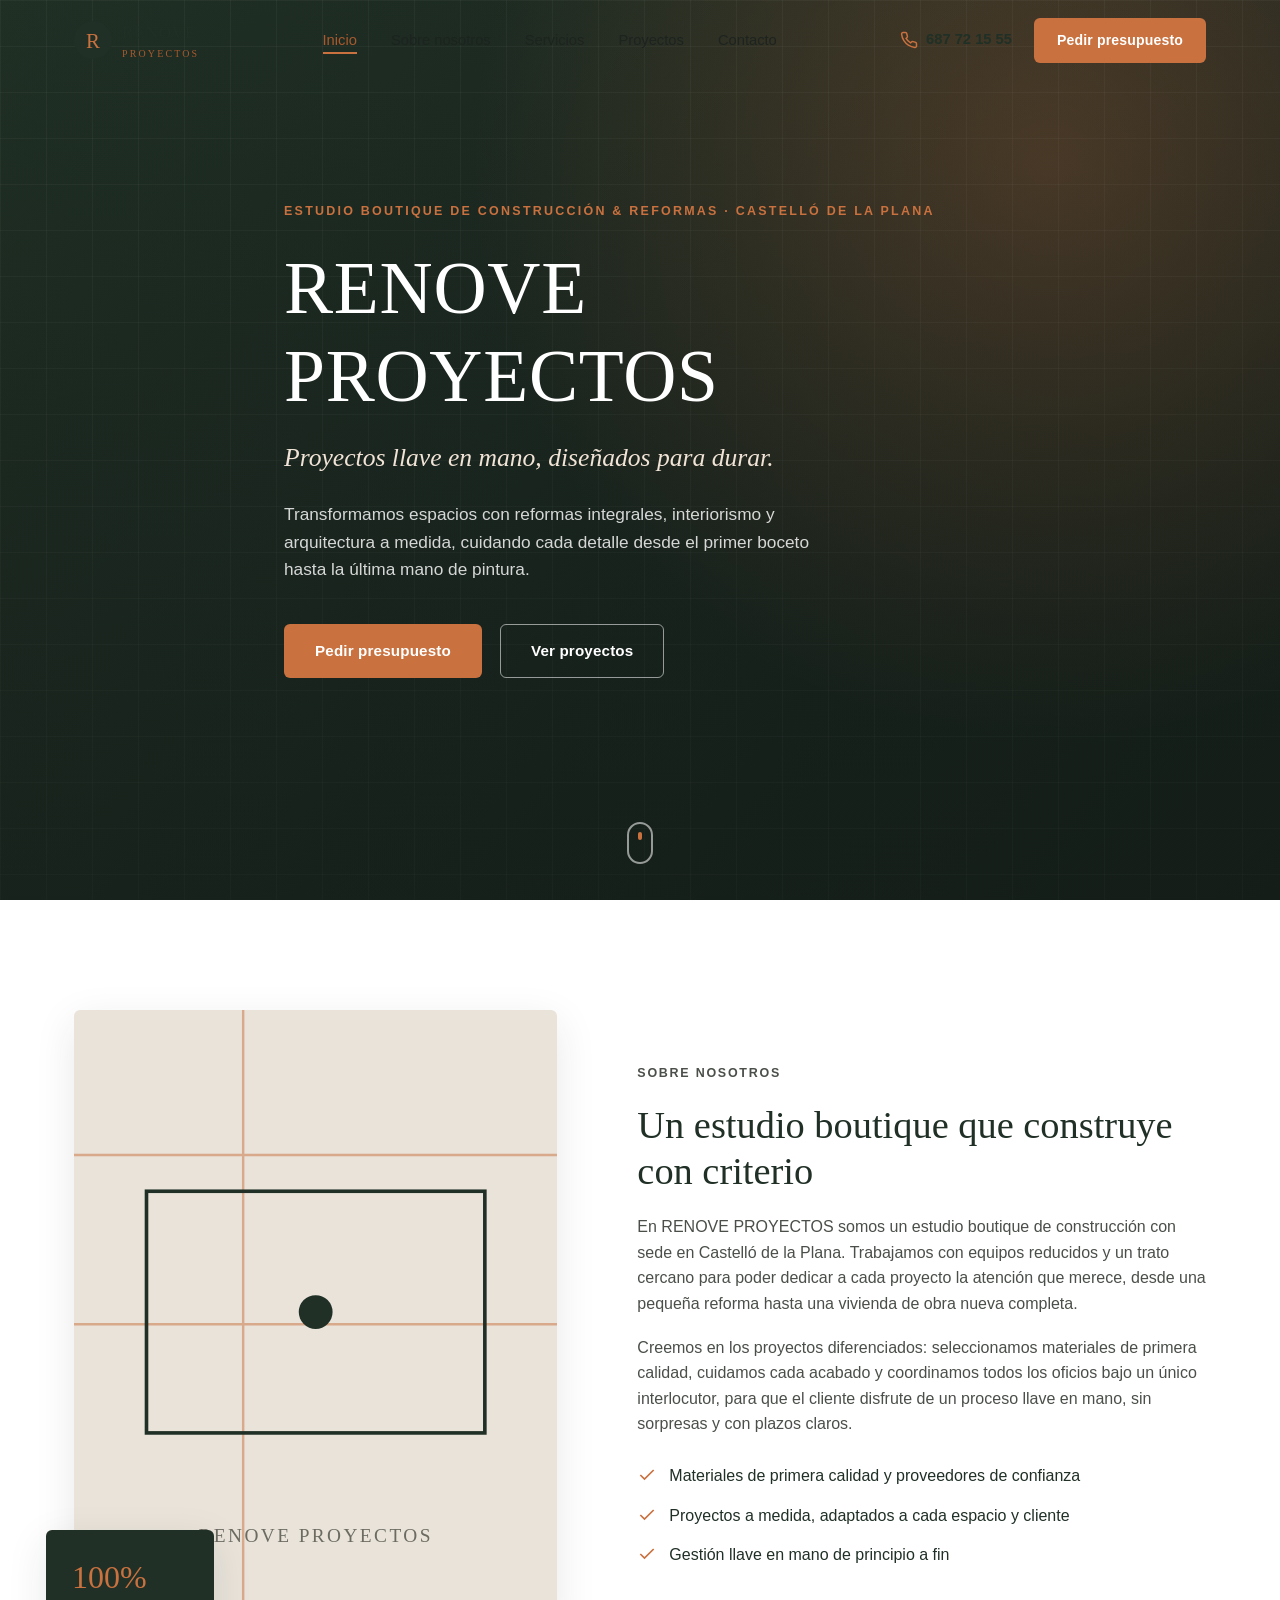
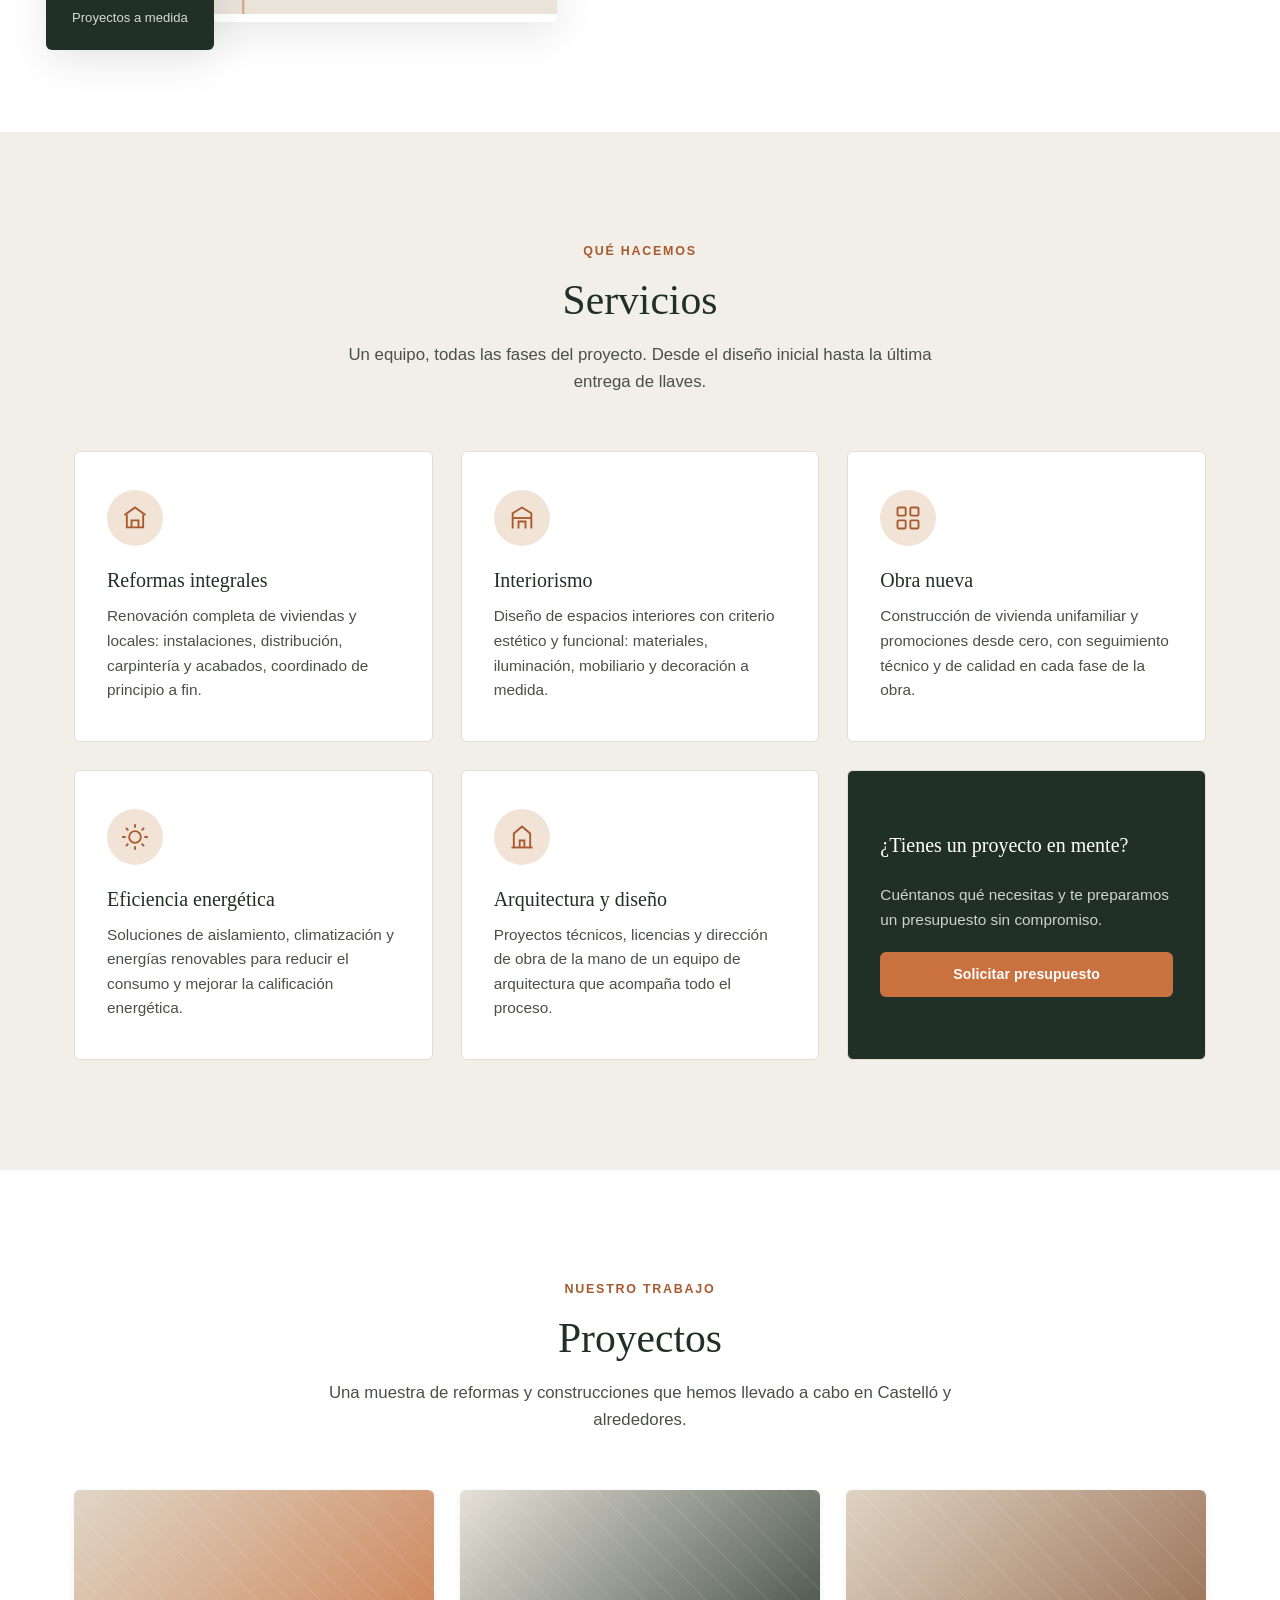
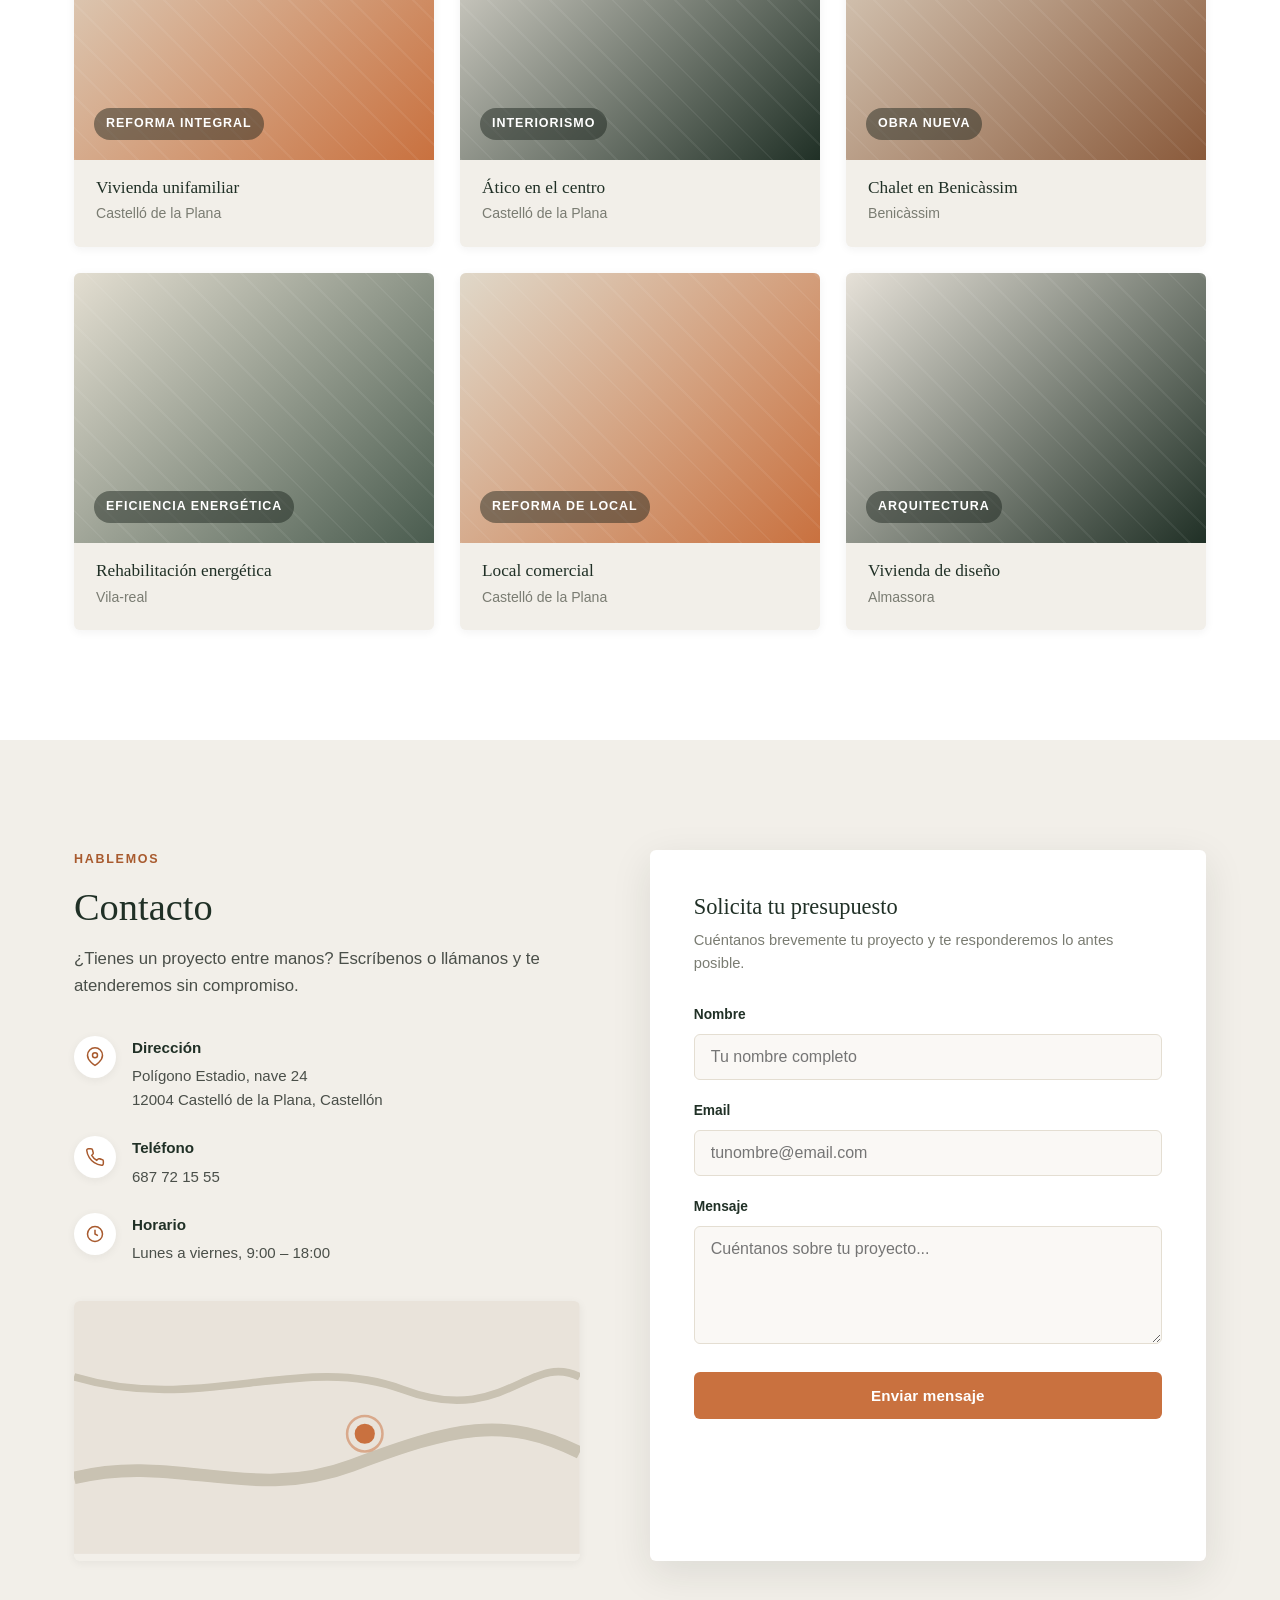
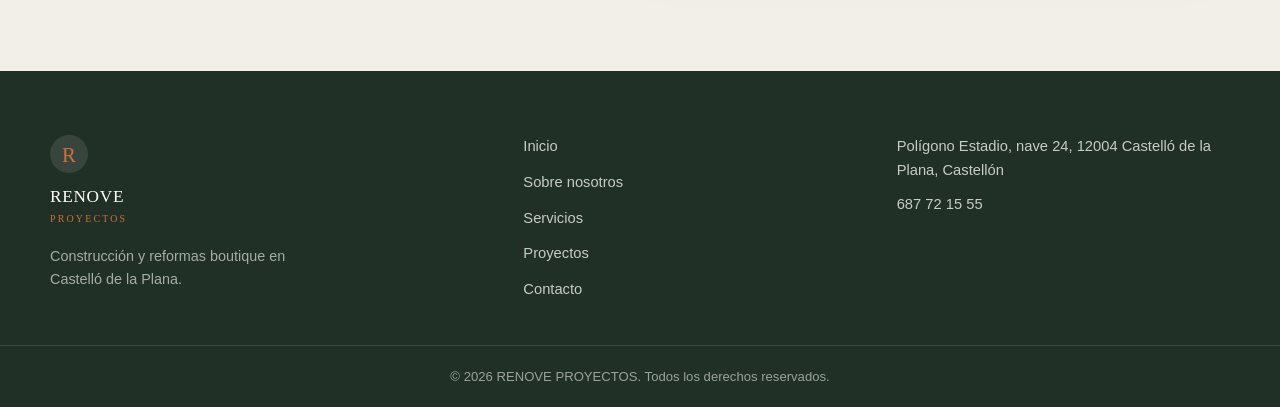
==== index.html @ bf16d3cb "Add RENOVE PROYECTOS one-page website Responsive landing page (hero, sobre nosotros, servicios, proy" ====
<!DOCTYPE html>
<html lang="es">
<head>
<meta charset="UTF-8">
<meta name="viewport" content="width=device-width, initial-scale=1.0">
<title>RENOVE PROYECTOS | Construcción y Reformas en Castelló de la Plana</title>
<meta name="description" content="Estudio boutique de construcción y reformas en Castelló de la Plana. Proyectos llave en mano, diseñados para durar: reformas integrales, interiorismo, obra nueva, eficiencia energética y arquitectura.">
<link rel="icon" href="data:image/svg+xml,<svg xmlns=%22http://www.w3.org/2000/svg%22 viewBox=%220 0 100 100%22><rect width=%22100%22 height=%22100%22 rx=%2220%22 fill=%22%23203026%22/><text x=%2250%22 y=%2264%22 font-size=%2255%22 text-anchor=%22middle%22 fill=%22%23c9713f%22 font-family=%22Georgia,serif%22>R</text></svg>">
<link rel="stylesheet" href="styles.css">
</head>
<body>

<!-- ===== HEADER ===== -->
<header class="site-header" id="siteHeader">
  <div class="container header-inner">
    <a href="#inicio" class="logo">
      <span class="logo-mark">R</span>
      <span class="logo-text">RENOVE<em>PROYECTOS</em></span>
    </a>

    <nav class="main-nav" id="mainNav">
      <ul>
        <li><a href="#inicio" class="nav-link active">Inicio</a></li>
        <li><a href="#nosotros" class="nav-link">Sobre nosotros</a></li>
        <li><a href="#servicios" class="nav-link">Servicios</a></li>
        <li><a href="#proyectos" class="nav-link">Proyectos</a></li>
        <li><a href="#contacto" class="nav-link">Contacto</a></li>
      </ul>
    </nav>

    <div class="header-actions">
      <a href="tel:+34687721555" class="header-phone">
        <svg viewBox="0 0 24 24" width="18" height="18" fill="none" stroke="currentColor" stroke-width="2"><path d="M22 16.92v3a2 2 0 0 1-2.18 2 19.79 19.79 0 0 1-8.63-3.07 19.5 19.5 0 0 1-6-6 19.79 19.79 0 0 1-3.07-8.67A2 2 0 0 1 4.11 2h3a2 2 0 0 1 2 1.72c.127.96.361 1.903.7 2.81a2 2 0 0 1-.45 2.11L8.09 9.91a16 16 0 0 0 6 6l1.27-1.27a2 2 0 0 1 2.11-.45c.907.339 1.85.573 2.81.7A2 2 0 0 1 22 16.92z"/></svg>
        687 72 15 55
      </a>
      <a href="#contacto" class="btn btn-primary btn-small">Pedir presupuesto</a>
    </div>

    <button class="nav-toggle" id="navToggle" aria-label="Abrir menú" aria-expanded="false">
      <span></span><span></span><span></span>
    </button>
  </div>
</header>

<!-- ===== HERO ===== -->
<section class="hero" id="inicio">
  <div class="hero-bg" aria-hidden="true"></div>
  <div class="hero-overlay" aria-hidden="true"></div>
  <div class="container hero-content">
    <p class="eyebrow reveal">Estudio boutique de construcción &amp; reformas · Castelló de la Plana</p>
    <h1 class="reveal">RENOVE PROYECTOS</h1>
    <p class="hero-tagline reveal">Proyectos llave en mano, diseñados para durar.</p>
    <p class="hero-sub reveal">Transformamos espacios con reformas integrales, interiorismo y arquitectura a medida, cuidando cada detalle desde el primer boceto hasta la última mano de pintura.</p>
    <div class="hero-actions reveal">
      <a href="#contacto" class="btn btn-primary">Pedir presupuesto</a>
      <a href="#proyectos" class="btn btn-ghost">Ver proyectos</a>
    </div>
  </div>
  <a href="#nosotros" class="scroll-cue" aria-label="Bajar a la siguiente sección">
    <span></span>
  </a>
</section>

<!-- ===== SOBRE NOSOTROS ===== -->
<section class="about" id="nosotros">
  <div class="container about-grid">
    <div class="about-visual reveal">
      <div class="about-image">
        <svg viewBox="0 0 400 500" preserveAspectRatio="xMidYMid slice">
          <rect width="400" height="500" fill="#e9e3da"/>
          <g stroke="#c9713f" stroke-width="2" opacity="0.5">
            <line x1="0" y1="120" x2="400" y2="120"/>
            <line x1="0" y1="260" x2="400" y2="260"/>
            <line x1="140" y1="0" x2="140" y2="500"/>
          </g>
          <rect x="60" y="150" width="280" height="200" fill="none" stroke="#203026" stroke-width="3"/>
          <circle cx="200" cy="250" r="14" fill="#203026"/>
          <text x="200" y="440" text-anchor="middle" font-family="Georgia, serif" font-size="16" fill="#6b6b62" letter-spacing="2">RENOVE PROYECTOS</text>
        </svg>
      </div>
      <div class="about-badge">
        <span class="badge-number">100%</span>
        <span class="badge-label">Proyectos a medida</span>
      </div>
    </div>

    <div class="about-copy reveal">
      <p class="section-eyebrow">Sobre nosotros</p>
      <h2>Un estudio boutique que construye con criterio</h2>
      <p>En RENOVE PROYECTOS somos un estudio boutique de construcción con sede en Castelló de la Plana. Trabajamos con equipos reducidos y un trato cercano para poder dedicar a cada proyecto la atención que merece, desde una pequeña reforma hasta una vivienda de obra nueva completa.</p>
      <p>Creemos en los proyectos diferenciados: seleccionamos materiales de primera calidad, cuidamos cada acabado y coordinamos todos los oficios bajo un único interlocutor, para que el cliente disfrute de un proceso llave en mano, sin sorpresas y con plazos claros.</p>

      <ul class="about-points">
        <li>
          <svg viewBox="0 0 24 24" width="20" height="20" fill="none" stroke="currentColor" stroke-width="2"><path d="M20 6 9 17l-5-5"/></svg>
          Materiales de primera calidad y proveedores de confianza
        </li>
        <li>
          <svg viewBox="0 0 24 24" width="20" height="20" fill="none" stroke="currentColor" stroke-width="2"><path d="M20 6 9 17l-5-5"/></svg>
          Proyectos a medida, adaptados a cada espacio y cliente
        </li>
        <li>
          <svg viewBox="0 0 24 24" width="20" height="20" fill="none" stroke="currentColor" stroke-width="2"><path d="M20 6 9 17l-5-5"/></svg>
          Gestión llave en mano de principio a fin
        </li>
      </ul>
    </div>
  </div>
</section>

<!-- ===== SERVICIOS ===== -->
<section class="services" id="servicios">
  <div class="container">
    <div class="section-head reveal">
      <p class="section-eyebrow">Qué hacemos</p>
      <h2>Servicios</h2>
      <p class="section-lead">Un equipo, todas las fases del proyecto. Desde el diseño inicial hasta la última entrega de llaves.</p>
    </div>

    <div class="services-grid">
      <article class="service-card reveal">
        <div class="service-icon">
          <svg viewBox="0 0 24 24" width="28" height="28" fill="none" stroke="currentColor" stroke-width="1.6"><path d="M3 9.5 12 3l9 6.5"/><path d="M5 9v11h14V9"/><path d="M9 20v-6h6v6"/></svg>
        </div>
        <h3>Reformas integrales</h3>
        <p>Renovación completa de viviendas y locales: instalaciones, distribución, carpintería y acabados, coordinado de principio a fin.</p>
      </article>

      <article class="service-card reveal">
        <div class="service-icon">
          <svg viewBox="0 0 24 24" width="28" height="28" fill="none" stroke="currentColor" stroke-width="1.6"><path d="M4 21V8l8-5 8 5v13"/><path d="M9 21v-6h6v6"/><path d="M4 12h16"/></svg>
        </div>
        <h3>Interiorismo</h3>
        <p>Diseño de espacios interiores con criterio estético y funcional: materiales, iluminación, mobiliario y decoración a medida.</p>
      </article>

      <article class="service-card reveal">
        <div class="service-icon">
          <svg viewBox="0 0 24 24" width="28" height="28" fill="none" stroke="currentColor" stroke-width="1.6"><rect x="3" y="3" width="7" height="7" rx="1"/><rect x="14" y="3" width="7" height="7" rx="1"/><rect x="3" y="14" width="7" height="7" rx="1"/><rect x="14" y="14" width="7" height="7" rx="1"/></svg>
        </div>
        <h3>Obra nueva</h3>
        <p>Construcción de vivienda unifamiliar y promociones desde cero, con seguimiento técnico y de calidad en cada fase de la obra.</p>
      </article>

      <article class="service-card reveal">
        <div class="service-icon">
          <svg viewBox="0 0 24 24" width="28" height="28" fill="none" stroke="currentColor" stroke-width="1.6"><circle cx="12" cy="12" r="5"/><path d="M12 1v3M12 20v3M4.2 4.2l2.1 2.1M17.7 17.7l2.1 2.1M1 12h3M20 12h3M4.2 19.8l2.1-2.1M17.7 6.3l2.1-2.1"/></svg>
        </div>
        <h3>Eficiencia energética</h3>
        <p>Soluciones de aislamiento, climatización y energías renovables para reducir el consumo y mejorar la calificación energética.</p>
      </article>

      <article class="service-card reveal">
        <div class="service-icon">
          <svg viewBox="0 0 24 24" width="28" height="28" fill="none" stroke="currentColor" stroke-width="1.6"><path d="M3 21h18"/><path d="M5 21V9l7-6 7 6v12"/><path d="M10 21v-6h4v6"/><path d="M9 12h.01M15 12h.01M9 9h.01M15 9h.01"/></svg>
        </div>
        <h3>Arquitectura y diseño</h3>
        <p>Proyectos técnicos, licencias y dirección de obra de la mano de un equipo de arquitectura que acompaña todo el proceso.</p>
      </article>

      <article class="service-card service-card--cta reveal">
        <h3>¿Tienes un proyecto en mente?</h3>
        <p>Cuéntanos qué necesitas y te preparamos un presupuesto sin compromiso.</p>
        <a href="#contacto" class="btn btn-primary btn-small">Solicitar presupuesto</a>
      </article>
    </div>
  </div>
</section>

<!-- ===== PROYECTOS ===== -->
<section class="projects" id="proyectos">
  <div class="container">
    <div class="section-head reveal">
      <p class="section-eyebrow">Nuestro trabajo</p>
      <h2>Proyectos</h2>
      <p class="section-lead">Una muestra de reformas y construcciones que hemos llevado a cabo en Castelló y alrededores.</p>
    </div>

    <div class="projects-grid">
      <figure class="project-card reveal" style="--ph-a:#dfd6c6;--ph-b:#c9713f;">
        <div class="project-thumb"><span>Reforma integral</span></div>
        <figcaption>
          <h3>Vivienda unifamiliar</h3>
          <p>Castelló de la Plana</p>
        </figcaption>
      </figure>

      <figure class="project-card reveal" style="--ph-a:#e6e1d8;--ph-b:#203026;">
        <div class="project-thumb"><span>Interiorismo</span></div>
        <figcaption>
          <h3>Ático en el centro</h3>
          <p>Castelló de la Plana</p>
        </figcaption>
      </figure>

      <figure class="project-card reveal" style="--ph-a:#ded3c3;--ph-b:#8a5a3b;">
        <div class="project-thumb"><span>Obra nueva</span></div>
        <figcaption>
          <h3>Chalet en Benicàssim</h3>
          <p>Benicàssim</p>
        </figcaption>
      </figure>

      <figure class="project-card reveal" style="--ph-a:#e3ded1;--ph-b:#4a5c4f;">
        <div class="project-thumb"><span>Eficiencia energética</span></div>
        <figcaption>
          <h3>Rehabilitación energética</h3>
          <p>Vila-real</p>
        </figcaption>
      </figure>

      <figure class="project-card reveal" style="--ph-a:#e0d8c9;--ph-b:#c9713f;">
        <div class="project-thumb"><span>Reforma de local</span></div>
        <figcaption>
          <h3>Local comercial</h3>
          <p>Castelló de la Plana</p>
        </figcaption>
      </figure>

      <figure class="project-card reveal" style="--ph-a:#e6e1d8;--ph-b:#203026;">
        <div class="project-thumb"><span>Arquitectura</span></div>
        <figcaption>
          <h3>Vivienda de diseño</h3>
          <p>Almassora</p>
        </figcaption>
      </figure>
    </div>
  </div>
</section>

<!-- ===== CONTACTO ===== -->
<section class="contact" id="contacto">
  <div class="container contact-grid">
    <div class="contact-info reveal">
      <p class="section-eyebrow">Hablemos</p>
      <h2>Contacto</h2>
      <p class="section-lead">¿Tienes un proyecto entre manos? Escríbenos o llámanos y te atenderemos sin compromiso.</p>

      <ul class="contact-list">
        <li>
          <span class="contact-icon">
            <svg viewBox="0 0 24 24" width="20" height="20" fill="none" stroke="currentColor" stroke-width="1.8"><path d="M21 10c0 7-9 12-9 12s-9-5-9-12a9 9 0 0 1 18 0Z"/><circle cx="12" cy="10" r="3"/></svg>
          </span>
          <div>
            <strong>Dirección</strong>
            <p>Polígono Estadio, nave 24<br>12004 Castelló de la Plana, Castellón</p>
          </div>
        </li>
        <li>
          <span class="contact-icon">
            <svg viewBox="0 0 24 24" width="20" height="20" fill="none" stroke="currentColor" stroke-width="1.8"><path d="M22 16.92v3a2 2 0 0 1-2.18 2 19.79 19.79 0 0 1-8.63-3.07 19.5 19.5 0 0 1-6-6 19.79 19.79 0 0 1-3.07-8.67A2 2 0 0 1 4.11 2h3a2 2 0 0 1 2 1.72c.127.96.361 1.903.7 2.81a2 2 0 0 1-.45 2.11L8.09 9.91a16 16 0 0 0 6 6l1.27-1.27a2 2 0 0 1 2.11-.45c.907.339 1.85.573 2.81.7A2 2 0 0 1 22 16.92z"/></svg>
          </span>
          <div>
            <strong>Teléfono</strong>
            <p><a href="tel:+34687721555">687 72 15 55</a></p>
          </div>
        </li>
        <li>
          <span class="contact-icon">
            <svg viewBox="0 0 24 24" width="20" height="20" fill="none" stroke="currentColor" stroke-width="1.8"><circle cx="12" cy="12" r="9"/><path d="M12 7v5l3.5 2"/></svg>
          </span>
          <div>
            <strong>Horario</strong>
            <p>Lunes a viernes, 9:00 &ndash; 18:00</p>
          </div>
        </li>
      </ul>

      <div class="contact-map" aria-hidden="true">
        <svg viewBox="0 0 400 200" preserveAspectRatio="xMidYMid slice">
          <rect width="400" height="200" fill="#e9e3da"/>
          <path d="M0 140 C 80 120, 140 160, 220 130 S 340 90, 400 120" stroke="#c9c2b2" stroke-width="10" fill="none"/>
          <path d="M0 60 C 100 90, 180 40, 260 70 S 360 40, 400 60" stroke="#c9c2b2" stroke-width="6" fill="none"/>
          <circle cx="230" cy="105" r="8" fill="#c9713f"/>
          <circle cx="230" cy="105" r="14" fill="none" stroke="#c9713f" stroke-width="2" opacity="0.5"/>
        </svg>
      </div>
    </div>

    <div class="contact-form-wrap reveal">
      <form class="contact-form" id="contactForm" novalidate>
        <h3>Solicita tu presupuesto</h3>
        <p class="form-sub">Cuéntanos brevemente tu proyecto y te responderemos lo antes posible.</p>

        <div class="form-field">
          <label for="name">Nombre</label>
          <input type="text" id="name" name="name" placeholder="Tu nombre completo" required>
          <span class="field-error">Introduce tu nombre.</span>
        </div>

        <div class="form-field">
          <label for="email">Email</label>
          <input type="email" id="email" name="email" placeholder="tunombre@email.com" required>
          <span class="field-error">Introduce un email válido.</span>
        </div>

        <div class="form-field">
          <label for="message">Mensaje</label>
          <textarea id="message" name="message" rows="5" placeholder="Cuéntanos sobre tu proyecto..." required></textarea>
          <span class="field-error">Cuéntanos algo sobre tu proyecto.</span>
        </div>

        <button type="submit" class="btn btn-primary btn-full">Enviar mensaje</button>
        <p class="form-note" id="formNote" role="status"></p>
      </form>
    </div>
  </div>
</section>

<!-- ===== FOOTER ===== -->
<footer class="site-footer">
  <div class="container footer-inner">
    <div class="footer-brand">
      <span class="logo-mark">R</span>
      <span class="logo-text">RENOVE<em>PROYECTOS</em></span>
      <p>Construcción y reformas boutique en Castelló de la Plana.</p>
    </div>

    <nav class="footer-nav" aria-label="Enlaces del pie de página">
      <a href="#inicio">Inicio</a>
      <a href="#nosotros">Sobre nosotros</a>
      <a href="#servicios">Servicios</a>
      <a href="#proyectos">Proyectos</a>
      <a href="#contacto">Contacto</a>
    </nav>

    <div class="footer-contact">
      <p>Polígono Estadio, nave 24, 12004 Castelló de la Plana, Castellón</p>
      <p><a href="tel:+34687721555">687 72 15 55</a></p>
    </div>
  </div>
  <div class="footer-bottom">
    <div class="container">
      <p>&copy; <span id="year"></span> RENOVE PROYECTOS. Todos los derechos reservados.</p>
    </div>
  </div>
</footer>

<script src="script.js"></script>
</body>
</html>
---- styles.css ----
/* ==========================================================================
   RENOVE PROYECTOS — hoja de estilos
   ========================================================================== */

:root {
  --color-bg: #faf8f5;
  --color-bg-alt: #f2efe9;
  --color-surface: #ffffff;
  --color-ink: #1d2420;
  --color-ink-soft: #4a4f49;
  --color-muted: #7a7c72;
  --color-border: #e4ded2;

  --color-primary: #203026;      /* verde muy oscuro, solidez */
  --color-primary-light: #2c4335;
  --color-accent: #c9713f;       /* terracota, calidez */
  --color-accent-dark: #a85a2e;
  --color-accent-soft: #f1e3d6;

  --font-serif: "Georgia", "Iowan Old Style", "Palatino Linotype", serif;
  --font-sans: -apple-system, BlinkMacSystemFont, "Segoe UI", Roboto, Helvetica, Arial, sans-serif;

  --container-w: 1180px;
  --radius: 6px;
  --shadow-sm: 0 2px 10px rgba(29, 36, 32, 0.06);
  --shadow-md: 0 12px 40px rgba(29, 36, 32, 0.10);
  --transition: 0.35s cubic-bezier(.4,0,.2,1);
}

/* ---------- Reset ---------- */
*, *::before, *::after { box-sizing: border-box; }
html { scroll-behavior: smooth; }
body {
  margin: 0;
  font-family: var(--font-sans);
  color: var(--color-ink);
  background: var(--color-bg);
  line-height: 1.6;
  -webkit-font-smoothing: antialiased;
}
img { max-width: 100%; display: block; }
a { color: inherit; text-decoration: none; }
ul { list-style: none; margin: 0; padding: 0; }
h1, h2, h3, h4 { font-family: var(--font-serif); font-weight: 400; line-height: 1.2; margin: 0; color: var(--color-primary); }
p { margin: 0; }
button { font-family: inherit; cursor: pointer; }
input, textarea { font-family: inherit; font-size: 1rem; }

.container {
  width: 100%;
  max-width: var(--container-w);
  margin: 0 auto;
  padding: 0 24px;
}

section { padding: 110px 0; }

.section-eyebrow {
  text-transform: uppercase;
  letter-spacing: 0.14em;
  font-size: 0.78rem;
  font-weight: 600;
  color: var(--color-accent-dark);
  margin: 0 0 14px;
}

.section-head { max-width: 640px; margin: 0 auto 56px; text-align: center; }
.section-head h2 { font-size: clamp(2rem, 3.5vw, 2.6rem); margin-bottom: 16px; }
.section-lead { color: var(--color-ink-soft); font-size: 1.05rem; }

/* ---------- Buttons ---------- */
.btn {
  display: inline-flex;
  align-items: center;
  justify-content: center;
  gap: 8px;
  padding: 14px 30px;
  border-radius: var(--radius);
  font-size: 0.95rem;
  font-weight: 600;
  letter-spacing: 0.01em;
  border: 1px solid transparent;
  transition: background var(--transition), color var(--transition), border-color var(--transition), transform var(--transition);
}
.btn:active { transform: translateY(1px); }
.btn-primary {
  background: var(--color-accent);
  color: #fff;
}
.btn-primary:hover { background: var(--color-accent-dark); }
.btn-ghost {
  background: transparent;
  color: #fff;
  border-color: rgba(255,255,255,0.55);
}
.btn-ghost:hover { background: rgba(255,255,255,0.12); border-color: #fff; }
.btn-small { padding: 10px 22px; font-size: 0.88rem; }
.btn-full { width: 100%; }

/* ---------- Header ---------- */
.site-header {
  position: fixed;
  top: 0; left: 0; right: 0;
  z-index: 100;
  padding: 18px 0;
  transition: background var(--transition), padding var(--transition), box-shadow var(--transition);
}
.site-header.scrolled {
  background: rgba(250, 248, 245, 0.94);
  backdrop-filter: blur(8px);
  box-shadow: var(--shadow-sm);
  padding: 12px 0;
}
.header-inner {
  display: flex;
  align-items: center;
  justify-content: space-between;
  gap: 24px;
}

.logo { display: flex; align-items: center; gap: 10px; }
.logo-mark {
  width: 38px; height: 38px;
  border-radius: 50%;
  background: var(--color-primary);
  color: var(--color-accent);
  font-family: var(--font-serif);
  font-size: 1.3rem;
  display: flex; align-items: center; justify-content: center;
  flex-shrink: 0;
}
.logo-text {
  font-family: var(--font-serif);
  font-size: 1.08rem;
  letter-spacing: 0.04em;
  color: var(--color-primary);
  transition: color var(--transition);
}
.logo-text em { display: block; font-style: normal; font-size: 0.62rem; letter-spacing: 0.22em; color: var(--color-accent-dark); }
.site-header:not(.scrolled) .hero ~ * .logo-text {}

.main-nav ul { display: flex; gap: 34px; }
.nav-link {
  font-size: 0.92rem;
  font-weight: 500;
  color: var(--color-ink);
  position: relative;
  padding: 4px 0;
}
.nav-link::after {
  content: "";
  position: absolute;
  left: 0; bottom: -2px;
  width: 0; height: 2px;
  background: var(--color-accent);
  transition: width var(--transition);
}
.nav-link:hover::after, .nav-link.active::after { width: 100%; }
.nav-link.active { color: var(--color-accent-dark); }

.header-actions { display: flex; align-items: center; gap: 22px; }
.header-phone { display: flex; align-items: center; gap: 8px; font-weight: 600; font-size: 0.92rem; color: var(--color-primary); }
.header-phone svg { color: var(--color-accent); }

.nav-toggle {
  display: none;
  position: relative;
  z-index: 101;
  flex-direction: column;
  justify-content: center;
  gap: 5px;
  width: 40px; height: 40px;
  background: transparent;
  border: none;
}
.nav-toggle span { width: 100%; height: 2px; background: var(--color-primary); transition: transform var(--transition), opacity var(--transition); }
.nav-toggle.open span:nth-child(1) { transform: translateY(7px) rotate(45deg); }
.nav-toggle.open span:nth-child(2) { opacity: 0; }
.nav-toggle.open span:nth-child(3) { transform: translateY(-7px) rotate(-45deg); }

/* ---------- Hero ---------- */
.hero {
  position: relative;
  min-height: 100vh;
  display: flex;
  align-items: center;
  overflow: hidden;
  padding-top: 90px;
}
.hero-bg {
  position: absolute; inset: 0;
  background:
    radial-gradient(circle at 82% 18%, rgba(201,113,63,0.35), transparent 45%),
    linear-gradient(135deg, #223327 0%, #1a2620 55%, #141d18 100%);
}
.hero-bg::after {
  content: "";
  position: absolute; inset: 0;
  background-image:
    linear-gradient(rgba(255,255,255,0.045) 1px, transparent 1px),
    linear-gradient(90deg, rgba(255,255,255,0.045) 1px, transparent 1px);
  background-size: 46px 46px;
}
.hero-overlay {
  position: absolute; inset: 0;
  background: linear-gradient(180deg, rgba(20,29,24,0.15) 0%, rgba(20,29,24,0.55) 100%);
}
.hero-content { position: relative; z-index: 2; max-width: 760px; color: #fff; }
.eyebrow {
  text-transform: uppercase;
  letter-spacing: 0.18em;
  font-size: 0.78rem;
  font-weight: 600;
  color: var(--color-accent);
  margin-bottom: 22px;
}
.hero h1 {
  color: #fff;
  font-size: clamp(2.6rem, 6vw, 4.6rem);
  letter-spacing: 0.01em;
  margin-bottom: 18px;
}
.hero-tagline {
  font-family: var(--font-serif);
  font-style: italic;
  font-size: clamp(1.2rem, 2.2vw, 1.6rem);
  color: var(--color-accent-soft);
  margin-bottom: 22px;
}
.hero-sub {
  font-size: 1.08rem;
  color: rgba(255,255,255,0.82);
  max-width: 560px;
  margin-bottom: 40px;
}
.hero-actions { display: flex; gap: 18px; flex-wrap: wrap; }

.scroll-cue {
  position: absolute;
  left: 50%;
  bottom: 36px;
  transform: translateX(-50%);
  width: 26px; height: 42px;
  border: 2px solid rgba(255,255,255,0.55);
  border-radius: 20px;
  z-index: 2;
}
.scroll-cue span {
  position: absolute;
  top: 8px; left: 50%;
  width: 4px; height: 8px;
  background: var(--color-accent);
  border-radius: 2px;
  transform: translateX(-50%);
  animation: scrollcue 1.8s ease-in-out infinite;
}
@keyframes scrollcue {
  0% { opacity: 1; top: 8px; }
  70% { opacity: 0; top: 20px; }
  100% { opacity: 0; top: 20px; }
}

/* ---------- About ---------- */
.about { background: var(--color-surface); }
.about-grid {
  display: grid;
  grid-template-columns: 0.85fr 1fr;
  gap: 80px;
  align-items: center;
}
.about-visual { position: relative; }
.about-image {
  border-radius: var(--radius);
  overflow: hidden;
  box-shadow: var(--shadow-md);
}
.about-badge {
  position: absolute;
  bottom: -28px; left: -28px;
  background: var(--color-primary);
  color: #fff;
  padding: 22px 26px;
  border-radius: var(--radius);
  box-shadow: var(--shadow-md);
  min-width: 150px;
}
.badge-number { display: block; font-family: var(--font-serif); font-size: 2rem; color: var(--color-accent); }
.badge-label { display: block; font-size: 0.82rem; color: rgba(255,255,255,0.82); margin-top: 4px; }

.about-copy h2 { font-size: clamp(1.9rem, 3.2vw, 2.4rem); margin-bottom: 20px; }
.about-copy p { color: var(--color-ink-soft); margin-bottom: 18px; }
.about-points { margin-top: 26px; display: flex; flex-direction: column; gap: 14px; }
.about-points li { display: flex; align-items: flex-start; gap: 12px; font-weight: 500; color: var(--color-primary); }
.about-points svg { color: var(--color-accent); flex-shrink: 0; margin-top: 2px; }

/* ---------- Services ---------- */
.services { background: var(--color-bg-alt); }
.services-grid {
  display: grid;
  grid-template-columns: repeat(3, 1fr);
  gap: 28px;
}
.service-card {
  background: var(--color-surface);
  border: 1px solid var(--color-border);
  border-radius: var(--radius);
  padding: 38px 32px;
  transition: transform var(--transition), box-shadow var(--transition), border-color var(--transition);
}
.service-card:hover {
  transform: translateY(-6px);
  box-shadow: var(--shadow-md);
  border-color: transparent;
}
.service-icon {
  width: 56px; height: 56px;
  border-radius: 50%;
  background: var(--color-accent-soft);
  color: var(--color-accent-dark);
  display: flex; align-items: center; justify-content: center;
  margin-bottom: 22px;
}
.service-card h3 { font-size: 1.25rem; margin-bottom: 12px; }
.service-card p { color: var(--color-ink-soft); font-size: 0.96rem; }

.service-card--cta {
  background: var(--color-primary);
  color: #fff;
  display: flex;
  flex-direction: column;
  justify-content: center;
  gap: 14px;
}
.service-card--cta h3 { color: #fff; }
.service-card--cta p { color: rgba(255,255,255,0.78); margin-bottom: 6px; }
.service-card--cta:hover { transform: translateY(-6px); }

/* ---------- Projects ---------- */
.projects { background: var(--color-surface); }
.projects-grid {
  display: grid;
  grid-template-columns: repeat(3, 1fr);
  gap: 26px;
}
.project-card {
  margin: 0;
  border-radius: var(--radius);
  overflow: hidden;
  background: var(--color-bg-alt);
  box-shadow: var(--shadow-sm);
  transition: transform var(--transition), box-shadow var(--transition);
}
.project-card:hover { transform: translateY(-6px); box-shadow: var(--shadow-md); }
.project-thumb {
  aspect-ratio: 4 / 3;
  background: linear-gradient(135deg, var(--ph-a, #e6e1d8), var(--ph-b, #c9713f));
  display: flex; align-items: flex-end;
  padding: 20px;
  position: relative;
}
.project-thumb::before {
  content: "";
  position: absolute; inset: 0;
  background-image:
    repeating-linear-gradient(45deg, rgba(255,255,255,0.06) 0 2px, transparent 2px 22px);
}
.project-thumb span {
  position: relative;
  z-index: 1;
  color: #fff;
  font-size: 0.78rem;
  font-weight: 600;
  letter-spacing: 0.08em;
  text-transform: uppercase;
  background: rgba(20, 29, 24, 0.45);
  padding: 6px 12px;
  border-radius: 20px;
}
.project-card figcaption { padding: 18px 22px 22px; }
.project-card h3 { font-size: 1.08rem; margin-bottom: 4px; }
.project-card figcaption p { color: var(--color-muted); font-size: 0.88rem; }

/* ---------- Contact ---------- */
.contact { background: var(--color-bg-alt); }
.contact-grid {
  display: grid;
  grid-template-columns: 1fr 1.1fr;
  gap: 70px;
}
.contact-info h2 { font-size: clamp(1.9rem, 3.2vw, 2.4rem); margin-bottom: 16px; }
.contact-list { margin-top: 36px; display: flex; flex-direction: column; gap: 24px; }
.contact-list li { display: flex; gap: 16px; align-items: flex-start; }
.contact-icon {
  width: 42px; height: 42px;
  border-radius: 50%;
  background: var(--color-surface);
  color: var(--color-accent-dark);
  display: flex; align-items: center; justify-content: center;
  flex-shrink: 0;
  box-shadow: var(--shadow-sm);
}
.contact-list strong { display: block; color: var(--color-primary); margin-bottom: 4px; font-size: 0.95rem; }
.contact-list p { color: var(--color-ink-soft); font-size: 0.94rem; }
.contact-list a:hover { color: var(--color-accent-dark); }

.contact-map { margin-top: 36px; border-radius: var(--radius); overflow: hidden; box-shadow: var(--shadow-sm); }

.contact-form-wrap { background: var(--color-surface); border-radius: var(--radius); padding: 44px; box-shadow: var(--shadow-md); }
.contact-form h3 { font-size: 1.4rem; margin-bottom: 8px; }
.form-sub { color: var(--color-muted); font-size: 0.92rem; margin-bottom: 28px; }
.form-field { margin-bottom: 20px; }
.form-field label { display: block; font-size: 0.86rem; font-weight: 600; color: var(--color-primary); margin-bottom: 8px; }
.form-field input, .form-field textarea {
  width: 100%;
  padding: 13px 16px;
  border: 1px solid var(--color-border);
  border-radius: var(--radius);
  background: var(--color-bg);
  color: var(--color-ink);
  transition: border-color var(--transition), box-shadow var(--transition);
  resize: vertical;
}
.form-field input:focus, .form-field textarea:focus {
  outline: none;
  border-color: var(--color-accent);
  box-shadow: 0 0 0 3px rgba(201,113,63,0.15);
}
.field-error {
  display: none;
  color: #b3452b;
  font-size: 0.8rem;
  margin-top: 6px;
}
.form-field.invalid input, .form-field.invalid textarea { border-color: #b3452b; }
.form-field.invalid .field-error { display: block; }

.form-note { margin-top: 16px; font-size: 0.9rem; text-align: center; min-height: 1.2em; }
.form-note.success { color: #2f6d4a; }
.form-note.error { color: #b3452b; }

/* ---------- Footer ---------- */
.site-footer { background: var(--color-primary); color: rgba(255,255,255,0.85); }
.footer-inner {
  display: grid;
  grid-template-columns: 1.3fr 1fr 1fr;
  gap: 40px;
  padding: 64px 0 44px;
}
.footer-brand .logo-mark { background: rgba(255,255,255,0.1); }
.footer-brand { display: flex; flex-direction: column; align-items: flex-start; gap: 10px; }
.footer-brand .logo-text, .footer-brand .logo-text em { color: #fff; }
.footer-brand .logo-text em { color: var(--color-accent); }
.footer-brand p { color: rgba(255,255,255,0.6); font-size: 0.9rem; margin-top: 8px; max-width: 260px; }

.footer-nav { display: flex; flex-direction: column; gap: 12px; }
.footer-nav a { font-size: 0.92rem; color: rgba(255,255,255,0.75); transition: color var(--transition); }
.footer-nav a:hover { color: var(--color-accent); }

.footer-contact { display: flex; flex-direction: column; gap: 10px; font-size: 0.92rem; color: rgba(255,255,255,0.75); }
.footer-contact a:hover { color: var(--color-accent); }

.footer-bottom { border-top: 1px solid rgba(255,255,255,0.12); padding: 20px 0; }
.footer-bottom p { font-size: 0.82rem; color: rgba(255,255,255,0.55); text-align: center; }

/* ---------- Reveal animation ---------- */
.reveal { opacity: 0; transform: translateY(28px); transition: opacity 0.8s ease, transform 0.8s ease; }
.reveal.in-view { opacity: 1; transform: translateY(0); }

/* ==========================================================================
   Responsive
   ========================================================================== */
@media (max-width: 980px) {
  .about-grid, .contact-grid { grid-template-columns: 1fr; gap: 50px; }
  .services-grid { grid-template-columns: repeat(2, 1fr); }
  .projects-grid { grid-template-columns: repeat(2, 1fr); }
  .footer-inner { grid-template-columns: 1fr 1fr; }
  .footer-brand { grid-column: 1 / -1; }
}

@media (max-width: 760px) {
  section { padding: 76px 0; }
  .header-phone { display: none; }
  .main-nav {
    position: fixed;
    top: 0; right: 0;
    height: 100vh;
    width: min(78vw, 320px);
    background: var(--color-surface);
    box-shadow: -10px 0 30px rgba(0,0,0,0.12);
    transform: translateX(100%);
    transition: transform var(--transition);
    padding: 100px 32px 32px;
    z-index: 99;
  }
  .main-nav.open { transform: translateX(0); }
  .main-nav ul { flex-direction: column; gap: 26px; }
  .nav-link { font-size: 1.05rem; }
  .nav-toggle { display: flex; }
  .header-actions .btn { display: none; }

  .services-grid, .projects-grid { grid-template-columns: 1fr; }
  .about-badge { position: static; margin-top: -40px; margin-left: 20px; display: inline-block; }
  .contact-form-wrap { padding: 30px 24px; }
  .footer-inner { grid-template-columns: 1fr; }
}

@media (max-width: 420px) {
  .hero-actions { flex-direction: column; align-items: stretch; }
}

/* Nav backdrop for mobile menu */
.nav-backdrop {
  position: fixed; inset: 0;
  background: rgba(20,29,24,0.4);
  opacity: 0;
  pointer-events: none;
  transition: opacity var(--transition);
  z-index: 98;
}
.nav-backdrop.open { opacity: 1; pointer-events: auto; }
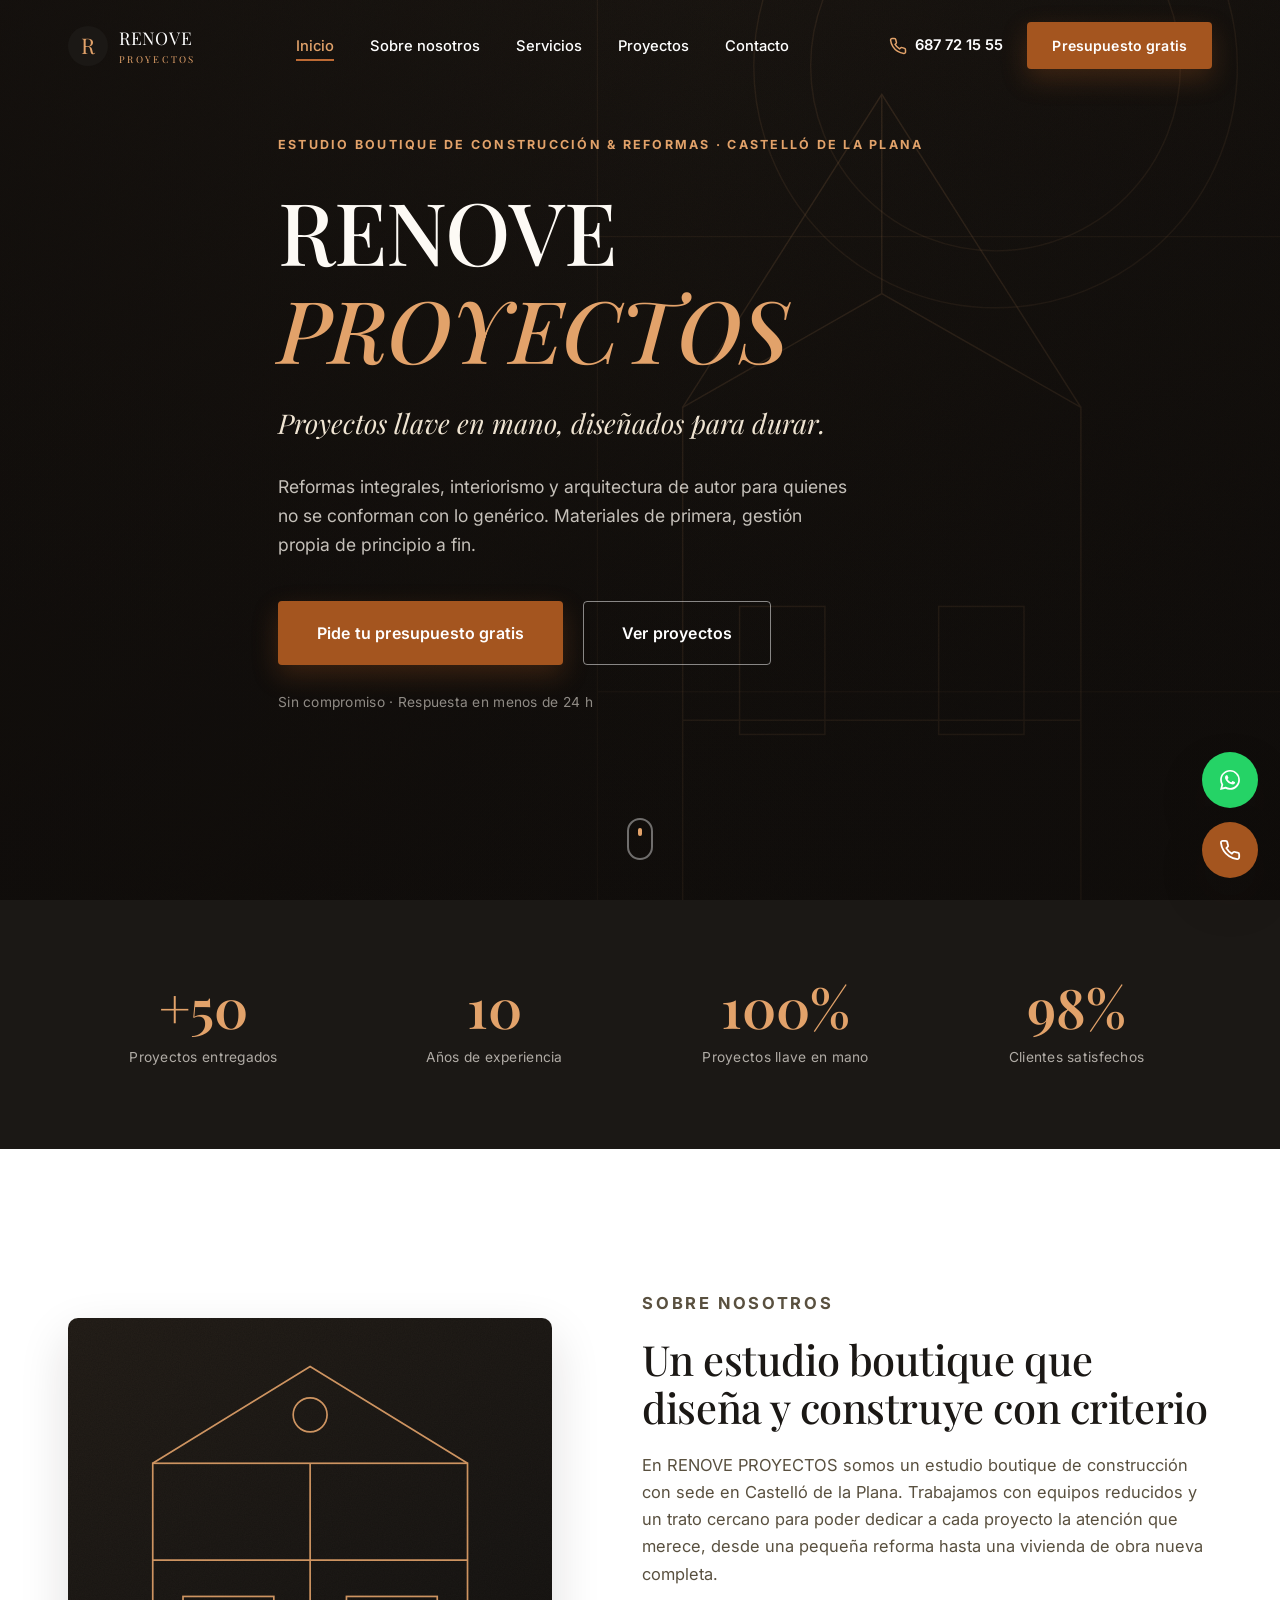
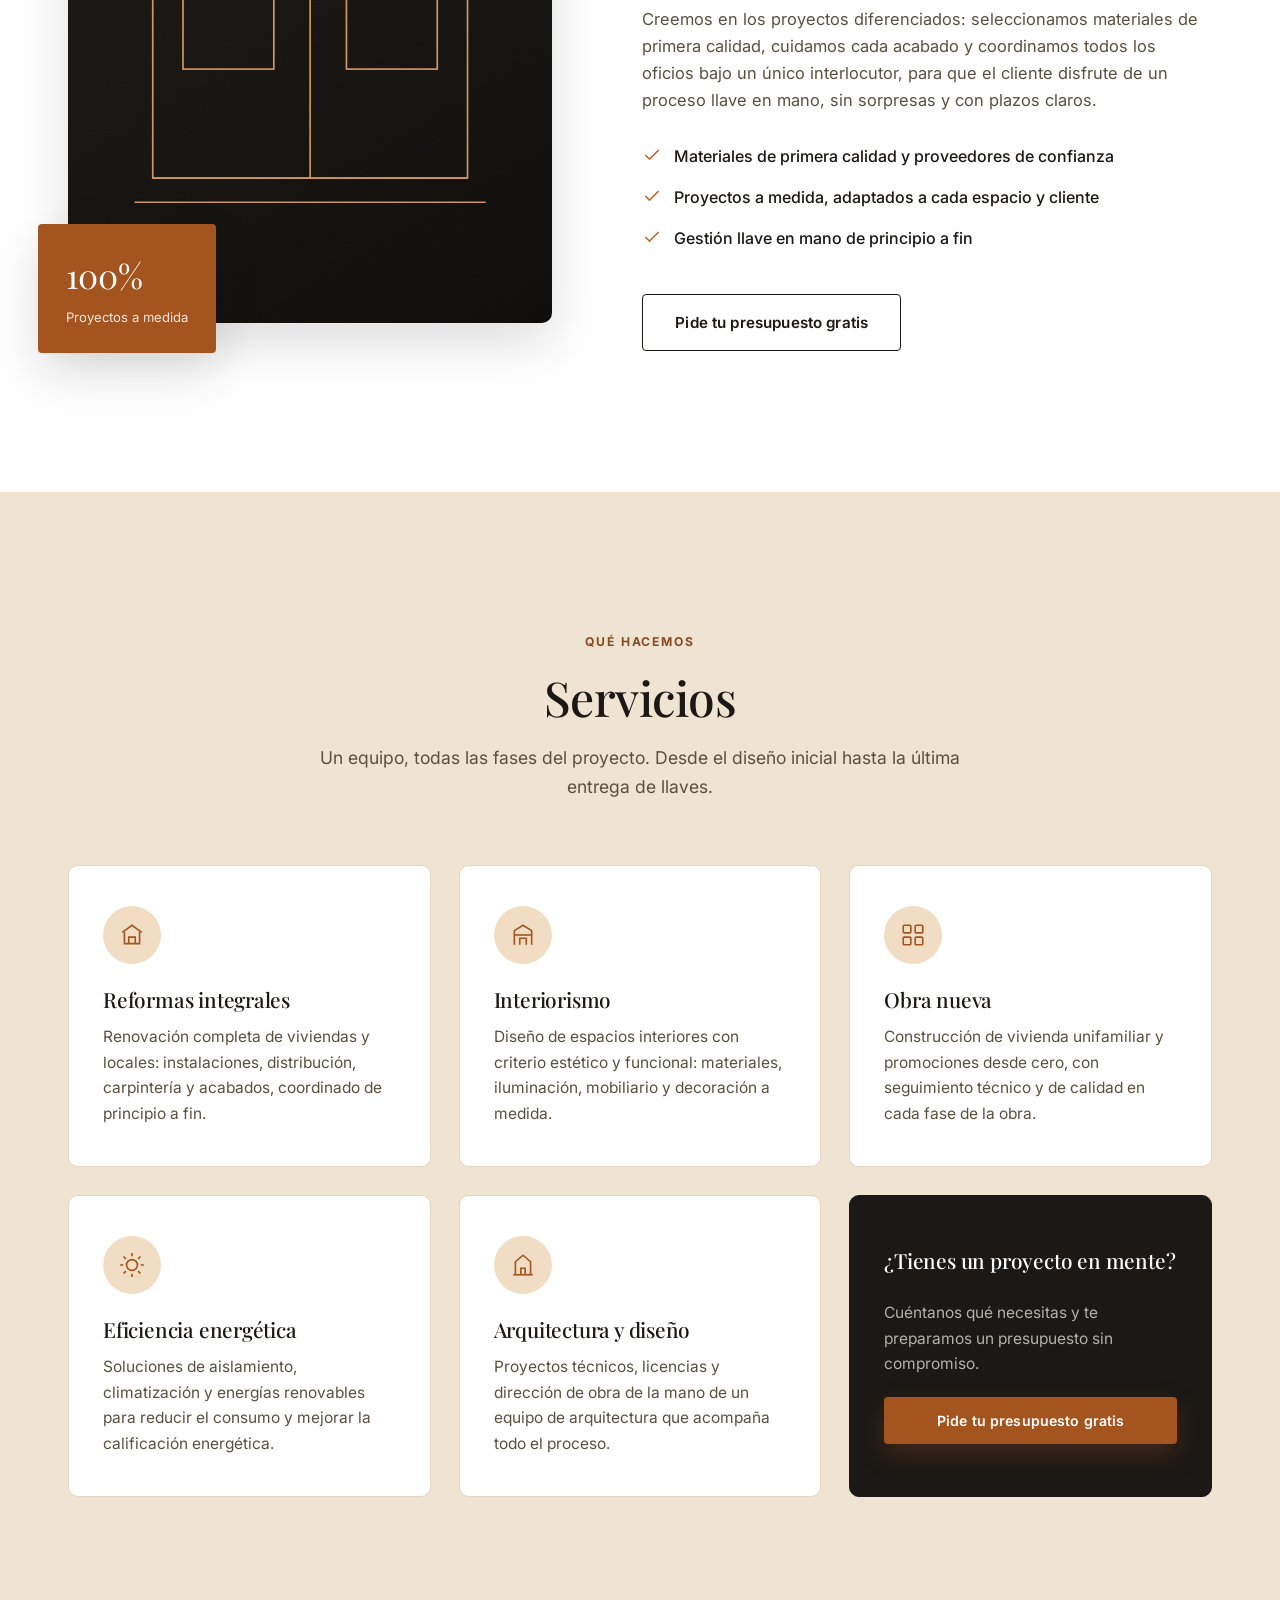
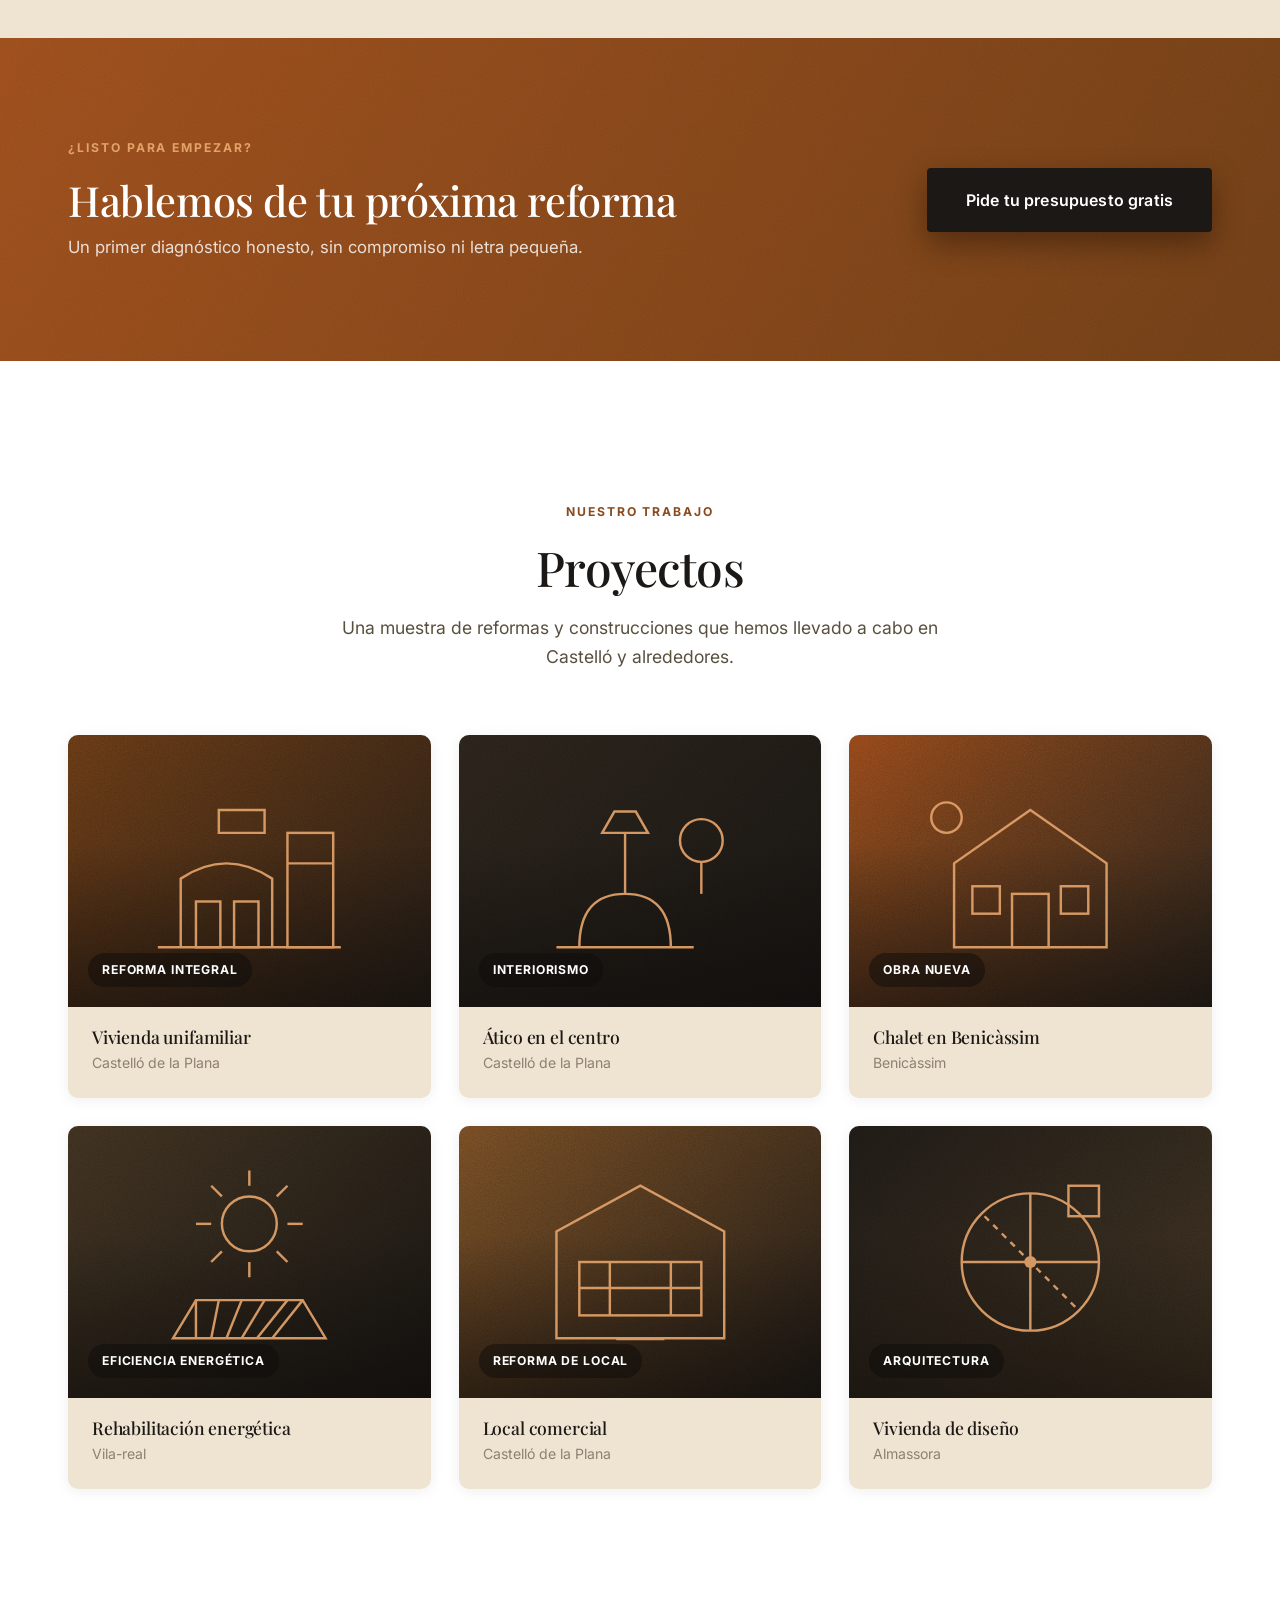
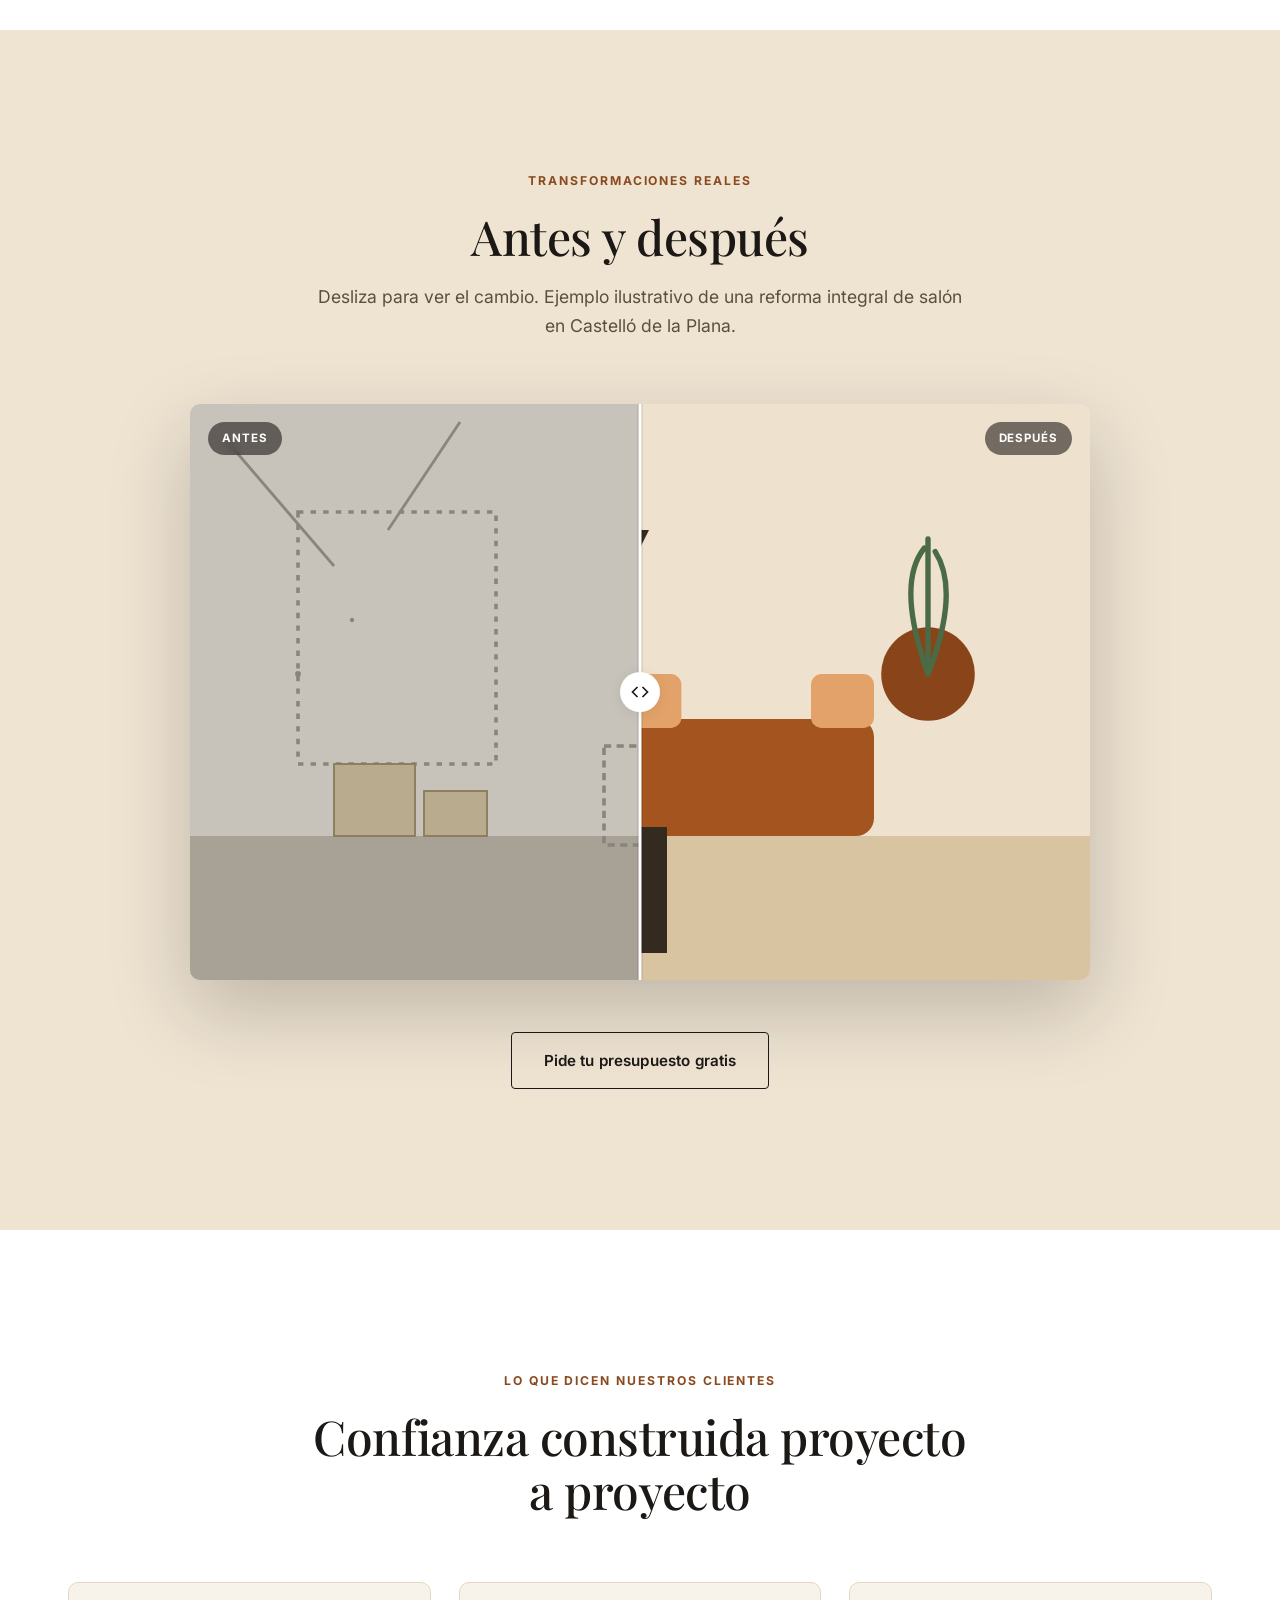
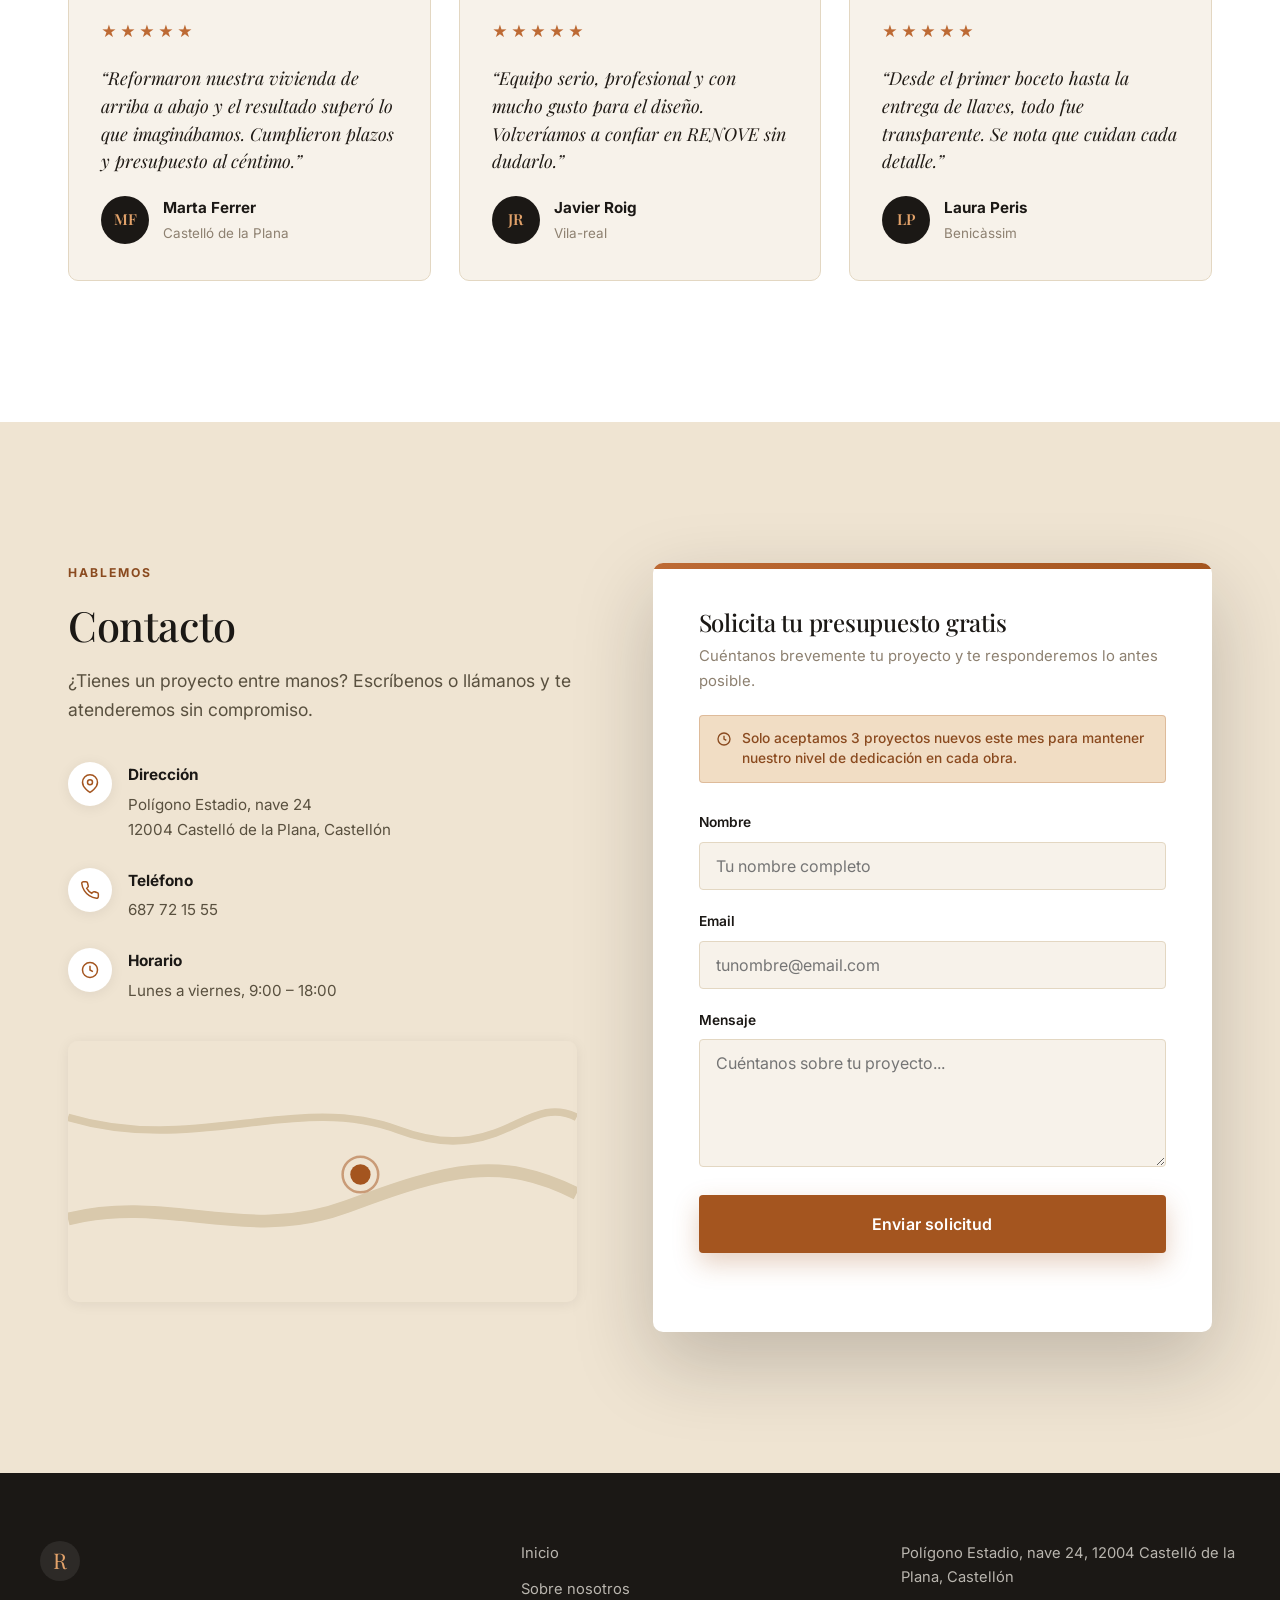
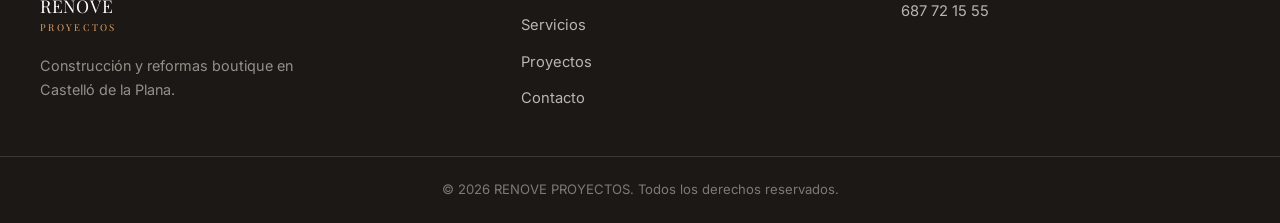
==== commit 63f3eb15: "Redesign visual identity: warm charcoal/copper palette, editorial typography Full visual redesign ke" ====
--- a/index.html
+++ b/index.html
@@ -3,9 +3,12 @@
 <head>
 <meta charset="UTF-8">
 <meta name="viewport" content="width=device-width, initial-scale=1.0">
-<title>RENOVE PROYECTOS | Construcción y Reformas en Castelló de la Plana</title>
+<title>RENOVE PROYECTOS | Construcción y Reformas de Autor en Castelló de la Plana</title>
 <meta name="description" content="Estudio boutique de construcción y reformas en Castelló de la Plana. Proyectos llave en mano, diseñados para durar: reformas integrales, interiorismo, obra nueva, eficiencia energética y arquitectura.">
-<link rel="icon" href="data:image/svg+xml,<svg xmlns=%22http://www.w3.org/2000/svg%22 viewBox=%220 0 100 100%22><rect width=%22100%22 height=%22100%22 rx=%2220%22 fill=%22%23203026%22/><text x=%2250%22 y=%2264%22 font-size=%2255%22 text-anchor=%22middle%22 fill=%22%23c9713f%22 font-family=%22Georgia,serif%22>R</text></svg>">
+<link rel="icon" href="data:image/svg+xml,<svg xmlns=%22http://www.w3.org/2000/svg%22 viewBox=%220 0 100 100%22><rect width=%22100%22 height=%22100%22 rx=%2220%22 fill=%22%231b1815%22/><text x=%2250%22 y=%2266%22 font-size=%2258%22 text-anchor=%22middle%22 fill=%22%23bd6a34%22 font-family=%22Georgia,serif%22>R</text></svg>">
+<link rel="preconnect" href="https://fonts.googleapis.com">
+<link rel="preconnect" href="https://fonts.gstatic.com" crossorigin>
+<link href="https://fonts.googleapis.com/css2?family=Playfair+Display:ital,wght@0,400;0,500;0,600;0,700;1,400;1,500&family=Inter:wght@400;500;600;700;800&display=swap" rel="stylesheet">
 <link rel="stylesheet" href="styles.css">
 </head>
 <body>
@@ -33,7 +36,7 @@
         <svg viewBox="0 0 24 24" width="18" height="18" fill="none" stroke="currentColor" stroke-width="2"><path d="M22 16.92v3a2 2 0 0 1-2.18 2 19.79 19.79 0 0 1-8.63-3.07 19.5 19.5 0 0 1-6-6 19.79 19.79 0 0 1-3.07-8.67A2 2 0 0 1 4.11 2h3a2 2 0 0 1 2 1.72c.127.96.361 1.903.7 2.81a2 2 0 0 1-.45 2.11L8.09 9.91a16 16 0 0 0 6 6l1.27-1.27a2 2 0 0 1 2.11-.45c.907.339 1.85.573 2.81.7A2 2 0 0 1 22 16.92z"/></svg>
         687 72 15 55
       </a>
-      <a href="#contacto" class="btn btn-primary btn-small">Pedir presupuesto</a>
+      <a href="#contacto" class="btn btn-primary btn-small">Presupuesto gratis</a>
     </div>
 
     <button class="nav-toggle" id="navToggle" aria-label="Abrir menú" aria-expanded="false">
@@ -44,38 +47,85 @@
 
 <!-- ===== HERO ===== -->
 <section class="hero" id="inicio">
-  <div class="hero-bg" aria-hidden="true"></div>
+  <div class="hero-bg" aria-hidden="true">
+    <svg class="hero-art" viewBox="0 0 900 900" preserveAspectRatio="xMidYMid slice" aria-hidden="true">
+      <g stroke="#e2a26a" stroke-width="1" fill="none" opacity="0.22">
+        <path d="M480 780 L480 420 L620 340 L760 420 L760 780 Z"/>
+        <path d="M480 420 L620 200 L760 420"/>
+        <line x1="620" y1="200" x2="620" y2="340"/>
+        <rect x="520" y="560" width="60" height="90"/>
+        <rect x="660" y="560" width="60" height="90"/>
+        <line x1="480" y1="640" x2="760" y2="640"/>
+      </g>
+      <g stroke="#e2a26a" stroke-width="1" fill="none" opacity="0.14">
+        <circle cx="700" cy="180" r="130"/>
+        <circle cx="700" cy="180" r="170"/>
+      </g>
+      <g stroke="#e2a26a" stroke-width="0.6" opacity="0.16">
+        <line x1="420" y1="0" x2="420" y2="900"/>
+        <line x1="900" y1="300" x2="420" y2="300"/>
+        <line x1="900" y1="620" x2="420" y2="620"/>
+      </g>
+    </svg>
+  </div>
+  <div class="hero-grain" aria-hidden="true"></div>
   <div class="hero-overlay" aria-hidden="true"></div>
   <div class="container hero-content">
     <p class="eyebrow reveal">Estudio boutique de construcción &amp; reformas · Castelló de la Plana</p>
-    <h1 class="reveal">RENOVE PROYECTOS</h1>
+    <h1 class="reveal">RENOVE <span>PROYECTOS</span></h1>
     <p class="hero-tagline reveal">Proyectos llave en mano, diseñados para durar.</p>
-    <p class="hero-sub reveal">Transformamos espacios con reformas integrales, interiorismo y arquitectura a medida, cuidando cada detalle desde el primer boceto hasta la última mano de pintura.</p>
+    <p class="hero-sub reveal">Reformas integrales, interiorismo y arquitectura de autor para quienes no se conforman con lo genérico. Materiales de primera, gestión propia de principio a fin.</p>
     <div class="hero-actions reveal">
-      <a href="#contacto" class="btn btn-primary">Pedir presupuesto</a>
-      <a href="#proyectos" class="btn btn-ghost">Ver proyectos</a>
-    </div>
-  </div>
-  <a href="#nosotros" class="scroll-cue" aria-label="Bajar a la siguiente sección">
+      <a href="#contacto" class="btn btn-primary btn-large">Pide tu presupuesto gratis</a>
+      <a href="#proyectos" class="btn btn-ghost btn-large">Ver proyectos</a>
+    </div>
+    <p class="hero-trust reveal">Sin compromiso · Respuesta en menos de 24&nbsp;h</p>
+  </div>
+  <a href="#cifras" class="scroll-cue" aria-label="Bajar a la siguiente sección">
     <span></span>
   </a>
+</section>
+
+<!-- ===== CIFRAS / STATS ===== -->
+<section class="stats" id="cifras">
+  <div class="container stats-grid">
+    <div class="stat reveal">
+      <span class="stat-number" data-target="50" data-prefix="+">0</span>
+      <span class="stat-label">Proyectos entregados</span>
+    </div>
+    <div class="stat reveal">
+      <span class="stat-number" data-target="10">0</span>
+      <span class="stat-label">Años de experiencia</span>
+    </div>
+    <div class="stat reveal">
+      <span class="stat-number" data-target="100" data-suffix="%">0</span>
+      <span class="stat-label">Proyectos llave en mano</span>
+    </div>
+    <div class="stat reveal">
+      <span class="stat-number" data-target="98" data-suffix="%">0</span>
+      <span class="stat-label">Clientes satisfechos</span>
+    </div>
+  </div>
 </section>
 
 <!-- ===== SOBRE NOSOTROS ===== -->
 <section class="about" id="nosotros">
   <div class="container about-grid">
     <div class="about-visual reveal">
-      <div class="about-image">
-        <svg viewBox="0 0 400 500" preserveAspectRatio="xMidYMid slice">
-          <rect width="400" height="500" fill="#e9e3da"/>
-          <g stroke="#c9713f" stroke-width="2" opacity="0.5">
-            <line x1="0" y1="120" x2="400" y2="120"/>
-            <line x1="0" y1="260" x2="400" y2="260"/>
-            <line x1="140" y1="0" x2="140" y2="500"/>
+      <div class="ph-image ph-image--about">
+        <div class="grain" aria-hidden="true"></div>
+        <svg viewBox="0 0 400 500" class="ph-art" aria-hidden="true">
+          <g stroke="currentColor" stroke-width="1.4" fill="none" opacity="0.9">
+            <rect x="70" y="120" width="260" height="260" />
+            <line x1="70" y1="200" x2="330" y2="200"/>
+            <line x1="200" y1="120" x2="200" y2="380"/>
+            <rect x="95" y="230" width="75" height="60"/>
+            <rect x="230" y="230" width="75" height="60"/>
+            <path d="M70 120 L200 40 L330 120"/>
+            <circle cx="200" cy="80" r="14"/>
+            <line x1="70" y1="380" x2="330" y2="380"/>
+            <line x1="55" y1="400" x2="345" y2="400"/>
           </g>
-          <rect x="60" y="150" width="280" height="200" fill="none" stroke="#203026" stroke-width="3"/>
-          <circle cx="200" cy="250" r="14" fill="#203026"/>
-          <text x="200" y="440" text-anchor="middle" font-family="Georgia, serif" font-size="16" fill="#6b6b62" letter-spacing="2">RENOVE PROYECTOS</text>
         </svg>
       </div>
       <div class="about-badge">
@@ -86,7 +136,7 @@
 
     <div class="about-copy reveal">
       <p class="section-eyebrow">Sobre nosotros</p>
-      <h2>Un estudio boutique que construye con criterio</h2>
+      <h2>Un estudio boutique que diseña y construye con criterio</h2>
       <p>En RENOVE PROYECTOS somos un estudio boutique de construcción con sede en Castelló de la Plana. Trabajamos con equipos reducidos y un trato cercano para poder dedicar a cada proyecto la atención que merece, desde una pequeña reforma hasta una vivienda de obra nueva completa.</p>
       <p>Creemos en los proyectos diferenciados: seleccionamos materiales de primera calidad, cuidamos cada acabado y coordinamos todos los oficios bajo un único interlocutor, para que el cliente disfrute de un proceso llave en mano, sin sorpresas y con plazos claros.</p>
 
@@ -104,6 +154,8 @@
           Gestión llave en mano de principio a fin
         </li>
       </ul>
+
+      <a href="#contacto" class="btn btn-outline">Pide tu presupuesto gratis</a>
     </div>
   </div>
 </section>
@@ -120,7 +172,7 @@
     <div class="services-grid">
       <article class="service-card reveal">
         <div class="service-icon">
-          <svg viewBox="0 0 24 24" width="28" height="28" fill="none" stroke="currentColor" stroke-width="1.6"><path d="M3 9.5 12 3l9 6.5"/><path d="M5 9v11h14V9"/><path d="M9 20v-6h6v6"/></svg>
+          <svg viewBox="0 0 24 24" width="26" height="26" fill="none" stroke="currentColor" stroke-width="1.5"><path d="M3 9.5 12 3l9 6.5"/><path d="M5 9v11h14V9"/><path d="M9 20v-6h6v6"/></svg>
         </div>
         <h3>Reformas integrales</h3>
         <p>Renovación completa de viviendas y locales: instalaciones, distribución, carpintería y acabados, coordinado de principio a fin.</p>
@@ -128,7 +180,7 @@
 
       <article class="service-card reveal">
         <div class="service-icon">
-          <svg viewBox="0 0 24 24" width="28" height="28" fill="none" stroke="currentColor" stroke-width="1.6"><path d="M4 21V8l8-5 8 5v13"/><path d="M9 21v-6h6v6"/><path d="M4 12h16"/></svg>
+          <svg viewBox="0 0 24 24" width="26" height="26" fill="none" stroke="currentColor" stroke-width="1.5"><path d="M4 21V8l8-5 8 5v13"/><path d="M9 21v-6h6v6"/><path d="M4 12h16"/></svg>
         </div>
         <h3>Interiorismo</h3>
         <p>Diseño de espacios interiores con criterio estético y funcional: materiales, iluminación, mobiliario y decoración a medida.</p>
@@ -136,7 +188,7 @@
 
       <article class="service-card reveal">
         <div class="service-icon">
-          <svg viewBox="0 0 24 24" width="28" height="28" fill="none" stroke="currentColor" stroke-width="1.6"><rect x="3" y="3" width="7" height="7" rx="1"/><rect x="14" y="3" width="7" height="7" rx="1"/><rect x="3" y="14" width="7" height="7" rx="1"/><rect x="14" y="14" width="7" height="7" rx="1"/></svg>
+          <svg viewBox="0 0 24 24" width="26" height="26" fill="none" stroke="currentColor" stroke-width="1.5"><rect x="3" y="3" width="7" height="7" rx="1"/><rect x="14" y="3" width="7" height="7" rx="1"/><rect x="3" y="14" width="7" height="7" rx="1"/><rect x="14" y="14" width="7" height="7" rx="1"/></svg>
         </div>
         <h3>Obra nueva</h3>
         <p>Construcción de vivienda unifamiliar y promociones desde cero, con seguimiento técnico y de calidad en cada fase de la obra.</p>
@@ -144,7 +196,7 @@
 
       <article class="service-card reveal">
         <div class="service-icon">
-          <svg viewBox="0 0 24 24" width="28" height="28" fill="none" stroke="currentColor" stroke-width="1.6"><circle cx="12" cy="12" r="5"/><path d="M12 1v3M12 20v3M4.2 4.2l2.1 2.1M17.7 17.7l2.1 2.1M1 12h3M20 12h3M4.2 19.8l2.1-2.1M17.7 6.3l2.1-2.1"/></svg>
+          <svg viewBox="0 0 24 24" width="26" height="26" fill="none" stroke="currentColor" stroke-width="1.5"><circle cx="12" cy="12" r="5"/><path d="M12 1v3M12 20v3M4.2 4.2l2.1 2.1M17.7 17.7l2.1 2.1M1 12h3M20 12h3M4.2 19.8l2.1-2.1M17.7 6.3l2.1-2.1"/></svg>
         </div>
         <h3>Eficiencia energética</h3>
         <p>Soluciones de aislamiento, climatización y energías renovables para reducir el consumo y mejorar la calificación energética.</p>
@@ -152,7 +204,7 @@
 
       <article class="service-card reveal">
         <div class="service-icon">
-          <svg viewBox="0 0 24 24" width="28" height="28" fill="none" stroke="currentColor" stroke-width="1.6"><path d="M3 21h18"/><path d="M5 21V9l7-6 7 6v12"/><path d="M10 21v-6h4v6"/><path d="M9 12h.01M15 12h.01M9 9h.01M15 9h.01"/></svg>
+          <svg viewBox="0 0 24 24" width="26" height="26" fill="none" stroke="currentColor" stroke-width="1.5"><path d="M3 21h18"/><path d="M5 21V9l7-6 7 6v12"/><path d="M10 21v-6h4v6"/><path d="M9 12h.01M15 12h.01M9 9h.01M15 9h.01"/></svg>
         </div>
         <h3>Arquitectura y diseño</h3>
         <p>Proyectos técnicos, licencias y dirección de obra de la mano de un equipo de arquitectura que acompaña todo el proceso.</p>
@@ -161,9 +213,22 @@
       <article class="service-card service-card--cta reveal">
         <h3>¿Tienes un proyecto en mente?</h3>
         <p>Cuéntanos qué necesitas y te preparamos un presupuesto sin compromiso.</p>
-        <a href="#contacto" class="btn btn-primary btn-small">Solicitar presupuesto</a>
-      </article>
-    </div>
+        <a href="#contacto" class="btn btn-primary btn-small">Pide tu presupuesto gratis</a>
+      </article>
+    </div>
+  </div>
+</section>
+
+<!-- ===== CTA BANNER ===== -->
+<section class="cta-banner">
+  <div class="cta-grain" aria-hidden="true"></div>
+  <div class="container cta-banner-inner reveal">
+    <div>
+      <p class="section-eyebrow section-eyebrow--dark">¿Listo para empezar?</p>
+      <h2>Hablemos de tu próxima reforma</h2>
+      <p class="cta-banner-sub">Un primer diagnóstico honesto, sin compromiso ni letra pequeña.</p>
+    </div>
+    <a href="#contacto" class="btn btn-primary btn-large">Pide tu presupuesto gratis</a>
   </div>
 </section>
 
@@ -177,53 +242,256 @@
     </div>
 
     <div class="projects-grid">
-      <figure class="project-card reveal" style="--ph-a:#dfd6c6;--ph-b:#c9713f;">
-        <div class="project-thumb"><span>Reforma integral</span></div>
+      <figure class="project-card reveal">
+        <div class="ph-image ph-image--p1 ph-image--overlay">
+          <div class="grain" aria-hidden="true"></div>
+          <svg viewBox="0 0 160 160" class="ph-art ph-art--sm" aria-hidden="true">
+            <g stroke="currentColor" stroke-width="1.6" fill="none">
+              <path d="M20 130 L140 130"/>
+              <path d="M35 130 L35 85 Q65 65 95 85 L95 130"/>
+              <rect x="45" y="100" width="16" height="30"/>
+              <rect x="70" y="100" width="16" height="30"/>
+              <rect x="105" y="55" width="30" height="75"/>
+              <line x1="105" y1="75" x2="135" y2="75"/>
+              <path d="M60 55 h30 v-15 h-30 z"/>
+            </g>
+          </svg>
+          <span class="project-tag">Reforma integral</span>
+        </div>
         <figcaption>
           <h3>Vivienda unifamiliar</h3>
           <p>Castelló de la Plana</p>
         </figcaption>
       </figure>
 
-      <figure class="project-card reveal" style="--ph-a:#e6e1d8;--ph-b:#203026;">
-        <div class="project-thumb"><span>Interiorismo</span></div>
+      <figure class="project-card reveal">
+        <div class="ph-image ph-image--p2 ph-image--overlay">
+          <div class="grain" aria-hidden="true"></div>
+          <svg viewBox="0 0 160 160" class="ph-art ph-art--sm" aria-hidden="true">
+            <g stroke="currentColor" stroke-width="1.6" fill="none">
+              <path d="M40 130 Q40 95 70 95 Q100 95 100 130"/>
+              <line x1="25" y1="130" x2="115" y2="130"/>
+              <line x1="70" y1="95" x2="70" y2="55"/>
+              <path d="M55 55 h30 l-8 -14 h-14 z"/>
+              <circle cx="120" cy="60" r="14"/>
+              <line x1="120" y1="74" x2="120" y2="95"/>
+            </g>
+          </svg>
+          <span class="project-tag">Interiorismo</span>
+        </div>
         <figcaption>
           <h3>Ático en el centro</h3>
           <p>Castelló de la Plana</p>
         </figcaption>
       </figure>
 
-      <figure class="project-card reveal" style="--ph-a:#ded3c3;--ph-b:#8a5a3b;">
-        <div class="project-thumb"><span>Obra nueva</span></div>
+      <figure class="project-card reveal">
+        <div class="ph-image ph-image--p3 ph-image--overlay">
+          <div class="grain" aria-hidden="true"></div>
+          <svg viewBox="0 0 160 160" class="ph-art ph-art--sm" aria-hidden="true">
+            <g stroke="currentColor" stroke-width="1.6" fill="none">
+              <path d="M30 130 L30 75 L80 40 L130 75 L130 130 Z"/>
+              <rect x="68" y="95" width="24" height="35"/>
+              <rect x="42" y="90" width="18" height="18"/>
+              <rect x="100" y="90" width="18" height="18"/>
+              <circle cx="25" cy="45" r="10"/>
+            </g>
+          </svg>
+          <span class="project-tag">Obra nueva</span>
+        </div>
         <figcaption>
           <h3>Chalet en Benicàssim</h3>
           <p>Benicàssim</p>
         </figcaption>
       </figure>
 
-      <figure class="project-card reveal" style="--ph-a:#e3ded1;--ph-b:#4a5c4f;">
-        <div class="project-thumb"><span>Eficiencia energética</span></div>
+      <figure class="project-card reveal">
+        <div class="ph-image ph-image--p4 ph-image--overlay">
+          <div class="grain" aria-hidden="true"></div>
+          <svg viewBox="0 0 160 160" class="ph-art ph-art--sm" aria-hidden="true">
+            <g stroke="currentColor" stroke-width="1.6" fill="none">
+              <circle cx="80" cy="55" r="18"/>
+              <g>
+                <line x1="80" y1="20" x2="80" y2="30"/>
+                <line x1="80" y1="80" x2="80" y2="90"/>
+                <line x1="45" y1="55" x2="55" y2="55"/>
+                <line x1="105" y1="55" x2="115" y2="55"/>
+                <line x1="55" y1="30" x2="62" y2="37"/>
+                <line x1="98" y1="73" x2="105" y2="80"/>
+                <line x1="105" y1="30" x2="98" y2="37"/>
+                <line x1="62" y1="73" x2="55" y2="80"/>
+              </g>
+              <path d="M30 130 L45 105 L115 105 L130 130 Z"/>
+              <line x1="45" y1="105" x2="45" y2="130"/>
+              <line x1="60" y1="105" x2="55" y2="130"/>
+              <line x1="75" y1="105" x2="65" y2="130"/>
+              <line x1="90" y1="105" x2="75" y2="130"/>
+              <line x1="105" y1="105" x2="85" y2="130"/>
+              <line x1="115" y1="105" x2="95" y2="130"/>
+            </g>
+          </svg>
+          <span class="project-tag">Eficiencia energética</span>
+        </div>
         <figcaption>
           <h3>Rehabilitación energética</h3>
           <p>Vila-real</p>
         </figcaption>
       </figure>
 
-      <figure class="project-card reveal" style="--ph-a:#e0d8c9;--ph-b:#c9713f;">
-        <div class="project-thumb"><span>Reforma de local</span></div>
+      <figure class="project-card reveal">
+        <div class="ph-image ph-image--p5 ph-image--overlay">
+          <div class="grain" aria-hidden="true"></div>
+          <svg viewBox="0 0 160 160" class="ph-art ph-art--sm" aria-hidden="true">
+            <g stroke="currentColor" stroke-width="1.6" fill="none">
+              <path d="M25 130 L25 60 L80 30 L135 60 L135 130 Z"/>
+              <rect x="40" y="80" width="80" height="35"/>
+              <line x1="60" y1="80" x2="60" y2="115"/>
+              <line x1="100" y1="80" x2="100" y2="115"/>
+              <line x1="40" y1="97" x2="120" y2="97"/>
+              <rect x="65" y="130" width="30" height="0.5"/>
+            </g>
+          </svg>
+          <span class="project-tag">Reforma de local</span>
+        </div>
         <figcaption>
           <h3>Local comercial</h3>
           <p>Castelló de la Plana</p>
         </figcaption>
       </figure>
 
-      <figure class="project-card reveal" style="--ph-a:#e6e1d8;--ph-b:#203026;">
-        <div class="project-thumb"><span>Arquitectura</span></div>
+      <figure class="project-card reveal">
+        <div class="ph-image ph-image--p6 ph-image--overlay">
+          <div class="grain" aria-hidden="true"></div>
+          <svg viewBox="0 0 160 160" class="ph-art ph-art--sm" aria-hidden="true">
+            <g stroke="currentColor" stroke-width="1.6" fill="none">
+              <circle cx="80" cy="80" r="45"/>
+              <circle cx="80" cy="80" r="4" fill="currentColor" stroke="none"/>
+              <line x1="80" y1="35" x2="80" y2="125"/>
+              <line x1="35" y1="80" x2="125" y2="80"/>
+              <path d="M50 50 L110 110" stroke-dasharray="4 4"/>
+              <rect x="105" y="30" width="20" height="20"/>
+            </g>
+          </svg>
+          <span class="project-tag">Arquitectura</span>
+        </div>
         <figcaption>
           <h3>Vivienda de diseño</h3>
           <p>Almassora</p>
         </figcaption>
       </figure>
+    </div>
+  </div>
+</section>
+
+<!-- ===== ANTES Y DESPUÉS ===== -->
+<section class="before-after" id="antes-despues">
+  <div class="container">
+    <div class="section-head reveal">
+      <p class="section-eyebrow">Transformaciones reales</p>
+      <h2>Antes y después</h2>
+      <p class="section-lead">Desliza para ver el cambio. Ejemplo ilustrativo de una reforma integral de salón en Castelló de la Plana.</p>
+    </div>
+
+    <div class="ba-wrap reveal">
+      <div class="ba-slider" id="baSlider" style="--pos:50%">
+        <div class="ba-media ba-after">
+          <div class="grain" aria-hidden="true"></div>
+          <svg viewBox="0 0 500 320" class="ba-svg" aria-hidden="true">
+            <rect width="500" height="320" class="ba-bg-after"/>
+            <rect x="0" y="240" width="500" height="80" class="ba-floor-after"/>
+            <rect x="60" y="60" width="110" height="140" class="ba-window-after"/>
+            <line x1="115" y1="60" x2="115" y2="200" class="ba-line-after"/>
+            <line x1="60" y1="130" x2="170" y2="130" class="ba-line-after"/>
+            <rect x="230" y="175" width="150" height="65" rx="10" class="ba-sofa-after"/>
+            <rect x="238" y="150" width="35" height="30" rx="6" class="ba-cushion-after"/>
+            <rect x="345" y="150" width="35" height="30" rx="6" class="ba-cushion-after"/>
+            <circle cx="410" cy="150" r="26" class="ba-plantpot-after"/>
+            <path d="M410 150 q-18 -50 -2 -70 M410 150 q18 -46 4 -68 M410 150 q0 -55 0 -75" class="ba-plant-after"/>
+            <rect x="205" y="235" width="60" height="70" class="ba-lamp-after"/>
+            <line x1="235" y1="90" x2="235" y2="150" class="ba-lampline-after"/>
+            <path d="M215 70 L255 70 L245 90 L225 90 Z" class="ba-lampshade-after"/>
+            <rect x="60" y="215" width="180" height="8" rx="4" class="ba-rug-after"/>
+          </svg>
+          <span class="ba-tag ba-tag--after">DESPUÉS</span>
+        </div>
+
+        <div class="ba-media ba-before">
+          <div class="grain" aria-hidden="true"></div>
+          <svg viewBox="0 0 500 320" class="ba-svg" aria-hidden="true">
+            <rect width="500" height="320" class="ba-bg-before"/>
+            <rect x="0" y="240" width="500" height="80" class="ba-floor-before"/>
+            <path d="M20 20 L80 90 M150 10 L110 70 M300 30 L340 100 M400 20 L430 80" class="ba-crack-before"/>
+            <rect x="60" y="60" width="110" height="140" class="ba-window-before" stroke-dasharray="3 4"/>
+            <rect x="230" y="190" width="140" height="55" class="ba-sofa-before" stroke-dasharray="4 3"/>
+            <rect x="80" y="200" width="45" height="40" class="ba-box-before"/>
+            <rect x="130" y="215" width="35" height="25" class="ba-box-before"/>
+            <line x1="330" y1="70" x2="330" y2="110" class="ba-cable-before"/>
+            <circle cx="330" cy="115" r="7" class="ba-bulb-before"/>
+            <circle cx="60" cy="150" r="1.6" class="ba-dust-before"/>
+            <circle cx="90" cy="120" r="1.2" class="ba-dust-before"/>
+            <circle cx="400" cy="160" r="1.8" class="ba-dust-before"/>
+            <circle cx="370" cy="200" r="1.3" class="ba-dust-before"/>
+          </svg>
+          <span class="ba-tag ba-tag--before">ANTES</span>
+        </div>
+
+        <div class="ba-handle" style="left:var(--pos)">
+          <svg viewBox="0 0 24 24" width="16" height="16" fill="none" stroke="currentColor" stroke-width="2"><path d="m9 6-6 6 6 6M15 6l6 6-6 6"/></svg>
+        </div>
+        <input type="range" min="0" max="100" value="50" class="ba-range" id="baRange" aria-label="Comparar antes y después">
+      </div>
+    </div>
+
+    <div class="ba-cta reveal">
+      <a href="#contacto" class="btn btn-outline">Pide tu presupuesto gratis</a>
+    </div>
+  </div>
+</section>
+
+<!-- ===== TESTIMONIOS ===== -->
+<section class="testimonials" id="testimonios">
+  <div class="container">
+    <div class="section-head reveal">
+      <p class="section-eyebrow">Lo que dicen nuestros clientes</p>
+      <h2>Confianza construida proyecto a proyecto</h2>
+    </div>
+
+    <div class="testimonials-grid">
+      <article class="testimonial-card reveal">
+        <div class="testimonial-stars" aria-label="5 de 5 estrellas">★★★★★</div>
+        <p class="testimonial-quote">&ldquo;Reformaron nuestra vivienda de arriba a abajo y el resultado superó lo que imaginábamos. Cumplieron plazos y presupuesto al céntimo.&rdquo;</p>
+        <div class="testimonial-author">
+          <span class="testimonial-avatar">MF</span>
+          <div>
+            <strong>Marta Ferrer</strong>
+            <span class="testimonial-location">Castelló de la Plana</span>
+          </div>
+        </div>
+      </article>
+
+      <article class="testimonial-card reveal">
+        <div class="testimonial-stars" aria-label="5 de 5 estrellas">★★★★★</div>
+        <p class="testimonial-quote">&ldquo;Equipo serio, profesional y con mucho gusto para el diseño. Volveríamos a confiar en RENOVE sin dudarlo.&rdquo;</p>
+        <div class="testimonial-author">
+          <span class="testimonial-avatar">JR</span>
+          <div>
+            <strong>Javier Roig</strong>
+            <span class="testimonial-location">Vila-real</span>
+          </div>
+        </div>
+      </article>
+
+      <article class="testimonial-card reveal">
+        <div class="testimonial-stars" aria-label="5 de 5 estrellas">★★★★★</div>
+        <p class="testimonial-quote">&ldquo;Desde el primer boceto hasta la entrega de llaves, todo fue transparente. Se nota que cuidan cada detalle.&rdquo;</p>
+        <div class="testimonial-author">
+          <span class="testimonial-avatar">LP</span>
+          <div>
+            <strong>Laura Peris</strong>
+            <span class="testimonial-location">Benicàssim</span>
+          </div>
+        </div>
+      </article>
     </div>
   </div>
 </section>
@@ -268,19 +536,25 @@
 
       <div class="contact-map" aria-hidden="true">
         <svg viewBox="0 0 400 200" preserveAspectRatio="xMidYMid slice">
-          <rect width="400" height="200" fill="#e9e3da"/>
-          <path d="M0 140 C 80 120, 140 160, 220 130 S 340 90, 400 120" stroke="#c9c2b2" stroke-width="10" fill="none"/>
-          <path d="M0 60 C 100 90, 180 40, 260 70 S 360 40, 400 60" stroke="#c9c2b2" stroke-width="6" fill="none"/>
-          <circle cx="230" cy="105" r="8" fill="#c9713f"/>
-          <circle cx="230" cy="105" r="14" fill="none" stroke="#c9713f" stroke-width="2" opacity="0.5"/>
+          <rect width="400" height="200" class="map-bg"/>
+          <path d="M0 140 C 80 120, 140 160, 220 130 S 340 90, 400 120" class="map-road" stroke-width="10" fill="none"/>
+          <path d="M0 60 C 100 90, 180 40, 260 70 S 360 40, 400 60" class="map-road" stroke-width="6" fill="none"/>
+          <circle cx="230" cy="105" r="8" class="map-pin"/>
+          <circle cx="230" cy="105" r="14" fill="none" class="map-pin-ring" stroke-width="2"/>
         </svg>
       </div>
     </div>
 
     <div class="contact-form-wrap reveal">
+      <span class="contact-form-ribbon"></span>
       <form class="contact-form" id="contactForm" novalidate>
-        <h3>Solicita tu presupuesto</h3>
+        <h3>Solicita tu presupuesto gratis</h3>
         <p class="form-sub">Cuéntanos brevemente tu proyecto y te responderemos lo antes posible.</p>
+
+        <p class="form-urgency">
+          <svg viewBox="0 0 24 24" width="16" height="16" fill="none" stroke="currentColor" stroke-width="2"><circle cx="12" cy="12" r="9"/><path d="M12 7v5l3.5 2"/></svg>
+          Solo aceptamos 3 proyectos nuevos este mes para mantener nuestro nivel de dedicación en cada obra.
+        </p>
 
         <div class="form-field">
           <label for="name">Nombre</label>
@@ -300,7 +574,7 @@
           <span class="field-error">Cuéntanos algo sobre tu proyecto.</span>
         </div>
 
-        <button type="submit" class="btn btn-primary btn-full">Enviar mensaje</button>
+        <button type="submit" class="btn btn-primary btn-full btn-large">Enviar solicitud</button>
         <p class="form-note" id="formNote" role="status"></p>
       </form>
     </div>
@@ -336,6 +610,18 @@
   </div>
 </footer>
 
+<!-- ===== FLOATING CONTACT ACTIONS ===== -->
+<div class="floating-actions" id="floatingActions">
+  <a class="fab fab-whatsapp" href="https://wa.me/34687721555?text=Hola%2C%20me%20gustar%C3%ADa%20pedir%20un%20presupuesto" target="_blank" rel="noopener" aria-label="Escríbenos por WhatsApp">
+    <svg viewBox="0 0 24 24" width="24" height="24" fill="currentColor"><path d="M12.04 2C6.58 2 2.13 6.45 2.13 11.91c0 1.75.46 3.39 1.26 4.82L2 22l5.4-1.35a9.9 9.9 0 0 0 4.64 1.15h.01c5.46 0 9.9-4.45 9.9-9.91C21.96 6.45 17.5 2 12.04 2zm0 18.02h-.01a8.2 8.2 0 0 1-4.18-1.15l-.3-.18-3.1.78.83-3.03-.2-.31a8.16 8.16 0 0 1-1.26-4.32c0-4.52 3.68-8.2 8.22-8.2a8.16 8.16 0 0 1 8.2 8.2c0 4.53-3.68 8.21-8.2 8.21zm4.5-6.13c-.25-.12-1.46-.72-1.68-.8-.23-.08-.39-.12-.56.12-.16.25-.64.8-.78.96-.14.16-.29.18-.53.06-.25-.12-1.04-.38-1.98-1.22-.73-.65-1.23-1.45-1.37-1.7-.14-.25-.02-.38.11-.5.11-.11.25-.29.37-.43.12-.14.16-.25.25-.41.08-.16.04-.31-.02-.43-.06-.12-.56-1.35-.77-1.85-.2-.48-.41-.42-.56-.43-.14-.01-.31-.01-.48-.01-.16 0-.43.06-.66.31-.23.25-.86.84-.86 2.04 0 1.2.88 2.37 1 2.53.12.16 1.73 2.64 4.2 3.7.59.25 1.05.4 1.4.52.59.19 1.13.16 1.55.1.47-.07 1.46-.6 1.67-1.17.2-.58.2-1.07.14-1.17-.06-.11-.22-.17-.47-.29z"/></svg>
+    <span class="fab-tooltip">WhatsApp</span>
+  </a>
+  <a class="fab fab-phone" href="tel:+34687721555" aria-label="Llamar por teléfono">
+    <svg viewBox="0 0 24 24" width="22" height="22" fill="none" stroke="currentColor" stroke-width="2"><path d="M22 16.92v3a2 2 0 0 1-2.18 2 19.79 19.79 0 0 1-8.63-3.07 19.5 19.5 0 0 1-6-6 19.79 19.79 0 0 1-3.07-8.67A2 2 0 0 1 4.11 2h3a2 2 0 0 1 2 1.72c.127.96.361 1.903.7 2.81a2 2 0 0 1-.45 2.11L8.09 9.91a16 16 0 0 0 6 6l1.27-1.27a2 2 0 0 1 2.11-.45c.907.339 1.85.573 2.81.7A2 2 0 0 1 22 16.92z"/></svg>
+    <span class="fab-tooltip">Llamar</span>
+  </a>
+</div>
+
 <script src="script.js"></script>
 </body>
 </html>
--- a/styles.css
+++ b/styles.css
@@ -1,29 +1,42 @@
 /* ==========================================================================
    RENOVE PROYECTOS — hoja de estilos
+   Estudio boutique de construcción · paleta antracita + cobre
    ========================================================================== */
 
 :root {
-  --color-bg: #faf8f5;
-  --color-bg-alt: #f2efe9;
-  --color-surface: #ffffff;
-  --color-ink: #1d2420;
-  --color-ink-soft: #4a4f49;
-  --color-muted: #7a7c72;
-  --color-border: #e4ded2;
-
-  --color-primary: #203026;      /* verde muy oscuro, solidez */
-  --color-primary-light: #2c4335;
-  --color-accent: #c9713f;       /* terracota, calidez */
-  --color-accent-dark: #a85a2e;
-  --color-accent-soft: #f1e3d6;
-
-  --font-serif: "Georgia", "Iowan Old Style", "Palatino Linotype", serif;
-  --font-sans: -apple-system, BlinkMacSystemFont, "Segoe UI", Roboto, Helvetica, Arial, sans-serif;
-
-  --container-w: 1180px;
-  --radius: 6px;
-  --shadow-sm: 0 2px 10px rgba(29, 36, 32, 0.06);
-  --shadow-md: 0 12px 40px rgba(29, 36, 32, 0.10);
+  /* Neutros cálidos */
+  --cream: #f7f2ea;
+  --cream-alt: #efe4d2;
+  --surface: #ffffff;
+  --charcoal: #1b1815;
+  --charcoal-2: #241f1a;
+  --charcoal-3: #332a20;
+  --ink: #201b16;
+  --ink-soft: #59503f;
+  --muted: #8d8070;
+  --border: #e3d7c2;
+  --border-dark: rgba(247, 242, 234, 0.14);
+
+  /* Acento cobre */
+  --copper: #bd6a34;
+  --copper-strong: #a4551f;
+  --copper-strong-hover: #8a4419;
+  --copper-soft: #f1ddc4;
+  --copper-text: #8a4a1f;
+  --copper-on-dark: #e2a26a;
+
+  --whatsapp: #25d366;
+  --whatsapp-dark: #1da851;
+
+  --font-serif: "Playfair Display", Georgia, "Iowan Old Style", serif;
+  --font-sans: "Inter", -apple-system, BlinkMacSystemFont, "Segoe UI", Roboto, Helvetica, Arial, sans-serif;
+
+  --container-w: 1200px;
+  --radius: 4px;
+  --radius-lg: 10px;
+  --shadow-sm: 0 2px 14px rgba(27, 24, 21, 0.07);
+  --shadow-md: 0 20px 50px rgba(27, 24, 21, 0.14);
+  --shadow-lg: 0 30px 80px rgba(27, 24, 21, 0.22);
   --transition: 0.35s cubic-bezier(.4,0,.2,1);
 }
 
@@ -33,15 +46,15 @@
 body {
   margin: 0;
   font-family: var(--font-sans);
-  color: var(--color-ink);
-  background: var(--color-bg);
-  line-height: 1.6;
+  color: var(--ink);
+  background: var(--cream);
+  line-height: 1.65;
   -webkit-font-smoothing: antialiased;
 }
 img { max-width: 100%; display: block; }
 a { color: inherit; text-decoration: none; }
 ul { list-style: none; margin: 0; padding: 0; }
-h1, h2, h3, h4 { font-family: var(--font-serif); font-weight: 400; line-height: 1.2; margin: 0; color: var(--color-primary); }
+h1, h2, h3, h4 { font-family: var(--font-serif); font-weight: 500; line-height: 1.14; margin: 0; color: var(--charcoal); letter-spacing: -0.01em; }
 p { margin: 0; }
 button { font-family: inherit; cursor: pointer; }
 input, textarea { font-family: inherit; font-size: 1rem; }
@@ -50,23 +63,34 @@
   width: 100%;
   max-width: var(--container-w);
   margin: 0 auto;
-  padding: 0 24px;
-}
-
-section { padding: 110px 0; }
+  padding: 0 28px;
+}
+
+section { padding: clamp(72px, 11vw, 150px) 0; }
 
 .section-eyebrow {
   text-transform: uppercase;
-  letter-spacing: 0.14em;
-  font-size: 0.78rem;
-  font-weight: 600;
-  color: var(--color-accent-dark);
-  margin: 0 0 14px;
-}
-
-.section-head { max-width: 640px; margin: 0 auto 56px; text-align: center; }
-.section-head h2 { font-size: clamp(2rem, 3.5vw, 2.6rem); margin-bottom: 16px; }
-.section-lead { color: var(--color-ink-soft); font-size: 1.05rem; }
+  letter-spacing: 0.16em;
+  font-size: 0.76rem;
+  font-weight: 700;
+  color: var(--copper-text);
+  margin: 0 0 18px;
+}
+.section-eyebrow--dark { color: var(--copper-on-dark); }
+
+.section-head { max-width: 660px; margin: 0 auto 64px; text-align: center; }
+.section-head h2 { font-size: clamp(2.2rem, 4vw, 3rem); margin-bottom: 18px; }
+.section-lead { color: var(--ink-soft); font-size: 1.1rem; }
+
+/* ---------- Grain / texture utility ---------- */
+.grain {
+  position: absolute;
+  inset: 0;
+  pointer-events: none;
+  mix-blend-mode: overlay;
+  opacity: 0.5;
+  background-image: url("data:image/svg+xml,%3Csvg xmlns='http://www.w3.org/2000/svg' width='140' height='140'%3E%3Cfilter id='n'%3E%3CfeTurbulence type='fractalNoise' baseFrequency='0.85' numOctaves='3' stitchTiles='stitch'/%3E%3CfeColorMatrix type='matrix' values='0 0 0 0 0 0 0 0 0 0 0 0 0 0 0 0 0 0 0.5 0'/%3E%3C/filter%3E%3Crect width='100%25' height='100%25' filter='url(%23n)'/%3E%3C/svg%3E");
+}
 
 /* ---------- Buttons ---------- */
 .btn {
@@ -74,27 +98,37 @@
   align-items: center;
   justify-content: center;
   gap: 8px;
-  padding: 14px 30px;
+  padding: 15px 32px;
   border-radius: var(--radius);
   font-size: 0.95rem;
   font-weight: 600;
   letter-spacing: 0.01em;
   border: 1px solid transparent;
-  transition: background var(--transition), color var(--transition), border-color var(--transition), transform var(--transition);
+  transition: background var(--transition), color var(--transition), border-color var(--transition), transform var(--transition), box-shadow var(--transition);
+  white-space: nowrap;
 }
 .btn:active { transform: translateY(1px); }
 .btn-primary {
-  background: var(--color-accent);
+  background: var(--copper-strong);
   color: #fff;
-}
-.btn-primary:hover { background: var(--color-accent-dark); }
+  box-shadow: 0 10px 26px rgba(164, 85, 31, 0.28);
+}
+.btn-primary:hover { background: var(--copper-strong-hover); box-shadow: 0 14px 32px rgba(164, 85, 31, 0.36); }
 .btn-ghost {
   background: transparent;
   color: #fff;
-  border-color: rgba(255,255,255,0.55);
+  border-color: rgba(255,255,255,0.5);
 }
 .btn-ghost:hover { background: rgba(255,255,255,0.12); border-color: #fff; }
-.btn-small { padding: 10px 22px; font-size: 0.88rem; }
+.btn-outline {
+  background: transparent;
+  color: var(--charcoal);
+  border-color: var(--charcoal);
+  margin-top: 8px;
+}
+.btn-outline:hover { background: var(--charcoal); color: var(--cream); }
+.btn-small { padding: 11px 24px; font-size: 0.88rem; }
+.btn-large { padding: 18px 38px; font-size: 1rem; }
 .btn-full { width: 100%; }
 
 /* ---------- Header ---------- */
@@ -102,14 +136,14 @@
   position: fixed;
   top: 0; left: 0; right: 0;
   z-index: 100;
-  padding: 18px 0;
+  padding: 22px 0;
   transition: background var(--transition), padding var(--transition), box-shadow var(--transition);
 }
 .site-header.scrolled {
-  background: rgba(250, 248, 245, 0.94);
-  backdrop-filter: blur(8px);
+  background: rgba(247, 242, 234, 0.96);
+  backdrop-filter: blur(10px);
   box-shadow: var(--shadow-sm);
-  padding: 12px 0;
+  padding: 14px 0;
 }
 .header-inner {
   display: flex;
@@ -118,49 +152,55 @@
   gap: 24px;
 }
 
-.logo { display: flex; align-items: center; gap: 10px; }
+.logo { display: flex; align-items: center; gap: 11px; }
 .logo-mark {
-  width: 38px; height: 38px;
+  width: 40px; height: 40px;
   border-radius: 50%;
-  background: var(--color-primary);
-  color: var(--color-accent);
+  background: var(--charcoal);
+  color: var(--copper-on-dark);
   font-family: var(--font-serif);
-  font-size: 1.3rem;
+  font-size: 1.35rem;
   display: flex; align-items: center; justify-content: center;
   flex-shrink: 0;
 }
 .logo-text {
   font-family: var(--font-serif);
-  font-size: 1.08rem;
+  font-size: 1.1rem;
   letter-spacing: 0.04em;
-  color: var(--color-primary);
+  color: #fff;
   transition: color var(--transition);
 }
-.logo-text em { display: block; font-style: normal; font-size: 0.62rem; letter-spacing: 0.22em; color: var(--color-accent-dark); }
-.site-header:not(.scrolled) .hero ~ * .logo-text {}
-
-.main-nav ul { display: flex; gap: 34px; }
+.logo-text em { display: block; font-style: normal; font-size: 0.6rem; letter-spacing: 0.24em; color: var(--copper-on-dark); }
+.site-header.scrolled .logo-text { color: var(--charcoal); }
+.site-header.scrolled .logo-text em { color: var(--copper-text); }
+
+.main-nav ul { display: flex; gap: 36px; }
 .nav-link {
   font-size: 0.92rem;
   font-weight: 500;
-  color: var(--color-ink);
+  color: #fff;
   position: relative;
   padding: 4px 0;
-}
+  transition: color var(--transition);
+}
+.site-header.scrolled .nav-link { color: var(--ink); }
 .nav-link::after {
   content: "";
   position: absolute;
   left: 0; bottom: -2px;
   width: 0; height: 2px;
-  background: var(--color-accent);
+  background: var(--copper);
   transition: width var(--transition);
 }
 .nav-link:hover::after, .nav-link.active::after { width: 100%; }
-.nav-link.active { color: var(--color-accent-dark); }
-
-.header-actions { display: flex; align-items: center; gap: 22px; }
-.header-phone { display: flex; align-items: center; gap: 8px; font-weight: 600; font-size: 0.92rem; color: var(--color-primary); }
-.header-phone svg { color: var(--color-accent); }
+.nav-link.active { color: var(--copper-on-dark); }
+.site-header.scrolled .nav-link.active { color: var(--copper-text); }
+
+.header-actions { display: flex; align-items: center; gap: 24px; }
+.header-phone { display: flex; align-items: center; gap: 8px; font-weight: 600; font-size: 0.92rem; color: #fff; transition: color var(--transition); }
+.site-header.scrolled .header-phone { color: var(--charcoal); }
+.header-phone svg { color: var(--copper-on-dark); }
+.site-header.scrolled .header-phone svg { color: var(--copper); }
 
 .nav-toggle {
   display: none;
@@ -173,7 +213,9 @@
   background: transparent;
   border: none;
 }
-.nav-toggle span { width: 100%; height: 2px; background: var(--color-primary); transition: transform var(--transition), opacity var(--transition); }
+.nav-toggle span { width: 100%; height: 2px; background: #fff; transition: transform var(--transition), opacity var(--transition), background var(--transition); }
+.site-header.scrolled .nav-toggle span { background: var(--charcoal); }
+.nav-toggle.open span { background: var(--charcoal); }
 .nav-toggle.open span:nth-child(1) { transform: translateY(7px) rotate(45deg); }
 .nav-toggle.open span:nth-child(2) { opacity: 0; }
 .nav-toggle.open span:nth-child(3) { transform: translateY(-7px) rotate(-45deg); }
@@ -186,62 +228,69 @@
   align-items: center;
   overflow: hidden;
   padding-top: 90px;
-}
-.hero-bg {
+  background: linear-gradient(155deg, #221c16 0%, #17130f 60%, #120f0c 100%);
+}
+.hero-bg { position: absolute; inset: 0; }
+.hero-art { position: absolute; inset: 0; width: 100%; height: 100%; }
+.hero-grain {
+  position: absolute; inset: 0;
+  opacity: 0.4;
+  mix-blend-mode: overlay;
+  background-image: url("data:image/svg+xml,%3Csvg xmlns='http://www.w3.org/2000/svg' width='140' height='140'%3E%3Cfilter id='n'%3E%3CfeTurbulence type='fractalNoise' baseFrequency='0.85' numOctaves='3' stitchTiles='stitch'/%3E%3CfeColorMatrix type='matrix' values='0 0 0 0 0 0 0 0 0 0 0 0 0 0 0 0 0 0 0.5 0'/%3E%3C/filter%3E%3Crect width='100%25' height='100%25' filter='url(%23n)'/%3E%3C/svg%3E");
+}
+.hero-overlay {
   position: absolute; inset: 0;
   background:
-    radial-gradient(circle at 82% 18%, rgba(201,113,63,0.35), transparent 45%),
-    linear-gradient(135deg, #223327 0%, #1a2620 55%, #141d18 100%);
-}
-.hero-bg::after {
-  content: "";
-  position: absolute; inset: 0;
-  background-image:
-    linear-gradient(rgba(255,255,255,0.045) 1px, transparent 1px),
-    linear-gradient(90deg, rgba(255,255,255,0.045) 1px, transparent 1px);
-  background-size: 46px 46px;
-}
-.hero-overlay {
-  position: absolute; inset: 0;
-  background: linear-gradient(180deg, rgba(20,29,24,0.15) 0%, rgba(20,29,24,0.55) 100%);
-}
-.hero-content { position: relative; z-index: 2; max-width: 760px; color: #fff; }
+    radial-gradient(ellipse 60% 55% at 18% 40%, rgba(20,16,13,0.15), transparent 60%),
+    linear-gradient(90deg, rgba(15,12,10,0.65) 0%, rgba(15,12,10,0.15) 55%, rgba(15,12,10,0.35) 100%),
+    linear-gradient(180deg, rgba(15,12,10,0.1) 0%, rgba(15,12,10,0.6) 100%);
+}
+.hero-content { position: relative; z-index: 2; max-width: 780px; color: #fff; }
 .eyebrow {
   text-transform: uppercase;
   letter-spacing: 0.18em;
   font-size: 0.78rem;
-  font-weight: 600;
-  color: var(--color-accent);
+  font-weight: 700;
+  color: var(--copper-on-dark);
+  margin-bottom: 26px;
+}
+.hero h1 {
+  color: #fdfaf5;
+  font-size: clamp(2.8rem, 7vw, 5.4rem);
+  letter-spacing: -0.01em;
   margin-bottom: 22px;
-}
-.hero h1 {
-  color: #fff;
-  font-size: clamp(2.6rem, 6vw, 4.6rem);
-  letter-spacing: 0.01em;
-  margin-bottom: 18px;
-}
+  font-weight: 500;
+}
+.hero h1 span { color: var(--copper-on-dark); font-style: italic; }
 .hero-tagline {
   font-family: var(--font-serif);
   font-style: italic;
-  font-size: clamp(1.2rem, 2.2vw, 1.6rem);
-  color: var(--color-accent-soft);
-  margin-bottom: 22px;
+  font-weight: 400;
+  font-size: clamp(1.25rem, 2.4vw, 1.7rem);
+  color: var(--cream-alt);
+  margin-bottom: 26px;
 }
 .hero-sub {
-  font-size: 1.08rem;
-  color: rgba(255,255,255,0.82);
-  max-width: 560px;
-  margin-bottom: 40px;
-}
-.hero-actions { display: flex; gap: 18px; flex-wrap: wrap; }
+  font-size: 1.1rem;
+  color: rgba(247,242,234,0.78);
+  max-width: 580px;
+  margin-bottom: 42px;
+}
+.hero-actions { display: flex; gap: 20px; flex-wrap: wrap; }
+.hero-trust {
+  margin-top: 26px;
+  font-size: 0.86rem;
+  color: rgba(247,242,234,0.55);
+  letter-spacing: 0.02em;
+}
 
 .scroll-cue {
   position: absolute;
   left: 50%;
-  bottom: 36px;
+  bottom: 40px;
   transform: translateX(-50%);
   width: 26px; height: 42px;
-  border: 2px solid rgba(255,255,255,0.55);
+  border: 2px solid rgba(255,255,255,0.4);
   border-radius: 20px;
   z-index: 2;
 }
@@ -249,7 +298,7 @@
   position: absolute;
   top: 8px; left: 50%;
   width: 4px; height: 8px;
-  background: var(--color-accent);
+  background: var(--copper-on-dark);
   border-radius: 2px;
   transform: translateX(-50%);
   animation: scrollcue 1.8s ease-in-out infinite;
@@ -260,51 +309,88 @@
   100% { opacity: 0; top: 20px; }
 }
 
+/* ---------- Stats band ---------- */
+.stats {
+  background: var(--charcoal);
+  padding: clamp(52px, 7vw, 80px) 0;
+}
+.stats-grid {
+  display: grid;
+  grid-template-columns: repeat(4, 1fr);
+  gap: 20px;
+}
+.stat { text-align: center; padding: 0 12px; }
+.stat-number {
+  display: block;
+  font-family: var(--font-serif);
+  font-size: clamp(2.4rem, 4.4vw, 3.4rem);
+  color: var(--copper-on-dark);
+  font-weight: 600;
+  line-height: 1;
+}
+.stat-label {
+  display: block;
+  margin-top: 12px;
+  font-size: 0.86rem;
+  color: rgba(247,242,234,0.68);
+  letter-spacing: 0.02em;
+}
+
 /* ---------- About ---------- */
-.about { background: var(--color-surface); }
+.about { background: var(--surface); }
 .about-grid {
   display: grid;
   grid-template-columns: 0.85fr 1fr;
-  gap: 80px;
+  gap: 90px;
   align-items: center;
 }
 .about-visual { position: relative; }
-.about-image {
-  border-radius: var(--radius);
+
+.ph-image {
+  position: relative;
   overflow: hidden;
+  color: var(--copper-on-dark);
+}
+.ph-art { position: absolute; inset: 0; width: 100%; height: 100%; }
+.ph-art--sm { padding: 18px; }
+
+.ph-image--about {
+  aspect-ratio: 4 / 5;
+  border-radius: var(--radius-lg);
+  background: linear-gradient(150deg, #26201a 0%, #1b1815 55%, #120f0d 100%);
   box-shadow: var(--shadow-md);
 }
 .about-badge {
   position: absolute;
-  bottom: -28px; left: -28px;
-  background: var(--color-primary);
+  bottom: -30px; left: -30px;
+  background: var(--copper-strong);
   color: #fff;
-  padding: 22px 26px;
+  padding: 24px 28px;
   border-radius: var(--radius);
   box-shadow: var(--shadow-md);
-  min-width: 150px;
-}
-.badge-number { display: block; font-family: var(--font-serif); font-size: 2rem; color: var(--color-accent); }
-.badge-label { display: block; font-size: 0.82rem; color: rgba(255,255,255,0.82); margin-top: 4px; }
-
-.about-copy h2 { font-size: clamp(1.9rem, 3.2vw, 2.4rem); margin-bottom: 20px; }
-.about-copy p { color: var(--color-ink-soft); margin-bottom: 18px; }
-.about-points { margin-top: 26px; display: flex; flex-direction: column; gap: 14px; }
-.about-points li { display: flex; align-items: flex-start; gap: 12px; font-weight: 500; color: var(--color-primary); }
-.about-points svg { color: var(--color-accent); flex-shrink: 0; margin-top: 2px; }
+  min-width: 155px;
+}
+.badge-number { display: block; font-family: var(--font-serif); font-size: 2.1rem; color: #fff; }
+.badge-label { display: block; font-size: 0.82rem; color: rgba(255,255,255,0.85); margin-top: 4px; }
+
+.about-copy h2 { font-size: clamp(2rem, 3.4vw, 2.6rem); margin-bottom: 22px; }
+.about-copy p { color: var(--ink-soft); margin-bottom: 18px; font-size: 1.03rem; }
+.about-points { margin-top: 28px; margin-bottom: 34px; display: flex; flex-direction: column; gap: 15px; }
+.about-points li { display: flex; align-items: flex-start; gap: 12px; font-weight: 500; color: var(--charcoal); }
+.about-points svg { color: var(--copper); flex-shrink: 0; margin-top: 2px; }
 
 /* ---------- Services ---------- */
-.services { background: var(--color-bg-alt); }
+.services { background: var(--cream-alt); }
 .services-grid {
   display: grid;
   grid-template-columns: repeat(3, 1fr);
   gap: 28px;
 }
 .service-card {
-  background: var(--color-surface);
-  border: 1px solid var(--color-border);
-  border-radius: var(--radius);
-  padding: 38px 32px;
+  background: var(--surface);
+  border: 1px solid var(--border);
+  border-radius: var(--radius-lg);
+  padding: 40px 34px;
   transition: transform var(--transition), box-shadow var(--transition), border-color var(--transition);
 }
 .service-card:hover {
@@ -313,180 +399,433 @@
   border-color: transparent;
 }
 .service-icon {
-  width: 56px; height: 56px;
+  width: 58px; height: 58px;
   border-radius: 50%;
-  background: var(--color-accent-soft);
-  color: var(--color-accent-dark);
+  background: var(--copper-soft);
+  color: var(--copper-strong);
   display: flex; align-items: center; justify-content: center;
-  margin-bottom: 22px;
-}
-.service-card h3 { font-size: 1.25rem; margin-bottom: 12px; }
-.service-card p { color: var(--color-ink-soft); font-size: 0.96rem; }
+  margin-bottom: 24px;
+}
+.service-card h3 { font-size: 1.3rem; margin-bottom: 12px; }
+.service-card p { color: var(--ink-soft); font-size: 0.97rem; }
 
 .service-card--cta {
-  background: var(--color-primary);
+  background: var(--charcoal);
   color: #fff;
   display: flex;
   flex-direction: column;
   justify-content: center;
-  gap: 14px;
+  gap: 16px;
+  border-color: var(--charcoal);
 }
 .service-card--cta h3 { color: #fff; }
-.service-card--cta p { color: rgba(255,255,255,0.78); margin-bottom: 6px; }
+.service-card--cta p { color: rgba(247,242,234,0.7); margin-bottom: 4px; }
 .service-card--cta:hover { transform: translateY(-6px); }
 
+/* ---------- CTA banner ---------- */
+.cta-banner {
+  position: relative;
+  background: linear-gradient(120deg, #a4551f 0%, #7a4419 100%);
+  overflow: hidden;
+  padding: clamp(64px, 8vw, 100px) 0;
+}
+.cta-grain {
+  position: absolute; inset: 0;
+  opacity: 0.18;
+  mix-blend-mode: overlay;
+  background-image: url("data:image/svg+xml,%3Csvg xmlns='http://www.w3.org/2000/svg' width='140' height='140'%3E%3Cfilter id='n'%3E%3CfeTurbulence type='fractalNoise' baseFrequency='0.85' numOctaves='3' stitchTiles='stitch'/%3E%3CfeColorMatrix type='matrix' values='0 0 0 0 0 0 0 0 0 0 0 0 0 0 0 0 0 0 0.6 0'/%3E%3C/filter%3E%3Crect width='100%25' height='100%25' filter='url(%23n)'/%3E%3C/svg%3E");
+}
+.cta-banner-inner {
+  position: relative;
+  z-index: 1;
+  display: flex;
+  align-items: center;
+  justify-content: space-between;
+  gap: 36px;
+  flex-wrap: wrap;
+}
+.cta-banner h2 { color: #fff; font-size: clamp(1.9rem, 3.4vw, 2.6rem); margin-bottom: 10px; }
+.cta-banner-sub { color: rgba(255,255,255,0.82); font-size: 1.05rem; }
+.cta-banner .btn-primary { background: var(--charcoal); box-shadow: 0 12px 30px rgba(0,0,0,0.35); }
+.cta-banner .btn-primary:hover { background: #100d0b; }
+
 /* ---------- Projects ---------- */
-.projects { background: var(--color-surface); }
+.projects { background: var(--surface); }
 .projects-grid {
   display: grid;
   grid-template-columns: repeat(3, 1fr);
-  gap: 26px;
+  gap: 28px;
 }
 .project-card {
   margin: 0;
-  border-radius: var(--radius);
+  border-radius: var(--radius-lg);
   overflow: hidden;
-  background: var(--color-bg-alt);
+  background: var(--cream-alt);
   box-shadow: var(--shadow-sm);
   transition: transform var(--transition), box-shadow var(--transition);
 }
 .project-card:hover { transform: translateY(-6px); box-shadow: var(--shadow-md); }
-.project-thumb {
+
+.ph-image--overlay {
   aspect-ratio: 4 / 3;
-  background: linear-gradient(135deg, var(--ph-a, #e6e1d8), var(--ph-b, #c9713f));
   display: flex; align-items: flex-end;
   padding: 20px;
-  position: relative;
-}
-.project-thumb::before {
+}
+.ph-image--overlay::before {
   content: "";
   position: absolute; inset: 0;
-  background-image:
-    repeating-linear-gradient(45deg, rgba(255,255,255,0.06) 0 2px, transparent 2px 22px);
-}
-.project-thumb span {
+  background: linear-gradient(180deg, rgba(15,12,10,0) 40%, rgba(15,12,10,0.55) 100%);
+}
+.ph-image--overlay .ph-art { padding: 14px; opacity: 0.92; }
+
+.ph-image--p1 { background: linear-gradient(135deg, #7a4419 0%, #2a221a 100%); }
+.ph-image--p2 { background: linear-gradient(135deg, #332a20 0%, #1b1815 100%); }
+.ph-image--p3 { background: linear-gradient(135deg, #a4551f 0%, #332a20 100%); }
+.ph-image--p4 { background: linear-gradient(135deg, #4a3a26 0%, #1b1815 100%); }
+.ph-image--p5 { background: linear-gradient(135deg, #8a5a2a 0%, #241f1a 100%); }
+.ph-image--p6 { background: linear-gradient(135deg, #241f1a 0%, #4a3a26 100%); }
+
+.project-tag {
   position: relative;
   z-index: 1;
   color: #fff;
-  font-size: 0.78rem;
+  font-size: 0.76rem;
+  font-weight: 700;
+  letter-spacing: 0.07em;
+  text-transform: uppercase;
+  background: rgba(15, 12, 10, 0.5);
+  padding: 7px 14px;
+  border-radius: 20px;
+  backdrop-filter: blur(4px);
+}
+.project-card figcaption { padding: 20px 24px 24px; }
+.project-card h3 { font-size: 1.1rem; margin-bottom: 4px; }
+.project-card figcaption p { color: var(--muted); font-size: 0.88rem; }
+
+/* ---------- Before / after ---------- */
+.before-after { background: var(--cream-alt); }
+.ba-wrap { max-width: 900px; margin: 0 auto; }
+.ba-slider {
+  position: relative;
+  aspect-ratio: 500 / 320;
+  border-radius: var(--radius-lg);
+  overflow: hidden;
+  box-shadow: var(--shadow-lg);
+  cursor: ew-resize;
+  user-select: none;
+}
+.ba-media { position: absolute; inset: 0; }
+.ba-svg { position: absolute; inset: 0; width: 100%; height: 100%; }
+.ba-after { z-index: 1; }
+.ba-before {
+  z-index: 2;
+  clip-path: inset(0 calc(100% - var(--pos)) 0 0);
+}
+.ba-tag {
+  position: absolute;
+  top: 18px;
+  z-index: 3;
+  font-size: 0.72rem;
+  font-weight: 700;
+  letter-spacing: 0.08em;
+  color: #fff;
+  background: rgba(15,12,10,0.55);
+  padding: 7px 14px;
+  border-radius: 20px;
+  backdrop-filter: blur(4px);
+}
+.ba-tag--after { right: 18px; }
+.ba-tag--before { left: 18px; }
+.ba-handle {
+  position: absolute;
+  top: 0; bottom: 0;
+  z-index: 4;
+  width: 44px;
+  margin-left: -22px;
+  display: flex;
+  align-items: center;
+  justify-content: center;
+  pointer-events: none;
+}
+.ba-handle::before {
+  content: "";
+  position: absolute;
+  top: 0; bottom: 0; left: 50%;
+  width: 3px;
+  transform: translateX(-50%);
+  background: #fff;
+  box-shadow: 0 0 0 1px rgba(0,0,0,0.15);
+}
+.ba-handle svg {
+  position: relative;
+  z-index: 1;
+  width: 40px; height: 40px;
+  padding: 10px;
+  border-radius: 50%;
+  background: #fff;
+  color: var(--charcoal);
+  box-shadow: var(--shadow-sm);
+}
+.ba-range {
+  position: absolute;
+  inset: 0;
+  width: 100%;
+  height: 100%;
+  margin: 0;
+  opacity: 0;
+  cursor: ew-resize;
+  z-index: 5;
+  -webkit-appearance: none;
+  appearance: none;
+}
+.ba-range::-webkit-slider-thumb { -webkit-appearance: none; width: 44px; height: 100%; }
+.ba-range::-moz-range-thumb { width: 44px; height: 100%; border: none; background: transparent; }
+
+.ba-bg-after { fill: #eee1cd; }
+.ba-floor-after { fill: #d9c4a1; }
+.ba-window-after { fill: #f7f2ea; stroke: #c9713f; stroke-width: 3; }
+.ba-line-after { stroke: #c9713f; stroke-width: 2; }
+.ba-sofa-after { fill: #a4551f; }
+.ba-cushion-after { fill: #e2a26a; }
+.ba-plantpot-after { fill: #8a4419; }
+.ba-plant-after { stroke: #4a6b45; stroke-width: 3; fill: none; stroke-linecap: round; }
+.ba-lamp-after { fill: #332a20; }
+.ba-lampline-after { stroke: #332a20; stroke-width: 2; }
+.ba-lampshade-after { fill: #332a20; }
+.ba-rug-after { fill: #c9713f; opacity: 0.55; }
+
+.ba-bg-before { fill: #c7c2ba; }
+.ba-floor-before { fill: #a8a196; }
+.ba-crack-before { stroke: #8a857b; stroke-width: 1.5; fill: none; }
+.ba-window-before { fill: none; stroke: #8a857b; stroke-width: 2; }
+.ba-sofa-before { fill: none; stroke: #8a857b; stroke-width: 2; }
+.ba-box-before { fill: #b9ab8e; stroke: #8a7a5a; stroke-width: 1; }
+.ba-cable-before { stroke: #6b665e; stroke-width: 2; }
+.ba-bulb-before { fill: #e9e2d0; stroke: #8a857b; stroke-width: 1.5; }
+.ba-dust-before { fill: #8a857b; }
+
+.ba-cta { text-align: center; margin-top: 44px; }
+
+/* ---------- Testimonials ---------- */
+.testimonials { background: var(--surface); }
+.testimonials-grid {
+  display: grid;
+  grid-template-columns: repeat(3, 1fr);
+  gap: 28px;
+}
+.testimonial-card {
+  background: var(--cream);
+  border: 1px solid var(--border);
+  border-radius: var(--radius-lg);
+  padding: 36px 32px;
+  display: flex;
+  flex-direction: column;
+  gap: 20px;
+  transition: transform var(--transition), box-shadow var(--transition);
+}
+.testimonial-card:hover { transform: translateY(-4px); box-shadow: var(--shadow-md); }
+.testimonial-stars { color: var(--copper); letter-spacing: 3px; font-size: 0.95rem; }
+.testimonial-quote { font-family: var(--font-serif); font-style: italic; font-size: 1.12rem; line-height: 1.55; color: var(--ink); flex-grow: 1; }
+.testimonial-author { display: flex; align-items: center; gap: 14px; }
+.testimonial-avatar {
+  width: 48px; height: 48px;
+  border-radius: 50%;
+  background: var(--charcoal);
+  color: var(--copper-on-dark);
+  font-family: var(--font-serif);
   font-weight: 600;
-  letter-spacing: 0.08em;
-  text-transform: uppercase;
-  background: rgba(20, 29, 24, 0.45);
-  padding: 6px 12px;
-  border-radius: 20px;
-}
-.project-card figcaption { padding: 18px 22px 22px; }
-.project-card h3 { font-size: 1.08rem; margin-bottom: 4px; }
-.project-card figcaption p { color: var(--color-muted); font-size: 0.88rem; }
+  font-size: 0.95rem;
+  display: flex; align-items: center; justify-content: center;
+  flex-shrink: 0;
+}
+.testimonial-author strong { display: block; color: var(--charcoal); font-size: 0.95rem; }
+.testimonial-location { display: block; color: var(--muted); font-size: 0.84rem; margin-top: 2px; }
 
 /* ---------- Contact ---------- */
-.contact { background: var(--color-bg-alt); }
+.contact { background: var(--cream-alt); }
 .contact-grid {
   display: grid;
   grid-template-columns: 1fr 1.1fr;
-  gap: 70px;
-}
-.contact-info h2 { font-size: clamp(1.9rem, 3.2vw, 2.4rem); margin-bottom: 16px; }
-.contact-list { margin-top: 36px; display: flex; flex-direction: column; gap: 24px; }
+  gap: 76px;
+}
+.contact-info h2 { font-size: clamp(2rem, 3.4vw, 2.6rem); margin-bottom: 18px; }
+.contact-list { margin-top: 38px; display: flex; flex-direction: column; gap: 26px; }
 .contact-list li { display: flex; gap: 16px; align-items: flex-start; }
 .contact-icon {
-  width: 42px; height: 42px;
+  width: 44px; height: 44px;
   border-radius: 50%;
-  background: var(--color-surface);
-  color: var(--color-accent-dark);
+  background: var(--surface);
+  color: var(--copper-strong);
   display: flex; align-items: center; justify-content: center;
   flex-shrink: 0;
   box-shadow: var(--shadow-sm);
 }
-.contact-list strong { display: block; color: var(--color-primary); margin-bottom: 4px; font-size: 0.95rem; }
-.contact-list p { color: var(--color-ink-soft); font-size: 0.94rem; }
-.contact-list a:hover { color: var(--color-accent-dark); }
-
-.contact-map { margin-top: 36px; border-radius: var(--radius); overflow: hidden; box-shadow: var(--shadow-sm); }
-
-.contact-form-wrap { background: var(--color-surface); border-radius: var(--radius); padding: 44px; box-shadow: var(--shadow-md); }
-.contact-form h3 { font-size: 1.4rem; margin-bottom: 8px; }
-.form-sub { color: var(--color-muted); font-size: 0.92rem; margin-bottom: 28px; }
+.contact-list strong { display: block; color: var(--charcoal); margin-bottom: 4px; font-size: 0.96rem; }
+.contact-list p { color: var(--ink-soft); font-size: 0.95rem; }
+.contact-list a:hover { color: var(--copper-strong); }
+
+.contact-map { margin-top: 38px; border-radius: var(--radius-lg); overflow: hidden; box-shadow: var(--shadow-sm); }
+.map-bg { fill: var(--cream-alt); }
+.map-road { stroke: #d9c9ac; }
+.map-pin { fill: var(--copper-strong); }
+.map-pin-ring { stroke: var(--copper-strong); opacity: 0.5; }
+
+.contact-form-wrap {
+  position: relative;
+  background: var(--surface);
+  border-radius: var(--radius-lg);
+  padding: 46px;
+  box-shadow: var(--shadow-lg);
+  overflow: hidden;
+}
+.contact-form-ribbon {
+  position: absolute;
+  top: 0; left: 0; right: 0;
+  height: 6px;
+  background: linear-gradient(90deg, var(--copper) 0%, var(--copper-strong) 100%);
+}
+.contact-form h3 { font-size: 1.5rem; margin-bottom: 8px; }
+.form-sub { color: var(--muted); font-size: 0.93rem; margin-bottom: 22px; }
+.form-urgency {
+  display: flex;
+  align-items: flex-start;
+  gap: 10px;
+  background: var(--copper-soft);
+  color: var(--copper-text);
+  border: 1px solid rgba(164, 85, 31, 0.25);
+  border-radius: var(--radius);
+  padding: 13px 16px;
+  font-size: 0.86rem;
+  font-weight: 500;
+  line-height: 1.45;
+  margin-bottom: 28px;
+}
+.form-urgency svg { flex-shrink: 0; margin-top: 2px; }
 .form-field { margin-bottom: 20px; }
-.form-field label { display: block; font-size: 0.86rem; font-weight: 600; color: var(--color-primary); margin-bottom: 8px; }
+.form-field label { display: block; font-size: 0.86rem; font-weight: 600; color: var(--charcoal); margin-bottom: 8px; }
 .form-field input, .form-field textarea {
   width: 100%;
   padding: 13px 16px;
-  border: 1px solid var(--color-border);
+  border: 1px solid var(--border);
   border-radius: var(--radius);
-  background: var(--color-bg);
-  color: var(--color-ink);
+  background: var(--cream);
+  color: var(--ink);
   transition: border-color var(--transition), box-shadow var(--transition);
   resize: vertical;
 }
 .form-field input:focus, .form-field textarea:focus {
   outline: none;
-  border-color: var(--color-accent);
-  box-shadow: 0 0 0 3px rgba(201,113,63,0.15);
+  border-color: var(--copper);
+  box-shadow: 0 0 0 3px rgba(189,106,52,0.16);
 }
 .field-error {
   display: none;
-  color: #b3452b;
+  color: #a3382a;
   font-size: 0.8rem;
   margin-top: 6px;
 }
-.form-field.invalid input, .form-field.invalid textarea { border-color: #b3452b; }
+.form-field.invalid input, .form-field.invalid textarea { border-color: #a3382a; }
 .form-field.invalid .field-error { display: block; }
 
 .form-note { margin-top: 16px; font-size: 0.9rem; text-align: center; min-height: 1.2em; }
-.form-note.success { color: #2f6d4a; }
-.form-note.error { color: #b3452b; }
+.form-note.success { color: #3a6b4a; }
+.form-note.error { color: #a3382a; }
 
 /* ---------- Footer ---------- */
-.site-footer { background: var(--color-primary); color: rgba(255,255,255,0.85); }
+.site-footer { background: var(--charcoal); color: rgba(247,242,234,0.85); }
 .footer-inner {
   display: grid;
   grid-template-columns: 1.3fr 1fr 1fr;
   gap: 40px;
-  padding: 64px 0 44px;
-}
-.footer-brand .logo-mark { background: rgba(255,255,255,0.1); }
+  padding: 68px 0 46px;
+}
 .footer-brand { display: flex; flex-direction: column; align-items: flex-start; gap: 10px; }
+.footer-brand .logo-mark { background: rgba(255,255,255,0.08); }
 .footer-brand .logo-text, .footer-brand .logo-text em { color: #fff; }
-.footer-brand .logo-text em { color: var(--color-accent); }
-.footer-brand p { color: rgba(255,255,255,0.6); font-size: 0.9rem; margin-top: 8px; max-width: 260px; }
+.footer-brand .logo-text em { color: var(--copper-on-dark); }
+.footer-brand p { color: rgba(247,242,234,0.55); font-size: 0.9rem; margin-top: 8px; max-width: 260px; }
 
 .footer-nav { display: flex; flex-direction: column; gap: 12px; }
-.footer-nav a { font-size: 0.92rem; color: rgba(255,255,255,0.75); transition: color var(--transition); }
-.footer-nav a:hover { color: var(--color-accent); }
-
-.footer-contact { display: flex; flex-direction: column; gap: 10px; font-size: 0.92rem; color: rgba(255,255,255,0.75); }
-.footer-contact a:hover { color: var(--color-accent); }
-
-.footer-bottom { border-top: 1px solid rgba(255,255,255,0.12); padding: 20px 0; }
-.footer-bottom p { font-size: 0.82rem; color: rgba(255,255,255,0.55); text-align: center; }
+.footer-nav a { font-size: 0.92rem; color: rgba(247,242,234,0.72); transition: color var(--transition); }
+.footer-nav a:hover { color: var(--copper-on-dark); }
+
+.footer-contact { display: flex; flex-direction: column; gap: 10px; font-size: 0.92rem; color: rgba(247,242,234,0.72); }
+.footer-contact a:hover { color: var(--copper-on-dark); }
+
+.footer-bottom { border-top: 1px solid var(--border-dark); padding: 22px 0; }
+.footer-bottom p { font-size: 0.82rem; color: rgba(247,242,234,0.45); text-align: center; }
+
+/* ---------- Floating actions ---------- */
+.floating-actions {
+  position: fixed;
+  right: 22px;
+  bottom: 22px;
+  z-index: 200;
+  display: flex;
+  flex-direction: column;
+  gap: 14px;
+  transition: opacity var(--transition), transform var(--transition);
+}
+.fab {
+  position: relative;
+  width: 56px; height: 56px;
+  border-radius: 50%;
+  display: flex; align-items: center; justify-content: center;
+  box-shadow: var(--shadow-md);
+  transition: transform var(--transition), box-shadow var(--transition);
+}
+.fab:hover { transform: translateY(-3px) scale(1.04); }
+.fab-whatsapp { background: var(--whatsapp); color: #fff; }
+.fab-whatsapp:hover { background: var(--whatsapp-dark); }
+.fab-phone { background: var(--copper-strong); color: #fff; }
+.fab-phone:hover { background: var(--copper-strong-hover); }
+.fab-tooltip {
+  position: absolute;
+  right: 68px;
+  top: 50%;
+  transform: translateY(-50%) translateX(6px);
+  background: var(--charcoal);
+  color: #fff;
+  font-size: 0.8rem;
+  font-weight: 600;
+  padding: 7px 12px;
+  border-radius: 6px;
+  white-space: nowrap;
+  opacity: 0;
+  pointer-events: none;
+  transition: opacity var(--transition), transform var(--transition);
+}
+.fab:hover .fab-tooltip { opacity: 1; transform: translateY(-50%) translateX(0); }
+.floating-actions.hidden { opacity: 0; transform: translateY(12px); pointer-events: none; }
 
 /* ---------- Reveal animation ---------- */
-.reveal { opacity: 0; transform: translateY(28px); transition: opacity 0.8s ease, transform 0.8s ease; }
+.reveal { opacity: 0; transform: translateY(30px); transition: opacity 0.85s ease, transform 0.85s ease; }
 .reveal.in-view { opacity: 1; transform: translateY(0); }
 
 /* ==========================================================================
    Responsive
    ========================================================================== */
 @media (max-width: 980px) {
-  .about-grid, .contact-grid { grid-template-columns: 1fr; gap: 50px; }
+  .about-grid, .contact-grid { grid-template-columns: 1fr; gap: 56px; }
   .services-grid { grid-template-columns: repeat(2, 1fr); }
   .projects-grid { grid-template-columns: repeat(2, 1fr); }
+  .testimonials-grid { grid-template-columns: 1fr; max-width: 520px; margin: 0 auto; }
   .footer-inner { grid-template-columns: 1fr 1fr; }
   .footer-brand { grid-column: 1 / -1; }
+  .stats-grid { grid-template-columns: repeat(2, 1fr); row-gap: 40px; }
+  .cta-banner-inner { justify-content: center; text-align: center; flex-direction: column; }
 }
 
 @media (max-width: 760px) {
-  section { padding: 76px 0; }
+  section { padding: 80px 0; }
   .header-phone { display: none; }
   .main-nav {
     position: fixed;
     top: 0; right: 0;
     height: 100vh;
     width: min(78vw, 320px);
-    background: var(--color-surface);
-    box-shadow: -10px 0 30px rgba(0,0,0,0.12);
+    background: var(--surface);
+    box-shadow: -10px 0 30px rgba(0,0,0,0.18);
     transform: translateX(100%);
     transition: transform var(--transition);
     padding: 100px 32px 32px;
@@ -494,24 +833,29 @@
   }
   .main-nav.open { transform: translateX(0); }
   .main-nav ul { flex-direction: column; gap: 26px; }
+  .main-nav .nav-link { color: var(--ink); }
   .nav-link { font-size: 1.05rem; }
   .nav-toggle { display: flex; }
   .header-actions .btn { display: none; }
 
   .services-grid, .projects-grid { grid-template-columns: 1fr; }
   .about-badge { position: static; margin-top: -40px; margin-left: 20px; display: inline-block; }
-  .contact-form-wrap { padding: 30px 24px; }
+  .contact-form-wrap { padding: 32px 24px; }
   .footer-inner { grid-template-columns: 1fr; }
+  .floating-actions { right: 16px; bottom: 16px; }
+  .fab { width: 50px; height: 50px; }
+  .fab-tooltip { display: none; }
 }
 
 @media (max-width: 420px) {
   .hero-actions { flex-direction: column; align-items: stretch; }
+  .stats-grid { grid-template-columns: 1fr 1fr; }
 }
 
 /* Nav backdrop for mobile menu */
 .nav-backdrop {
   position: fixed; inset: 0;
-  background: rgba(20,29,24,0.4);
+  background: rgba(20,17,14,0.45);
   opacity: 0;
   pointer-events: none;
   transition: opacity var(--transition);
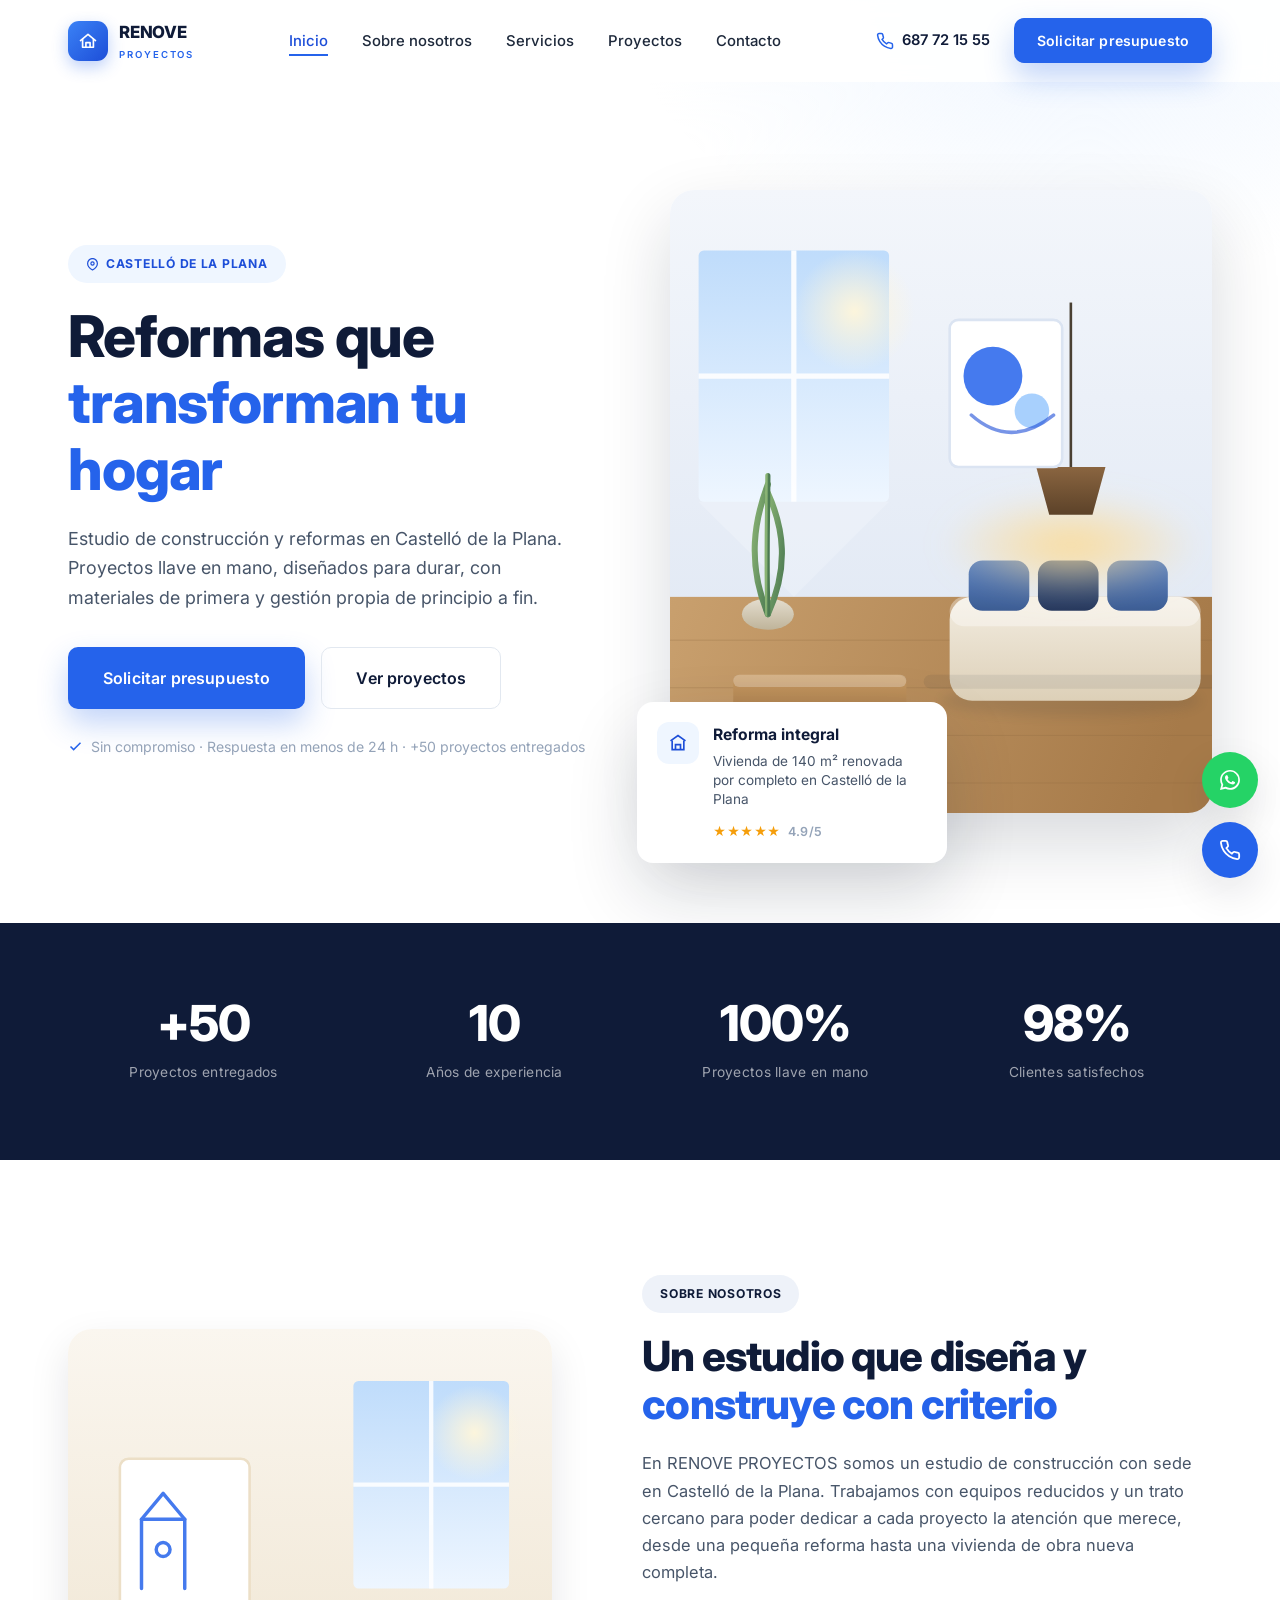
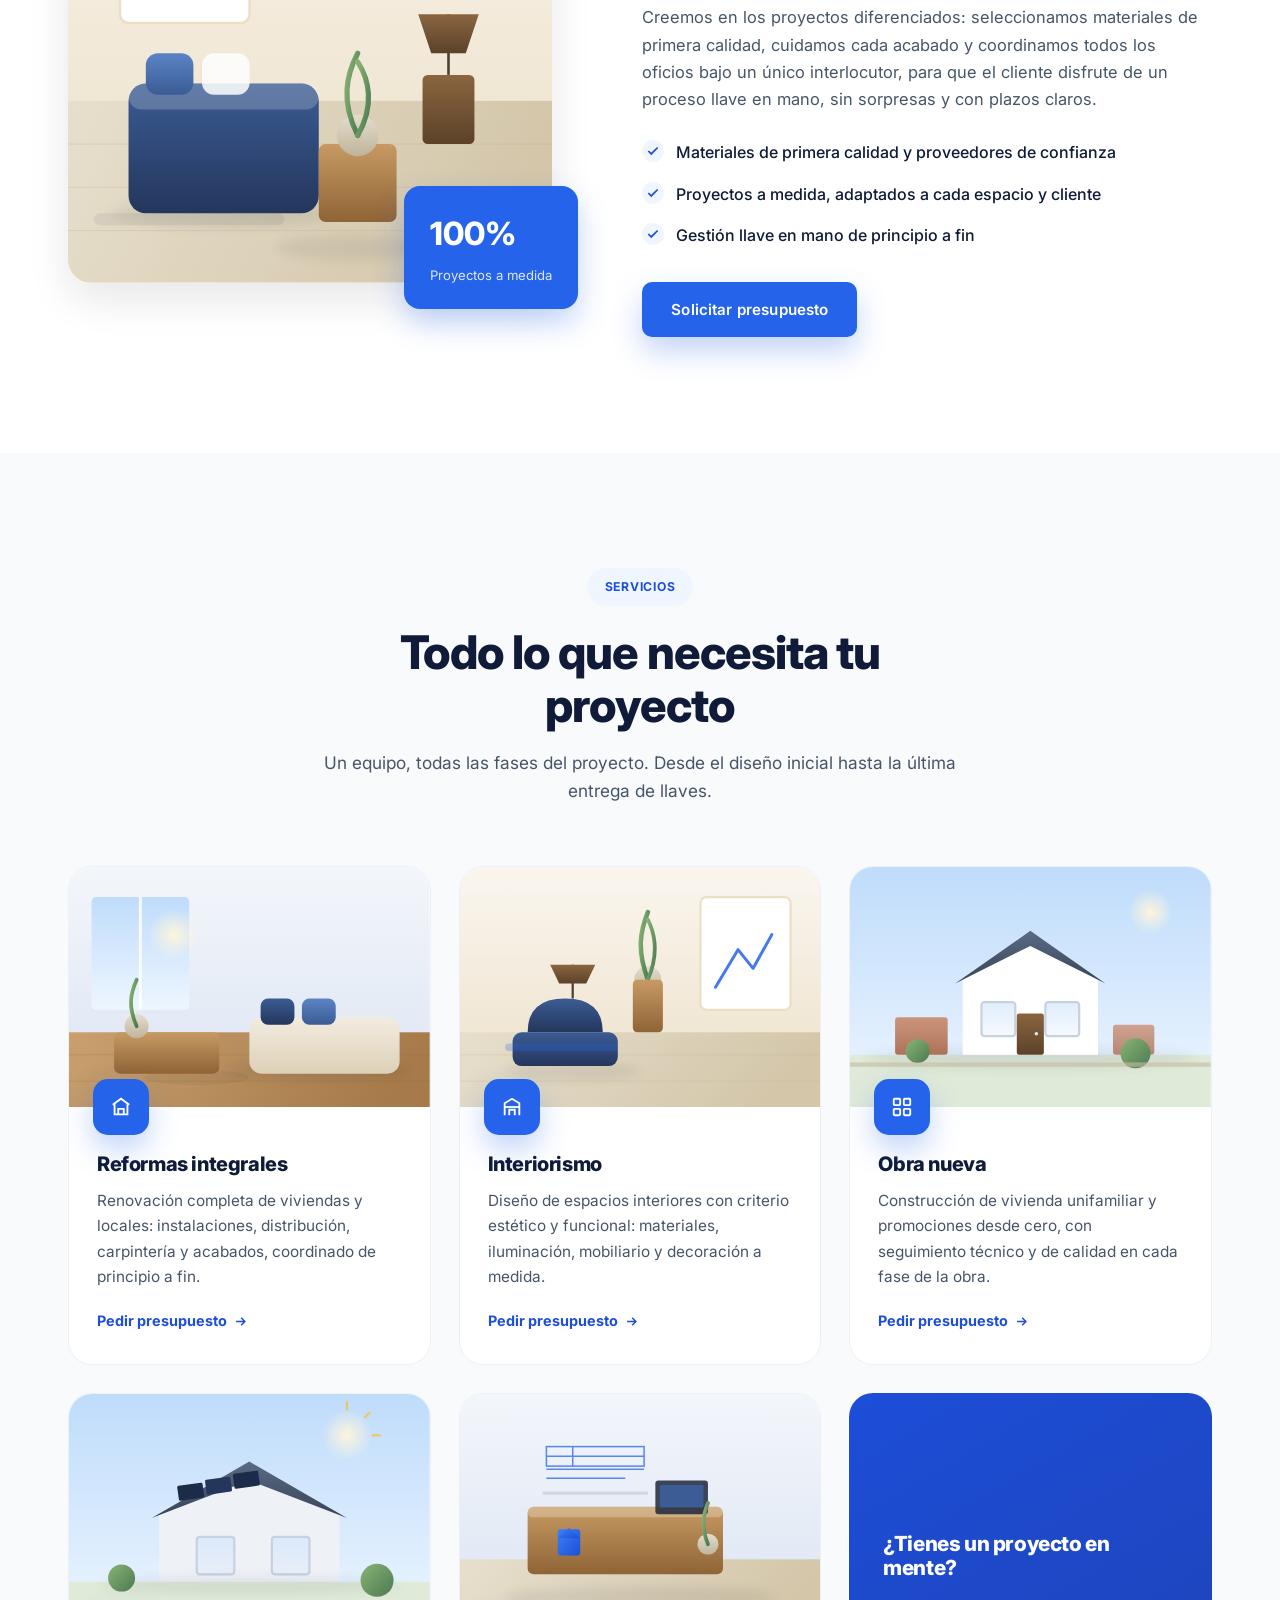
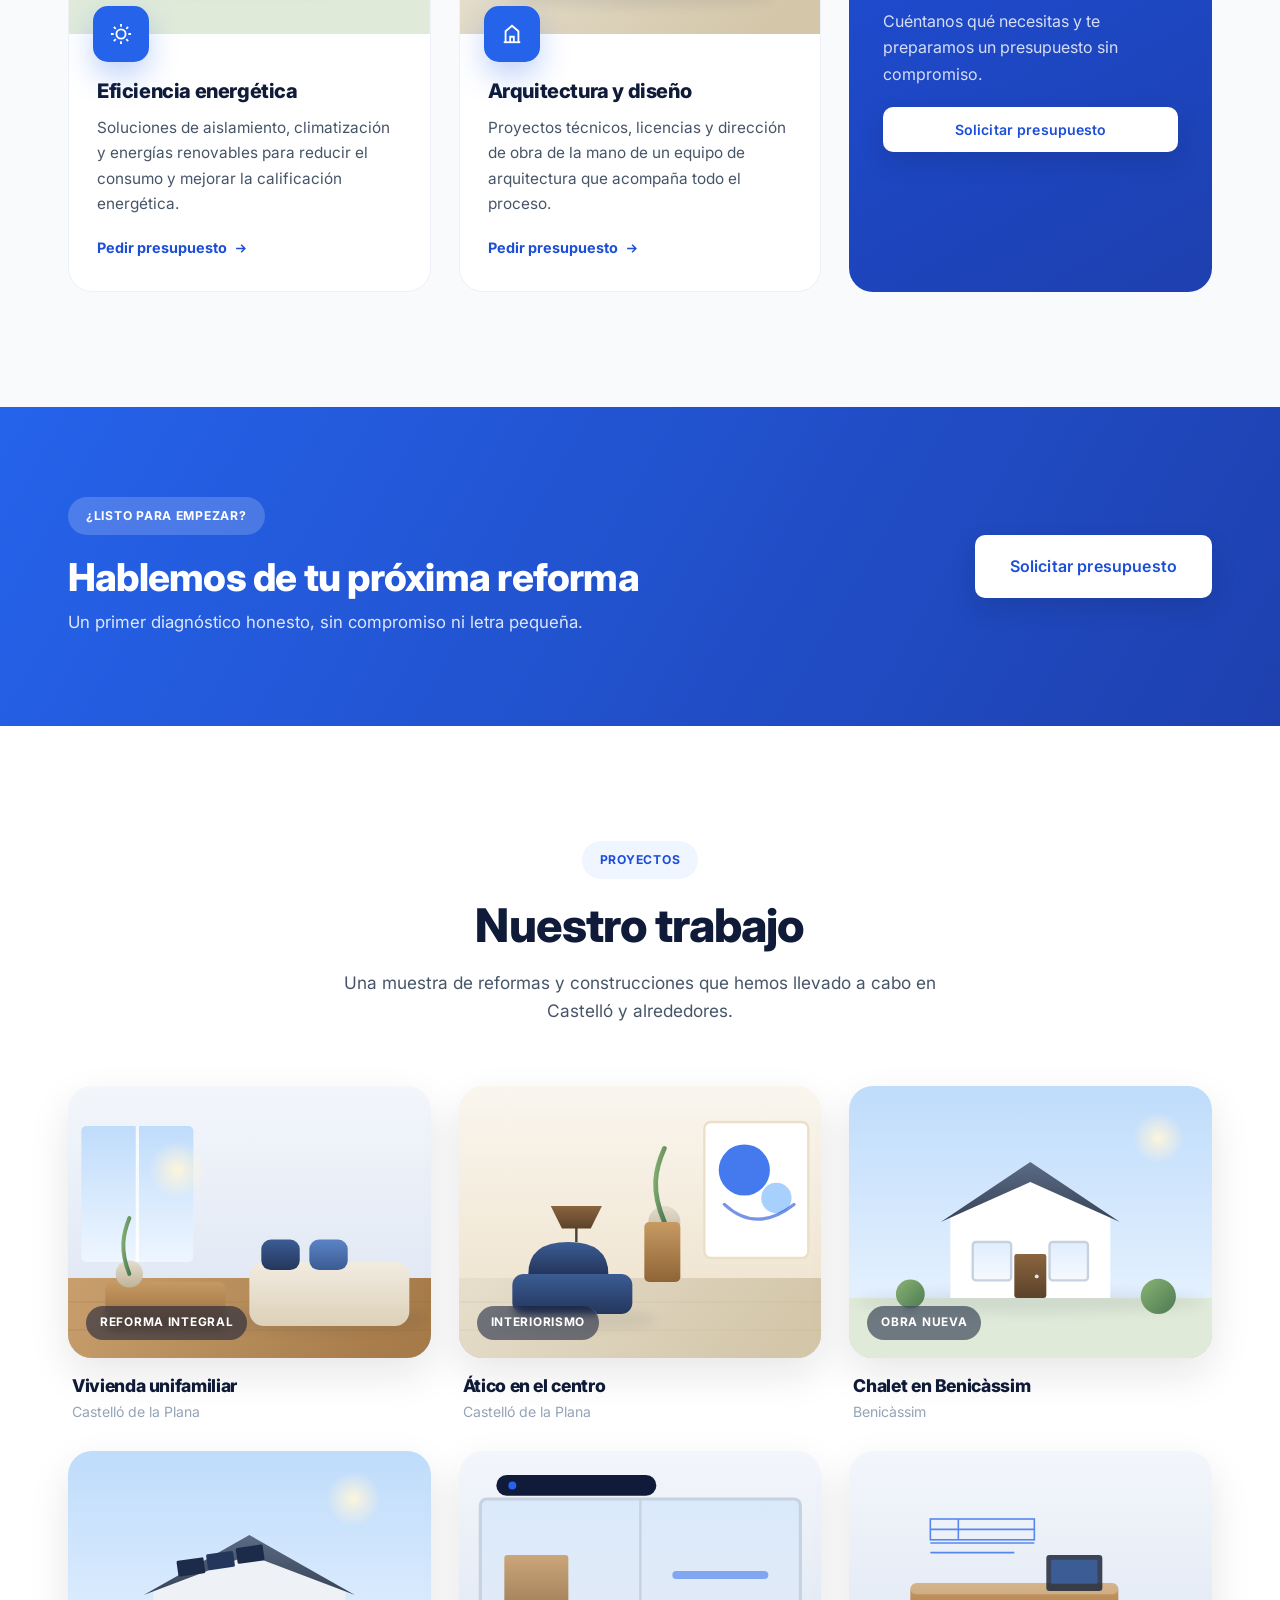
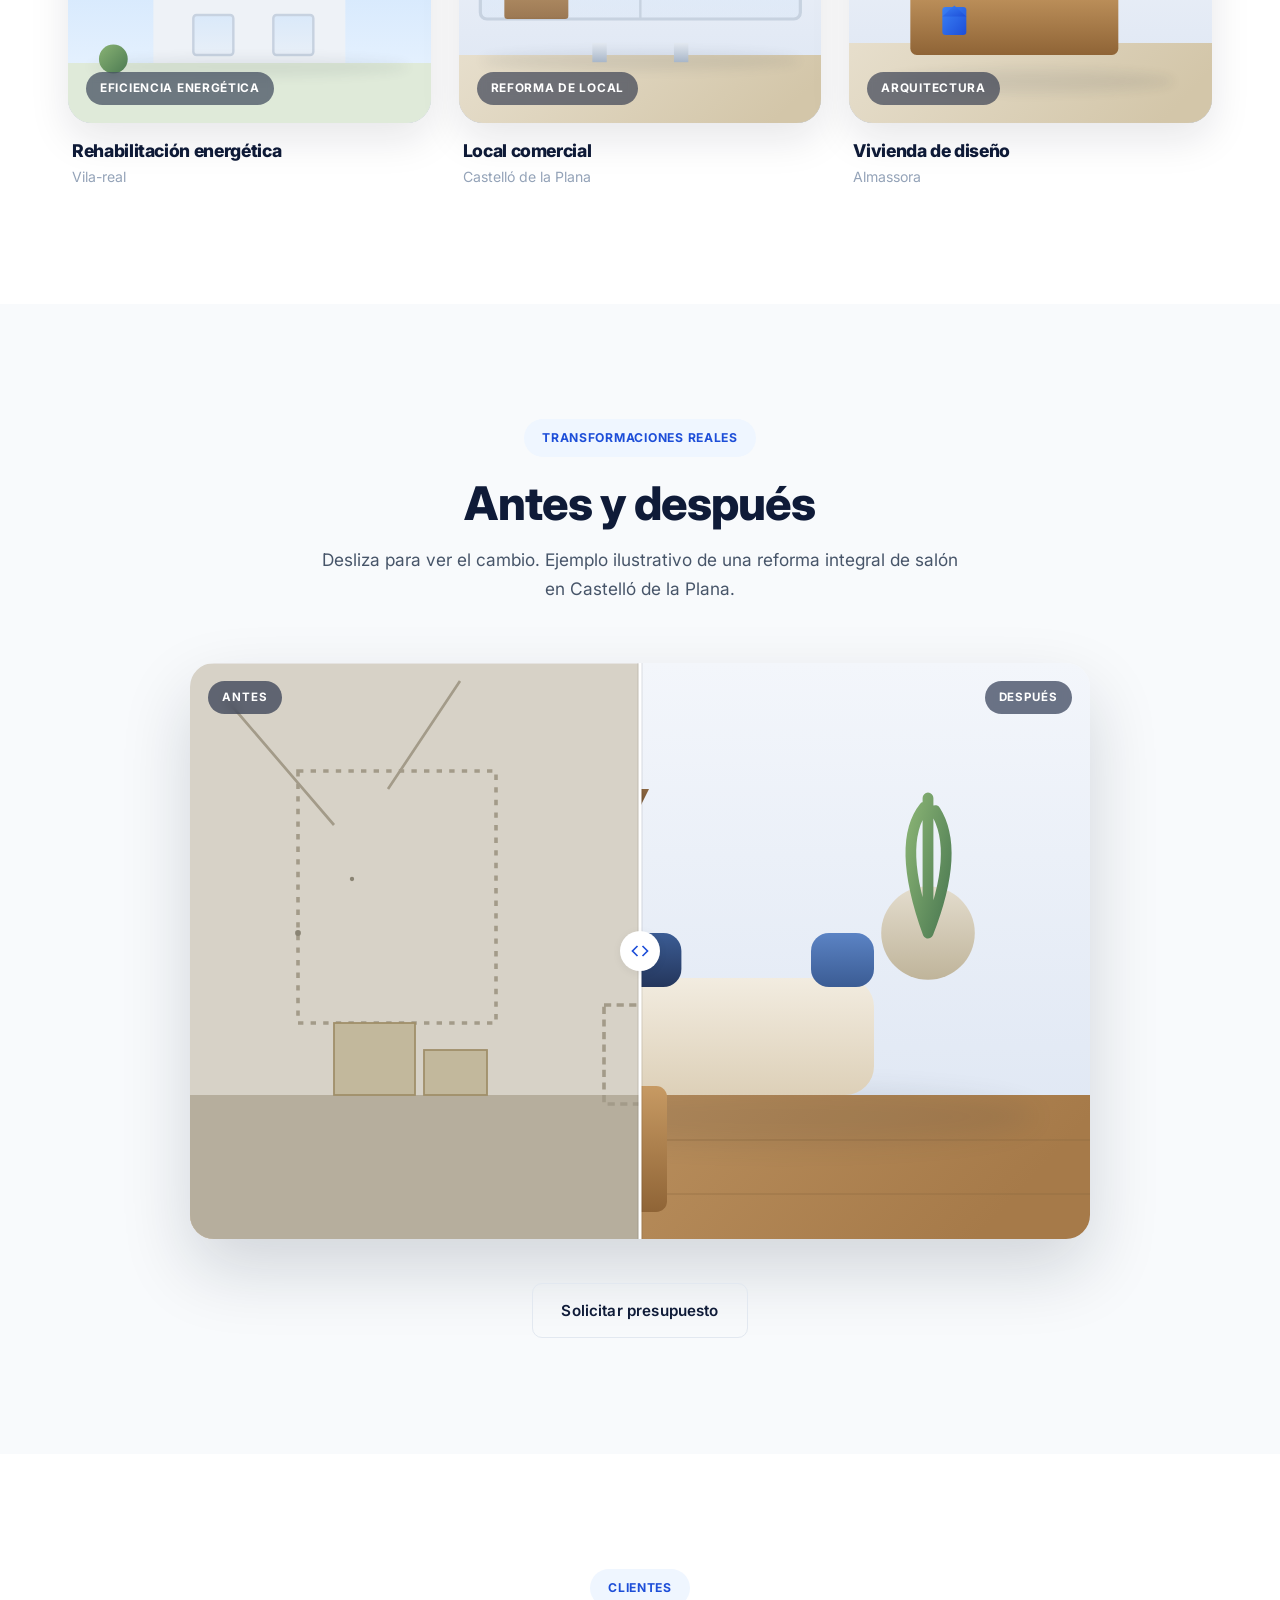
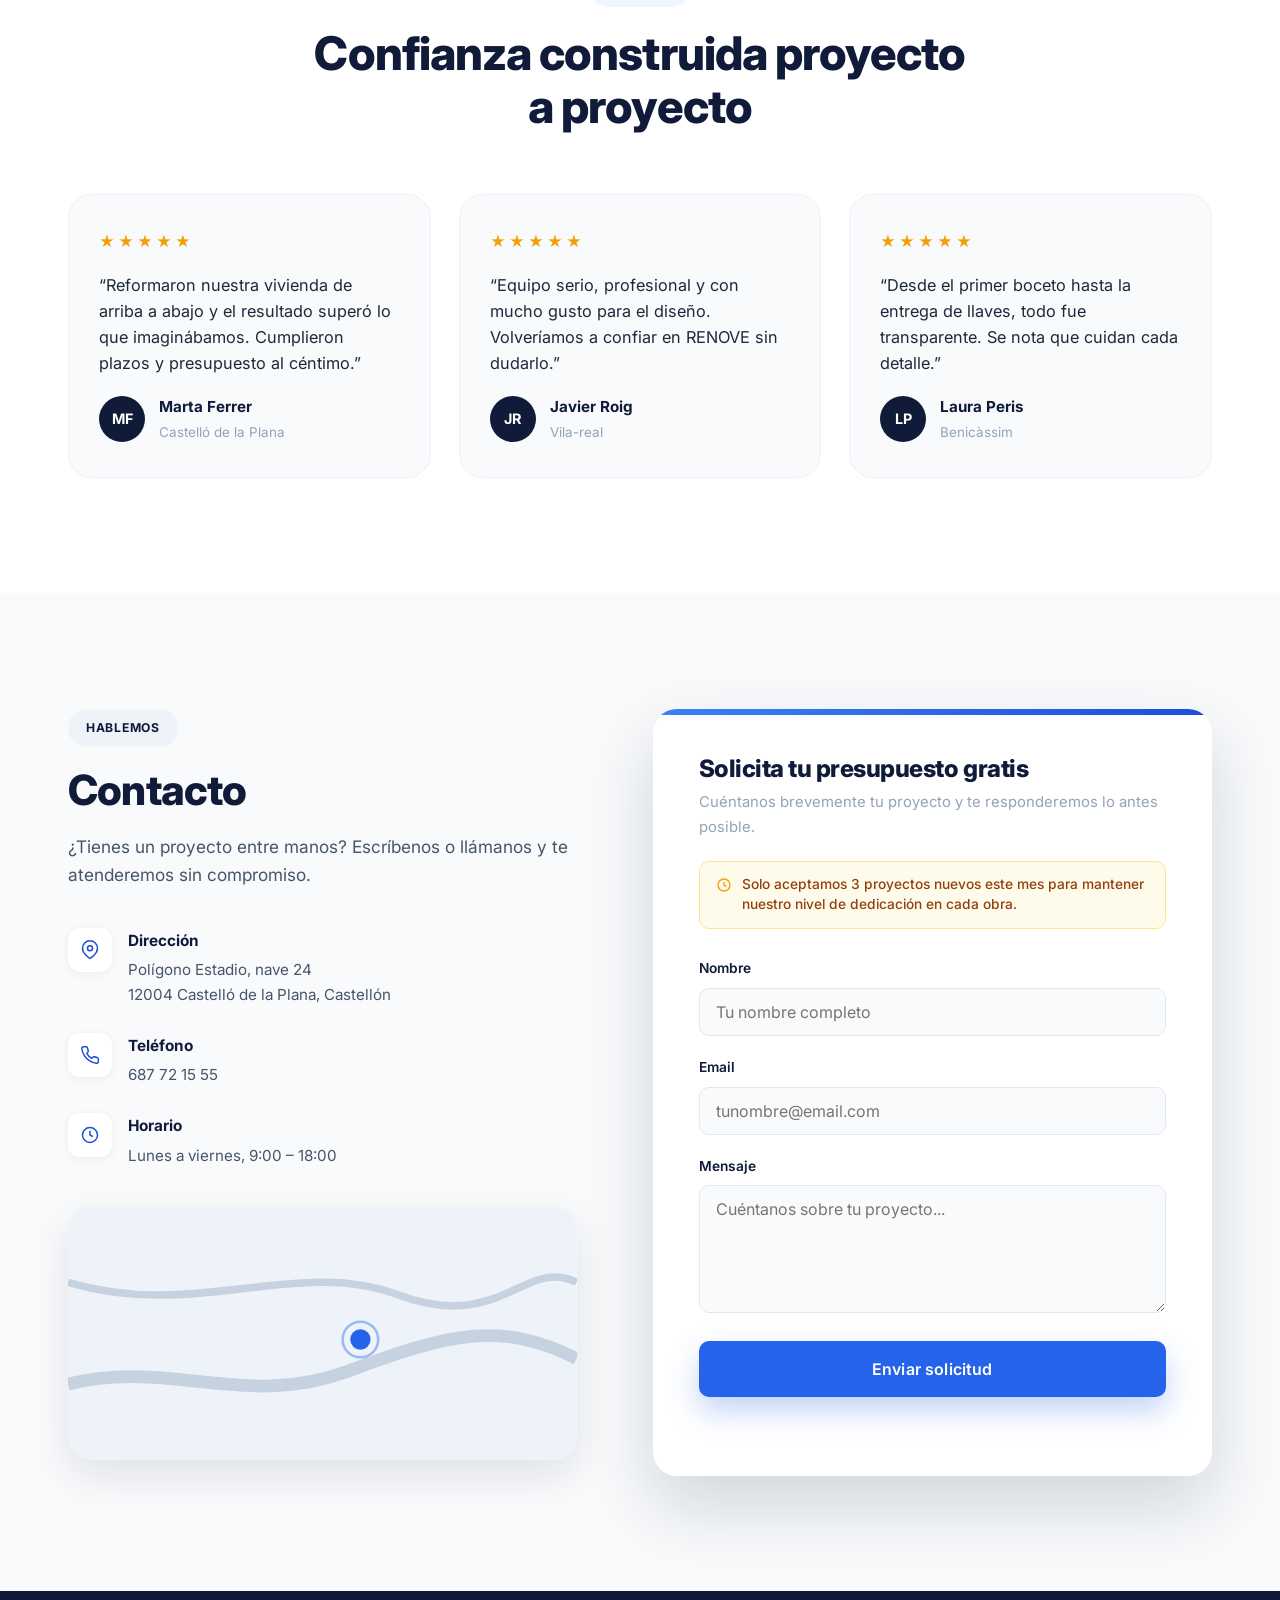
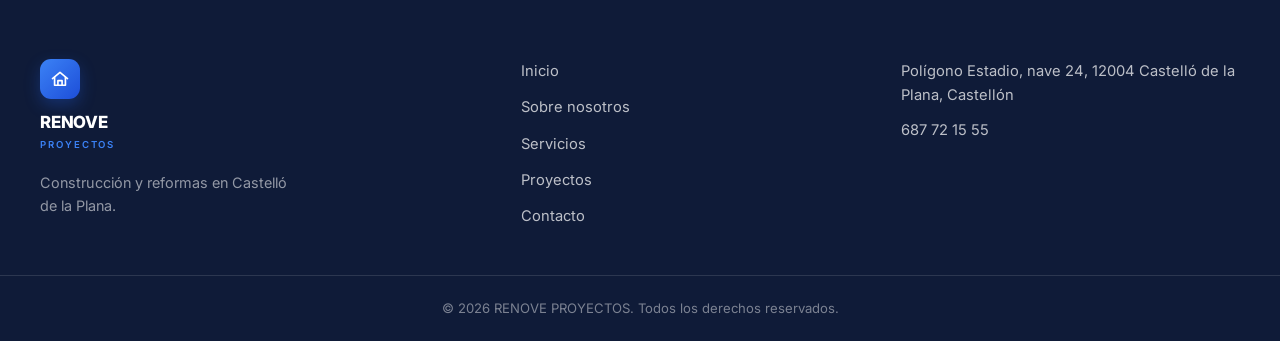
==== commit c9ad9de0: "Redesign visual identity to light SaaS style with navy/blue accent Complete visual direction change " ====
--- a/index.html
+++ b/index.html
@@ -3,21 +3,118 @@
 <head>
 <meta charset="UTF-8">
 <meta name="viewport" content="width=device-width, initial-scale=1.0">
-<title>RENOVE PROYECTOS | Construcción y Reformas de Autor en Castelló de la Plana</title>
-<meta name="description" content="Estudio boutique de construcción y reformas en Castelló de la Plana. Proyectos llave en mano, diseñados para durar: reformas integrales, interiorismo, obra nueva, eficiencia energética y arquitectura.">
-<link rel="icon" href="data:image/svg+xml,<svg xmlns=%22http://www.w3.org/2000/svg%22 viewBox=%220 0 100 100%22><rect width=%22100%22 height=%22100%22 rx=%2220%22 fill=%22%231b1815%22/><text x=%2250%22 y=%2266%22 font-size=%2258%22 text-anchor=%22middle%22 fill=%22%23bd6a34%22 font-family=%22Georgia,serif%22>R</text></svg>">
+<title>RENOVE PROYECTOS | Construcción y Reformas en Castelló de la Plana</title>
+<meta name="description" content="Estudio de construcción y reformas en Castelló de la Plana. Proyectos llave en mano, diseñados para durar: reformas integrales, interiorismo, obra nueva, eficiencia energética y arquitectura.">
+<link rel="icon" href="data:image/svg+xml,<svg xmlns=%22http://www.w3.org/2000/svg%22 viewBox=%220 0 100 100%22><rect width=%22100%22 height=%22100%22 rx=%2224%22 fill=%22%232563eb%22/><text x=%2250%22 y=%2268%22 font-size=%2258%22 font-weight=%22700%22 text-anchor=%22middle%22 fill=%22%23ffffff%22 font-family=%22Arial,sans-serif%22>R</text></svg>">
 <link rel="preconnect" href="https://fonts.googleapis.com">
 <link rel="preconnect" href="https://fonts.gstatic.com" crossorigin>
-<link href="https://fonts.googleapis.com/css2?family=Playfair+Display:ital,wght@0,400;0,500;0,600;0,700;1,400;1,500&family=Inter:wght@400;500;600;700;800&display=swap" rel="stylesheet">
+<link href="https://fonts.googleapis.com/css2?family=Inter:wght@400;500;600;700;800;900&display=swap" rel="stylesheet">
 <link rel="stylesheet" href="styles.css">
 </head>
 <body>
+
+<!-- ===== SHARED SVG ILLUSTRATION DEFS ===== -->
+<svg width="0" height="0" style="position:absolute" aria-hidden="true" focusable="false">
+<defs>
+  <linearGradient id="gWall" x1="0" y1="0" x2="0" y2="1">
+    <stop offset="0%" stop-color="#f3f6fb"/>
+    <stop offset="100%" stop-color="#dbe4f2"/>
+  </linearGradient>
+  <linearGradient id="gWallWarm" x1="0" y1="0" x2="0" y2="1">
+    <stop offset="0%" stop-color="#faf6ef"/>
+    <stop offset="100%" stop-color="#ecdfc7"/>
+  </linearGradient>
+  <linearGradient id="gFloorWood" x1="0" y1="0" x2="1" y2="0.15">
+    <stop offset="0%" stop-color="#c9a06e"/>
+    <stop offset="100%" stop-color="#a67a49"/>
+  </linearGradient>
+  <linearGradient id="gFloorLight" x1="0" y1="0" x2="1" y2="0.2">
+    <stop offset="0%" stop-color="#e7dfcd"/>
+    <stop offset="100%" stop-color="#d3c6a9"/>
+  </linearGradient>
+  <linearGradient id="gSky" x1="0" y1="0" x2="0" y2="1">
+    <stop offset="0%" stop-color="#bfdcfb"/>
+    <stop offset="100%" stop-color="#eef6ff"/>
+  </linearGradient>
+  <radialGradient id="gSun" cx="50%" cy="50%" r="50%">
+    <stop offset="0%" stop-color="#fff6da" stop-opacity="0.95"/>
+    <stop offset="100%" stop-color="#fff6da" stop-opacity="0"/>
+  </radialGradient>
+  <radialGradient id="gLampGlow" cx="50%" cy="50%" r="50%">
+    <stop offset="0%" stop-color="#ffd98a" stop-opacity="0.85"/>
+    <stop offset="100%" stop-color="#ffd98a" stop-opacity="0"/>
+  </radialGradient>
+  <linearGradient id="gSofaBlue" x1="0" y1="0" x2="0" y2="1">
+    <stop offset="0%" stop-color="#3b5c94" />
+    <stop offset="100%" stop-color="#24365c"/>
+  </linearGradient>
+  <linearGradient id="gSofaBlueLight" x1="0" y1="0" x2="0" y2="1">
+    <stop offset="0%" stop-color="#5b83c4"/>
+    <stop offset="100%" stop-color="#3b5c94"/>
+  </linearGradient>
+  <linearGradient id="gSofaNeutral" x1="0" y1="0" x2="0" y2="1">
+    <stop offset="0%" stop-color="#f2ece0"/>
+    <stop offset="100%" stop-color="#ddd0b8"/>
+  </linearGradient>
+  <linearGradient id="gWood" x1="0" y1="0" x2="0" y2="1">
+    <stop offset="0%" stop-color="#c79a63"/>
+    <stop offset="100%" stop-color="#8f6436"/>
+  </linearGradient>
+  <linearGradient id="gWoodDark" x1="0" y1="0" x2="0" y2="1">
+    <stop offset="0%" stop-color="#8a6540"/>
+    <stop offset="100%" stop-color="#5c4229"/>
+  </linearGradient>
+  <linearGradient id="gMarble" x1="0" y1="0" x2="1" y2="0.3">
+    <stop offset="0%" stop-color="#f7f5f0"/>
+    <stop offset="100%" stop-color="#e4e0d6"/>
+  </linearGradient>
+  <linearGradient id="gLeaf" x1="0" y1="0" x2="1" y2="1">
+    <stop offset="0%" stop-color="#89b374"/>
+    <stop offset="100%" stop-color="#4c7a52"/>
+  </linearGradient>
+  <linearGradient id="gPot" x1="0" y1="0" x2="0" y2="1">
+    <stop offset="0%" stop-color="#e4ddce"/>
+    <stop offset="100%" stop-color="#bfb49a"/>
+  </linearGradient>
+  <linearGradient id="gMetal" x1="0" y1="0" x2="0" y2="1">
+    <stop offset="0%" stop-color="#e2e8f0"/>
+    <stop offset="100%" stop-color="#a8b6c8"/>
+  </linearGradient>
+  <linearGradient id="gGlass" x1="0" y1="0" x2="0" y2="1">
+    <stop offset="0%" stop-color="#cfe4fb" stop-opacity="0.65"/>
+    <stop offset="100%" stop-color="#cfe4fb" stop-opacity="0.2"/>
+  </linearGradient>
+  <linearGradient id="gAccentPanel" x1="0" y1="0" x2="1" y2="1">
+    <stop offset="0%" stop-color="#3b82f6"/>
+    <stop offset="100%" stop-color="#1d4ed8"/>
+  </linearGradient>
+  <linearGradient id="gRoof" x1="0" y1="0" x2="0" y2="1">
+    <stop offset="0%" stop-color="#5b6b85"/>
+    <stop offset="100%" stop-color="#374357"/>
+  </linearGradient>
+  <linearGradient id="gBrick" x1="0" y1="0" x2="0" y2="1">
+    <stop offset="0%" stop-color="#c98a6b"/>
+    <stop offset="100%" stop-color="#a86648"/>
+  </linearGradient>
+  <filter id="fSoftShadow" x="-60%" y="-60%" width="220%" height="220%">
+    <feGaussianBlur stdDeviation="7"/>
+  </filter>
+  <filter id="fGlow" x="-100%" y="-100%" width="300%" height="300%">
+    <feGaussianBlur stdDeviation="16"/>
+  </filter>
+  <filter id="fGlowSoft" x="-100%" y="-100%" width="300%" height="300%">
+    <feGaussianBlur stdDeviation="9"/>
+  </filter>
+</defs>
+</svg>
 
 <!-- ===== HEADER ===== -->
 <header class="site-header" id="siteHeader">
   <div class="container header-inner">
     <a href="#inicio" class="logo">
-      <span class="logo-mark">R</span>
+      <span class="logo-mark">
+        <svg viewBox="0 0 24 24" width="20" height="20" fill="none" stroke="#fff" stroke-width="2" stroke-linecap="round" stroke-linejoin="round"><path d="M3 11.5 12 4l9 7.5"/><path d="M5.5 10v9.5h13V10"/><path d="M9.5 19.5V14h5v5.5"/></svg>
+      </span>
       <span class="logo-text">RENOVE<em>PROYECTOS</em></span>
     </a>
 
@@ -36,7 +133,7 @@
         <svg viewBox="0 0 24 24" width="18" height="18" fill="none" stroke="currentColor" stroke-width="2"><path d="M22 16.92v3a2 2 0 0 1-2.18 2 19.79 19.79 0 0 1-8.63-3.07 19.5 19.5 0 0 1-6-6 19.79 19.79 0 0 1-3.07-8.67A2 2 0 0 1 4.11 2h3a2 2 0 0 1 2 1.72c.127.96.361 1.903.7 2.81a2 2 0 0 1-.45 2.11L8.09 9.91a16 16 0 0 0 6 6l1.27-1.27a2 2 0 0 1 2.11-.45c.907.339 1.85.573 2.81.7A2 2 0 0 1 22 16.92z"/></svg>
         687 72 15 55
       </a>
-      <a href="#contacto" class="btn btn-primary btn-small">Presupuesto gratis</a>
+      <a href="#contacto" class="btn btn-primary btn-small">Solicitar presupuesto</a>
     </div>
 
     <button class="nav-toggle" id="navToggle" aria-label="Abrir menú" aria-expanded="false">
@@ -47,43 +144,80 @@
 
 <!-- ===== HERO ===== -->
 <section class="hero" id="inicio">
-  <div class="hero-bg" aria-hidden="true">
-    <svg class="hero-art" viewBox="0 0 900 900" preserveAspectRatio="xMidYMid slice" aria-hidden="true">
-      <g stroke="#e2a26a" stroke-width="1" fill="none" opacity="0.22">
-        <path d="M480 780 L480 420 L620 340 L760 420 L760 780 Z"/>
-        <path d="M480 420 L620 200 L760 420"/>
-        <line x1="620" y1="200" x2="620" y2="340"/>
-        <rect x="520" y="560" width="60" height="90"/>
-        <rect x="660" y="560" width="60" height="90"/>
-        <line x1="480" y1="640" x2="760" y2="640"/>
-      </g>
-      <g stroke="#e2a26a" stroke-width="1" fill="none" opacity="0.14">
-        <circle cx="700" cy="180" r="130"/>
-        <circle cx="700" cy="180" r="170"/>
-      </g>
-      <g stroke="#e2a26a" stroke-width="0.6" opacity="0.16">
-        <line x1="420" y1="0" x2="420" y2="900"/>
-        <line x1="900" y1="300" x2="420" y2="300"/>
-        <line x1="900" y1="620" x2="420" y2="620"/>
-      </g>
-    </svg>
-  </div>
-  <div class="hero-grain" aria-hidden="true"></div>
-  <div class="hero-overlay" aria-hidden="true"></div>
-  <div class="container hero-content">
-    <p class="eyebrow reveal">Estudio boutique de construcción &amp; reformas · Castelló de la Plana</p>
-    <h1 class="reveal">RENOVE <span>PROYECTOS</span></h1>
-    <p class="hero-tagline reveal">Proyectos llave en mano, diseñados para durar.</p>
-    <p class="hero-sub reveal">Reformas integrales, interiorismo y arquitectura de autor para quienes no se conforman con lo genérico. Materiales de primera, gestión propia de principio a fin.</p>
-    <div class="hero-actions reveal">
-      <a href="#contacto" class="btn btn-primary btn-large">Pide tu presupuesto gratis</a>
-      <a href="#proyectos" class="btn btn-ghost btn-large">Ver proyectos</a>
-    </div>
-    <p class="hero-trust reveal">Sin compromiso · Respuesta en menos de 24&nbsp;h</p>
-  </div>
-  <a href="#cifras" class="scroll-cue" aria-label="Bajar a la siguiente sección">
-    <span></span>
-  </a>
+  <div class="container hero-grid">
+    <div class="hero-content">
+      <span class="badge reveal">
+        <svg viewBox="0 0 24 24" width="13" height="13" fill="none" stroke="currentColor" stroke-width="2.2"><path d="M21 10c0 7-9 12-9 12s-9-5-9-12a9 9 0 0 1 18 0Z"/><circle cx="12" cy="10" r="3"/></svg>
+        Castelló de la Plana
+      </span>
+      <h1 class="reveal">Reformas que <span class="text-accent">transforman tu hogar</span></h1>
+      <p class="hero-sub reveal">Estudio de construcción y reformas en Castelló de la Plana. Proyectos llave en mano, diseñados para durar, con materiales de primera y gestión propia de principio a fin.</p>
+      <div class="hero-actions reveal">
+        <a href="#contacto" class="btn btn-primary btn-large">Solicitar presupuesto</a>
+        <a href="#proyectos" class="btn btn-outline-navy btn-large">Ver proyectos</a>
+      </div>
+      <p class="hero-trust reveal">
+        <svg viewBox="0 0 24 24" width="15" height="15" fill="none" stroke="currentColor" stroke-width="2.4"><path d="M20 6 9 17l-5-5"/></svg>
+        Sin compromiso · Respuesta en menos de 24&nbsp;h · +50 proyectos entregados
+      </p>
+    </div>
+
+    <div class="hero-visual reveal">
+      <div class="hero-image">
+        <svg viewBox="0 0 640 720" class="scene" preserveAspectRatio="xMidYMax slice" aria-hidden="true">
+          <rect width="640" height="720" fill="url(#gWall)"/>
+          <rect x="0" y="470" width="640" height="250" fill="url(#gFloorWood)"/>
+          <g stroke="#8f6b41" stroke-width="1" opacity="0.35">
+            <line x1="0" y1="520" x2="640" y2="520"/>
+            <line x1="0" y1="575" x2="640" y2="575"/>
+            <line x1="0" y1="630" x2="640" y2="630"/>
+            <line x1="0" y1="685" x2="640" y2="685"/>
+          </g>
+          <rect x="40" y="70" width="220" height="290" rx="6" fill="url(#gSky)"/>
+          <circle cx="220" cy="140" r="70" fill="url(#gSun)"/>
+          <g stroke="#ffffff" stroke-width="6" opacity="0.9">
+            <line x1="150" y1="70" x2="150" y2="360"/>
+            <line x1="40" y1="215" x2="260" y2="215"/>
+          </g>
+          <polygon points="40,360 150,470 260,360" fill="#ffffff" opacity="0.18"/>
+          <ellipse cx="470" cy="590" rx="150" ry="18" fill="#1e293b" opacity="0.10" filter="url(#fSoftShadow)"/>
+          <rect x="330" y="470" width="290" height="120" rx="26" fill="url(#gSofaNeutral)"/>
+          <rect x="330" y="470" width="290" height="34" rx="17" fill="#ffffff" opacity="0.35"/>
+          <rect x="352" y="428" width="70" height="58" rx="16" fill="url(#gSofaBlueLight)"/>
+          <rect x="432" y="428" width="70" height="58" rx="16" fill="url(#gSofaBlue)"/>
+          <rect x="512" y="428" width="70" height="58" rx="16" fill="url(#gSofaBlueLight)"/>
+          <rect x="300" y="560" width="340" height="16" rx="8" fill="#1e293b" opacity="0.08"/>
+          <ellipse cx="180" cy="640" rx="120" ry="16" fill="#1e293b" opacity="0.07" filter="url(#fSoftShadow)"/>
+          <rect x="80" y="560" width="200" height="90" rx="10" fill="url(#gWood)"/>
+          <rect x="80" y="560" width="200" height="14" rx="7" fill="#ffffff" opacity="0.25"/>
+          <ellipse cx="470" cy="410" rx="150" ry="60" fill="url(#gLampGlow)" filter="url(#fGlow)"/>
+          <line x1="470" y1="130" x2="470" y2="320" stroke="#4a4033" stroke-width="3"/>
+          <path d="M430 320 L510 320 L495 375 L445 375 Z" fill="url(#gWoodDark)"/>
+          <g>
+            <ellipse cx="120" cy="490" rx="30" ry="18" fill="url(#gPot)"/>
+            <path d="M120 490 C 95 430, 105 380, 120 340" stroke="url(#gLeaf)" stroke-width="7" fill="none" stroke-linecap="round"/>
+            <path d="M120 490 C 145 435, 138 390, 120 350" stroke="url(#gLeaf)" stroke-width="7" fill="none" stroke-linecap="round"/>
+            <path d="M120 490 C 118 420, 120 370, 120 330" stroke="url(#gLeaf)" stroke-width="6" fill="none" stroke-linecap="round"/>
+          </g>
+          <rect x="330" y="150" width="130" height="170" rx="10" fill="#ffffff"/>
+          <rect x="330" y="150" width="130" height="170" rx="10" fill="none" stroke="#dbe4f2" stroke-width="3"/>
+          <circle cx="380" cy="215" r="34" fill="#2563eb" opacity="0.85"/>
+          <circle cx="425" cy="255" r="20" fill="#93c5fd" opacity="0.8"/>
+          <path d="M355 260 Q 400 300 450 260" stroke="#1d4ed8" stroke-width="4" fill="none" stroke-linecap="round" opacity="0.6"/>
+        </svg>
+      </div>
+      <div class="hero-floating-card">
+        <span class="hero-floating-icon">
+          <svg viewBox="0 0 24 24" width="20" height="20" fill="none" stroke="currentColor" stroke-width="2"><path d="M3 9.5 12 3l9 6.5"/><path d="M5 9v11h14V9"/><path d="M9 20v-6h6v6"/></svg>
+        </span>
+        <div>
+          <strong>Reforma integral</strong>
+          <p>Vivienda de 140&nbsp;m² renovada por completo en Castelló de la Plana</p>
+          <span class="hero-floating-rating">★★★★★ <em>4.9/5</em></span>
+        </div>
+      </div>
+    </div>
+  </div>
 </section>
 
 <!-- ===== CIFRAS / STATS ===== -->
@@ -112,20 +246,42 @@
 <section class="about" id="nosotros">
   <div class="container about-grid">
     <div class="about-visual reveal">
-      <div class="ph-image ph-image--about">
-        <div class="grain" aria-hidden="true"></div>
-        <svg viewBox="0 0 400 500" class="ph-art" aria-hidden="true">
-          <g stroke="currentColor" stroke-width="1.4" fill="none" opacity="0.9">
-            <rect x="70" y="120" width="260" height="260" />
-            <line x1="70" y1="200" x2="330" y2="200"/>
-            <line x1="200" y1="120" x2="200" y2="380"/>
-            <rect x="95" y="230" width="75" height="60"/>
-            <rect x="230" y="230" width="75" height="60"/>
-            <path d="M70 120 L200 40 L330 120"/>
-            <circle cx="200" cy="80" r="14"/>
-            <line x1="70" y1="380" x2="330" y2="380"/>
-            <line x1="55" y1="400" x2="345" y2="400"/>
+      <div class="img-card about-image">
+        <svg viewBox="0 0 560 640" class="scene" preserveAspectRatio="xMidYMid slice" aria-hidden="true">
+          <rect width="560" height="640" fill="url(#gWallWarm)"/>
+          <rect x="0" y="430" width="560" height="210" fill="url(#gFloorLight)"/>
+          <g stroke="#c3b28d" stroke-width="1" opacity="0.4">
+            <line x1="0" y1="480" x2="560" y2="480"/>
+            <line x1="0" y1="530" x2="560" y2="530"/>
+            <line x1="0" y1="580" x2="560" y2="580"/>
           </g>
+          <rect x="330" y="60" width="180" height="240" rx="6" fill="url(#gSky)"/>
+          <circle cx="470" cy="120" r="55" fill="url(#gSun)"/>
+          <g stroke="#fff" stroke-width="5" opacity="0.85">
+            <line x1="420" y1="60" x2="420" y2="300"/>
+            <line x1="330" y1="180" x2="510" y2="180"/>
+          </g>
+          <ellipse cx="180" cy="560" rx="130" ry="16" fill="#1e293b" opacity="0.08" filter="url(#fSoftShadow)"/>
+          <rect x="70" y="410" width="220" height="150" rx="20" fill="url(#gSofaBlue)"/>
+          <rect x="70" y="410" width="220" height="30" rx="15" fill="#ffffff" opacity="0.2"/>
+          <rect x="90" y="375" width="55" height="48" rx="14" fill="url(#gSofaBlueLight)"/>
+          <rect x="155" y="375" width="55" height="48" rx="14" fill="#ffffff" opacity="0.85"/>
+          <rect x="30" y="560" width="220" height="14" rx="7" fill="#1e293b" opacity="0.07"/>
+          <ellipse cx="330" cy="600" rx="90" ry="14" fill="#1e293b" opacity="0.07" filter="url(#fSoftShadow)"/>
+          <rect x="290" y="480" width="90" height="90" rx="8" fill="url(#gWood)"/>
+          <circle cx="335" cy="470" r="24" fill="url(#gPot)"/>
+          <path d="M335 470 C 315 430, 322 400, 335 375" stroke="url(#gLeaf)" stroke-width="6" fill="none" stroke-linecap="round"/>
+          <path d="M335 470 C 355 435, 348 405, 335 385" stroke="url(#gLeaf)" stroke-width="6" fill="none" stroke-linecap="round"/>
+          <rect x="60" y="150" width="150" height="190" rx="10" fill="#ffffff"/>
+          <rect x="60" y="150" width="150" height="190" rx="10" fill="none" stroke="#ecdfc7" stroke-width="3"/>
+          <g fill="none" stroke="#2563eb" stroke-width="4" stroke-linecap="round" stroke-linejoin="round" opacity="0.85">
+            <path d="M85 300 L85 220 L135 220 L135 300"/>
+            <path d="M85 220 L110 190 L135 220"/>
+            <circle cx="110" cy="255" r="8"/>
+          </g>
+          <rect x="410" y="400" width="60" height="80" rx="6" fill="url(#gWoodDark)"/>
+          <line x1="440" y1="330" x2="440" y2="400" stroke="#4a4033" stroke-width="3"/>
+          <path d="M405 330 L475 330 L460 375 L420 375 Z" fill="url(#gWoodDark)"/>
         </svg>
       </div>
       <div class="about-badge">
@@ -135,27 +291,27 @@
     </div>
 
     <div class="about-copy reveal">
-      <p class="section-eyebrow">Sobre nosotros</p>
-      <h2>Un estudio boutique que diseña y construye con criterio</h2>
-      <p>En RENOVE PROYECTOS somos un estudio boutique de construcción con sede en Castelló de la Plana. Trabajamos con equipos reducidos y un trato cercano para poder dedicar a cada proyecto la atención que merece, desde una pequeña reforma hasta una vivienda de obra nueva completa.</p>
+      <span class="badge badge-navy">Sobre nosotros</span>
+      <h2>Un estudio que diseña y <span class="text-accent">construye con criterio</span></h2>
+      <p>En RENOVE PROYECTOS somos un estudio de construcción con sede en Castelló de la Plana. Trabajamos con equipos reducidos y un trato cercano para poder dedicar a cada proyecto la atención que merece, desde una pequeña reforma hasta una vivienda de obra nueva completa.</p>
       <p>Creemos en los proyectos diferenciados: seleccionamos materiales de primera calidad, cuidamos cada acabado y coordinamos todos los oficios bajo un único interlocutor, para que el cliente disfrute de un proceso llave en mano, sin sorpresas y con plazos claros.</p>
 
       <ul class="about-points">
         <li>
-          <svg viewBox="0 0 24 24" width="20" height="20" fill="none" stroke="currentColor" stroke-width="2"><path d="M20 6 9 17l-5-5"/></svg>
+          <span class="check-icon"><svg viewBox="0 0 24 24" width="14" height="14" fill="none" stroke="currentColor" stroke-width="3"><path d="M20 6 9 17l-5-5"/></svg></span>
           Materiales de primera calidad y proveedores de confianza
         </li>
         <li>
-          <svg viewBox="0 0 24 24" width="20" height="20" fill="none" stroke="currentColor" stroke-width="2"><path d="M20 6 9 17l-5-5"/></svg>
+          <span class="check-icon"><svg viewBox="0 0 24 24" width="14" height="14" fill="none" stroke="currentColor" stroke-width="3"><path d="M20 6 9 17l-5-5"/></svg></span>
           Proyectos a medida, adaptados a cada espacio y cliente
         </li>
         <li>
-          <svg viewBox="0 0 24 24" width="20" height="20" fill="none" stroke="currentColor" stroke-width="2"><path d="M20 6 9 17l-5-5"/></svg>
+          <span class="check-icon"><svg viewBox="0 0 24 24" width="14" height="14" fill="none" stroke="currentColor" stroke-width="3"><path d="M20 6 9 17l-5-5"/></svg></span>
           Gestión llave en mano de principio a fin
         </li>
       </ul>
 
-      <a href="#contacto" class="btn btn-outline">Pide tu presupuesto gratis</a>
+      <a href="#contacto" class="btn btn-primary">Solicitar presupuesto</a>
     </div>
   </div>
 </section>
@@ -164,56 +320,175 @@
 <section class="services" id="servicios">
   <div class="container">
     <div class="section-head reveal">
-      <p class="section-eyebrow">Qué hacemos</p>
-      <h2>Servicios</h2>
+      <span class="badge">Servicios</span>
+      <h2>Todo lo que necesita tu proyecto</h2>
       <p class="section-lead">Un equipo, todas las fases del proyecto. Desde el diseño inicial hasta la última entrega de llaves.</p>
     </div>
 
     <div class="services-grid">
       <article class="service-card reveal">
-        <div class="service-icon">
-          <svg viewBox="0 0 24 24" width="26" height="26" fill="none" stroke="currentColor" stroke-width="1.5"><path d="M3 9.5 12 3l9 6.5"/><path d="M5 9v11h14V9"/><path d="M9 20v-6h6v6"/></svg>
-        </div>
-        <h3>Reformas integrales</h3>
-        <p>Renovación completa de viviendas y locales: instalaciones, distribución, carpintería y acabados, coordinado de principio a fin.</p>
+        <div class="service-card-media">
+          <svg viewBox="0 0 480 320" class="scene" preserveAspectRatio="xMidYMid slice" aria-hidden="true">
+            <rect width="480" height="320" fill="url(#gWall)"/>
+            <rect x="0" y="220" width="480" height="100" fill="url(#gFloorWood)"/>
+            <g stroke="#8f6b41" stroke-width="1" opacity="0.3"><line x1="0" y1="250" x2="480" y2="250"/><line x1="0" y1="285" x2="480" y2="285"/></g>
+            <rect x="30" y="40" width="130" height="150" rx="6" fill="url(#gSky)"/>
+            <circle cx="140" cy="90" r="34" fill="url(#gSun)"/>
+            <line x1="95" y1="40" x2="95" y2="190" stroke="#fff" stroke-width="4" opacity="0.85"/>
+            <ellipse cx="330" cy="270" rx="120" ry="14" fill="#1e293b" opacity="0.09" filter="url(#fSoftShadow)"/>
+            <rect x="240" y="200" width="200" height="75" rx="16" fill="url(#gSofaNeutral)"/>
+            <rect x="255" y="175" width="45" height="35" rx="10" fill="url(#gSofaBlue)"/>
+            <rect x="310" y="175" width="45" height="35" rx="10" fill="url(#gSofaBlueLight)"/>
+            <ellipse cx="170" cy="280" rx="70" ry="10" fill="#1e293b" opacity="0.06"/>
+            <rect x="60" y="220" width="140" height="55" rx="8" fill="url(#gWood)"/>
+            <circle cx="90" cy="212" r="16" fill="url(#gPot)"/>
+            <path d="M90 212 C 78 185 82 168 90 150" stroke="url(#gLeaf)" stroke-width="5" fill="none" stroke-linecap="round"/>
+          </svg>
+        </div>
+        <span class="service-card-icon">
+          <svg viewBox="0 0 24 24" width="22" height="22" fill="none" stroke="currentColor" stroke-width="2"><path d="M3 9.5 12 3l9 6.5"/><path d="M5 9v11h14V9"/><path d="M9 20v-6h6v6"/></svg>
+        </span>
+        <div class="service-card-body">
+          <h3>Reformas integrales</h3>
+          <p>Renovación completa de viviendas y locales: instalaciones, distribución, carpintería y acabados, coordinado de principio a fin.</p>
+          <a href="#contacto" class="service-card-link">Pedir presupuesto <svg viewBox="0 0 24 24" width="15" height="15" fill="none" stroke="currentColor" stroke-width="2.4"><path d="M5 12h14M13 6l6 6-6 6"/></svg></a>
+        </div>
       </article>
 
       <article class="service-card reveal">
-        <div class="service-icon">
-          <svg viewBox="0 0 24 24" width="26" height="26" fill="none" stroke="currentColor" stroke-width="1.5"><path d="M4 21V8l8-5 8 5v13"/><path d="M9 21v-6h6v6"/><path d="M4 12h16"/></svg>
-        </div>
-        <h3>Interiorismo</h3>
-        <p>Diseño de espacios interiores con criterio estético y funcional: materiales, iluminación, mobiliario y decoración a medida.</p>
+        <div class="service-card-media">
+          <svg viewBox="0 0 480 320" class="scene" preserveAspectRatio="xMidYMid slice" aria-hidden="true">
+            <rect width="480" height="320" fill="url(#gWallWarm)"/>
+            <rect x="0" y="220" width="480" height="100" fill="url(#gFloorLight)"/>
+            <g stroke="#c3b28d" stroke-width="1" opacity="0.35"><line x1="0" y1="250" x2="480" y2="250"/><line x1="0" y1="285" x2="480" y2="285"/></g>
+            <rect x="320" y="40" width="120" height="150" rx="8" fill="#ffffff"/>
+            <rect x="320" y="40" width="120" height="150" rx="8" fill="none" stroke="#ecdfc7" stroke-width="3"/>
+            <path d="M340 160 L370 110 L390 135 L415 90" stroke="#2563eb" stroke-width="4" fill="none" stroke-linecap="round" stroke-linejoin="round" opacity="0.85"/>
+            <ellipse cx="150" cy="272" rx="90" ry="12" fill="#1e293b" opacity="0.08" filter="url(#fSoftShadow)"/>
+            <path d="M90 220 Q90 175 140 175 Q190 175 190 220" fill="url(#gSofaBlue)"/>
+            <rect x="70" y="220" width="140" height="45" rx="12" fill="url(#gSofaBlue)"/>
+            <circle cx="250" cy="150" r="18" fill="url(#gPot)"/>
+            <path d="M250 150 C 235 110 240 85 250 60" stroke="url(#gLeaf)" stroke-width="6" fill="none" stroke-linecap="round"/>
+            <path d="M250 150 C 265 115 260 90 250 70" stroke="url(#gLeaf)" stroke-width="5" fill="none" stroke-linecap="round"/>
+            <rect x="230" y="150" width="40" height="70" rx="6" fill="url(#gWood)"/>
+            <line x1="150" y1="130" x2="150" y2="175" stroke="#4a4033" stroke-width="3"/>
+            <path d="M120 130 L180 130 L168 155 L132 155 Z" fill="url(#gWoodDark)"/>
+            <rect x="60" y="235" width="150" height="10" rx="5" fill="#2563eb" opacity="0.25"/>
+          </svg>
+        </div>
+        <span class="service-card-icon">
+          <svg viewBox="0 0 24 24" width="22" height="22" fill="none" stroke="currentColor" stroke-width="2"><path d="M4 21V8l8-5 8 5v13"/><path d="M9 21v-6h6v6"/><path d="M4 12h16"/></svg>
+        </span>
+        <div class="service-card-body">
+          <h3>Interiorismo</h3>
+          <p>Diseño de espacios interiores con criterio estético y funcional: materiales, iluminación, mobiliario y decoración a medida.</p>
+          <a href="#contacto" class="service-card-link">Pedir presupuesto <svg viewBox="0 0 24 24" width="15" height="15" fill="none" stroke="currentColor" stroke-width="2.4"><path d="M5 12h14M13 6l6 6-6 6"/></svg></a>
+        </div>
       </article>
 
       <article class="service-card reveal">
-        <div class="service-icon">
-          <svg viewBox="0 0 24 24" width="26" height="26" fill="none" stroke="currentColor" stroke-width="1.5"><rect x="3" y="3" width="7" height="7" rx="1"/><rect x="14" y="3" width="7" height="7" rx="1"/><rect x="3" y="14" width="7" height="7" rx="1"/><rect x="14" y="14" width="7" height="7" rx="1"/></svg>
-        </div>
-        <h3>Obra nueva</h3>
-        <p>Construcción de vivienda unifamiliar y promociones desde cero, con seguimiento técnico y de calidad en cada fase de la obra.</p>
+        <div class="service-card-media">
+          <svg viewBox="0 0 480 320" class="scene" preserveAspectRatio="xMidYMid slice" aria-hidden="true">
+            <rect width="480" height="320" fill="url(#gSky)"/>
+            <circle cx="400" cy="60" r="30" fill="url(#gSun)"/>
+            <rect x="0" y="250" width="480" height="70" fill="#dfead9"/>
+            <ellipse cx="240" cy="255" rx="220" ry="14" fill="#1e293b" opacity="0.08" filter="url(#fSoftShadow)"/>
+            <polygon points="150,250 150,150 240,90 330,150 330,250" fill="#ffffff"/>
+            <polygon points="140,155 240,85 340,155 240,105" fill="url(#gRoof)"/>
+            <rect x="175" y="180" width="45" height="45" rx="4" fill="url(#gGlass)" stroke="#c7d2e0" stroke-width="3"/>
+            <rect x="260" y="180" width="45" height="45" rx="4" fill="url(#gGlass)" stroke="#c7d2e0" stroke-width="3"/>
+            <rect x="222" y="195" width="36" height="55" rx="3" fill="url(#gWoodDark)"/>
+            <circle cx="248" cy="222" r="2.4" fill="#e2e8f0"/>
+            <rect x="60" y="200" width="70" height="50" rx="4" fill="url(#gBrick)" opacity="0.9"/>
+            <rect x="350" y="210" width="55" height="40" rx="4" fill="url(#gBrick)" opacity="0.75"/>
+            <circle cx="90" cy="245" r="16" fill="url(#gLeaf)"/>
+            <circle cx="380" cy="248" r="20" fill="url(#gLeaf)"/>
+            <rect x="0" y="260" width="480" height="6" fill="#c7bda0" opacity="0.6"/>
+          </svg>
+        </div>
+        <span class="service-card-icon">
+          <svg viewBox="0 0 24 24" width="22" height="22" fill="none" stroke="currentColor" stroke-width="2"><rect x="3" y="3" width="7" height="7" rx="1"/><rect x="14" y="3" width="7" height="7" rx="1"/><rect x="3" y="14" width="7" height="7" rx="1"/><rect x="14" y="14" width="7" height="7" rx="1"/></svg>
+        </span>
+        <div class="service-card-body">
+          <h3>Obra nueva</h3>
+          <p>Construcción de vivienda unifamiliar y promociones desde cero, con seguimiento técnico y de calidad en cada fase de la obra.</p>
+          <a href="#contacto" class="service-card-link">Pedir presupuesto <svg viewBox="0 0 24 24" width="15" height="15" fill="none" stroke="currentColor" stroke-width="2.4"><path d="M5 12h14M13 6l6 6-6 6"/></svg></a>
+        </div>
       </article>
 
       <article class="service-card reveal">
-        <div class="service-icon">
-          <svg viewBox="0 0 24 24" width="26" height="26" fill="none" stroke="currentColor" stroke-width="1.5"><circle cx="12" cy="12" r="5"/><path d="M12 1v3M12 20v3M4.2 4.2l2.1 2.1M17.7 17.7l2.1 2.1M1 12h3M20 12h3M4.2 19.8l2.1-2.1M17.7 6.3l2.1-2.1"/></svg>
-        </div>
-        <h3>Eficiencia energética</h3>
-        <p>Soluciones de aislamiento, climatización y energías renovables para reducir el consumo y mejorar la calificación energética.</p>
+        <div class="service-card-media">
+          <svg viewBox="0 0 480 320" class="scene" preserveAspectRatio="xMidYMid slice" aria-hidden="true">
+            <rect width="480" height="320" fill="url(#gSky)"/>
+            <circle cx="370" cy="55" r="34" fill="url(#gSun)"/>
+            <g stroke="#fbbf24" stroke-width="3" opacity="0.7">
+              <line x1="370" y1="10" x2="370" y2="22"/>
+              <line x1="415" y1="55" x2="403" y2="55"/>
+              <line x1="401" y1="24" x2="393" y2="32"/>
+            </g>
+            <rect x="0" y="250" width="480" height="70" fill="#dfead9"/>
+            <polygon points="120,250 120,160 240,95 360,160 360,250" fill="#eef2f7"/>
+            <polygon points="110,165 240,90 370,165 240,115" fill="url(#gRoof)"/>
+            <g>
+              <rect x="145" y="120" width="34" height="20" rx="2" fill="#1d2b4a" transform="rotate(-8 162 130)"/>
+              <rect x="182" y="112" width="34" height="20" rx="2" fill="#24365c" transform="rotate(-8 199 122)"/>
+              <rect x="219" y="104" width="34" height="20" rx="2" fill="#1d2b4a" transform="rotate(-8 236 114)"/>
+            </g>
+            <rect x="170" y="190" width="50" height="50" rx="4" fill="url(#gGlass)" stroke="#c7d2e0" stroke-width="3"/>
+            <rect x="270" y="190" width="50" height="50" rx="4" fill="url(#gGlass)" stroke="#c7d2e0" stroke-width="3"/>
+            <ellipse cx="240" cy="255" rx="200" ry="12" fill="#1e293b" opacity="0.07" filter="url(#fSoftShadow)"/>
+            <circle cx="70" cy="245" r="18" fill="url(#gLeaf)"/>
+            <circle cx="410" cy="248" r="22" fill="url(#gLeaf)"/>
+          </svg>
+        </div>
+        <span class="service-card-icon">
+          <svg viewBox="0 0 24 24" width="22" height="22" fill="none" stroke="currentColor" stroke-width="2"><circle cx="12" cy="12" r="5"/><path d="M12 1v3M12 20v3M4.2 4.2l2.1 2.1M17.7 17.7l2.1 2.1M1 12h3M20 12h3M4.2 19.8l2.1-2.1M17.7 6.3l2.1-2.1"/></svg>
+        </span>
+        <div class="service-card-body">
+          <h3>Eficiencia energética</h3>
+          <p>Soluciones de aislamiento, climatización y energías renovables para reducir el consumo y mejorar la calificación energética.</p>
+          <a href="#contacto" class="service-card-link">Pedir presupuesto <svg viewBox="0 0 24 24" width="15" height="15" fill="none" stroke="currentColor" stroke-width="2.4"><path d="M5 12h14M13 6l6 6-6 6"/></svg></a>
+        </div>
       </article>
 
       <article class="service-card reveal">
-        <div class="service-icon">
-          <svg viewBox="0 0 24 24" width="26" height="26" fill="none" stroke="currentColor" stroke-width="1.5"><path d="M3 21h18"/><path d="M5 21V9l7-6 7 6v12"/><path d="M10 21v-6h4v6"/><path d="M9 12h.01M15 12h.01M9 9h.01M15 9h.01"/></svg>
-        </div>
-        <h3>Arquitectura y diseño</h3>
-        <p>Proyectos técnicos, licencias y dirección de obra de la mano de un equipo de arquitectura que acompaña todo el proceso.</p>
+        <div class="service-card-media">
+          <svg viewBox="0 0 480 320" class="scene" preserveAspectRatio="xMidYMid slice" aria-hidden="true">
+            <rect width="480" height="320" fill="url(#gWall)"/>
+            <rect x="0" y="220" width="480" height="100" fill="url(#gFloorLight)"/>
+            <ellipse cx="240" cy="270" rx="180" ry="14" fill="#1e293b" opacity="0.08" filter="url(#fSoftShadow)"/>
+            <rect x="90" y="150" width="260" height="90" rx="8" fill="url(#gWood)"/>
+            <rect x="90" y="150" width="260" height="14" rx="7" fill="#ffffff" opacity="0.25"/>
+            <rect x="110" y="130" width="140" height="4" fill="#1e293b" opacity="0.12"/>
+            <g stroke="#2563eb" stroke-width="2" opacity="0.75">
+              <line x1="115" y1="100" x2="245" y2="100"/>
+              <line x1="115" y1="112" x2="220" y2="112"/>
+              <rect x="115" y="70" width="130" height="26" fill="none"/>
+              <line x1="150" y1="70" x2="150" y2="96"/>
+              <line x1="115" y1="83" x2="245" y2="83"/>
+            </g>
+            <rect x="260" y="115" width="70" height="45" rx="4" fill="#1e293b" opacity="0.85"/>
+            <rect x="266" y="121" width="58" height="30" rx="2" fill="#3b5c94"/>
+            <rect x="130" y="180" width="30" height="35" rx="4" fill="url(#gAccentPanel)"/>
+            <polygon points="145,178 130,192 160,192" fill="url(#gAccentPanel)"/>
+            <circle cx="330" cy="200" r="14" fill="url(#gPot)"/>
+            <path d="M330 200 C 320 175 324 160 330 145" stroke="url(#gLeaf)" stroke-width="5" fill="none" stroke-linecap="round"/>
+          </svg>
+        </div>
+        <span class="service-card-icon">
+          <svg viewBox="0 0 24 24" width="22" height="22" fill="none" stroke="currentColor" stroke-width="2"><path d="M3 21h18"/><path d="M5 21V9l7-6 7 6v12"/><path d="M10 21v-6h4v6"/><path d="M9 12h.01M15 12h.01M9 9h.01M15 9h.01"/></svg>
+        </span>
+        <div class="service-card-body">
+          <h3>Arquitectura y diseño</h3>
+          <p>Proyectos técnicos, licencias y dirección de obra de la mano de un equipo de arquitectura que acompaña todo el proceso.</p>
+          <a href="#contacto" class="service-card-link">Pedir presupuesto <svg viewBox="0 0 24 24" width="15" height="15" fill="none" stroke="currentColor" stroke-width="2.4"><path d="M5 12h14M13 6l6 6-6 6"/></svg></a>
+        </div>
       </article>
 
       <article class="service-card service-card--cta reveal">
         <h3>¿Tienes un proyecto en mente?</h3>
         <p>Cuéntanos qué necesitas y te preparamos un presupuesto sin compromiso.</p>
-        <a href="#contacto" class="btn btn-primary btn-small">Pide tu presupuesto gratis</a>
+        <a href="#contacto" class="btn btn-white btn-small">Solicitar presupuesto</a>
       </article>
     </div>
   </div>
@@ -221,14 +496,13 @@
 
 <!-- ===== CTA BANNER ===== -->
 <section class="cta-banner">
-  <div class="cta-grain" aria-hidden="true"></div>
   <div class="container cta-banner-inner reveal">
     <div>
-      <p class="section-eyebrow section-eyebrow--dark">¿Listo para empezar?</p>
+      <span class="badge badge-on-accent">¿Listo para empezar?</span>
       <h2>Hablemos de tu próxima reforma</h2>
       <p class="cta-banner-sub">Un primer diagnóstico honesto, sin compromiso ni letra pequeña.</p>
     </div>
-    <a href="#contacto" class="btn btn-primary btn-large">Pide tu presupuesto gratis</a>
+    <a href="#contacto" class="btn btn-white btn-large">Solicitar presupuesto</a>
   </div>
 </section>
 
@@ -236,25 +510,28 @@
 <section class="projects" id="proyectos">
   <div class="container">
     <div class="section-head reveal">
-      <p class="section-eyebrow">Nuestro trabajo</p>
-      <h2>Proyectos</h2>
+      <span class="badge">Proyectos</span>
+      <h2>Nuestro trabajo</h2>
       <p class="section-lead">Una muestra de reformas y construcciones que hemos llevado a cabo en Castelló y alrededores.</p>
     </div>
 
     <div class="projects-grid">
       <figure class="project-card reveal">
-        <div class="ph-image ph-image--p1 ph-image--overlay">
-          <div class="grain" aria-hidden="true"></div>
-          <svg viewBox="0 0 160 160" class="ph-art ph-art--sm" aria-hidden="true">
-            <g stroke="currentColor" stroke-width="1.6" fill="none">
-              <path d="M20 130 L140 130"/>
-              <path d="M35 130 L35 85 Q65 65 95 85 L95 130"/>
-              <rect x="45" y="100" width="16" height="30"/>
-              <rect x="70" y="100" width="16" height="30"/>
-              <rect x="105" y="55" width="30" height="75"/>
-              <line x1="105" y1="75" x2="135" y2="75"/>
-              <path d="M60 55 h30 v-15 h-30 z"/>
-            </g>
+        <div class="img-card project-media">
+          <svg viewBox="0 0 480 340" class="scene" preserveAspectRatio="xMidYMid slice" aria-hidden="true">
+            <rect width="480" height="340" fill="url(#gWall)"/>
+            <rect x="0" y="240" width="480" height="100" fill="url(#gFloorWood)"/>
+            <g stroke="#8f6b41" stroke-width="1" opacity="0.3"><line x1="0" y1="270" x2="480" y2="270"/><line x1="0" y1="305" x2="480" y2="305"/></g>
+            <rect x="30" y="50" width="140" height="170" rx="6" fill="url(#gSky)"/>
+            <circle cx="150" cy="105" r="36" fill="url(#gSun)"/>
+            <line x1="100" y1="50" x2="100" y2="220" stroke="#fff" stroke-width="4" opacity="0.85"/>
+            <ellipse cx="330" cy="292" rx="130" ry="14" fill="#1e293b" opacity="0.09" filter="url(#fSoftShadow)"/>
+            <rect x="240" y="220" width="200" height="80" rx="18" fill="url(#gSofaNeutral)"/>
+            <rect x="255" y="192" width="48" height="38" rx="12" fill="url(#gSofaBlue)"/>
+            <rect x="315" y="192" width="48" height="38" rx="12" fill="url(#gSofaBlueLight)"/>
+            <rect x="60" y="245" width="150" height="60" rx="8" fill="url(#gWood)"/>
+            <circle cx="90" cy="235" r="17" fill="url(#gPot)"/>
+            <path d="M90 235 C 78 205 82 185 90 165" stroke="url(#gLeaf)" stroke-width="5" fill="none" stroke-linecap="round"/>
           </svg>
           <span class="project-tag">Reforma integral</span>
         </div>
@@ -265,17 +542,24 @@
       </figure>
 
       <figure class="project-card reveal">
-        <div class="ph-image ph-image--p2 ph-image--overlay">
-          <div class="grain" aria-hidden="true"></div>
-          <svg viewBox="0 0 160 160" class="ph-art ph-art--sm" aria-hidden="true">
-            <g stroke="currentColor" stroke-width="1.6" fill="none">
-              <path d="M40 130 Q40 95 70 95 Q100 95 100 130"/>
-              <line x1="25" y1="130" x2="115" y2="130"/>
-              <line x1="70" y1="95" x2="70" y2="55"/>
-              <path d="M55 55 h30 l-8 -14 h-14 z"/>
-              <circle cx="120" cy="60" r="14"/>
-              <line x1="120" y1="74" x2="120" y2="95"/>
-            </g>
+        <div class="img-card project-media">
+          <svg viewBox="0 0 480 340" class="scene" preserveAspectRatio="xMidYMid slice" aria-hidden="true">
+            <rect width="480" height="340" fill="url(#gWallWarm)"/>
+            <rect x="0" y="240" width="480" height="100" fill="url(#gFloorLight)"/>
+            <g stroke="#c3b28d" stroke-width="1" opacity="0.35"><line x1="0" y1="270" x2="480" y2="270"/><line x1="0" y1="305" x2="480" y2="305"/></g>
+            <rect x="320" y="45" width="130" height="170" rx="8" fill="#ffffff"/>
+            <rect x="320" y="45" width="130" height="170" rx="8" fill="none" stroke="#ecdfc7" stroke-width="3"/>
+            <circle cx="370" cy="105" r="32" fill="#2563eb" opacity="0.85"/>
+            <circle cx="410" cy="140" r="19" fill="#93c5fd" opacity="0.8"/>
+            <path d="M345 148 Q 385 185 432 148" stroke="#1d4ed8" stroke-width="4" fill="none" stroke-linecap="round" opacity="0.6"/>
+            <ellipse cx="160" cy="292" rx="100" ry="12" fill="#1e293b" opacity="0.08" filter="url(#fSoftShadow)"/>
+            <rect x="80" y="235" width="150" height="50" rx="14" fill="url(#gSofaBlue)"/>
+            <path d="M100 235 Q100 195 150 195 Q200 195 200 235" fill="url(#gSofaBlue)"/>
+            <circle cx="270" cy="170" r="20" fill="url(#gPot)"/>
+            <path d="M270 170 C 253 130 258 105 270 78" stroke="url(#gLeaf)" stroke-width="6" fill="none" stroke-linecap="round"/>
+            <rect x="245" y="170" width="45" height="75" rx="6" fill="url(#gWood)"/>
+            <line x1="160" y1="150" x2="160" y2="195" stroke="#4a4033" stroke-width="3"/>
+            <path d="M128 150 L192 150 L178 178 L142 178 Z" fill="url(#gWoodDark)"/>
           </svg>
           <span class="project-tag">Interiorismo</span>
         </div>
@@ -286,16 +570,20 @@
       </figure>
 
       <figure class="project-card reveal">
-        <div class="ph-image ph-image--p3 ph-image--overlay">
-          <div class="grain" aria-hidden="true"></div>
-          <svg viewBox="0 0 160 160" class="ph-art ph-art--sm" aria-hidden="true">
-            <g stroke="currentColor" stroke-width="1.6" fill="none">
-              <path d="M30 130 L30 75 L80 40 L130 75 L130 130 Z"/>
-              <rect x="68" y="95" width="24" height="35"/>
-              <rect x="42" y="90" width="18" height="18"/>
-              <rect x="100" y="90" width="18" height="18"/>
-              <circle cx="25" cy="45" r="10"/>
-            </g>
+        <div class="img-card project-media">
+          <svg viewBox="0 0 480 340" class="scene" preserveAspectRatio="xMidYMid slice" aria-hidden="true">
+            <rect width="480" height="340" fill="url(#gSky)"/>
+            <circle cx="400" cy="65" r="32" fill="url(#gSun)"/>
+            <rect x="0" y="265" width="480" height="75" fill="#dfead9"/>
+            <ellipse cx="240" cy="270" rx="220" ry="14" fill="#1e293b" opacity="0.08" filter="url(#fSoftShadow)"/>
+            <polygon points="140,265 140,165 240,100 340,165 340,265" fill="#ffffff"/>
+            <polygon points="128,170 240,95 352,170 240,120" fill="url(#gRoof)"/>
+            <rect x="168" y="195" width="48" height="48" rx="4" fill="url(#gGlass)" stroke="#c7d2e0" stroke-width="3"/>
+            <rect x="264" y="195" width="48" height="48" rx="4" fill="url(#gGlass)" stroke="#c7d2e0" stroke-width="3"/>
+            <rect x="220" y="210" width="40" height="55" rx="3" fill="url(#gWoodDark)"/>
+            <circle cx="248" cy="238" r="2.4" fill="#e2e8f0"/>
+            <circle cx="90" cy="260" r="18" fill="url(#gLeaf)"/>
+            <circle cx="400" cy="263" r="22" fill="url(#gLeaf)"/>
           </svg>
           <span class="project-tag">Obra nueva</span>
         </div>
@@ -306,29 +594,22 @@
       </figure>
 
       <figure class="project-card reveal">
-        <div class="ph-image ph-image--p4 ph-image--overlay">
-          <div class="grain" aria-hidden="true"></div>
-          <svg viewBox="0 0 160 160" class="ph-art ph-art--sm" aria-hidden="true">
-            <g stroke="currentColor" stroke-width="1.6" fill="none">
-              <circle cx="80" cy="55" r="18"/>
-              <g>
-                <line x1="80" y1="20" x2="80" y2="30"/>
-                <line x1="80" y1="80" x2="80" y2="90"/>
-                <line x1="45" y1="55" x2="55" y2="55"/>
-                <line x1="105" y1="55" x2="115" y2="55"/>
-                <line x1="55" y1="30" x2="62" y2="37"/>
-                <line x1="98" y1="73" x2="105" y2="80"/>
-                <line x1="105" y1="30" x2="98" y2="37"/>
-                <line x1="62" y1="73" x2="55" y2="80"/>
-              </g>
-              <path d="M30 130 L45 105 L115 105 L130 130 Z"/>
-              <line x1="45" y1="105" x2="45" y2="130"/>
-              <line x1="60" y1="105" x2="55" y2="130"/>
-              <line x1="75" y1="105" x2="65" y2="130"/>
-              <line x1="90" y1="105" x2="75" y2="130"/>
-              <line x1="105" y1="105" x2="85" y2="130"/>
-              <line x1="115" y1="105" x2="95" y2="130"/>
+        <div class="img-card project-media">
+          <svg viewBox="0 0 480 340" class="scene" preserveAspectRatio="xMidYMid slice" aria-hidden="true">
+            <rect width="480" height="340" fill="url(#gSky)"/>
+            <circle cx="370" cy="60" r="34" fill="url(#gSun)"/>
+            <rect x="0" y="265" width="480" height="75" fill="#dfead9"/>
+            <polygon points="120,265 120,175 240,110 360,175 360,265" fill="#eef2f7"/>
+            <polygon points="108,180 240,105 372,180 240,130" fill="url(#gRoof)"/>
+            <g>
+              <rect x="150" y="135" width="34" height="20" rx="2" fill="#1d2b4a" transform="rotate(-8 167 145)"/>
+              <rect x="187" y="127" width="34" height="20" rx="2" fill="#24365c" transform="rotate(-8 204 137)"/>
+              <rect x="224" y="119" width="34" height="20" rx="2" fill="#1d2b4a" transform="rotate(-8 241 129)"/>
             </g>
+            <rect x="170" y="205" width="50" height="50" rx="4" fill="url(#gGlass)" stroke="#c7d2e0" stroke-width="3"/>
+            <rect x="270" y="205" width="50" height="50" rx="4" fill="url(#gGlass)" stroke="#c7d2e0" stroke-width="3"/>
+            <ellipse cx="240" cy="270" rx="200" ry="12" fill="#1e293b" opacity="0.07" filter="url(#fSoftShadow)"/>
+            <circle cx="70" cy="260" r="18" fill="url(#gLeaf)"/>
           </svg>
           <span class="project-tag">Eficiencia energética</span>
         </div>
@@ -339,17 +620,19 @@
       </figure>
 
       <figure class="project-card reveal">
-        <div class="ph-image ph-image--p5 ph-image--overlay">
-          <div class="grain" aria-hidden="true"></div>
-          <svg viewBox="0 0 160 160" class="ph-art ph-art--sm" aria-hidden="true">
-            <g stroke="currentColor" stroke-width="1.6" fill="none">
-              <path d="M25 130 L25 60 L80 30 L135 60 L135 130 Z"/>
-              <rect x="40" y="80" width="80" height="35"/>
-              <line x1="60" y1="80" x2="60" y2="115"/>
-              <line x1="100" y1="80" x2="100" y2="115"/>
-              <line x1="40" y1="97" x2="120" y2="97"/>
-              <rect x="65" y="130" width="30" height="0.5"/>
-            </g>
+        <div class="img-card project-media">
+          <svg viewBox="0 0 480 340" class="scene" preserveAspectRatio="xMidYMid slice" aria-hidden="true">
+            <rect width="480" height="340" fill="url(#gWall)"/>
+            <rect x="0" y="255" width="480" height="85" fill="url(#gFloorLight)"/>
+            <rect x="40" y="60" width="400" height="150" rx="8" fill="url(#gGlass)" stroke="#c7d2e0" stroke-width="4"/>
+            <line x1="240" y1="60" x2="240" y2="210" stroke="#c7d2e0" stroke-width="3"/>
+            <rect x="70" y="130" width="80" height="80" rx="4" fill="url(#gWood)" opacity="0.85"/>
+            <rect x="280" y="150" width="120" height="10" rx="5" fill="#2563eb" opacity="0.5"/>
+            <rect x="60" y="30" width="200" height="26" rx="13" fill="#0f1b38"/>
+            <circle cx="80" cy="43" r="5" fill="#2563eb"/>
+            <ellipse cx="240" cy="262" rx="200" ry="12" fill="#1e293b" opacity="0.08" filter="url(#fSoftShadow)"/>
+            <rect x="180" y="240" width="18" height="24" fill="url(#gMetal)"/>
+            <rect x="282" y="240" width="18" height="24" fill="url(#gMetal)"/>
           </svg>
           <span class="project-tag">Reforma de local</span>
         </div>
@@ -360,17 +643,24 @@
       </figure>
 
       <figure class="project-card reveal">
-        <div class="ph-image ph-image--p6 ph-image--overlay">
-          <div class="grain" aria-hidden="true"></div>
-          <svg viewBox="0 0 160 160" class="ph-art ph-art--sm" aria-hidden="true">
-            <g stroke="currentColor" stroke-width="1.6" fill="none">
-              <circle cx="80" cy="80" r="45"/>
-              <circle cx="80" cy="80" r="4" fill="currentColor" stroke="none"/>
-              <line x1="80" y1="35" x2="80" y2="125"/>
-              <line x1="35" y1="80" x2="125" y2="80"/>
-              <path d="M50 50 L110 110" stroke-dasharray="4 4"/>
-              <rect x="105" y="30" width="20" height="20"/>
+        <div class="img-card project-media">
+          <svg viewBox="0 0 480 340" class="scene" preserveAspectRatio="xMidYMid slice" aria-hidden="true">
+            <rect width="480" height="340" fill="url(#gWall)"/>
+            <rect x="0" y="240" width="480" height="100" fill="url(#gFloorLight)"/>
+            <ellipse cx="240" cy="288" rx="180" ry="14" fill="#1e293b" opacity="0.08" filter="url(#fSoftShadow)"/>
+            <rect x="90" y="165" width="260" height="90" rx="8" fill="url(#gWood)"/>
+            <rect x="90" y="165" width="260" height="14" rx="7" fill="#ffffff" opacity="0.25"/>
+            <g stroke="#2563eb" stroke-width="2" opacity="0.75">
+              <line x1="115" y1="115" x2="245" y2="115"/>
+              <line x1="115" y1="127" x2="220" y2="127"/>
+              <rect x="115" y="85" width="130" height="26" fill="none"/>
+              <line x1="150" y1="85" x2="150" y2="111"/>
+              <line x1="115" y1="98" x2="245" y2="98"/>
             </g>
+            <rect x="260" y="130" width="70" height="45" rx="4" fill="#1e293b" opacity="0.85"/>
+            <rect x="266" y="136" width="58" height="30" rx="2" fill="#3b5c94"/>
+            <rect x="130" y="195" width="30" height="35" rx="4" fill="url(#gAccentPanel)"/>
+            <polygon points="145,193 130,207 160,207" fill="url(#gAccentPanel)"/>
           </svg>
           <span class="project-tag">Arquitectura</span>
         </div>
@@ -387,7 +677,7 @@
 <section class="before-after" id="antes-despues">
   <div class="container">
     <div class="section-head reveal">
-      <p class="section-eyebrow">Transformaciones reales</p>
+      <span class="badge">Transformaciones reales</span>
       <h2>Antes y después</h2>
       <p class="section-lead">Desliza para ver el cambio. Ejemplo ilustrativo de una reforma integral de salón en Castelló de la Plana.</p>
     </div>
@@ -395,42 +685,42 @@
     <div class="ba-wrap reveal">
       <div class="ba-slider" id="baSlider" style="--pos:50%">
         <div class="ba-media ba-after">
-          <div class="grain" aria-hidden="true"></div>
           <svg viewBox="0 0 500 320" class="ba-svg" aria-hidden="true">
-            <rect width="500" height="320" class="ba-bg-after"/>
-            <rect x="0" y="240" width="500" height="80" class="ba-floor-after"/>
-            <rect x="60" y="60" width="110" height="140" class="ba-window-after"/>
-            <line x1="115" y1="60" x2="115" y2="200" class="ba-line-after"/>
-            <line x1="60" y1="130" x2="170" y2="130" class="ba-line-after"/>
-            <rect x="230" y="175" width="150" height="65" rx="10" class="ba-sofa-after"/>
-            <rect x="238" y="150" width="35" height="30" rx="6" class="ba-cushion-after"/>
-            <rect x="345" y="150" width="35" height="30" rx="6" class="ba-cushion-after"/>
-            <circle cx="410" cy="150" r="26" class="ba-plantpot-after"/>
-            <path d="M410 150 q-18 -50 -2 -70 M410 150 q18 -46 4 -68 M410 150 q0 -55 0 -75" class="ba-plant-after"/>
-            <rect x="205" y="235" width="60" height="70" class="ba-lamp-after"/>
-            <line x1="235" y1="90" x2="235" y2="150" class="ba-lampline-after"/>
-            <path d="M215 70 L255 70 L245 90 L225 90 Z" class="ba-lampshade-after"/>
-            <rect x="60" y="215" width="180" height="8" rx="4" class="ba-rug-after"/>
+            <rect width="500" height="320" fill="url(#gWall)"/>
+            <rect x="0" y="240" width="500" height="80" fill="url(#gFloorWood)"/>
+            <g stroke="#8f6b41" stroke-width="1" opacity="0.3"><line x1="0" y1="265" x2="500" y2="265"/><line x1="0" y1="295" x2="500" y2="295"/></g>
+            <rect x="55" y="55" width="120" height="150" rx="6" fill="url(#gSky)"/>
+            <circle cx="150" cy="105" r="32" fill="url(#gSun)"/>
+            <line x1="115" y1="55" x2="115" y2="205" stroke="#fff" stroke-width="4" opacity="0.85"/>
+            <ellipse cx="330" cy="252" rx="140" ry="16" fill="#1e293b" opacity="0.09" filter="url(#fSoftShadow)"/>
+            <rect x="230" y="175" width="150" height="65" rx="16" fill="url(#gSofaNeutral)"/>
+            <rect x="238" y="150" width="35" height="30" rx="10" fill="url(#gSofaBlue)"/>
+            <rect x="345" y="150" width="35" height="30" rx="10" fill="url(#gSofaBlueLight)"/>
+            <circle cx="410" cy="150" r="26" fill="url(#gPot)"/>
+            <path d="M410 150 q-18 -50 -2 -70 M410 150 q18 -46 4 -68 M410 150 q0 -55 0 -75" stroke="url(#gLeaf)" stroke-width="6" fill="none" stroke-linecap="round"/>
+            <rect x="205" y="235" width="60" height="70" rx="6" fill="url(#gWood)"/>
+            <line x1="235" y1="90" x2="235" y2="150" stroke="#4a4033" stroke-width="3"/>
+            <path d="M215 70 L255 70 L245 90 L225 90 Z" fill="url(#gWoodDark)"/>
+            <rect x="60" y="215" width="180" height="10" rx="5" fill="#2563eb" opacity="0.3"/>
           </svg>
           <span class="ba-tag ba-tag--after">DESPUÉS</span>
         </div>
 
         <div class="ba-media ba-before">
-          <div class="grain" aria-hidden="true"></div>
           <svg viewBox="0 0 500 320" class="ba-svg" aria-hidden="true">
-            <rect width="500" height="320" class="ba-bg-before"/>
-            <rect x="0" y="240" width="500" height="80" class="ba-floor-before"/>
-            <path d="M20 20 L80 90 M150 10 L110 70 M300 30 L340 100 M400 20 L430 80" class="ba-crack-before"/>
-            <rect x="60" y="60" width="110" height="140" class="ba-window-before" stroke-dasharray="3 4"/>
-            <rect x="230" y="190" width="140" height="55" class="ba-sofa-before" stroke-dasharray="4 3"/>
-            <rect x="80" y="200" width="45" height="40" class="ba-box-before"/>
-            <rect x="130" y="215" width="35" height="25" class="ba-box-before"/>
-            <line x1="330" y1="70" x2="330" y2="110" class="ba-cable-before"/>
-            <circle cx="330" cy="115" r="7" class="ba-bulb-before"/>
-            <circle cx="60" cy="150" r="1.6" class="ba-dust-before"/>
-            <circle cx="90" cy="120" r="1.2" class="ba-dust-before"/>
-            <circle cx="400" cy="160" r="1.8" class="ba-dust-before"/>
-            <circle cx="370" cy="200" r="1.3" class="ba-dust-before"/>
+            <rect width="500" height="320" fill="#d7d2c7"/>
+            <rect x="0" y="240" width="500" height="80" fill="#b6ae9d"/>
+            <path d="M20 20 L80 90 M150 10 L110 70 M300 30 L340 100 M400 20 L430 80" stroke="#a39b89" stroke-width="1.5" fill="none"/>
+            <rect x="60" y="60" width="110" height="140" fill="none" stroke="#a39b89" stroke-width="2" stroke-dasharray="3 4"/>
+            <rect x="230" y="190" width="140" height="55" fill="none" stroke="#a39b89" stroke-width="2" stroke-dasharray="4 3"/>
+            <rect x="80" y="200" width="45" height="40" fill="#c2b89c" stroke="#a08f6a" stroke-width="1"/>
+            <rect x="130" y="215" width="35" height="25" fill="#c2b89c" stroke="#a08f6a" stroke-width="1"/>
+            <line x1="330" y1="70" x2="330" y2="110" stroke="#8a8474" stroke-width="2"/>
+            <circle cx="330" cy="115" r="7" fill="#efe6cf" stroke="#a39b89" stroke-width="1.5"/>
+            <circle cx="60" cy="150" r="1.6" fill="#8a8474"/>
+            <circle cx="90" cy="120" r="1.2" fill="#8a8474"/>
+            <circle cx="400" cy="160" r="1.8" fill="#8a8474"/>
+            <circle cx="370" cy="200" r="1.3" fill="#8a8474"/>
           </svg>
           <span class="ba-tag ba-tag--before">ANTES</span>
         </div>
@@ -443,7 +733,7 @@
     </div>
 
     <div class="ba-cta reveal">
-      <a href="#contacto" class="btn btn-outline">Pide tu presupuesto gratis</a>
+      <a href="#contacto" class="btn btn-outline-navy">Solicitar presupuesto</a>
     </div>
   </div>
 </section>
@@ -452,7 +742,7 @@
 <section class="testimonials" id="testimonios">
   <div class="container">
     <div class="section-head reveal">
-      <p class="section-eyebrow">Lo que dicen nuestros clientes</p>
+      <span class="badge">Clientes</span>
       <h2>Confianza construida proyecto a proyecto</h2>
     </div>
 
@@ -500,7 +790,7 @@
 <section class="contact" id="contacto">
   <div class="container contact-grid">
     <div class="contact-info reveal">
-      <p class="section-eyebrow">Hablemos</p>
+      <span class="badge badge-navy">Hablemos</span>
       <h2>Contacto</h2>
       <p class="section-lead">¿Tienes un proyecto entre manos? Escríbenos o llámanos y te atenderemos sin compromiso.</p>
 
@@ -534,7 +824,7 @@
         </li>
       </ul>
 
-      <div class="contact-map" aria-hidden="true">
+      <div class="img-card contact-map" aria-hidden="true">
         <svg viewBox="0 0 400 200" preserveAspectRatio="xMidYMid slice">
           <rect width="400" height="200" class="map-bg"/>
           <path d="M0 140 C 80 120, 140 160, 220 130 S 340 90, 400 120" class="map-road" stroke-width="10" fill="none"/>
@@ -585,9 +875,11 @@
 <footer class="site-footer">
   <div class="container footer-inner">
     <div class="footer-brand">
-      <span class="logo-mark">R</span>
+      <span class="logo-mark">
+        <svg viewBox="0 0 24 24" width="20" height="20" fill="none" stroke="#fff" stroke-width="2" stroke-linecap="round" stroke-linejoin="round"><path d="M3 11.5 12 4l9 7.5"/><path d="M5.5 10v9.5h13V10"/><path d="M9.5 19.5V14h5v5.5"/></svg>
+      </span>
       <span class="logo-text">RENOVE<em>PROYECTOS</em></span>
-      <p>Construcción y reformas boutique en Castelló de la Plana.</p>
+      <p>Construcción y reformas en Castelló de la Plana.</p>
     </div>
 
     <nav class="footer-nav" aria-label="Enlaces del pie de página">
--- a/styles.css
+++ b/styles.css
@@ -1,43 +1,51 @@
 /* ==========================================================================
    RENOVE PROYECTOS — hoja de estilos
-   Estudio boutique de construcción · paleta antracita + cobre
+   Estilo SaaS moderno: fondo claro, azul marino + azul vivo de acento
    ========================================================================== */
 
 :root {
-  /* Neutros cálidos */
-  --cream: #f7f2ea;
-  --cream-alt: #efe4d2;
+  /* Neutros claros */
+  --bg: #ffffff;
+  --bg-soft: #f8fafc;
+  --bg-soft-2: #eef2f9;
   --surface: #ffffff;
-  --charcoal: #1b1815;
-  --charcoal-2: #241f1a;
-  --charcoal-3: #332a20;
-  --ink: #201b16;
-  --ink-soft: #59503f;
-  --muted: #8d8070;
-  --border: #e3d7c2;
-  --border-dark: rgba(247, 242, 234, 0.14);
-
-  /* Acento cobre */
-  --copper: #bd6a34;
-  --copper-strong: #a4551f;
-  --copper-strong-hover: #8a4419;
-  --copper-soft: #f1ddc4;
-  --copper-text: #8a4a1f;
-  --copper-on-dark: #e2a26a;
+
+  --navy: #0f1b38;
+  --navy-2: #14224a;
+  --ink: #1e293b;
+  --body-text: #475569;
+  --muted: #94a3b8;
+  --border: #e2e8f0;
+  --border-soft: #edf1f7;
+  --border-dark: rgba(255,255,255,0.12);
+
+  /* Acento azul vivo */
+  --accent: #2563eb;
+  --accent-dark: #1d4ed8;
+  --accent-darker: #1e40af;
+  --accent-light: #3b82f6;
+  --accent-soft: #eff6ff;
+  --accent-soft-2: #dbeafe;
+
+  --amber: #f59e0b;
+  --amber-soft: #fffbeb;
+  --amber-border: #fde68a;
+  --amber-text: #92400e;
 
   --whatsapp: #25d366;
   --whatsapp-dark: #1da851;
 
-  --font-serif: "Playfair Display", Georgia, "Iowan Old Style", serif;
   --font-sans: "Inter", -apple-system, BlinkMacSystemFont, "Segoe UI", Roboto, Helvetica, Arial, sans-serif;
 
   --container-w: 1200px;
-  --radius: 4px;
-  --radius-lg: 10px;
-  --shadow-sm: 0 2px 14px rgba(27, 24, 21, 0.07);
-  --shadow-md: 0 20px 50px rgba(27, 24, 21, 0.14);
-  --shadow-lg: 0 30px 80px rgba(27, 24, 21, 0.22);
-  --transition: 0.35s cubic-bezier(.4,0,.2,1);
+  --radius-sm: 10px;
+  --radius: 16px;
+  --radius-lg: 24px;
+  --shadow-sm: 0 2px 10px rgba(15, 23, 42, 0.06);
+  --shadow-md: 0 16px 40px rgba(15, 23, 42, 0.10);
+  --shadow-lg: 0 30px 70px rgba(15, 23, 42, 0.16);
+  --shadow-accent: 0 14px 30px rgba(37, 99, 235, 0.28);
+  --transition: 0.3s cubic-bezier(.4,0,.2,1);
 }
 
 /* ---------- Reset ---------- */
@@ -46,15 +54,15 @@
 body {
   margin: 0;
   font-family: var(--font-sans);
-  color: var(--ink);
-  background: var(--cream);
+  color: var(--body-text);
+  background: var(--bg);
   line-height: 1.65;
   -webkit-font-smoothing: antialiased;
 }
 img { max-width: 100%; display: block; }
 a { color: inherit; text-decoration: none; }
 ul { list-style: none; margin: 0; padding: 0; }
-h1, h2, h3, h4 { font-family: var(--font-serif); font-weight: 500; line-height: 1.14; margin: 0; color: var(--charcoal); letter-spacing: -0.01em; }
+h1, h2, h3, h4 { font-family: var(--font-sans); font-weight: 800; line-height: 1.15; margin: 0; color: var(--navy); letter-spacing: -0.02em; }
 p { margin: 0; }
 button { font-family: inherit; cursor: pointer; }
 input, textarea { font-family: inherit; font-size: 1rem; }
@@ -66,31 +74,33 @@
   padding: 0 28px;
 }
 
-section { padding: clamp(72px, 11vw, 150px) 0; }
-
-.section-eyebrow {
-  text-transform: uppercase;
-  letter-spacing: 0.16em;
+section { padding: clamp(64px, 9vw, 128px) 0; }
+
+.text-accent { color: var(--accent); }
+
+/* ---------- Badges ---------- */
+.badge {
+  display: inline-flex;
+  align-items: center;
+  gap: 7px;
+  padding: 9px 18px;
+  border-radius: 999px;
+  background: var(--accent-soft);
+  color: var(--accent-dark);
   font-size: 0.76rem;
   font-weight: 700;
-  color: var(--copper-text);
-  margin: 0 0 18px;
-}
-.section-eyebrow--dark { color: var(--copper-on-dark); }
-
-.section-head { max-width: 660px; margin: 0 auto 64px; text-align: center; }
-.section-head h2 { font-size: clamp(2.2rem, 4vw, 3rem); margin-bottom: 18px; }
-.section-lead { color: var(--ink-soft); font-size: 1.1rem; }
-
-/* ---------- Grain / texture utility ---------- */
-.grain {
-  position: absolute;
-  inset: 0;
-  pointer-events: none;
-  mix-blend-mode: overlay;
-  opacity: 0.5;
-  background-image: url("data:image/svg+xml,%3Csvg xmlns='http://www.w3.org/2000/svg' width='140' height='140'%3E%3Cfilter id='n'%3E%3CfeTurbulence type='fractalNoise' baseFrequency='0.85' numOctaves='3' stitchTiles='stitch'/%3E%3CfeColorMatrix type='matrix' values='0 0 0 0 0 0 0 0 0 0 0 0 0 0 0 0 0 0 0.5 0'/%3E%3C/filter%3E%3Crect width='100%25' height='100%25' filter='url(%23n)'/%3E%3C/svg%3E");
-}
+  letter-spacing: 0.06em;
+  text-transform: uppercase;
+  margin-bottom: 20px;
+}
+.badge svg { flex-shrink: 0; }
+.badge-navy { background: var(--bg-soft-2); color: var(--navy); }
+.badge-on-accent { background: rgba(255,255,255,0.18); color: #fff; }
+
+.section-head { max-width: 660px; margin: 0 auto 60px; text-align: center; }
+.section-head .badge { }
+.section-head h2 { font-size: clamp(2.1rem, 3.8vw, 2.9rem); margin-bottom: 16px; }
+.section-lead { color: var(--body-text); font-size: 1.08rem; }
 
 /* ---------- Buttons ---------- */
 .btn {
@@ -98,37 +108,42 @@
   align-items: center;
   justify-content: center;
   gap: 8px;
-  padding: 15px 32px;
-  border-radius: var(--radius);
+  padding: 14px 28px;
+  border-radius: var(--radius-sm);
   font-size: 0.95rem;
   font-weight: 600;
   letter-spacing: 0.01em;
-  border: 1px solid transparent;
+  border: 1.5px solid transparent;
   transition: background var(--transition), color var(--transition), border-color var(--transition), transform var(--transition), box-shadow var(--transition);
   white-space: nowrap;
 }
 .btn:active { transform: translateY(1px); }
 .btn-primary {
-  background: var(--copper-strong);
+  background: var(--accent);
   color: #fff;
-  box-shadow: 0 10px 26px rgba(164, 85, 31, 0.28);
-}
-.btn-primary:hover { background: var(--copper-strong-hover); box-shadow: 0 14px 32px rgba(164, 85, 31, 0.36); }
-.btn-ghost {
+  box-shadow: var(--shadow-accent);
+}
+.btn-primary:hover { background: var(--accent-dark); box-shadow: 0 16px 34px rgba(37,99,235,0.34); }
+.btn-outline-navy {
   background: transparent;
-  color: #fff;
-  border-color: rgba(255,255,255,0.5);
-}
-.btn-ghost:hover { background: rgba(255,255,255,0.12); border-color: #fff; }
+  color: var(--navy);
+  border-color: var(--border);
+}
+.btn-outline-navy:hover { border-color: var(--navy); background: var(--bg-soft-2); }
 .btn-outline {
   background: transparent;
-  color: var(--charcoal);
-  border-color: var(--charcoal);
-  margin-top: 8px;
-}
-.btn-outline:hover { background: var(--charcoal); color: var(--cream); }
-.btn-small { padding: 11px 24px; font-size: 0.88rem; }
-.btn-large { padding: 18px 38px; font-size: 1rem; }
+  color: var(--navy);
+  border-color: var(--navy);
+}
+.btn-outline:hover { background: var(--navy); color: #fff; }
+.btn-white {
+  background: #fff;
+  color: var(--accent-dark);
+  box-shadow: 0 10px 24px rgba(15,23,42,0.14);
+}
+.btn-white:hover { background: var(--accent-soft); }
+.btn-small { padding: 10px 22px; font-size: 0.88rem; }
+.btn-large { padding: 17px 34px; font-size: 1rem; }
 .btn-full { width: 100%; }
 
 /* ---------- Header ---------- */
@@ -136,14 +151,16 @@
   position: fixed;
   top: 0; left: 0; right: 0;
   z-index: 100;
-  padding: 22px 0;
-  transition: background var(--transition), padding var(--transition), box-shadow var(--transition);
+  background: rgba(255,255,255,0.9);
+  backdrop-filter: blur(10px);
+  border-bottom: 1px solid transparent;
+  padding: 18px 0;
+  transition: box-shadow var(--transition), padding var(--transition), border-color var(--transition);
 }
 .site-header.scrolled {
-  background: rgba(247, 242, 234, 0.96);
-  backdrop-filter: blur(10px);
   box-shadow: var(--shadow-sm);
-  padding: 14px 0;
+  border-color: var(--border-soft);
+  padding: 12px 0;
 }
 .header-inner {
   display: flex;
@@ -155,52 +172,45 @@
 .logo { display: flex; align-items: center; gap: 11px; }
 .logo-mark {
   width: 40px; height: 40px;
-  border-radius: 50%;
-  background: var(--charcoal);
-  color: var(--copper-on-dark);
-  font-family: var(--font-serif);
-  font-size: 1.35rem;
+  border-radius: 11px;
+  background: linear-gradient(135deg, var(--accent-light), var(--accent-dark));
   display: flex; align-items: center; justify-content: center;
   flex-shrink: 0;
+  box-shadow: 0 6px 16px rgba(37,99,235,0.3);
 }
 .logo-text {
-  font-family: var(--font-serif);
-  font-size: 1.1rem;
-  letter-spacing: 0.04em;
-  color: #fff;
-  transition: color var(--transition);
-}
-.logo-text em { display: block; font-style: normal; font-size: 0.6rem; letter-spacing: 0.24em; color: var(--copper-on-dark); }
-.site-header.scrolled .logo-text { color: var(--charcoal); }
-.site-header.scrolled .logo-text em { color: var(--copper-text); }
-
-.main-nav ul { display: flex; gap: 36px; }
+  font-size: 1.05rem;
+  font-weight: 800;
+  letter-spacing: -0.01em;
+  color: var(--navy);
+}
+.logo-text em { display: block; font-style: normal; font-weight: 600; font-size: 0.6rem; letter-spacing: 0.2em; color: var(--accent); }
+
+.main-nav ul { display: flex; gap: 34px; }
 .nav-link {
-  font-size: 0.92rem;
+  font-size: 0.93rem;
   font-weight: 500;
-  color: #fff;
+  color: var(--ink);
   position: relative;
   padding: 4px 0;
   transition: color var(--transition);
 }
-.site-header.scrolled .nav-link { color: var(--ink); }
+.nav-link:hover { color: var(--accent); }
 .nav-link::after {
   content: "";
   position: absolute;
   left: 0; bottom: -2px;
   width: 0; height: 2px;
-  background: var(--copper);
+  background: var(--accent);
   transition: width var(--transition);
 }
 .nav-link:hover::after, .nav-link.active::after { width: 100%; }
-.nav-link.active { color: var(--copper-on-dark); }
-.site-header.scrolled .nav-link.active { color: var(--copper-text); }
+.nav-link.active { color: var(--accent-dark); }
 
 .header-actions { display: flex; align-items: center; gap: 24px; }
-.header-phone { display: flex; align-items: center; gap: 8px; font-weight: 600; font-size: 0.92rem; color: #fff; transition: color var(--transition); }
-.site-header.scrolled .header-phone { color: var(--charcoal); }
-.header-phone svg { color: var(--copper-on-dark); }
-.site-header.scrolled .header-phone svg { color: var(--copper); }
+.header-phone { display: flex; align-items: center; gap: 8px; font-weight: 600; font-size: 0.92rem; color: var(--navy); transition: color var(--transition); }
+.header-phone:hover { color: var(--accent); }
+.header-phone svg { color: var(--accent); }
 
 .nav-toggle {
   display: none;
@@ -213,9 +223,7 @@
   background: transparent;
   border: none;
 }
-.nav-toggle span { width: 100%; height: 2px; background: #fff; transition: transform var(--transition), opacity var(--transition), background var(--transition); }
-.site-header.scrolled .nav-toggle span { background: var(--charcoal); }
-.nav-toggle.open span { background: var(--charcoal); }
+.nav-toggle span { width: 100%; height: 2px; background: var(--navy); transition: transform var(--transition), opacity var(--transition); }
 .nav-toggle.open span:nth-child(1) { transform: translateY(7px) rotate(45deg); }
 .nav-toggle.open span:nth-child(2) { opacity: 0; }
 .nav-toggle.open span:nth-child(3) { transform: translateY(-7px) rotate(-45deg); }
@@ -223,96 +231,79 @@
 /* ---------- Hero ---------- */
 .hero {
   position: relative;
-  min-height: 100vh;
+  padding-top: clamp(140px, 20vw, 190px);
+  padding-bottom: clamp(64px, 9vw, 110px);
+  background:
+    radial-gradient(ellipse 60% 50% at 85% 0%, var(--accent-soft) 0%, transparent 60%),
+    var(--bg);
+  overflow: hidden;
+}
+.hero-grid {
+  display: grid;
+  grid-template-columns: 1fr 1fr;
+  gap: 60px;
+  align-items: center;
+}
+.hero-content h1 {
+  font-size: clamp(2.4rem, 4.6vw, 3.6rem);
+  margin-bottom: 22px;
+}
+.hero-sub {
+  font-size: 1.12rem;
+  color: var(--body-text);
+  max-width: 520px;
+  margin-bottom: 34px;
+}
+.hero-actions { display: flex; gap: 16px; flex-wrap: wrap; margin-bottom: 26px; }
+.hero-trust {
   display: flex;
   align-items: center;
+  gap: 8px;
+  font-size: 0.88rem;
+  color: var(--muted);
+}
+.hero-trust svg { color: var(--accent); flex-shrink: 0; }
+
+.hero-visual { position: relative; }
+.hero-image {
+  position: relative;
+  aspect-ratio: 4 / 4.6;
+  border-radius: var(--radius-lg);
   overflow: hidden;
-  padding-top: 90px;
-  background: linear-gradient(155deg, #221c16 0%, #17130f 60%, #120f0c 100%);
-}
-.hero-bg { position: absolute; inset: 0; }
-.hero-art { position: absolute; inset: 0; width: 100%; height: 100%; }
-.hero-grain {
-  position: absolute; inset: 0;
-  opacity: 0.4;
-  mix-blend-mode: overlay;
-  background-image: url("data:image/svg+xml,%3Csvg xmlns='http://www.w3.org/2000/svg' width='140' height='140'%3E%3Cfilter id='n'%3E%3CfeTurbulence type='fractalNoise' baseFrequency='0.85' numOctaves='3' stitchTiles='stitch'/%3E%3CfeColorMatrix type='matrix' values='0 0 0 0 0 0 0 0 0 0 0 0 0 0 0 0 0 0 0.5 0'/%3E%3C/filter%3E%3Crect width='100%25' height='100%25' filter='url(%23n)'/%3E%3C/svg%3E");
-}
-.hero-overlay {
-  position: absolute; inset: 0;
-  background:
-    radial-gradient(ellipse 60% 55% at 18% 40%, rgba(20,16,13,0.15), transparent 60%),
-    linear-gradient(90deg, rgba(15,12,10,0.65) 0%, rgba(15,12,10,0.15) 55%, rgba(15,12,10,0.35) 100%),
-    linear-gradient(180deg, rgba(15,12,10,0.1) 0%, rgba(15,12,10,0.6) 100%);
-}
-.hero-content { position: relative; z-index: 2; max-width: 780px; color: #fff; }
-.eyebrow {
-  text-transform: uppercase;
-  letter-spacing: 0.18em;
-  font-size: 0.78rem;
-  font-weight: 700;
-  color: var(--copper-on-dark);
-  margin-bottom: 26px;
-}
-.hero h1 {
-  color: #fdfaf5;
-  font-size: clamp(2.8rem, 7vw, 5.4rem);
-  letter-spacing: -0.01em;
-  margin-bottom: 22px;
-  font-weight: 500;
-}
-.hero h1 span { color: var(--copper-on-dark); font-style: italic; }
-.hero-tagline {
-  font-family: var(--font-serif);
-  font-style: italic;
-  font-weight: 400;
-  font-size: clamp(1.25rem, 2.4vw, 1.7rem);
-  color: var(--cream-alt);
-  margin-bottom: 26px;
-}
-.hero-sub {
-  font-size: 1.1rem;
-  color: rgba(247,242,234,0.78);
-  max-width: 580px;
-  margin-bottom: 42px;
-}
-.hero-actions { display: flex; gap: 20px; flex-wrap: wrap; }
-.hero-trust {
-  margin-top: 26px;
-  font-size: 0.86rem;
-  color: rgba(247,242,234,0.55);
-  letter-spacing: 0.02em;
-}
-
-.scroll-cue {
+  box-shadow: var(--shadow-lg);
+}
+.scene { position: absolute; inset: 0; width: 100%; height: 100%; }
+
+.hero-floating-card {
   position: absolute;
-  left: 50%;
-  bottom: 40px;
-  transform: translateX(-50%);
-  width: 26px; height: 42px;
-  border: 2px solid rgba(255,255,255,0.4);
-  border-radius: 20px;
-  z-index: 2;
-}
-.scroll-cue span {
-  position: absolute;
-  top: 8px; left: 50%;
-  width: 4px; height: 8px;
-  background: var(--copper-on-dark);
-  border-radius: 2px;
-  transform: translateX(-50%);
-  animation: scrollcue 1.8s ease-in-out infinite;
-}
-@keyframes scrollcue {
-  0% { opacity: 1; top: 8px; }
-  70% { opacity: 0; top: 20px; }
-  100% { opacity: 0; top: 20px; }
-}
+  left: -6%;
+  bottom: -8%;
+  width: min(310px, 78%);
+  background: #fff;
+  border-radius: var(--radius);
+  box-shadow: var(--shadow-lg);
+  padding: 20px;
+  display: flex;
+  align-items: flex-start;
+  gap: 14px;
+}
+.hero-floating-icon {
+  width: 42px; height: 42px;
+  border-radius: 12px;
+  background: var(--accent-soft);
+  color: var(--accent-dark);
+  display: flex; align-items: center; justify-content: center;
+  flex-shrink: 0;
+}
+.hero-floating-card strong { display: block; color: var(--navy); font-size: 0.98rem; margin-bottom: 4px; }
+.hero-floating-card p { color: var(--body-text); font-size: 0.85rem; line-height: 1.4; margin-bottom: 8px; }
+.hero-floating-rating { font-size: 0.78rem; color: var(--amber); font-weight: 700; letter-spacing: 0.03em; }
+.hero-floating-rating em { color: var(--muted); font-style: normal; font-weight: 600; margin-left: 4px; }
 
 /* ---------- Stats band ---------- */
 .stats {
-  background: var(--charcoal);
-  padding: clamp(52px, 7vw, 80px) 0;
+  background: var(--navy);
+  padding: clamp(48px, 6vw, 76px) 0;
 }
 .stats-grid {
   display: grid;
@@ -322,18 +313,26 @@
 .stat { text-align: center; padding: 0 12px; }
 .stat-number {
   display: block;
-  font-family: var(--font-serif);
-  font-size: clamp(2.4rem, 4.4vw, 3.4rem);
-  color: var(--copper-on-dark);
-  font-weight: 600;
+  font-size: clamp(2.2rem, 4.2vw, 3.1rem);
+  color: #fff;
+  font-weight: 800;
+  letter-spacing: -0.02em;
   line-height: 1;
 }
 .stat-label {
   display: block;
   margin-top: 12px;
   font-size: 0.86rem;
-  color: rgba(247,242,234,0.68);
+  color: rgba(255,255,255,0.6);
   letter-spacing: 0.02em;
+}
+
+/* ---------- Image card utility ---------- */
+.img-card {
+  position: relative;
+  overflow: hidden;
+  border-radius: var(--radius-lg);
+  box-shadow: var(--shadow-md);
 }
 
 /* ---------- About ---------- */
@@ -345,109 +344,98 @@
   align-items: center;
 }
 .about-visual { position: relative; }
-
-.ph-image {
-  position: relative;
-  overflow: hidden;
-  color: var(--copper-on-dark);
-}
-.ph-art { position: absolute; inset: 0; width: 100%; height: 100%; }
-.ph-art--sm { padding: 18px; }
-
-.ph-image--about {
-  aspect-ratio: 4 / 5;
-  border-radius: var(--radius-lg);
-  background: linear-gradient(150deg, #26201a 0%, #1b1815 55%, #120f0d 100%);
-  box-shadow: var(--shadow-md);
-}
+.about-image { aspect-ratio: 7 / 8; }
 .about-badge {
   position: absolute;
-  bottom: -30px; left: -30px;
-  background: var(--copper-strong);
+  bottom: -26px; right: -26px;
+  background: var(--accent);
   color: #fff;
-  padding: 24px 28px;
+  padding: 22px 26px;
   border-radius: var(--radius);
-  box-shadow: var(--shadow-md);
-  min-width: 155px;
-}
-.badge-number { display: block; font-family: var(--font-serif); font-size: 2.1rem; color: #fff; }
+  box-shadow: var(--shadow-accent);
+  min-width: 150px;
+}
+.badge-number { display: block; font-size: 2rem; font-weight: 800; color: #fff; }
 .badge-label { display: block; font-size: 0.82rem; color: rgba(255,255,255,0.85); margin-top: 4px; }
 
 .about-copy h2 { font-size: clamp(2rem, 3.4vw, 2.6rem); margin-bottom: 22px; }
-.about-copy p { color: var(--ink-soft); margin-bottom: 18px; font-size: 1.03rem; }
-.about-points { margin-top: 28px; margin-bottom: 34px; display: flex; flex-direction: column; gap: 15px; }
-.about-points li { display: flex; align-items: flex-start; gap: 12px; font-weight: 500; color: var(--charcoal); }
-.about-points svg { color: var(--copper); flex-shrink: 0; margin-top: 2px; }
+.about-copy p { color: var(--body-text); margin-bottom: 18px; font-size: 1.03rem; }
+.about-points { margin-top: 26px; margin-bottom: 34px; display: flex; flex-direction: column; gap: 15px; }
+.about-points li { display: flex; align-items: flex-start; gap: 12px; font-weight: 500; color: var(--navy); }
+.check-icon {
+  width: 22px; height: 22px;
+  border-radius: 50%;
+  background: var(--accent-soft);
+  color: var(--accent-dark);
+  display: flex; align-items: center; justify-content: center;
+  flex-shrink: 0;
+  margin-top: 1px;
+}
 
 /* ---------- Services ---------- */
-.services { background: var(--cream-alt); }
+.services { background: var(--bg-soft); }
 .services-grid {
   display: grid;
   grid-template-columns: repeat(3, 1fr);
   gap: 28px;
 }
 .service-card {
+  position: relative;
   background: var(--surface);
-  border: 1px solid var(--border);
+  border: 1px solid var(--border-soft);
   border-radius: var(--radius-lg);
-  padding: 40px 34px;
-  transition: transform var(--transition), box-shadow var(--transition), border-color var(--transition);
-}
-.service-card:hover {
-  transform: translateY(-6px);
-  box-shadow: var(--shadow-md);
-  border-color: transparent;
-}
-.service-icon {
-  width: 58px; height: 58px;
-  border-radius: 50%;
-  background: var(--copper-soft);
-  color: var(--copper-strong);
+  overflow: hidden;
+  transition: transform var(--transition), box-shadow var(--transition);
+}
+.service-card:hover { transform: translateY(-6px); box-shadow: var(--shadow-md); }
+
+.service-card-media { position: relative; aspect-ratio: 3 / 2; overflow: hidden; }
+.service-card-icon {
+  position: relative;
+  margin: -28px 0 0 24px;
+  width: 56px; height: 56px;
+  border-radius: 15px;
+  background: var(--accent);
+  color: #fff;
   display: flex; align-items: center; justify-content: center;
-  margin-bottom: 24px;
-}
-.service-card h3 { font-size: 1.3rem; margin-bottom: 12px; }
-.service-card p { color: var(--ink-soft); font-size: 0.97rem; }
+  box-shadow: var(--shadow-accent);
+  z-index: 2;
+}
+.service-card-body { padding: 18px 28px 30px; }
+.service-card h3 { font-size: 1.25rem; margin-bottom: 12px; }
+.service-card-body p { color: var(--body-text); font-size: 0.96rem; margin-bottom: 18px; }
+.service-card-link { display: inline-flex; align-items: center; gap: 6px; color: var(--accent-dark); font-weight: 700; font-size: 0.9rem; transition: gap var(--transition); }
+.service-card-link:hover { gap: 10px; }
+.service-card-link svg { flex-shrink: 0; }
 
 .service-card--cta {
-  background: var(--charcoal);
+  background: linear-gradient(150deg, var(--accent-dark), var(--accent-darker));
   color: #fff;
   display: flex;
   flex-direction: column;
   justify-content: center;
   gap: 16px;
-  border-color: var(--charcoal);
-}
-.service-card--cta h3 { color: #fff; }
-.service-card--cta p { color: rgba(247,242,234,0.7); margin-bottom: 4px; }
+  padding: 40px 34px;
+  border: none;
+}
+.service-card--cta h3 { color: #fff; font-size: 1.3rem; }
+.service-card--cta p { color: rgba(255,255,255,0.82); margin-bottom: 4px; }
 .service-card--cta:hover { transform: translateY(-6px); }
 
 /* ---------- CTA banner ---------- */
 .cta-banner {
-  position: relative;
-  background: linear-gradient(120deg, #a4551f 0%, #7a4419 100%);
-  overflow: hidden;
-  padding: clamp(64px, 8vw, 100px) 0;
-}
-.cta-grain {
-  position: absolute; inset: 0;
-  opacity: 0.18;
-  mix-blend-mode: overlay;
-  background-image: url("data:image/svg+xml,%3Csvg xmlns='http://www.w3.org/2000/svg' width='140' height='140'%3E%3Cfilter id='n'%3E%3CfeTurbulence type='fractalNoise' baseFrequency='0.85' numOctaves='3' stitchTiles='stitch'/%3E%3CfeColorMatrix type='matrix' values='0 0 0 0 0 0 0 0 0 0 0 0 0 0 0 0 0 0 0.6 0'/%3E%3C/filter%3E%3Crect width='100%25' height='100%25' filter='url(%23n)'/%3E%3C/svg%3E");
+  background: linear-gradient(120deg, var(--accent) 0%, var(--accent-darker) 100%);
+  padding: clamp(56px, 7vw, 92px) 0;
 }
 .cta-banner-inner {
-  position: relative;
-  z-index: 1;
   display: flex;
   align-items: center;
   justify-content: space-between;
   gap: 36px;
   flex-wrap: wrap;
 }
-.cta-banner h2 { color: #fff; font-size: clamp(1.9rem, 3.4vw, 2.6rem); margin-bottom: 10px; }
-.cta-banner-sub { color: rgba(255,255,255,0.82); font-size: 1.05rem; }
-.cta-banner .btn-primary { background: var(--charcoal); box-shadow: 0 12px 30px rgba(0,0,0,0.35); }
-.cta-banner .btn-primary:hover { background: #100d0b; }
+.cta-banner h2 { color: #fff; font-size: clamp(1.8rem, 3.2vw, 2.4rem); margin-bottom: 10px; }
+.cta-banner-sub { color: rgba(255,255,255,0.85); font-size: 1.05rem; }
 
 /* ---------- Projects ---------- */
 .projects { background: var(--surface); }
@@ -456,54 +444,32 @@
   grid-template-columns: repeat(3, 1fr);
   gap: 28px;
 }
-.project-card {
-  margin: 0;
-  border-radius: var(--radius-lg);
-  overflow: hidden;
-  background: var(--cream-alt);
-  box-shadow: var(--shadow-sm);
-  transition: transform var(--transition), box-shadow var(--transition);
-}
-.project-card:hover { transform: translateY(-6px); box-shadow: var(--shadow-md); }
-
-.ph-image--overlay {
-  aspect-ratio: 4 / 3;
-  display: flex; align-items: flex-end;
-  padding: 20px;
-}
-.ph-image--overlay::before {
+.project-card { margin: 0; }
+.project-media { aspect-ratio: 4 / 3; display: flex; align-items: flex-end; padding: 18px; }
+.project-media::before {
   content: "";
   position: absolute; inset: 0;
-  background: linear-gradient(180deg, rgba(15,12,10,0) 40%, rgba(15,12,10,0.55) 100%);
-}
-.ph-image--overlay .ph-art { padding: 14px; opacity: 0.92; }
-
-.ph-image--p1 { background: linear-gradient(135deg, #7a4419 0%, #2a221a 100%); }
-.ph-image--p2 { background: linear-gradient(135deg, #332a20 0%, #1b1815 100%); }
-.ph-image--p3 { background: linear-gradient(135deg, #a4551f 0%, #332a20 100%); }
-.ph-image--p4 { background: linear-gradient(135deg, #4a3a26 0%, #1b1815 100%); }
-.ph-image--p5 { background: linear-gradient(135deg, #8a5a2a 0%, #241f1a 100%); }
-.ph-image--p6 { background: linear-gradient(135deg, #241f1a 0%, #4a3a26 100%); }
-
+  background: linear-gradient(180deg, rgba(15,27,56,0) 45%, rgba(15,27,56,0.5) 100%);
+}
 .project-tag {
   position: relative;
   z-index: 1;
   color: #fff;
-  font-size: 0.76rem;
+  font-size: 0.74rem;
   font-weight: 700;
-  letter-spacing: 0.07em;
+  letter-spacing: 0.06em;
   text-transform: uppercase;
-  background: rgba(15, 12, 10, 0.5);
+  background: rgba(15, 27, 56, 0.55);
   padding: 7px 14px;
   border-radius: 20px;
   backdrop-filter: blur(4px);
 }
-.project-card figcaption { padding: 20px 24px 24px; }
+.project-card figcaption { padding: 18px 4px 0; }
 .project-card h3 { font-size: 1.1rem; margin-bottom: 4px; }
 .project-card figcaption p { color: var(--muted); font-size: 0.88rem; }
 
 /* ---------- Before / after ---------- */
-.before-after { background: var(--cream-alt); }
+.before-after { background: var(--bg-soft); }
 .ba-wrap { max-width: 900px; margin: 0 auto; }
 .ba-slider {
   position: relative;
@@ -529,7 +495,7 @@
   font-weight: 700;
   letter-spacing: 0.08em;
   color: #fff;
-  background: rgba(15,12,10,0.55);
+  background: rgba(15,27,56,0.6);
   padding: 7px 14px;
   border-radius: 20px;
   backdrop-filter: blur(4px);
@@ -554,7 +520,7 @@
   width: 3px;
   transform: translateX(-50%);
   background: #fff;
-  box-shadow: 0 0 0 1px rgba(0,0,0,0.15);
+  box-shadow: 0 0 0 1px rgba(0,0,0,0.1);
 }
 .ba-handle svg {
   position: relative;
@@ -563,7 +529,7 @@
   padding: 10px;
   border-radius: 50%;
   background: #fff;
-  color: var(--charcoal);
+  color: var(--accent-dark);
   box-shadow: var(--shadow-sm);
 }
 .ba-range {
@@ -581,29 +547,6 @@
 .ba-range::-webkit-slider-thumb { -webkit-appearance: none; width: 44px; height: 100%; }
 .ba-range::-moz-range-thumb { width: 44px; height: 100%; border: none; background: transparent; }
 
-.ba-bg-after { fill: #eee1cd; }
-.ba-floor-after { fill: #d9c4a1; }
-.ba-window-after { fill: #f7f2ea; stroke: #c9713f; stroke-width: 3; }
-.ba-line-after { stroke: #c9713f; stroke-width: 2; }
-.ba-sofa-after { fill: #a4551f; }
-.ba-cushion-after { fill: #e2a26a; }
-.ba-plantpot-after { fill: #8a4419; }
-.ba-plant-after { stroke: #4a6b45; stroke-width: 3; fill: none; stroke-linecap: round; }
-.ba-lamp-after { fill: #332a20; }
-.ba-lampline-after { stroke: #332a20; stroke-width: 2; }
-.ba-lampshade-after { fill: #332a20; }
-.ba-rug-after { fill: #c9713f; opacity: 0.55; }
-
-.ba-bg-before { fill: #c7c2ba; }
-.ba-floor-before { fill: #a8a196; }
-.ba-crack-before { stroke: #8a857b; stroke-width: 1.5; fill: none; }
-.ba-window-before { fill: none; stroke: #8a857b; stroke-width: 2; }
-.ba-sofa-before { fill: none; stroke: #8a857b; stroke-width: 2; }
-.ba-box-before { fill: #b9ab8e; stroke: #8a7a5a; stroke-width: 1; }
-.ba-cable-before { stroke: #6b665e; stroke-width: 2; }
-.ba-bulb-before { fill: #e9e2d0; stroke: #8a857b; stroke-width: 1.5; }
-.ba-dust-before { fill: #8a857b; }
-
 .ba-cta { text-align: center; margin-top: 44px; }
 
 /* ---------- Testimonials ---------- */
@@ -614,35 +557,34 @@
   gap: 28px;
 }
 .testimonial-card {
-  background: var(--cream);
-  border: 1px solid var(--border);
+  background: var(--bg-soft);
+  border: 1px solid var(--border-soft);
   border-radius: var(--radius-lg);
-  padding: 36px 32px;
+  padding: 34px 30px;
   display: flex;
   flex-direction: column;
-  gap: 20px;
+  gap: 18px;
   transition: transform var(--transition), box-shadow var(--transition);
 }
 .testimonial-card:hover { transform: translateY(-4px); box-shadow: var(--shadow-md); }
-.testimonial-stars { color: var(--copper); letter-spacing: 3px; font-size: 0.95rem; }
-.testimonial-quote { font-family: var(--font-serif); font-style: italic; font-size: 1.12rem; line-height: 1.55; color: var(--ink); flex-grow: 1; }
+.testimonial-stars { color: var(--amber); letter-spacing: 3px; font-size: 0.95rem; }
+.testimonial-quote { font-size: 1.02rem; line-height: 1.6; color: var(--ink); flex-grow: 1; }
 .testimonial-author { display: flex; align-items: center; gap: 14px; }
 .testimonial-avatar {
-  width: 48px; height: 48px;
+  width: 46px; height: 46px;
   border-radius: 50%;
-  background: var(--charcoal);
-  color: var(--copper-on-dark);
-  font-family: var(--font-serif);
-  font-weight: 600;
-  font-size: 0.95rem;
+  background: var(--navy);
+  color: #fff;
+  font-weight: 700;
+  font-size: 0.9rem;
   display: flex; align-items: center; justify-content: center;
   flex-shrink: 0;
 }
-.testimonial-author strong { display: block; color: var(--charcoal); font-size: 0.95rem; }
+.testimonial-author strong { display: block; color: var(--navy); font-size: 0.95rem; }
 .testimonial-location { display: block; color: var(--muted); font-size: 0.84rem; margin-top: 2px; }
 
 /* ---------- Contact ---------- */
-.contact { background: var(--cream-alt); }
+.contact { background: var(--bg-soft); }
 .contact-grid {
   display: grid;
   grid-template-columns: 1fr 1.1fr;
@@ -653,22 +595,22 @@
 .contact-list li { display: flex; gap: 16px; align-items: flex-start; }
 .contact-icon {
   width: 44px; height: 44px;
-  border-radius: 50%;
+  border-radius: 12px;
   background: var(--surface);
-  color: var(--copper-strong);
+  color: var(--accent-dark);
   display: flex; align-items: center; justify-content: center;
   flex-shrink: 0;
   box-shadow: var(--shadow-sm);
 }
-.contact-list strong { display: block; color: var(--charcoal); margin-bottom: 4px; font-size: 0.96rem; }
-.contact-list p { color: var(--ink-soft); font-size: 0.95rem; }
-.contact-list a:hover { color: var(--copper-strong); }
-
-.contact-map { margin-top: 38px; border-radius: var(--radius-lg); overflow: hidden; box-shadow: var(--shadow-sm); }
-.map-bg { fill: var(--cream-alt); }
-.map-road { stroke: #d9c9ac; }
-.map-pin { fill: var(--copper-strong); }
-.map-pin-ring { stroke: var(--copper-strong); opacity: 0.5; }
+.contact-list strong { display: block; color: var(--navy); margin-bottom: 4px; font-size: 0.96rem; }
+.contact-list p { color: var(--body-text); font-size: 0.95rem; }
+.contact-list a:hover { color: var(--accent-dark); }
+
+.contact-map { margin-top: 38px; aspect-ratio: 2 / 1; }
+.map-bg { fill: var(--bg-soft-2); }
+.map-road { stroke: #c7d2e0; }
+.map-pin { fill: var(--accent); }
+.map-pin-ring { stroke: var(--accent); opacity: 0.4; }
 
 .contact-form-wrap {
   position: relative;
@@ -682,7 +624,7 @@
   position: absolute;
   top: 0; left: 0; right: 0;
   height: 6px;
-  background: linear-gradient(90deg, var(--copper) 0%, var(--copper-strong) 100%);
+  background: linear-gradient(90deg, var(--accent-light) 0%, var(--accent-dark) 100%);
 }
 .contact-form h3 { font-size: 1.5rem; margin-bottom: 8px; }
 .form-sub { color: var(--muted); font-size: 0.93rem; margin-bottom: 22px; }
@@ -690,49 +632,50 @@
   display: flex;
   align-items: flex-start;
   gap: 10px;
-  background: var(--copper-soft);
-  color: var(--copper-text);
-  border: 1px solid rgba(164, 85, 31, 0.25);
-  border-radius: var(--radius);
+  background: var(--amber-soft);
+  color: var(--amber-text);
+  border: 1px solid var(--amber-border);
+  border-radius: var(--radius-sm);
   padding: 13px 16px;
   font-size: 0.86rem;
   font-weight: 500;
   line-height: 1.45;
   margin-bottom: 28px;
 }
-.form-urgency svg { flex-shrink: 0; margin-top: 2px; }
+.form-urgency svg { flex-shrink: 0; margin-top: 2px; color: var(--amber); }
 .form-field { margin-bottom: 20px; }
-.form-field label { display: block; font-size: 0.86rem; font-weight: 600; color: var(--charcoal); margin-bottom: 8px; }
+.form-field label { display: block; font-size: 0.86rem; font-weight: 600; color: var(--navy); margin-bottom: 8px; }
 .form-field input, .form-field textarea {
   width: 100%;
   padding: 13px 16px;
-  border: 1px solid var(--border);
-  border-radius: var(--radius);
-  background: var(--cream);
+  border: 1.5px solid var(--border);
+  border-radius: var(--radius-sm);
+  background: var(--bg-soft);
   color: var(--ink);
   transition: border-color var(--transition), box-shadow var(--transition);
   resize: vertical;
 }
 .form-field input:focus, .form-field textarea:focus {
   outline: none;
-  border-color: var(--copper);
-  box-shadow: 0 0 0 3px rgba(189,106,52,0.16);
+  border-color: var(--accent);
+  box-shadow: 0 0 0 4px rgba(37,99,235,0.14);
+  background: var(--surface);
 }
 .field-error {
   display: none;
-  color: #a3382a;
+  color: #dc2626;
   font-size: 0.8rem;
   margin-top: 6px;
 }
-.form-field.invalid input, .form-field.invalid textarea { border-color: #a3382a; }
+.form-field.invalid input, .form-field.invalid textarea { border-color: #dc2626; }
 .form-field.invalid .field-error { display: block; }
 
 .form-note { margin-top: 16px; font-size: 0.9rem; text-align: center; min-height: 1.2em; }
-.form-note.success { color: #3a6b4a; }
-.form-note.error { color: #a3382a; }
+.form-note.success { color: #15803d; }
+.form-note.error { color: #dc2626; }
 
 /* ---------- Footer ---------- */
-.site-footer { background: var(--charcoal); color: rgba(247,242,234,0.85); }
+.site-footer { background: var(--navy); color: rgba(255,255,255,0.85); }
 .footer-inner {
   display: grid;
   grid-template-columns: 1.3fr 1fr 1fr;
@@ -740,20 +683,19 @@
   padding: 68px 0 46px;
 }
 .footer-brand { display: flex; flex-direction: column; align-items: flex-start; gap: 10px; }
-.footer-brand .logo-mark { background: rgba(255,255,255,0.08); }
-.footer-brand .logo-text, .footer-brand .logo-text em { color: #fff; }
-.footer-brand .logo-text em { color: var(--copper-on-dark); }
-.footer-brand p { color: rgba(247,242,234,0.55); font-size: 0.9rem; margin-top: 8px; max-width: 260px; }
+.footer-brand .logo-text { color: #fff; }
+.footer-brand .logo-text em { color: var(--accent-light); }
+.footer-brand p { color: rgba(255,255,255,0.55); font-size: 0.9rem; margin-top: 8px; max-width: 260px; }
 
 .footer-nav { display: flex; flex-direction: column; gap: 12px; }
-.footer-nav a { font-size: 0.92rem; color: rgba(247,242,234,0.72); transition: color var(--transition); }
-.footer-nav a:hover { color: var(--copper-on-dark); }
-
-.footer-contact { display: flex; flex-direction: column; gap: 10px; font-size: 0.92rem; color: rgba(247,242,234,0.72); }
-.footer-contact a:hover { color: var(--copper-on-dark); }
+.footer-nav a { font-size: 0.92rem; color: rgba(255,255,255,0.72); transition: color var(--transition); }
+.footer-nav a:hover { color: var(--accent-light); }
+
+.footer-contact { display: flex; flex-direction: column; gap: 10px; font-size: 0.92rem; color: rgba(255,255,255,0.72); }
+.footer-contact a:hover { color: var(--accent-light); }
 
 .footer-bottom { border-top: 1px solid var(--border-dark); padding: 22px 0; }
-.footer-bottom p { font-size: 0.82rem; color: rgba(247,242,234,0.45); text-align: center; }
+.footer-bottom p { font-size: 0.82rem; color: rgba(255,255,255,0.45); text-align: center; }
 
 /* ---------- Floating actions ---------- */
 .floating-actions {
@@ -777,14 +719,14 @@
 .fab:hover { transform: translateY(-3px) scale(1.04); }
 .fab-whatsapp { background: var(--whatsapp); color: #fff; }
 .fab-whatsapp:hover { background: var(--whatsapp-dark); }
-.fab-phone { background: var(--copper-strong); color: #fff; }
-.fab-phone:hover { background: var(--copper-strong-hover); }
+.fab-phone { background: var(--accent); color: #fff; }
+.fab-phone:hover { background: var(--accent-dark); }
 .fab-tooltip {
   position: absolute;
   right: 68px;
   top: 50%;
   transform: translateY(-50%) translateX(6px);
-  background: var(--charcoal);
+  background: var(--navy);
   color: #fff;
   font-size: 0.8rem;
   font-weight: 600;
@@ -799,13 +741,16 @@
 .floating-actions.hidden { opacity: 0; transform: translateY(12px); pointer-events: none; }
 
 /* ---------- Reveal animation ---------- */
-.reveal { opacity: 0; transform: translateY(30px); transition: opacity 0.85s ease, transform 0.85s ease; }
+.reveal { opacity: 0; transform: translateY(28px); transition: opacity 0.8s ease, transform 0.8s ease; }
 .reveal.in-view { opacity: 1; transform: translateY(0); }
 
 /* ==========================================================================
    Responsive
    ========================================================================== */
 @media (max-width: 980px) {
+  .hero-grid { grid-template-columns: 1fr; }
+  .hero-visual { order: -1; max-width: 480px; margin: 0 auto; }
+  .hero-floating-card { position: static; width: 100%; margin-top: 20px; }
   .about-grid, .contact-grid { grid-template-columns: 1fr; gap: 56px; }
   .services-grid { grid-template-columns: repeat(2, 1fr); }
   .projects-grid { grid-template-columns: repeat(2, 1fr); }
@@ -814,10 +759,11 @@
   .footer-brand { grid-column: 1 / -1; }
   .stats-grid { grid-template-columns: repeat(2, 1fr); row-gap: 40px; }
   .cta-banner-inner { justify-content: center; text-align: center; flex-direction: column; }
+  .about-badge { bottom: -20px; right: 20px; }
 }
 
 @media (max-width: 760px) {
-  section { padding: 80px 0; }
+  section { padding: 76px 0; }
   .header-phone { display: none; }
   .main-nav {
     position: fixed;
@@ -825,7 +771,7 @@
     height: 100vh;
     width: min(78vw, 320px);
     background: var(--surface);
-    box-shadow: -10px 0 30px rgba(0,0,0,0.18);
+    box-shadow: -10px 0 30px rgba(0,0,0,0.12);
     transform: translateX(100%);
     transition: transform var(--transition);
     padding: 100px 32px 32px;
@@ -833,13 +779,12 @@
   }
   .main-nav.open { transform: translateX(0); }
   .main-nav ul { flex-direction: column; gap: 26px; }
-  .main-nav .nav-link { color: var(--ink); }
   .nav-link { font-size: 1.05rem; }
   .nav-toggle { display: flex; }
   .header-actions .btn { display: none; }
 
   .services-grid, .projects-grid { grid-template-columns: 1fr; }
-  .about-badge { position: static; margin-top: -40px; margin-left: 20px; display: inline-block; }
+  .about-badge { position: static; margin-top: -30px; margin-left: 20px; display: inline-block; }
   .contact-form-wrap { padding: 32px 24px; }
   .footer-inner { grid-template-columns: 1fr; }
   .floating-actions { right: 16px; bottom: 16px; }
@@ -855,7 +800,7 @@
 /* Nav backdrop for mobile menu */
 .nav-backdrop {
   position: fixed; inset: 0;
-  background: rgba(20,17,14,0.45);
+  background: rgba(15,23,42,0.4);
   opacity: 0;
   pointer-events: none;
   transition: opacity var(--transition);
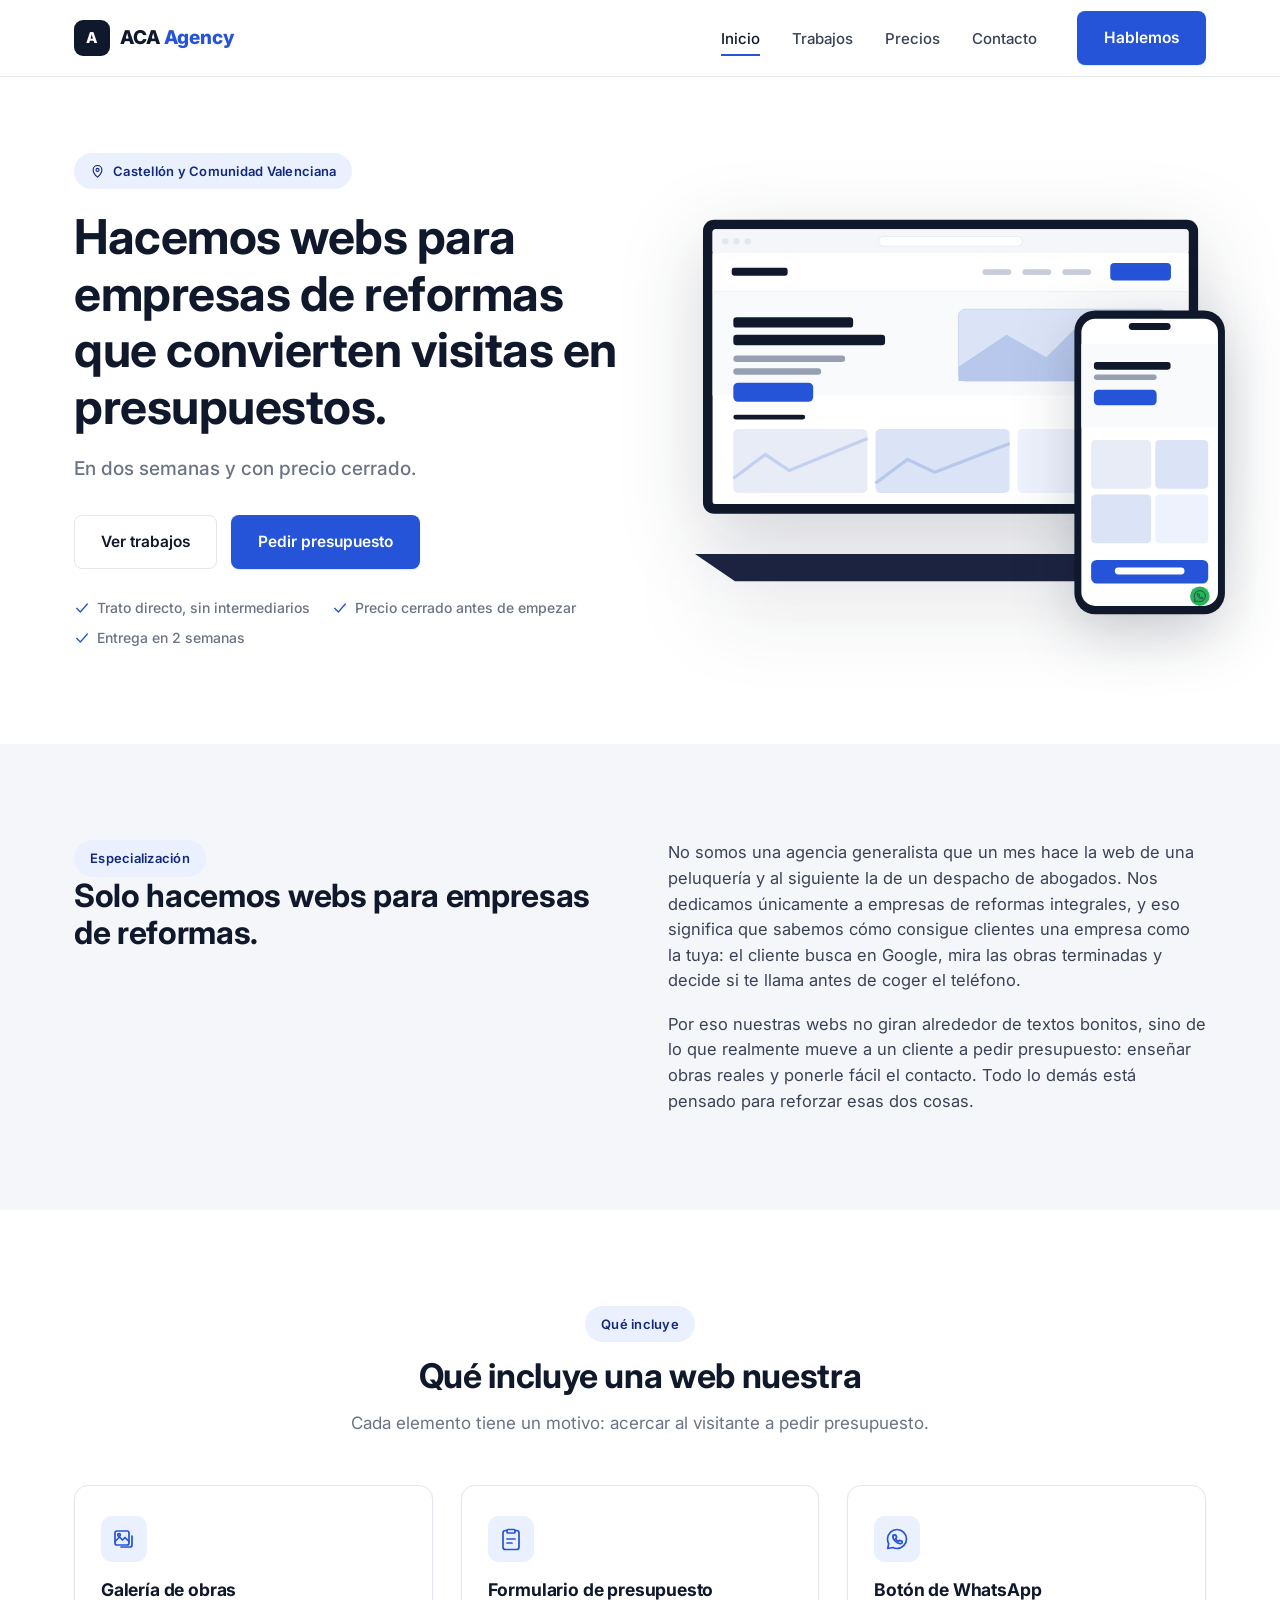
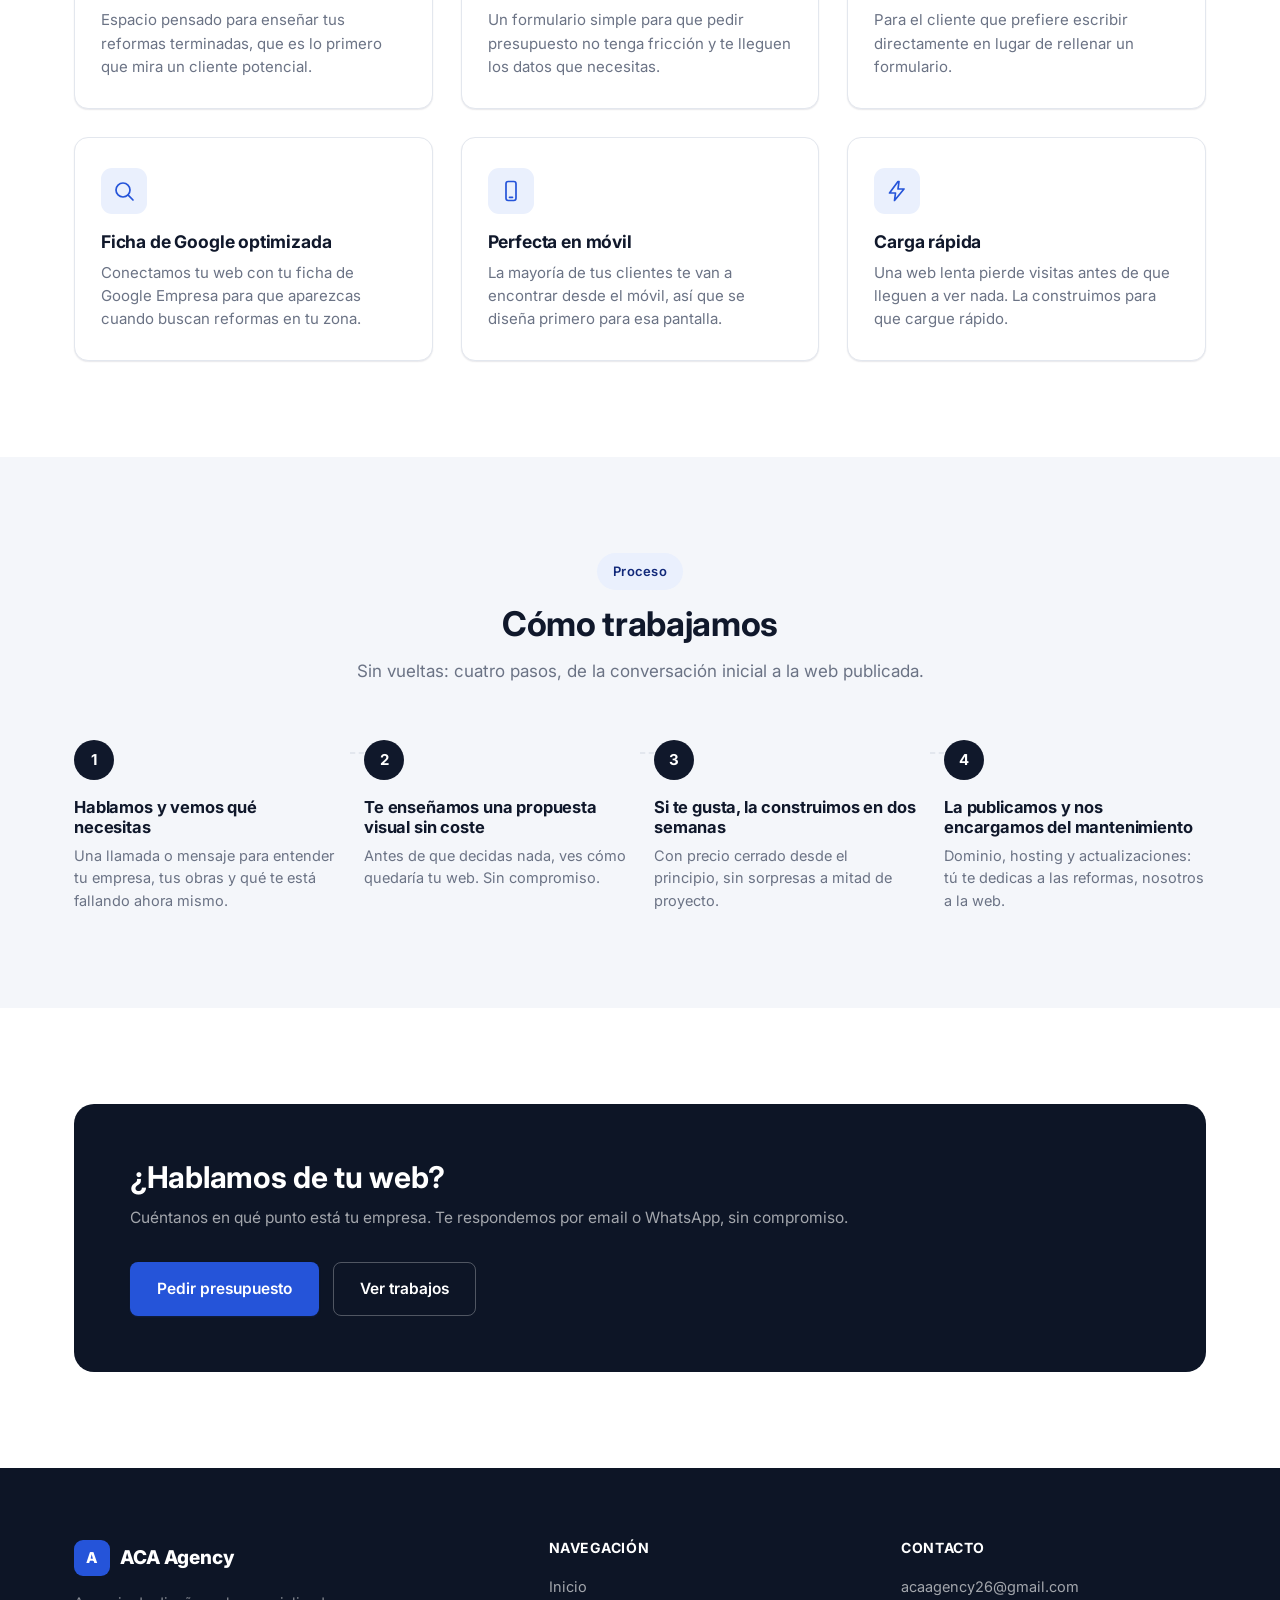
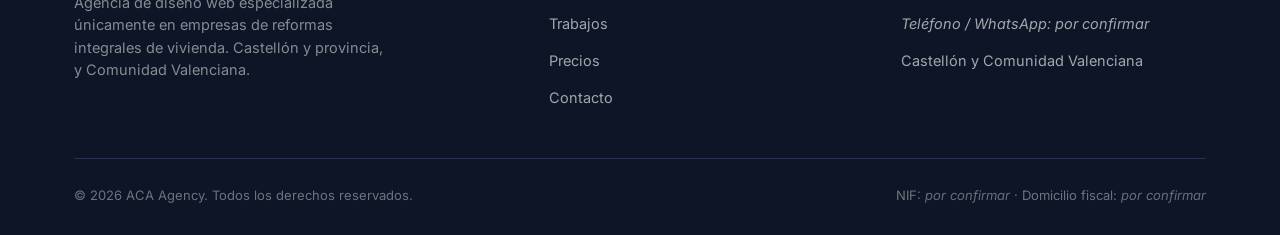
==== commit b1c51b56: "Reemplaza la web por el sitio de ACA Agency (4 páginas) Sustituye la web de Renove Proyectos por la " ====
--- a/index.html
+++ b/index.html
@@ -3,916 +3,292 @@
 <head>
 <meta charset="UTF-8">
 <meta name="viewport" content="width=device-width, initial-scale=1.0">
-<title>RENOVE PROYECTOS | Construcción y Reformas en Castelló de la Plana</title>
-<meta name="description" content="Estudio de construcción y reformas en Castelló de la Plana. Proyectos llave en mano, diseñados para durar: reformas integrales, interiorismo, obra nueva, eficiencia energética y arquitectura.">
-<link rel="icon" href="data:image/svg+xml,<svg xmlns=%22http://www.w3.org/2000/svg%22 viewBox=%220 0 100 100%22><rect width=%22100%22 height=%22100%22 rx=%2224%22 fill=%22%232563eb%22/><text x=%2250%22 y=%2268%22 font-size=%2258%22 font-weight=%22700%22 text-anchor=%22middle%22 fill=%22%23ffffff%22 font-family=%22Arial,sans-serif%22>R</text></svg>">
+<title>ACA Agency | Webs para empresas de reformas</title>
+<meta name="description" content="Diseñamos webs para empresas de reformas integrales que convierten visitas en solicitudes de presupuesto. Entrega en dos semanas, precio cerrado. Castellón y Comunidad Valenciana.">
+<link rel="icon" href="data:image/svg+xml,<svg xmlns=%22http://www.w3.org/2000/svg%22 viewBox=%220 0 100 100%22><rect width=%22100%22 height=%22100%22 rx=%2222%22 fill=%22%2310182b%22/><text x=%2250%22 y=%2266%22 font-size=%2244%22 font-weight=%22800%22 text-anchor=%22middle%22 fill=%22%23ffffff%22 font-family=%22Arial,sans-serif%22>A</text></svg>">
 <link rel="preconnect" href="https://fonts.googleapis.com">
 <link rel="preconnect" href="https://fonts.gstatic.com" crossorigin>
-<link href="https://fonts.googleapis.com/css2?family=Inter:wght@400;500;600;700;800;900&display=swap" rel="stylesheet">
+<link href="https://fonts.googleapis.com/css2?family=Inter:wght@400;500;600;700;800&display=swap" rel="stylesheet">
 <link rel="stylesheet" href="styles.css">
 </head>
 <body>
 
-<!-- ===== SHARED SVG ILLUSTRATION DEFS ===== -->
+<!-- ===== SPRITE DE ICONOS ===== -->
 <svg width="0" height="0" style="position:absolute" aria-hidden="true" focusable="false">
 <defs>
-  <linearGradient id="gWall" x1="0" y1="0" x2="0" y2="1">
-    <stop offset="0%" stop-color="#f3f6fb"/>
-    <stop offset="100%" stop-color="#dbe4f2"/>
-  </linearGradient>
-  <linearGradient id="gWallWarm" x1="0" y1="0" x2="0" y2="1">
-    <stop offset="0%" stop-color="#faf6ef"/>
-    <stop offset="100%" stop-color="#ecdfc7"/>
-  </linearGradient>
-  <linearGradient id="gFloorWood" x1="0" y1="0" x2="1" y2="0.15">
-    <stop offset="0%" stop-color="#c9a06e"/>
-    <stop offset="100%" stop-color="#a67a49"/>
-  </linearGradient>
-  <linearGradient id="gFloorLight" x1="0" y1="0" x2="1" y2="0.2">
-    <stop offset="0%" stop-color="#e7dfcd"/>
-    <stop offset="100%" stop-color="#d3c6a9"/>
-  </linearGradient>
-  <linearGradient id="gSky" x1="0" y1="0" x2="0" y2="1">
-    <stop offset="0%" stop-color="#bfdcfb"/>
-    <stop offset="100%" stop-color="#eef6ff"/>
-  </linearGradient>
-  <radialGradient id="gSun" cx="50%" cy="50%" r="50%">
-    <stop offset="0%" stop-color="#fff6da" stop-opacity="0.95"/>
-    <stop offset="100%" stop-color="#fff6da" stop-opacity="0"/>
-  </radialGradient>
-  <radialGradient id="gLampGlow" cx="50%" cy="50%" r="50%">
-    <stop offset="0%" stop-color="#ffd98a" stop-opacity="0.85"/>
-    <stop offset="100%" stop-color="#ffd98a" stop-opacity="0"/>
-  </radialGradient>
-  <linearGradient id="gSofaBlue" x1="0" y1="0" x2="0" y2="1">
-    <stop offset="0%" stop-color="#3b5c94" />
-    <stop offset="100%" stop-color="#24365c"/>
-  </linearGradient>
-  <linearGradient id="gSofaBlueLight" x1="0" y1="0" x2="0" y2="1">
-    <stop offset="0%" stop-color="#5b83c4"/>
-    <stop offset="100%" stop-color="#3b5c94"/>
-  </linearGradient>
-  <linearGradient id="gSofaNeutral" x1="0" y1="0" x2="0" y2="1">
-    <stop offset="0%" stop-color="#f2ece0"/>
-    <stop offset="100%" stop-color="#ddd0b8"/>
-  </linearGradient>
-  <linearGradient id="gWood" x1="0" y1="0" x2="0" y2="1">
-    <stop offset="0%" stop-color="#c79a63"/>
-    <stop offset="100%" stop-color="#8f6436"/>
-  </linearGradient>
-  <linearGradient id="gWoodDark" x1="0" y1="0" x2="0" y2="1">
-    <stop offset="0%" stop-color="#8a6540"/>
-    <stop offset="100%" stop-color="#5c4229"/>
-  </linearGradient>
-  <linearGradient id="gMarble" x1="0" y1="0" x2="1" y2="0.3">
-    <stop offset="0%" stop-color="#f7f5f0"/>
-    <stop offset="100%" stop-color="#e4e0d6"/>
-  </linearGradient>
-  <linearGradient id="gLeaf" x1="0" y1="0" x2="1" y2="1">
-    <stop offset="0%" stop-color="#89b374"/>
-    <stop offset="100%" stop-color="#4c7a52"/>
-  </linearGradient>
-  <linearGradient id="gPot" x1="0" y1="0" x2="0" y2="1">
-    <stop offset="0%" stop-color="#e4ddce"/>
-    <stop offset="100%" stop-color="#bfb49a"/>
-  </linearGradient>
-  <linearGradient id="gMetal" x1="0" y1="0" x2="0" y2="1">
-    <stop offset="0%" stop-color="#e2e8f0"/>
-    <stop offset="100%" stop-color="#a8b6c8"/>
-  </linearGradient>
-  <linearGradient id="gGlass" x1="0" y1="0" x2="0" y2="1">
-    <stop offset="0%" stop-color="#cfe4fb" stop-opacity="0.65"/>
-    <stop offset="100%" stop-color="#cfe4fb" stop-opacity="0.2"/>
-  </linearGradient>
-  <linearGradient id="gAccentPanel" x1="0" y1="0" x2="1" y2="1">
-    <stop offset="0%" stop-color="#3b82f6"/>
-    <stop offset="100%" stop-color="#1d4ed8"/>
-  </linearGradient>
-  <linearGradient id="gRoof" x1="0" y1="0" x2="0" y2="1">
-    <stop offset="0%" stop-color="#5b6b85"/>
-    <stop offset="100%" stop-color="#374357"/>
-  </linearGradient>
-  <linearGradient id="gBrick" x1="0" y1="0" x2="0" y2="1">
-    <stop offset="0%" stop-color="#c98a6b"/>
-    <stop offset="100%" stop-color="#a86648"/>
-  </linearGradient>
-  <filter id="fSoftShadow" x="-60%" y="-60%" width="220%" height="220%">
-    <feGaussianBlur stdDeviation="7"/>
-  </filter>
-  <filter id="fGlow" x="-100%" y="-100%" width="300%" height="300%">
-    <feGaussianBlur stdDeviation="16"/>
-  </filter>
-  <filter id="fGlowSoft" x="-100%" y="-100%" width="300%" height="300%">
-    <feGaussianBlur stdDeviation="9"/>
-  </filter>
+  <symbol id="icon-menu" viewBox="0 0 24 24" fill="none" stroke="currentColor" stroke-width="1.8" stroke-linecap="round"><line x1="3" y1="6" x2="21" y2="6"/><line x1="3" y1="12" x2="21" y2="12"/><line x1="3" y1="18" x2="21" y2="18"/></symbol>
+  <symbol id="icon-close" viewBox="0 0 24 24" fill="none" stroke="currentColor" stroke-width="1.8" stroke-linecap="round"><line x1="5" y1="5" x2="19" y2="19"/><line x1="19" y1="5" x2="5" y2="19"/></symbol>
+  <symbol id="icon-pin" viewBox="0 0 24 24" fill="none" stroke="currentColor" stroke-width="1.8" stroke-linecap="round" stroke-linejoin="round"><path d="M12 21s7-6.2 7-11.6A7 7 0 0 0 5 9.4C5 14.8 12 21 12 21Z"/><circle cx="12" cy="9.4" r="2.4"/></symbol>
+  <symbol id="icon-check" viewBox="0 0 24 24" fill="none" stroke="currentColor" stroke-width="2" stroke-linecap="round" stroke-linejoin="round"><path d="M4 12.5 9.5 18 20 6"/></symbol>
+  <symbol id="icon-gallery" viewBox="0 0 24 24" fill="none" stroke="currentColor" stroke-width="1.7" stroke-linecap="round" stroke-linejoin="round"><rect x="3" y="4" width="14" height="14" rx="2"/><path d="M3 14.5 7.5 10l3 3 2.5-2.5L17 14.5"/><circle cx="7" cy="8" r="1.3"/><path d="M9 20h9a2 2 0 0 0 2-2V9"/></symbol>
+  <symbol id="icon-form" viewBox="0 0 24 24" fill="none" stroke="currentColor" stroke-width="1.7" stroke-linecap="round" stroke-linejoin="round"><path d="M8 3.5H6.5A2.5 2.5 0 0 0 4 6v14a2.5 2.5 0 0 0 2.5 2.5h11A2.5 2.5 0 0 0 20 20V6a2.5 2.5 0 0 0-2.5-2.5H16"/><rect x="8" y="2.5" width="8" height="3.5" rx="1"/><line x1="8" y1="12" x2="16" y2="12"/><line x1="8" y1="16" x2="13" y2="16"/></symbol>
+  <symbol id="icon-whatsapp" viewBox="0 0 24 24" fill="none" stroke="currentColor" stroke-width="1.7" stroke-linecap="round" stroke-linejoin="round"><path d="M12 21.5c5.25 0 9.5-4.25 9.5-9.5S17.25 2.5 12 2.5 2.5 6.75 2.5 12c0 1.68.44 3.26 1.2 4.63L2.75 21.5l5.02-.97A9.44 9.44 0 0 0 12 21.5Z"/><path d="M8.5 8.7c.15-.55.65-.9 1.2-.85h.55c.35 0 .6.25.7.55l.6 1.7c.1.3 0 .6-.2.8l-.6.6c-.1.1-.15.3-.05.45.5.9 1.5 1.9 2.4 2.4.15.1.35.05.45-.05l.6-.6c.2-.2.5-.3.8-.2l1.7.6c.3.1.55.35.55.7v.55c.05.55-.3 1.05-.85 1.2-1.9.5-4.35-.6-6.05-2.3-1.7-1.7-2.8-4.15-2.3-6.05Z"/></symbol>
+  <symbol id="icon-search" viewBox="0 0 24 24" fill="none" stroke="currentColor" stroke-width="1.7" stroke-linecap="round" stroke-linejoin="round"><circle cx="11" cy="11" r="7"/><line x1="16.2" y1="16.2" x2="21" y2="21"/></symbol>
+  <symbol id="icon-mobile" viewBox="0 0 24 24" fill="none" stroke="currentColor" stroke-width="1.7" stroke-linecap="round" stroke-linejoin="round"><rect x="7" y="2.5" width="10" height="19" rx="2.2"/><line x1="10.5" y1="18.3" x2="13.5" y2="18.3"/></symbol>
+  <symbol id="icon-bolt" viewBox="0 0 24 24" fill="none" stroke="currentColor" stroke-width="1.7" stroke-linecap="round" stroke-linejoin="round"><path d="M13 2.5 4.5 14h6l-1 7.5L19 10h-6l1-7.5Z"/></symbol>
+  <symbol id="icon-mail" viewBox="0 0 24 24" fill="none" stroke="currentColor" stroke-width="1.7" stroke-linecap="round" stroke-linejoin="round"><rect x="2.5" y="4.5" width="19" height="15" rx="2.3"/><path d="m3.5 6 8.5 6.5L20.5 6"/></symbol>
+  <symbol id="icon-phone" viewBox="0 0 24 24" fill="none" stroke="currentColor" stroke-width="1.7" stroke-linecap="round" stroke-linejoin="round"><path d="M5 3.5h3l1.6 4.3-2 1.7a13 13 0 0 0 6.9 6.9l1.7-2 4.3 1.6v3a1.6 1.6 0 0 1-1.7 1.6A16.5 16.5 0 0 1 3.4 5.2 1.6 1.6 0 0 1 5 3.5Z"/></symbol>
+  <symbol id="icon-plus" viewBox="0 0 24 24" fill="none" stroke="currentColor" stroke-width="1.9" stroke-linecap="round"><line x1="12" y1="5" x2="12" y2="19"/><line x1="5" y1="12" x2="19" y2="12"/></symbol>
+  <symbol id="icon-info" viewBox="0 0 24 24" fill="none" stroke="currentColor" stroke-width="1.7" stroke-linecap="round" stroke-linejoin="round"><circle cx="12" cy="12" r="9"/><line x1="12" y1="11" x2="12" y2="16.5"/><circle cx="12" cy="7.7" r="0.9" fill="currentColor" stroke="none"/></symbol>
+  <symbol id="icon-clock" viewBox="0 0 24 24" fill="none" stroke="currentColor" stroke-width="1.7" stroke-linecap="round" stroke-linejoin="round"><circle cx="12" cy="12" r="9"/><path d="M12 7v5.3l3.5 2"/></symbol>
 </defs>
 </svg>
 
-<!-- ===== HEADER ===== -->
-<header class="site-header" id="siteHeader">
-  <div class="container header-inner">
-    <a href="#inicio" class="logo">
-      <span class="logo-mark">
-        <svg viewBox="0 0 24 24" width="20" height="20" fill="none" stroke="#fff" stroke-width="2" stroke-linecap="round" stroke-linejoin="round"><path d="M3 11.5 12 4l9 7.5"/><path d="M5.5 10v9.5h13V10"/><path d="M9.5 19.5V14h5v5.5"/></svg>
-      </span>
-      <span class="logo-text">RENOVE<em>PROYECTOS</em></span>
+<!-- ===== CABECERA ===== -->
+<header class="site-header">
+  <div class="container">
+    <a href="index.html" class="brand">
+      <span class="brand-mark">A</span>
+      <span class="brand-name">ACA <span>Agency</span></span>
     </a>
-
-    <nav class="main-nav" id="mainNav">
-      <ul>
-        <li><a href="#inicio" class="nav-link active">Inicio</a></li>
-        <li><a href="#nosotros" class="nav-link">Sobre nosotros</a></li>
-        <li><a href="#servicios" class="nav-link">Servicios</a></li>
-        <li><a href="#proyectos" class="nav-link">Proyectos</a></li>
-        <li><a href="#contacto" class="nav-link">Contacto</a></li>
+    <nav class="site-nav" id="site-nav">
+      <ul class="nav-links">
+        <li><a href="index.html" aria-current="page">Inicio</a></li>
+        <li><a href="trabajos.html">Trabajos</a></li>
+        <li><a href="precios.html">Precios</a></li>
+        <li><a href="contacto.html">Contacto</a></li>
       </ul>
+      <div class="header-actions">
+        <a href="contacto.html" class="btn btn-primary">Hablemos</a>
+      </div>
     </nav>
-
-    <div class="header-actions">
-      <a href="tel:+34687721555" class="header-phone">
-        <svg viewBox="0 0 24 24" width="18" height="18" fill="none" stroke="currentColor" stroke-width="2"><path d="M22 16.92v3a2 2 0 0 1-2.18 2 19.79 19.79 0 0 1-8.63-3.07 19.5 19.5 0 0 1-6-6 19.79 19.79 0 0 1-3.07-8.67A2 2 0 0 1 4.11 2h3a2 2 0 0 1 2 1.72c.127.96.361 1.903.7 2.81a2 2 0 0 1-.45 2.11L8.09 9.91a16 16 0 0 0 6 6l1.27-1.27a2 2 0 0 1 2.11-.45c.907.339 1.85.573 2.81.7A2 2 0 0 1 22 16.92z"/></svg>
-        687 72 15 55
-      </a>
-      <a href="#contacto" class="btn btn-primary btn-small">Solicitar presupuesto</a>
-    </div>
-
-    <button class="nav-toggle" id="navToggle" aria-label="Abrir menú" aria-expanded="false">
-      <span></span><span></span><span></span>
+    <button class="nav-toggle" aria-label="Abrir menú" aria-expanded="false" aria-controls="site-nav">
+      <svg class="icon-menu"><use href="#icon-menu"/></svg>
+      <svg class="icon-close"><use href="#icon-close"/></svg>
     </button>
   </div>
 </header>
 
-<!-- ===== HERO ===== -->
-<section class="hero" id="inicio">
-  <div class="container hero-grid">
-    <div class="hero-content">
-      <span class="badge reveal">
-        <svg viewBox="0 0 24 24" width="13" height="13" fill="none" stroke="currentColor" stroke-width="2.2"><path d="M21 10c0 7-9 12-9 12s-9-5-9-12a9 9 0 0 1 18 0Z"/><circle cx="12" cy="10" r="3"/></svg>
-        Castelló de la Plana
-      </span>
-      <h1 class="reveal">Reformas que <span class="text-accent">transforman tu hogar</span></h1>
-      <p class="hero-sub reveal">Estudio de construcción y reformas en Castelló de la Plana. Proyectos llave en mano, diseñados para durar, con materiales de primera y gestión propia de principio a fin.</p>
-      <div class="hero-actions reveal">
-        <a href="#contacto" class="btn btn-primary btn-large">Solicitar presupuesto</a>
-        <a href="#proyectos" class="btn btn-outline-navy btn-large">Ver proyectos</a>
-      </div>
-      <p class="hero-trust reveal">
-        <svg viewBox="0 0 24 24" width="15" height="15" fill="none" stroke="currentColor" stroke-width="2.4"><path d="M20 6 9 17l-5-5"/></svg>
-        Sin compromiso · Respuesta en menos de 24&nbsp;h · +50 proyectos entregados
-      </p>
-    </div>
-
-    <div class="hero-visual reveal">
-      <div class="hero-image">
-        <svg viewBox="0 0 640 720" class="scene" preserveAspectRatio="xMidYMax slice" aria-hidden="true">
-          <rect width="640" height="720" fill="url(#gWall)"/>
-          <rect x="0" y="470" width="640" height="250" fill="url(#gFloorWood)"/>
-          <g stroke="#8f6b41" stroke-width="1" opacity="0.35">
-            <line x1="0" y1="520" x2="640" y2="520"/>
-            <line x1="0" y1="575" x2="640" y2="575"/>
-            <line x1="0" y1="630" x2="640" y2="630"/>
-            <line x1="0" y1="685" x2="640" y2="685"/>
-          </g>
-          <rect x="40" y="70" width="220" height="290" rx="6" fill="url(#gSky)"/>
-          <circle cx="220" cy="140" r="70" fill="url(#gSun)"/>
-          <g stroke="#ffffff" stroke-width="6" opacity="0.9">
-            <line x1="150" y1="70" x2="150" y2="360"/>
-            <line x1="40" y1="215" x2="260" y2="215"/>
-          </g>
-          <polygon points="40,360 150,470 260,360" fill="#ffffff" opacity="0.18"/>
-          <ellipse cx="470" cy="590" rx="150" ry="18" fill="#1e293b" opacity="0.10" filter="url(#fSoftShadow)"/>
-          <rect x="330" y="470" width="290" height="120" rx="26" fill="url(#gSofaNeutral)"/>
-          <rect x="330" y="470" width="290" height="34" rx="17" fill="#ffffff" opacity="0.35"/>
-          <rect x="352" y="428" width="70" height="58" rx="16" fill="url(#gSofaBlueLight)"/>
-          <rect x="432" y="428" width="70" height="58" rx="16" fill="url(#gSofaBlue)"/>
-          <rect x="512" y="428" width="70" height="58" rx="16" fill="url(#gSofaBlueLight)"/>
-          <rect x="300" y="560" width="340" height="16" rx="8" fill="#1e293b" opacity="0.08"/>
-          <ellipse cx="180" cy="640" rx="120" ry="16" fill="#1e293b" opacity="0.07" filter="url(#fSoftShadow)"/>
-          <rect x="80" y="560" width="200" height="90" rx="10" fill="url(#gWood)"/>
-          <rect x="80" y="560" width="200" height="14" rx="7" fill="#ffffff" opacity="0.25"/>
-          <ellipse cx="470" cy="410" rx="150" ry="60" fill="url(#gLampGlow)" filter="url(#fGlow)"/>
-          <line x1="470" y1="130" x2="470" y2="320" stroke="#4a4033" stroke-width="3"/>
-          <path d="M430 320 L510 320 L495 375 L445 375 Z" fill="url(#gWoodDark)"/>
-          <g>
-            <ellipse cx="120" cy="490" rx="30" ry="18" fill="url(#gPot)"/>
-            <path d="M120 490 C 95 430, 105 380, 120 340" stroke="url(#gLeaf)" stroke-width="7" fill="none" stroke-linecap="round"/>
-            <path d="M120 490 C 145 435, 138 390, 120 350" stroke="url(#gLeaf)" stroke-width="7" fill="none" stroke-linecap="round"/>
-            <path d="M120 490 C 118 420, 120 370, 120 330" stroke="url(#gLeaf)" stroke-width="6" fill="none" stroke-linecap="round"/>
-          </g>
-          <rect x="330" y="150" width="130" height="170" rx="10" fill="#ffffff"/>
-          <rect x="330" y="150" width="130" height="170" rx="10" fill="none" stroke="#dbe4f2" stroke-width="3"/>
-          <circle cx="380" cy="215" r="34" fill="#2563eb" opacity="0.85"/>
-          <circle cx="425" cy="255" r="20" fill="#93c5fd" opacity="0.8"/>
-          <path d="M355 260 Q 400 300 450 260" stroke="#1d4ed8" stroke-width="4" fill="none" stroke-linecap="round" opacity="0.6"/>
-        </svg>
-      </div>
-      <div class="hero-floating-card">
-        <span class="hero-floating-icon">
-          <svg viewBox="0 0 24 24" width="20" height="20" fill="none" stroke="currentColor" stroke-width="2"><path d="M3 9.5 12 3l9 6.5"/><path d="M5 9v11h14V9"/><path d="M9 20v-6h6v6"/></svg>
-        </span>
+<main>
+
+  <!-- ===== HERO ===== -->
+  <section class="hero">
+    <div class="container">
+      <div class="hero-copy">
+        <span class="eyebrow"><svg><use href="#icon-pin"/></svg> Castellón y Comunidad Valenciana</span>
+        <h1>Hacemos webs para empresas de reformas que convierten visitas en presupuestos.</h1>
+        <p class="hero-sub">En dos semanas y con precio cerrado.</p>
+        <div class="hero-actions">
+          <a href="trabajos.html" class="btn btn-secondary">Ver trabajos</a>
+          <a href="contacto.html" class="btn btn-primary">Pedir presupuesto</a>
+        </div>
+        <ul class="hero-trust">
+          <li><svg><use href="#icon-check"/></svg> Trato directo, sin intermediarios</li>
+          <li><svg><use href="#icon-check"/></svg> Precio cerrado antes de empezar</li>
+          <li><svg><use href="#icon-check"/></svg> Entrega en 2 semanas</li>
+        </ul>
+      </div>
+
+      <div class="hero-visual">
+        <div class="mockup-stage">
+          <!-- Mockup portátil -->
+          <svg class="mockup-laptop" viewBox="0 0 640 430" xmlns="http://www.w3.org/2000/svg">
+            <rect x="10" y="6" width="620" height="368" rx="14" fill="#10182b"/>
+            <rect x="22" y="18" width="596" height="344" rx="4" fill="#ffffff"/>
+            <!-- barra navegador -->
+            <rect x="22" y="18" width="596" height="30" rx="4" fill="#f4f6fa"/>
+            <circle cx="38" cy="33" r="4" fill="#e3e7ee"/>
+            <circle cx="52" cy="33" r="4" fill="#e3e7ee"/>
+            <circle cx="66" cy="33" r="4" fill="#e3e7ee"/>
+            <rect x="230" y="27" width="180" height="12" rx="6" fill="#ffffff" stroke="#e3e7ee"/>
+            <!-- header del sitio -->
+            <rect x="22" y="48" width="596" height="48" fill="#ffffff"/>
+            <rect x="46" y="66" width="70" height="10" rx="3" fill="#10182b"/>
+            <rect x="360" y="68" width="36" height="7" rx="3" fill="#c7cddb"/>
+            <rect x="410" y="68" width="36" height="7" rx="3" fill="#c7cddb"/>
+            <rect x="460" y="68" width="36" height="7" rx="3" fill="#c7cddb"/>
+            <rect x="520" y="60" width="76" height="22" rx="5" fill="#2554d9"/>
+            <line x1="22" y1="96" x2="618" y2="96" stroke="#e3e7ee"/>
+            <!-- hero del sitio -->
+            <rect x="22" y="96" width="596" height="130" fill="#f9fafc"/>
+            <rect x="48" y="128" width="150" height="13" rx="4" fill="#10182b"/>
+            <rect x="48" y="150" width="190" height="13" rx="4" fill="#10182b"/>
+            <rect x="48" y="176" width="140" height="8" rx="4" fill="#97a0b3"/>
+            <rect x="48" y="192" width="110" height="8" rx="4" fill="#97a0b3"/>
+            <rect x="48" y="210" width="100" height="24" rx="6" fill="#2554d9"/>
+            <rect x="330" y="118" width="260" height="90" rx="8" fill="#dbe4f7"/>
+            <rect x="330" y="118" width="260" height="90" rx="8" fill="none" stroke="#c3d1f0"/>
+            <path d="M330 190 L390 150 L440 178 L480 138 L590 185 L590 208 L330 208 Z" fill="#b7c8ec"/>
+            <!-- galería de obras -->
+            <rect x="48" y="250" width="90" height="6" rx="3" fill="#10182b"/>
+            <rect x="48" y="268" width="168" height="80" rx="6" fill="#e7ecf6"/>
+            <rect x="226" y="268" width="168" height="80" rx="6" fill="#dbe4f7"/>
+            <rect x="404" y="268" width="192" height="80" rx="6" fill="#eef2fd"/>
+            <path d="M48 330 L88 300 L118 320 L216 280" stroke="#c3d1f0" stroke-width="4" fill="none"/>
+            <path d="M226 336 L266 306 L300 322 L394 286" stroke="#b7c8ec" stroke-width="4" fill="none"/>
+          </svg>
+
+          <!-- soporte del portátil -->
+          <svg class="mockup-laptop" viewBox="0 0 640 40" xmlns="http://www.w3.org/2000/svg" style="margin-top:-4px">
+            <path d="M0 0 H640 L590 34 H50 Z" fill="#1b2340"/>
+          </svg>
+
+          <!-- Mockup móvil -->
+          <svg class="mockup-phone" viewBox="0 0 220 440" xmlns="http://www.w3.org/2000/svg">
+            <rect x="2" y="2" width="216" height="436" rx="30" fill="#10182b"/>
+            <rect x="12" y="14" width="196" height="412" rx="20" fill="#ffffff"/>
+            <rect x="80" y="20" width="60" height="10" rx="5" fill="#10182b"/>
+            <rect x="12" y="50" width="196" height="120" fill="#f9fafc"/>
+            <rect x="30" y="76" width="110" height="11" rx="4" fill="#10182b"/>
+            <rect x="30" y="94" width="90" height="8" rx="4" fill="#97a0b3"/>
+            <rect x="30" y="116" width="90" height="22" rx="6" fill="#2554d9"/>
+            <rect x="26" y="188" width="86" height="70" rx="6" fill="#e7ecf6"/>
+            <rect x="118" y="188" width="76" height="70" rx="6" fill="#dbe4f7"/>
+            <rect x="26" y="266" width="86" height="70" rx="6" fill="#dbe4f7"/>
+            <rect x="118" y="266" width="76" height="70" rx="6" fill="#eef2fd"/>
+            <rect x="26" y="360" width="168" height="34" rx="8" fill="#2554d9"/>
+            <rect x="60" y="371" width="100" height="10" rx="5" fill="#ffffff"/>
+            <circle cx="182" cy="412" r="14" fill="#23b757"/>
+            <svg x="172" y="402" width="20" height="20" viewBox="0 0 24 24"><use href="#icon-whatsapp" fill="none" stroke="#ffffff" stroke-width="1.9"/></svg>
+          </svg>
+        </div>
+      </div>
+    </div>
+  </section>
+
+  <!-- ===== SOLO REFORMAS ===== -->
+  <section class="section section-alt">
+    <div class="container about-grid">
+      <div>
+        <span class="eyebrow">Especialización</span>
+        <h2>Solo hacemos webs para empresas de reformas.</h2>
+      </div>
+      <div class="about-copy">
+        <p>No somos una agencia generalista que un mes hace la web de una peluquería y al siguiente la de un despacho de abogados. Nos dedicamos únicamente a empresas de reformas integrales, y eso significa que sabemos cómo consigue clientes una empresa como la tuya: el cliente busca en Google, mira las obras terminadas y decide si te llama antes de coger el teléfono.</p>
+        <p>Por eso nuestras webs no giran alrededor de textos bonitos, sino de lo que realmente mueve a un cliente a pedir presupuesto: enseñar obras reales y ponerle fácil el contacto. Todo lo demás está pensado para reforzar esas dos cosas.</p>
+      </div>
+    </div>
+  </section>
+
+  <!-- ===== QUÉ INCLUYE ===== -->
+  <section class="section">
+    <div class="container">
+      <div class="section-head center">
+        <span class="eyebrow">Qué incluye</span>
+        <h2>Qué incluye una web nuestra</h2>
+        <p>Cada elemento tiene un motivo: acercar al visitante a pedir presupuesto.</p>
+      </div>
+      <div class="feature-grid">
+        <div class="feature-card">
+          <div class="feature-icon"><svg><use href="#icon-gallery"/></svg></div>
+          <h3>Galería de obras</h3>
+          <p>Espacio pensado para enseñar tus reformas terminadas, que es lo primero que mira un cliente potencial.</p>
+        </div>
+        <div class="feature-card">
+          <div class="feature-icon"><svg><use href="#icon-form"/></svg></div>
+          <h3>Formulario de presupuesto</h3>
+          <p>Un formulario simple para que pedir presupuesto no tenga fricción y te lleguen los datos que necesitas.</p>
+        </div>
+        <div class="feature-card">
+          <div class="feature-icon"><svg><use href="#icon-whatsapp"/></svg></div>
+          <h3>Botón de WhatsApp</h3>
+          <p>Para el cliente que prefiere escribir directamente en lugar de rellenar un formulario.</p>
+        </div>
+        <div class="feature-card">
+          <div class="feature-icon"><svg><use href="#icon-search"/></svg></div>
+          <h3>Ficha de Google optimizada</h3>
+          <p>Conectamos tu web con tu ficha de Google Empresa para que aparezcas cuando buscan reformas en tu zona.</p>
+        </div>
+        <div class="feature-card">
+          <div class="feature-icon"><svg><use href="#icon-mobile"/></svg></div>
+          <h3>Perfecta en móvil</h3>
+          <p>La mayoría de tus clientes te van a encontrar desde el móvil, así que se diseña primero para esa pantalla.</p>
+        </div>
+        <div class="feature-card">
+          <div class="feature-icon"><svg><use href="#icon-bolt"/></svg></div>
+          <h3>Carga rápida</h3>
+          <p>Una web lenta pierde visitas antes de que lleguen a ver nada. La construimos para que cargue rápido.</p>
+        </div>
+      </div>
+    </div>
+  </section>
+
+  <!-- ===== CÓMO TRABAJAMOS ===== -->
+  <section class="section section-alt">
+    <div class="container">
+      <div class="section-head center">
+        <span class="eyebrow">Proceso</span>
+        <h2>Cómo trabajamos</h2>
+        <p>Sin vueltas: cuatro pasos, de la conversación inicial a la web publicada.</p>
+      </div>
+      <div class="steps-grid">
+        <div class="step-card">
+          <span class="step-num">1</span>
+          <h3>Hablamos y vemos qué necesitas</h3>
+          <p>Una llamada o mensaje para entender tu empresa, tus obras y qué te está fallando ahora mismo.</p>
+        </div>
+        <div class="step-card">
+          <span class="step-num">2</span>
+          <h3>Te enseñamos una propuesta visual sin coste</h3>
+          <p>Antes de que decidas nada, ves cómo quedaría tu web. Sin compromiso.</p>
+        </div>
+        <div class="step-card">
+          <span class="step-num">3</span>
+          <h3>Si te gusta, la construimos en dos semanas</h3>
+          <p>Con precio cerrado desde el principio, sin sorpresas a mitad de proyecto.</p>
+        </div>
+        <div class="step-card">
+          <span class="step-num">4</span>
+          <h3>La publicamos y nos encargamos del mantenimiento</h3>
+          <p>Dominio, hosting y actualizaciones: tú te dedicas a las reformas, nosotros a la web.</p>
+        </div>
+      </div>
+    </div>
+  </section>
+
+  <!-- ===== CTA FINAL ===== -->
+  <section class="section">
+    <div class="container">
+      <div class="cta-band">
         <div>
-          <strong>Reforma integral</strong>
-          <p>Vivienda de 140&nbsp;m² renovada por completo en Castelló de la Plana</p>
-          <span class="hero-floating-rating">★★★★★ <em>4.9/5</em></span>
-        </div>
-      </div>
-    </div>
-  </div>
-</section>
-
-<!-- ===== CIFRAS / STATS ===== -->
-<section class="stats" id="cifras">
-  <div class="container stats-grid">
-    <div class="stat reveal">
-      <span class="stat-number" data-target="50" data-prefix="+">0</span>
-      <span class="stat-label">Proyectos entregados</span>
-    </div>
-    <div class="stat reveal">
-      <span class="stat-number" data-target="10">0</span>
-      <span class="stat-label">Años de experiencia</span>
-    </div>
-    <div class="stat reveal">
-      <span class="stat-number" data-target="100" data-suffix="%">0</span>
-      <span class="stat-label">Proyectos llave en mano</span>
-    </div>
-    <div class="stat reveal">
-      <span class="stat-number" data-target="98" data-suffix="%">0</span>
-      <span class="stat-label">Clientes satisfechos</span>
-    </div>
-  </div>
-</section>
-
-<!-- ===== SOBRE NOSOTROS ===== -->
-<section class="about" id="nosotros">
-  <div class="container about-grid">
-    <div class="about-visual reveal">
-      <div class="img-card about-image">
-        <svg viewBox="0 0 560 640" class="scene" preserveAspectRatio="xMidYMid slice" aria-hidden="true">
-          <rect width="560" height="640" fill="url(#gWallWarm)"/>
-          <rect x="0" y="430" width="560" height="210" fill="url(#gFloorLight)"/>
-          <g stroke="#c3b28d" stroke-width="1" opacity="0.4">
-            <line x1="0" y1="480" x2="560" y2="480"/>
-            <line x1="0" y1="530" x2="560" y2="530"/>
-            <line x1="0" y1="580" x2="560" y2="580"/>
-          </g>
-          <rect x="330" y="60" width="180" height="240" rx="6" fill="url(#gSky)"/>
-          <circle cx="470" cy="120" r="55" fill="url(#gSun)"/>
-          <g stroke="#fff" stroke-width="5" opacity="0.85">
-            <line x1="420" y1="60" x2="420" y2="300"/>
-            <line x1="330" y1="180" x2="510" y2="180"/>
-          </g>
-          <ellipse cx="180" cy="560" rx="130" ry="16" fill="#1e293b" opacity="0.08" filter="url(#fSoftShadow)"/>
-          <rect x="70" y="410" width="220" height="150" rx="20" fill="url(#gSofaBlue)"/>
-          <rect x="70" y="410" width="220" height="30" rx="15" fill="#ffffff" opacity="0.2"/>
-          <rect x="90" y="375" width="55" height="48" rx="14" fill="url(#gSofaBlueLight)"/>
-          <rect x="155" y="375" width="55" height="48" rx="14" fill="#ffffff" opacity="0.85"/>
-          <rect x="30" y="560" width="220" height="14" rx="7" fill="#1e293b" opacity="0.07"/>
-          <ellipse cx="330" cy="600" rx="90" ry="14" fill="#1e293b" opacity="0.07" filter="url(#fSoftShadow)"/>
-          <rect x="290" y="480" width="90" height="90" rx="8" fill="url(#gWood)"/>
-          <circle cx="335" cy="470" r="24" fill="url(#gPot)"/>
-          <path d="M335 470 C 315 430, 322 400, 335 375" stroke="url(#gLeaf)" stroke-width="6" fill="none" stroke-linecap="round"/>
-          <path d="M335 470 C 355 435, 348 405, 335 385" stroke="url(#gLeaf)" stroke-width="6" fill="none" stroke-linecap="round"/>
-          <rect x="60" y="150" width="150" height="190" rx="10" fill="#ffffff"/>
-          <rect x="60" y="150" width="150" height="190" rx="10" fill="none" stroke="#ecdfc7" stroke-width="3"/>
-          <g fill="none" stroke="#2563eb" stroke-width="4" stroke-linecap="round" stroke-linejoin="round" opacity="0.85">
-            <path d="M85 300 L85 220 L135 220 L135 300"/>
-            <path d="M85 220 L110 190 L135 220"/>
-            <circle cx="110" cy="255" r="8"/>
-          </g>
-          <rect x="410" y="400" width="60" height="80" rx="6" fill="url(#gWoodDark)"/>
-          <line x1="440" y1="330" x2="440" y2="400" stroke="#4a4033" stroke-width="3"/>
-          <path d="M405 330 L475 330 L460 375 L420 375 Z" fill="url(#gWoodDark)"/>
-        </svg>
-      </div>
-      <div class="about-badge">
-        <span class="badge-number">100%</span>
-        <span class="badge-label">Proyectos a medida</span>
-      </div>
-    </div>
-
-    <div class="about-copy reveal">
-      <span class="badge badge-navy">Sobre nosotros</span>
-      <h2>Un estudio que diseña y <span class="text-accent">construye con criterio</span></h2>
-      <p>En RENOVE PROYECTOS somos un estudio de construcción con sede en Castelló de la Plana. Trabajamos con equipos reducidos y un trato cercano para poder dedicar a cada proyecto la atención que merece, desde una pequeña reforma hasta una vivienda de obra nueva completa.</p>
-      <p>Creemos en los proyectos diferenciados: seleccionamos materiales de primera calidad, cuidamos cada acabado y coordinamos todos los oficios bajo un único interlocutor, para que el cliente disfrute de un proceso llave en mano, sin sorpresas y con plazos claros.</p>
-
-      <ul class="about-points">
-        <li>
-          <span class="check-icon"><svg viewBox="0 0 24 24" width="14" height="14" fill="none" stroke="currentColor" stroke-width="3"><path d="M20 6 9 17l-5-5"/></svg></span>
-          Materiales de primera calidad y proveedores de confianza
-        </li>
-        <li>
-          <span class="check-icon"><svg viewBox="0 0 24 24" width="14" height="14" fill="none" stroke="currentColor" stroke-width="3"><path d="M20 6 9 17l-5-5"/></svg></span>
-          Proyectos a medida, adaptados a cada espacio y cliente
-        </li>
-        <li>
-          <span class="check-icon"><svg viewBox="0 0 24 24" width="14" height="14" fill="none" stroke="currentColor" stroke-width="3"><path d="M20 6 9 17l-5-5"/></svg></span>
-          Gestión llave en mano de principio a fin
-        </li>
-      </ul>
-
-      <a href="#contacto" class="btn btn-primary">Solicitar presupuesto</a>
-    </div>
-  </div>
-</section>
-
-<!-- ===== SERVICIOS ===== -->
-<section class="services" id="servicios">
+          <h2>¿Hablamos de tu web?</h2>
+          <p>Cuéntanos en qué punto está tu empresa. Te respondemos por email o WhatsApp, sin compromiso.</p>
+        </div>
+        <div class="cta-band-actions">
+          <a href="contacto.html" class="btn btn-primary">Pedir presupuesto</a>
+          <a href="trabajos.html" class="btn btn-ghost-light">Ver trabajos</a>
+        </div>
+      </div>
+    </div>
+  </section>
+
+</main>
+
+<!-- ===== PIE ===== -->
+<footer class="site-footer">
   <div class="container">
-    <div class="section-head reveal">
-      <span class="badge">Servicios</span>
-      <h2>Todo lo que necesita tu proyecto</h2>
-      <p class="section-lead">Un equipo, todas las fases del proyecto. Desde el diseño inicial hasta la última entrega de llaves.</p>
-    </div>
-
-    <div class="services-grid">
-      <article class="service-card reveal">
-        <div class="service-card-media">
-          <svg viewBox="0 0 480 320" class="scene" preserveAspectRatio="xMidYMid slice" aria-hidden="true">
-            <rect width="480" height="320" fill="url(#gWall)"/>
-            <rect x="0" y="220" width="480" height="100" fill="url(#gFloorWood)"/>
-            <g stroke="#8f6b41" stroke-width="1" opacity="0.3"><line x1="0" y1="250" x2="480" y2="250"/><line x1="0" y1="285" x2="480" y2="285"/></g>
-            <rect x="30" y="40" width="130" height="150" rx="6" fill="url(#gSky)"/>
-            <circle cx="140" cy="90" r="34" fill="url(#gSun)"/>
-            <line x1="95" y1="40" x2="95" y2="190" stroke="#fff" stroke-width="4" opacity="0.85"/>
-            <ellipse cx="330" cy="270" rx="120" ry="14" fill="#1e293b" opacity="0.09" filter="url(#fSoftShadow)"/>
-            <rect x="240" y="200" width="200" height="75" rx="16" fill="url(#gSofaNeutral)"/>
-            <rect x="255" y="175" width="45" height="35" rx="10" fill="url(#gSofaBlue)"/>
-            <rect x="310" y="175" width="45" height="35" rx="10" fill="url(#gSofaBlueLight)"/>
-            <ellipse cx="170" cy="280" rx="70" ry="10" fill="#1e293b" opacity="0.06"/>
-            <rect x="60" y="220" width="140" height="55" rx="8" fill="url(#gWood)"/>
-            <circle cx="90" cy="212" r="16" fill="url(#gPot)"/>
-            <path d="M90 212 C 78 185 82 168 90 150" stroke="url(#gLeaf)" stroke-width="5" fill="none" stroke-linecap="round"/>
-          </svg>
-        </div>
-        <span class="service-card-icon">
-          <svg viewBox="0 0 24 24" width="22" height="22" fill="none" stroke="currentColor" stroke-width="2"><path d="M3 9.5 12 3l9 6.5"/><path d="M5 9v11h14V9"/><path d="M9 20v-6h6v6"/></svg>
-        </span>
-        <div class="service-card-body">
-          <h3>Reformas integrales</h3>
-          <p>Renovación completa de viviendas y locales: instalaciones, distribución, carpintería y acabados, coordinado de principio a fin.</p>
-          <a href="#contacto" class="service-card-link">Pedir presupuesto <svg viewBox="0 0 24 24" width="15" height="15" fill="none" stroke="currentColor" stroke-width="2.4"><path d="M5 12h14M13 6l6 6-6 6"/></svg></a>
-        </div>
-      </article>
-
-      <article class="service-card reveal">
-        <div class="service-card-media">
-          <svg viewBox="0 0 480 320" class="scene" preserveAspectRatio="xMidYMid slice" aria-hidden="true">
-            <rect width="480" height="320" fill="url(#gWallWarm)"/>
-            <rect x="0" y="220" width="480" height="100" fill="url(#gFloorLight)"/>
-            <g stroke="#c3b28d" stroke-width="1" opacity="0.35"><line x1="0" y1="250" x2="480" y2="250"/><line x1="0" y1="285" x2="480" y2="285"/></g>
-            <rect x="320" y="40" width="120" height="150" rx="8" fill="#ffffff"/>
-            <rect x="320" y="40" width="120" height="150" rx="8" fill="none" stroke="#ecdfc7" stroke-width="3"/>
-            <path d="M340 160 L370 110 L390 135 L415 90" stroke="#2563eb" stroke-width="4" fill="none" stroke-linecap="round" stroke-linejoin="round" opacity="0.85"/>
-            <ellipse cx="150" cy="272" rx="90" ry="12" fill="#1e293b" opacity="0.08" filter="url(#fSoftShadow)"/>
-            <path d="M90 220 Q90 175 140 175 Q190 175 190 220" fill="url(#gSofaBlue)"/>
-            <rect x="70" y="220" width="140" height="45" rx="12" fill="url(#gSofaBlue)"/>
-            <circle cx="250" cy="150" r="18" fill="url(#gPot)"/>
-            <path d="M250 150 C 235 110 240 85 250 60" stroke="url(#gLeaf)" stroke-width="6" fill="none" stroke-linecap="round"/>
-            <path d="M250 150 C 265 115 260 90 250 70" stroke="url(#gLeaf)" stroke-width="5" fill="none" stroke-linecap="round"/>
-            <rect x="230" y="150" width="40" height="70" rx="6" fill="url(#gWood)"/>
-            <line x1="150" y1="130" x2="150" y2="175" stroke="#4a4033" stroke-width="3"/>
-            <path d="M120 130 L180 130 L168 155 L132 155 Z" fill="url(#gWoodDark)"/>
-            <rect x="60" y="235" width="150" height="10" rx="5" fill="#2563eb" opacity="0.25"/>
-          </svg>
-        </div>
-        <span class="service-card-icon">
-          <svg viewBox="0 0 24 24" width="22" height="22" fill="none" stroke="currentColor" stroke-width="2"><path d="M4 21V8l8-5 8 5v13"/><path d="M9 21v-6h6v6"/><path d="M4 12h16"/></svg>
-        </span>
-        <div class="service-card-body">
-          <h3>Interiorismo</h3>
-          <p>Diseño de espacios interiores con criterio estético y funcional: materiales, iluminación, mobiliario y decoración a medida.</p>
-          <a href="#contacto" class="service-card-link">Pedir presupuesto <svg viewBox="0 0 24 24" width="15" height="15" fill="none" stroke="currentColor" stroke-width="2.4"><path d="M5 12h14M13 6l6 6-6 6"/></svg></a>
-        </div>
-      </article>
-
-      <article class="service-card reveal">
-        <div class="service-card-media">
-          <svg viewBox="0 0 480 320" class="scene" preserveAspectRatio="xMidYMid slice" aria-hidden="true">
-            <rect width="480" height="320" fill="url(#gSky)"/>
-            <circle cx="400" cy="60" r="30" fill="url(#gSun)"/>
-            <rect x="0" y="250" width="480" height="70" fill="#dfead9"/>
-            <ellipse cx="240" cy="255" rx="220" ry="14" fill="#1e293b" opacity="0.08" filter="url(#fSoftShadow)"/>
-            <polygon points="150,250 150,150 240,90 330,150 330,250" fill="#ffffff"/>
-            <polygon points="140,155 240,85 340,155 240,105" fill="url(#gRoof)"/>
-            <rect x="175" y="180" width="45" height="45" rx="4" fill="url(#gGlass)" stroke="#c7d2e0" stroke-width="3"/>
-            <rect x="260" y="180" width="45" height="45" rx="4" fill="url(#gGlass)" stroke="#c7d2e0" stroke-width="3"/>
-            <rect x="222" y="195" width="36" height="55" rx="3" fill="url(#gWoodDark)"/>
-            <circle cx="248" cy="222" r="2.4" fill="#e2e8f0"/>
-            <rect x="60" y="200" width="70" height="50" rx="4" fill="url(#gBrick)" opacity="0.9"/>
-            <rect x="350" y="210" width="55" height="40" rx="4" fill="url(#gBrick)" opacity="0.75"/>
-            <circle cx="90" cy="245" r="16" fill="url(#gLeaf)"/>
-            <circle cx="380" cy="248" r="20" fill="url(#gLeaf)"/>
-            <rect x="0" y="260" width="480" height="6" fill="#c7bda0" opacity="0.6"/>
-          </svg>
-        </div>
-        <span class="service-card-icon">
-          <svg viewBox="0 0 24 24" width="22" height="22" fill="none" stroke="currentColor" stroke-width="2"><rect x="3" y="3" width="7" height="7" rx="1"/><rect x="14" y="3" width="7" height="7" rx="1"/><rect x="3" y="14" width="7" height="7" rx="1"/><rect x="14" y="14" width="7" height="7" rx="1"/></svg>
-        </span>
-        <div class="service-card-body">
-          <h3>Obra nueva</h3>
-          <p>Construcción de vivienda unifamiliar y promociones desde cero, con seguimiento técnico y de calidad en cada fase de la obra.</p>
-          <a href="#contacto" class="service-card-link">Pedir presupuesto <svg viewBox="0 0 24 24" width="15" height="15" fill="none" stroke="currentColor" stroke-width="2.4"><path d="M5 12h14M13 6l6 6-6 6"/></svg></a>
-        </div>
-      </article>
-
-      <article class="service-card reveal">
-        <div class="service-card-media">
-          <svg viewBox="0 0 480 320" class="scene" preserveAspectRatio="xMidYMid slice" aria-hidden="true">
-            <rect width="480" height="320" fill="url(#gSky)"/>
-            <circle cx="370" cy="55" r="34" fill="url(#gSun)"/>
-            <g stroke="#fbbf24" stroke-width="3" opacity="0.7">
-              <line x1="370" y1="10" x2="370" y2="22"/>
-              <line x1="415" y1="55" x2="403" y2="55"/>
-              <line x1="401" y1="24" x2="393" y2="32"/>
-            </g>
-            <rect x="0" y="250" width="480" height="70" fill="#dfead9"/>
-            <polygon points="120,250 120,160 240,95 360,160 360,250" fill="#eef2f7"/>
-            <polygon points="110,165 240,90 370,165 240,115" fill="url(#gRoof)"/>
-            <g>
-              <rect x="145" y="120" width="34" height="20" rx="2" fill="#1d2b4a" transform="rotate(-8 162 130)"/>
-              <rect x="182" y="112" width="34" height="20" rx="2" fill="#24365c" transform="rotate(-8 199 122)"/>
-              <rect x="219" y="104" width="34" height="20" rx="2" fill="#1d2b4a" transform="rotate(-8 236 114)"/>
-            </g>
-            <rect x="170" y="190" width="50" height="50" rx="4" fill="url(#gGlass)" stroke="#c7d2e0" stroke-width="3"/>
-            <rect x="270" y="190" width="50" height="50" rx="4" fill="url(#gGlass)" stroke="#c7d2e0" stroke-width="3"/>
-            <ellipse cx="240" cy="255" rx="200" ry="12" fill="#1e293b" opacity="0.07" filter="url(#fSoftShadow)"/>
-            <circle cx="70" cy="245" r="18" fill="url(#gLeaf)"/>
-            <circle cx="410" cy="248" r="22" fill="url(#gLeaf)"/>
-          </svg>
-        </div>
-        <span class="service-card-icon">
-          <svg viewBox="0 0 24 24" width="22" height="22" fill="none" stroke="currentColor" stroke-width="2"><circle cx="12" cy="12" r="5"/><path d="M12 1v3M12 20v3M4.2 4.2l2.1 2.1M17.7 17.7l2.1 2.1M1 12h3M20 12h3M4.2 19.8l2.1-2.1M17.7 6.3l2.1-2.1"/></svg>
-        </span>
-        <div class="service-card-body">
-          <h3>Eficiencia energética</h3>
-          <p>Soluciones de aislamiento, climatización y energías renovables para reducir el consumo y mejorar la calificación energética.</p>
-          <a href="#contacto" class="service-card-link">Pedir presupuesto <svg viewBox="0 0 24 24" width="15" height="15" fill="none" stroke="currentColor" stroke-width="2.4"><path d="M5 12h14M13 6l6 6-6 6"/></svg></a>
-        </div>
-      </article>
-
-      <article class="service-card reveal">
-        <div class="service-card-media">
-          <svg viewBox="0 0 480 320" class="scene" preserveAspectRatio="xMidYMid slice" aria-hidden="true">
-            <rect width="480" height="320" fill="url(#gWall)"/>
-            <rect x="0" y="220" width="480" height="100" fill="url(#gFloorLight)"/>
-            <ellipse cx="240" cy="270" rx="180" ry="14" fill="#1e293b" opacity="0.08" filter="url(#fSoftShadow)"/>
-            <rect x="90" y="150" width="260" height="90" rx="8" fill="url(#gWood)"/>
-            <rect x="90" y="150" width="260" height="14" rx="7" fill="#ffffff" opacity="0.25"/>
-            <rect x="110" y="130" width="140" height="4" fill="#1e293b" opacity="0.12"/>
-            <g stroke="#2563eb" stroke-width="2" opacity="0.75">
-              <line x1="115" y1="100" x2="245" y2="100"/>
-              <line x1="115" y1="112" x2="220" y2="112"/>
-              <rect x="115" y="70" width="130" height="26" fill="none"/>
-              <line x1="150" y1="70" x2="150" y2="96"/>
-              <line x1="115" y1="83" x2="245" y2="83"/>
-            </g>
-            <rect x="260" y="115" width="70" height="45" rx="4" fill="#1e293b" opacity="0.85"/>
-            <rect x="266" y="121" width="58" height="30" rx="2" fill="#3b5c94"/>
-            <rect x="130" y="180" width="30" height="35" rx="4" fill="url(#gAccentPanel)"/>
-            <polygon points="145,178 130,192 160,192" fill="url(#gAccentPanel)"/>
-            <circle cx="330" cy="200" r="14" fill="url(#gPot)"/>
-            <path d="M330 200 C 320 175 324 160 330 145" stroke="url(#gLeaf)" stroke-width="5" fill="none" stroke-linecap="round"/>
-          </svg>
-        </div>
-        <span class="service-card-icon">
-          <svg viewBox="0 0 24 24" width="22" height="22" fill="none" stroke="currentColor" stroke-width="2"><path d="M3 21h18"/><path d="M5 21V9l7-6 7 6v12"/><path d="M10 21v-6h4v6"/><path d="M9 12h.01M15 12h.01M9 9h.01M15 9h.01"/></svg>
-        </span>
-        <div class="service-card-body">
-          <h3>Arquitectura y diseño</h3>
-          <p>Proyectos técnicos, licencias y dirección de obra de la mano de un equipo de arquitectura que acompaña todo el proceso.</p>
-          <a href="#contacto" class="service-card-link">Pedir presupuesto <svg viewBox="0 0 24 24" width="15" height="15" fill="none" stroke="currentColor" stroke-width="2.4"><path d="M5 12h14M13 6l6 6-6 6"/></svg></a>
-        </div>
-      </article>
-
-      <article class="service-card service-card--cta reveal">
-        <h3>¿Tienes un proyecto en mente?</h3>
-        <p>Cuéntanos qué necesitas y te preparamos un presupuesto sin compromiso.</p>
-        <a href="#contacto" class="btn btn-white btn-small">Solicitar presupuesto</a>
-      </article>
-    </div>
-  </div>
-</section>
-
-<!-- ===== CTA BANNER ===== -->
-<section class="cta-banner">
-  <div class="container cta-banner-inner reveal">
-    <div>
-      <span class="badge badge-on-accent">¿Listo para empezar?</span>
-      <h2>Hablemos de tu próxima reforma</h2>
-      <p class="cta-banner-sub">Un primer diagnóstico honesto, sin compromiso ni letra pequeña.</p>
-    </div>
-    <a href="#contacto" class="btn btn-white btn-large">Solicitar presupuesto</a>
-  </div>
-</section>
-
-<!-- ===== PROYECTOS ===== -->
-<section class="projects" id="proyectos">
-  <div class="container">
-    <div class="section-head reveal">
-      <span class="badge">Proyectos</span>
-      <h2>Nuestro trabajo</h2>
-      <p class="section-lead">Una muestra de reformas y construcciones que hemos llevado a cabo en Castelló y alrededores.</p>
-    </div>
-
-    <div class="projects-grid">
-      <figure class="project-card reveal">
-        <div class="img-card project-media">
-          <svg viewBox="0 0 480 340" class="scene" preserveAspectRatio="xMidYMid slice" aria-hidden="true">
-            <rect width="480" height="340" fill="url(#gWall)"/>
-            <rect x="0" y="240" width="480" height="100" fill="url(#gFloorWood)"/>
-            <g stroke="#8f6b41" stroke-width="1" opacity="0.3"><line x1="0" y1="270" x2="480" y2="270"/><line x1="0" y1="305" x2="480" y2="305"/></g>
-            <rect x="30" y="50" width="140" height="170" rx="6" fill="url(#gSky)"/>
-            <circle cx="150" cy="105" r="36" fill="url(#gSun)"/>
-            <line x1="100" y1="50" x2="100" y2="220" stroke="#fff" stroke-width="4" opacity="0.85"/>
-            <ellipse cx="330" cy="292" rx="130" ry="14" fill="#1e293b" opacity="0.09" filter="url(#fSoftShadow)"/>
-            <rect x="240" y="220" width="200" height="80" rx="18" fill="url(#gSofaNeutral)"/>
-            <rect x="255" y="192" width="48" height="38" rx="12" fill="url(#gSofaBlue)"/>
-            <rect x="315" y="192" width="48" height="38" rx="12" fill="url(#gSofaBlueLight)"/>
-            <rect x="60" y="245" width="150" height="60" rx="8" fill="url(#gWood)"/>
-            <circle cx="90" cy="235" r="17" fill="url(#gPot)"/>
-            <path d="M90 235 C 78 205 82 185 90 165" stroke="url(#gLeaf)" stroke-width="5" fill="none" stroke-linecap="round"/>
-          </svg>
-          <span class="project-tag">Reforma integral</span>
-        </div>
-        <figcaption>
-          <h3>Vivienda unifamiliar</h3>
-          <p>Castelló de la Plana</p>
-        </figcaption>
-      </figure>
-
-      <figure class="project-card reveal">
-        <div class="img-card project-media">
-          <svg viewBox="0 0 480 340" class="scene" preserveAspectRatio="xMidYMid slice" aria-hidden="true">
-            <rect width="480" height="340" fill="url(#gWallWarm)"/>
-            <rect x="0" y="240" width="480" height="100" fill="url(#gFloorLight)"/>
-            <g stroke="#c3b28d" stroke-width="1" opacity="0.35"><line x1="0" y1="270" x2="480" y2="270"/><line x1="0" y1="305" x2="480" y2="305"/></g>
-            <rect x="320" y="45" width="130" height="170" rx="8" fill="#ffffff"/>
-            <rect x="320" y="45" width="130" height="170" rx="8" fill="none" stroke="#ecdfc7" stroke-width="3"/>
-            <circle cx="370" cy="105" r="32" fill="#2563eb" opacity="0.85"/>
-            <circle cx="410" cy="140" r="19" fill="#93c5fd" opacity="0.8"/>
-            <path d="M345 148 Q 385 185 432 148" stroke="#1d4ed8" stroke-width="4" fill="none" stroke-linecap="round" opacity="0.6"/>
-            <ellipse cx="160" cy="292" rx="100" ry="12" fill="#1e293b" opacity="0.08" filter="url(#fSoftShadow)"/>
-            <rect x="80" y="235" width="150" height="50" rx="14" fill="url(#gSofaBlue)"/>
-            <path d="M100 235 Q100 195 150 195 Q200 195 200 235" fill="url(#gSofaBlue)"/>
-            <circle cx="270" cy="170" r="20" fill="url(#gPot)"/>
-            <path d="M270 170 C 253 130 258 105 270 78" stroke="url(#gLeaf)" stroke-width="6" fill="none" stroke-linecap="round"/>
-            <rect x="245" y="170" width="45" height="75" rx="6" fill="url(#gWood)"/>
-            <line x1="160" y1="150" x2="160" y2="195" stroke="#4a4033" stroke-width="3"/>
-            <path d="M128 150 L192 150 L178 178 L142 178 Z" fill="url(#gWoodDark)"/>
-          </svg>
-          <span class="project-tag">Interiorismo</span>
-        </div>
-        <figcaption>
-          <h3>Ático en el centro</h3>
-          <p>Castelló de la Plana</p>
-        </figcaption>
-      </figure>
-
-      <figure class="project-card reveal">
-        <div class="img-card project-media">
-          <svg viewBox="0 0 480 340" class="scene" preserveAspectRatio="xMidYMid slice" aria-hidden="true">
-            <rect width="480" height="340" fill="url(#gSky)"/>
-            <circle cx="400" cy="65" r="32" fill="url(#gSun)"/>
-            <rect x="0" y="265" width="480" height="75" fill="#dfead9"/>
-            <ellipse cx="240" cy="270" rx="220" ry="14" fill="#1e293b" opacity="0.08" filter="url(#fSoftShadow)"/>
-            <polygon points="140,265 140,165 240,100 340,165 340,265" fill="#ffffff"/>
-            <polygon points="128,170 240,95 352,170 240,120" fill="url(#gRoof)"/>
-            <rect x="168" y="195" width="48" height="48" rx="4" fill="url(#gGlass)" stroke="#c7d2e0" stroke-width="3"/>
-            <rect x="264" y="195" width="48" height="48" rx="4" fill="url(#gGlass)" stroke="#c7d2e0" stroke-width="3"/>
-            <rect x="220" y="210" width="40" height="55" rx="3" fill="url(#gWoodDark)"/>
-            <circle cx="248" cy="238" r="2.4" fill="#e2e8f0"/>
-            <circle cx="90" cy="260" r="18" fill="url(#gLeaf)"/>
-            <circle cx="400" cy="263" r="22" fill="url(#gLeaf)"/>
-          </svg>
-          <span class="project-tag">Obra nueva</span>
-        </div>
-        <figcaption>
-          <h3>Chalet en Benicàssim</h3>
-          <p>Benicàssim</p>
-        </figcaption>
-      </figure>
-
-      <figure class="project-card reveal">
-        <div class="img-card project-media">
-          <svg viewBox="0 0 480 340" class="scene" preserveAspectRatio="xMidYMid slice" aria-hidden="true">
-            <rect width="480" height="340" fill="url(#gSky)"/>
-            <circle cx="370" cy="60" r="34" fill="url(#gSun)"/>
-            <rect x="0" y="265" width="480" height="75" fill="#dfead9"/>
-            <polygon points="120,265 120,175 240,110 360,175 360,265" fill="#eef2f7"/>
-            <polygon points="108,180 240,105 372,180 240,130" fill="url(#gRoof)"/>
-            <g>
-              <rect x="150" y="135" width="34" height="20" rx="2" fill="#1d2b4a" transform="rotate(-8 167 145)"/>
-              <rect x="187" y="127" width="34" height="20" rx="2" fill="#24365c" transform="rotate(-8 204 137)"/>
-              <rect x="224" y="119" width="34" height="20" rx="2" fill="#1d2b4a" transform="rotate(-8 241 129)"/>
-            </g>
-            <rect x="170" y="205" width="50" height="50" rx="4" fill="url(#gGlass)" stroke="#c7d2e0" stroke-width="3"/>
-            <rect x="270" y="205" width="50" height="50" rx="4" fill="url(#gGlass)" stroke="#c7d2e0" stroke-width="3"/>
-            <ellipse cx="240" cy="270" rx="200" ry="12" fill="#1e293b" opacity="0.07" filter="url(#fSoftShadow)"/>
-            <circle cx="70" cy="260" r="18" fill="url(#gLeaf)"/>
-          </svg>
-          <span class="project-tag">Eficiencia energética</span>
-        </div>
-        <figcaption>
-          <h3>Rehabilitación energética</h3>
-          <p>Vila-real</p>
-        </figcaption>
-      </figure>
-
-      <figure class="project-card reveal">
-        <div class="img-card project-media">
-          <svg viewBox="0 0 480 340" class="scene" preserveAspectRatio="xMidYMid slice" aria-hidden="true">
-            <rect width="480" height="340" fill="url(#gWall)"/>
-            <rect x="0" y="255" width="480" height="85" fill="url(#gFloorLight)"/>
-            <rect x="40" y="60" width="400" height="150" rx="8" fill="url(#gGlass)" stroke="#c7d2e0" stroke-width="4"/>
-            <line x1="240" y1="60" x2="240" y2="210" stroke="#c7d2e0" stroke-width="3"/>
-            <rect x="70" y="130" width="80" height="80" rx="4" fill="url(#gWood)" opacity="0.85"/>
-            <rect x="280" y="150" width="120" height="10" rx="5" fill="#2563eb" opacity="0.5"/>
-            <rect x="60" y="30" width="200" height="26" rx="13" fill="#0f1b38"/>
-            <circle cx="80" cy="43" r="5" fill="#2563eb"/>
-            <ellipse cx="240" cy="262" rx="200" ry="12" fill="#1e293b" opacity="0.08" filter="url(#fSoftShadow)"/>
-            <rect x="180" y="240" width="18" height="24" fill="url(#gMetal)"/>
-            <rect x="282" y="240" width="18" height="24" fill="url(#gMetal)"/>
-          </svg>
-          <span class="project-tag">Reforma de local</span>
-        </div>
-        <figcaption>
-          <h3>Local comercial</h3>
-          <p>Castelló de la Plana</p>
-        </figcaption>
-      </figure>
-
-      <figure class="project-card reveal">
-        <div class="img-card project-media">
-          <svg viewBox="0 0 480 340" class="scene" preserveAspectRatio="xMidYMid slice" aria-hidden="true">
-            <rect width="480" height="340" fill="url(#gWall)"/>
-            <rect x="0" y="240" width="480" height="100" fill="url(#gFloorLight)"/>
-            <ellipse cx="240" cy="288" rx="180" ry="14" fill="#1e293b" opacity="0.08" filter="url(#fSoftShadow)"/>
-            <rect x="90" y="165" width="260" height="90" rx="8" fill="url(#gWood)"/>
-            <rect x="90" y="165" width="260" height="14" rx="7" fill="#ffffff" opacity="0.25"/>
-            <g stroke="#2563eb" stroke-width="2" opacity="0.75">
-              <line x1="115" y1="115" x2="245" y2="115"/>
-              <line x1="115" y1="127" x2="220" y2="127"/>
-              <rect x="115" y="85" width="130" height="26" fill="none"/>
-              <line x1="150" y1="85" x2="150" y2="111"/>
-              <line x1="115" y1="98" x2="245" y2="98"/>
-            </g>
-            <rect x="260" y="130" width="70" height="45" rx="4" fill="#1e293b" opacity="0.85"/>
-            <rect x="266" y="136" width="58" height="30" rx="2" fill="#3b5c94"/>
-            <rect x="130" y="195" width="30" height="35" rx="4" fill="url(#gAccentPanel)"/>
-            <polygon points="145,193 130,207 160,207" fill="url(#gAccentPanel)"/>
-          </svg>
-          <span class="project-tag">Arquitectura</span>
-        </div>
-        <figcaption>
-          <h3>Vivienda de diseño</h3>
-          <p>Almassora</p>
-        </figcaption>
-      </figure>
-    </div>
-  </div>
-</section>
-
-<!-- ===== ANTES Y DESPUÉS ===== -->
-<section class="before-after" id="antes-despues">
-  <div class="container">
-    <div class="section-head reveal">
-      <span class="badge">Transformaciones reales</span>
-      <h2>Antes y después</h2>
-      <p class="section-lead">Desliza para ver el cambio. Ejemplo ilustrativo de una reforma integral de salón en Castelló de la Plana.</p>
-    </div>
-
-    <div class="ba-wrap reveal">
-      <div class="ba-slider" id="baSlider" style="--pos:50%">
-        <div class="ba-media ba-after">
-          <svg viewBox="0 0 500 320" class="ba-svg" aria-hidden="true">
-            <rect width="500" height="320" fill="url(#gWall)"/>
-            <rect x="0" y="240" width="500" height="80" fill="url(#gFloorWood)"/>
-            <g stroke="#8f6b41" stroke-width="1" opacity="0.3"><line x1="0" y1="265" x2="500" y2="265"/><line x1="0" y1="295" x2="500" y2="295"/></g>
-            <rect x="55" y="55" width="120" height="150" rx="6" fill="url(#gSky)"/>
-            <circle cx="150" cy="105" r="32" fill="url(#gSun)"/>
-            <line x1="115" y1="55" x2="115" y2="205" stroke="#fff" stroke-width="4" opacity="0.85"/>
-            <ellipse cx="330" cy="252" rx="140" ry="16" fill="#1e293b" opacity="0.09" filter="url(#fSoftShadow)"/>
-            <rect x="230" y="175" width="150" height="65" rx="16" fill="url(#gSofaNeutral)"/>
-            <rect x="238" y="150" width="35" height="30" rx="10" fill="url(#gSofaBlue)"/>
-            <rect x="345" y="150" width="35" height="30" rx="10" fill="url(#gSofaBlueLight)"/>
-            <circle cx="410" cy="150" r="26" fill="url(#gPot)"/>
-            <path d="M410 150 q-18 -50 -2 -70 M410 150 q18 -46 4 -68 M410 150 q0 -55 0 -75" stroke="url(#gLeaf)" stroke-width="6" fill="none" stroke-linecap="round"/>
-            <rect x="205" y="235" width="60" height="70" rx="6" fill="url(#gWood)"/>
-            <line x1="235" y1="90" x2="235" y2="150" stroke="#4a4033" stroke-width="3"/>
-            <path d="M215 70 L255 70 L245 90 L225 90 Z" fill="url(#gWoodDark)"/>
-            <rect x="60" y="215" width="180" height="10" rx="5" fill="#2563eb" opacity="0.3"/>
-          </svg>
-          <span class="ba-tag ba-tag--after">DESPUÉS</span>
-        </div>
-
-        <div class="ba-media ba-before">
-          <svg viewBox="0 0 500 320" class="ba-svg" aria-hidden="true">
-            <rect width="500" height="320" fill="#d7d2c7"/>
-            <rect x="0" y="240" width="500" height="80" fill="#b6ae9d"/>
-            <path d="M20 20 L80 90 M150 10 L110 70 M300 30 L340 100 M400 20 L430 80" stroke="#a39b89" stroke-width="1.5" fill="none"/>
-            <rect x="60" y="60" width="110" height="140" fill="none" stroke="#a39b89" stroke-width="2" stroke-dasharray="3 4"/>
-            <rect x="230" y="190" width="140" height="55" fill="none" stroke="#a39b89" stroke-width="2" stroke-dasharray="4 3"/>
-            <rect x="80" y="200" width="45" height="40" fill="#c2b89c" stroke="#a08f6a" stroke-width="1"/>
-            <rect x="130" y="215" width="35" height="25" fill="#c2b89c" stroke="#a08f6a" stroke-width="1"/>
-            <line x1="330" y1="70" x2="330" y2="110" stroke="#8a8474" stroke-width="2"/>
-            <circle cx="330" cy="115" r="7" fill="#efe6cf" stroke="#a39b89" stroke-width="1.5"/>
-            <circle cx="60" cy="150" r="1.6" fill="#8a8474"/>
-            <circle cx="90" cy="120" r="1.2" fill="#8a8474"/>
-            <circle cx="400" cy="160" r="1.8" fill="#8a8474"/>
-            <circle cx="370" cy="200" r="1.3" fill="#8a8474"/>
-          </svg>
-          <span class="ba-tag ba-tag--before">ANTES</span>
-        </div>
-
-        <div class="ba-handle" style="left:var(--pos)">
-          <svg viewBox="0 0 24 24" width="16" height="16" fill="none" stroke="currentColor" stroke-width="2"><path d="m9 6-6 6 6 6M15 6l6 6-6 6"/></svg>
-        </div>
-        <input type="range" min="0" max="100" value="50" class="ba-range" id="baRange" aria-label="Comparar antes y después">
-      </div>
-    </div>
-
-    <div class="ba-cta reveal">
-      <a href="#contacto" class="btn btn-outline-navy">Solicitar presupuesto</a>
-    </div>
-  </div>
-</section>
-
-<!-- ===== TESTIMONIOS ===== -->
-<section class="testimonials" id="testimonios">
-  <div class="container">
-    <div class="section-head reveal">
-      <span class="badge">Clientes</span>
-      <h2>Confianza construida proyecto a proyecto</h2>
-    </div>
-
-    <div class="testimonials-grid">
-      <article class="testimonial-card reveal">
-        <div class="testimonial-stars" aria-label="5 de 5 estrellas">★★★★★</div>
-        <p class="testimonial-quote">&ldquo;Reformaron nuestra vivienda de arriba a abajo y el resultado superó lo que imaginábamos. Cumplieron plazos y presupuesto al céntimo.&rdquo;</p>
-        <div class="testimonial-author">
-          <span class="testimonial-avatar">MF</span>
-          <div>
-            <strong>Marta Ferrer</strong>
-            <span class="testimonial-location">Castelló de la Plana</span>
-          </div>
-        </div>
-      </article>
-
-      <article class="testimonial-card reveal">
-        <div class="testimonial-stars" aria-label="5 de 5 estrellas">★★★★★</div>
-        <p class="testimonial-quote">&ldquo;Equipo serio, profesional y con mucho gusto para el diseño. Volveríamos a confiar en RENOVE sin dudarlo.&rdquo;</p>
-        <div class="testimonial-author">
-          <span class="testimonial-avatar">JR</span>
-          <div>
-            <strong>Javier Roig</strong>
-            <span class="testimonial-location">Vila-real</span>
-          </div>
-        </div>
-      </article>
-
-      <article class="testimonial-card reveal">
-        <div class="testimonial-stars" aria-label="5 de 5 estrellas">★★★★★</div>
-        <p class="testimonial-quote">&ldquo;Desde el primer boceto hasta la entrega de llaves, todo fue transparente. Se nota que cuidan cada detalle.&rdquo;</p>
-        <div class="testimonial-author">
-          <span class="testimonial-avatar">LP</span>
-          <div>
-            <strong>Laura Peris</strong>
-            <span class="testimonial-location">Benicàssim</span>
-          </div>
-        </div>
-      </article>
-    </div>
-  </div>
-</section>
-
-<!-- ===== CONTACTO ===== -->
-<section class="contact" id="contacto">
-  <div class="container contact-grid">
-    <div class="contact-info reveal">
-      <span class="badge badge-navy">Hablemos</span>
-      <h2>Contacto</h2>
-      <p class="section-lead">¿Tienes un proyecto entre manos? Escríbenos o llámanos y te atenderemos sin compromiso.</p>
-
-      <ul class="contact-list">
-        <li>
-          <span class="contact-icon">
-            <svg viewBox="0 0 24 24" width="20" height="20" fill="none" stroke="currentColor" stroke-width="1.8"><path d="M21 10c0 7-9 12-9 12s-9-5-9-12a9 9 0 0 1 18 0Z"/><circle cx="12" cy="10" r="3"/></svg>
-          </span>
-          <div>
-            <strong>Dirección</strong>
-            <p>Polígono Estadio, nave 24<br>12004 Castelló de la Plana, Castellón</p>
-          </div>
-        </li>
-        <li>
-          <span class="contact-icon">
-            <svg viewBox="0 0 24 24" width="20" height="20" fill="none" stroke="currentColor" stroke-width="1.8"><path d="M22 16.92v3a2 2 0 0 1-2.18 2 19.79 19.79 0 0 1-8.63-3.07 19.5 19.5 0 0 1-6-6 19.79 19.79 0 0 1-3.07-8.67A2 2 0 0 1 4.11 2h3a2 2 0 0 1 2 1.72c.127.96.361 1.903.7 2.81a2 2 0 0 1-.45 2.11L8.09 9.91a16 16 0 0 0 6 6l1.27-1.27a2 2 0 0 1 2.11-.45c.907.339 1.85.573 2.81.7A2 2 0 0 1 22 16.92z"/></svg>
-          </span>
-          <div>
-            <strong>Teléfono</strong>
-            <p><a href="tel:+34687721555">687 72 15 55</a></p>
-          </div>
-        </li>
-        <li>
-          <span class="contact-icon">
-            <svg viewBox="0 0 24 24" width="20" height="20" fill="none" stroke="currentColor" stroke-width="1.8"><circle cx="12" cy="12" r="9"/><path d="M12 7v5l3.5 2"/></svg>
-          </span>
-          <div>
-            <strong>Horario</strong>
-            <p>Lunes a viernes, 9:00 &ndash; 18:00</p>
-          </div>
-        </li>
-      </ul>
-
-      <div class="img-card contact-map" aria-hidden="true">
-        <svg viewBox="0 0 400 200" preserveAspectRatio="xMidYMid slice">
-          <rect width="400" height="200" class="map-bg"/>
-          <path d="M0 140 C 80 120, 140 160, 220 130 S 340 90, 400 120" class="map-road" stroke-width="10" fill="none"/>
-          <path d="M0 60 C 100 90, 180 40, 260 70 S 360 40, 400 60" class="map-road" stroke-width="6" fill="none"/>
-          <circle cx="230" cy="105" r="8" class="map-pin"/>
-          <circle cx="230" cy="105" r="14" fill="none" class="map-pin-ring" stroke-width="2"/>
-        </svg>
-      </div>
-    </div>
-
-    <div class="contact-form-wrap reveal">
-      <span class="contact-form-ribbon"></span>
-      <form class="contact-form" id="contactForm" novalidate>
-        <h3>Solicita tu presupuesto gratis</h3>
-        <p class="form-sub">Cuéntanos brevemente tu proyecto y te responderemos lo antes posible.</p>
-
-        <p class="form-urgency">
-          <svg viewBox="0 0 24 24" width="16" height="16" fill="none" stroke="currentColor" stroke-width="2"><circle cx="12" cy="12" r="9"/><path d="M12 7v5l3.5 2"/></svg>
-          Solo aceptamos 3 proyectos nuevos este mes para mantener nuestro nivel de dedicación en cada obra.
-        </p>
-
-        <div class="form-field">
-          <label for="name">Nombre</label>
-          <input type="text" id="name" name="name" placeholder="Tu nombre completo" required>
-          <span class="field-error">Introduce tu nombre.</span>
-        </div>
-
-        <div class="form-field">
-          <label for="email">Email</label>
-          <input type="email" id="email" name="email" placeholder="tunombre@email.com" required>
-          <span class="field-error">Introduce un email válido.</span>
-        </div>
-
-        <div class="form-field">
-          <label for="message">Mensaje</label>
-          <textarea id="message" name="message" rows="5" placeholder="Cuéntanos sobre tu proyecto..." required></textarea>
-          <span class="field-error">Cuéntanos algo sobre tu proyecto.</span>
-        </div>
-
-        <button type="submit" class="btn btn-primary btn-full btn-large">Enviar solicitud</button>
-        <p class="form-note" id="formNote" role="status"></p>
-      </form>
-    </div>
-  </div>
-</section>
-
-<!-- ===== FOOTER ===== -->
-<footer class="site-footer">
-  <div class="container footer-inner">
-    <div class="footer-brand">
-      <span class="logo-mark">
-        <svg viewBox="0 0 24 24" width="20" height="20" fill="none" stroke="#fff" stroke-width="2" stroke-linecap="round" stroke-linejoin="round"><path d="M3 11.5 12 4l9 7.5"/><path d="M5.5 10v9.5h13V10"/><path d="M9.5 19.5V14h5v5.5"/></svg>
-      </span>
-      <span class="logo-text">RENOVE<em>PROYECTOS</em></span>
-      <p>Construcción y reformas en Castelló de la Plana.</p>
-    </div>
-
-    <nav class="footer-nav" aria-label="Enlaces del pie de página">
-      <a href="#inicio">Inicio</a>
-      <a href="#nosotros">Sobre nosotros</a>
-      <a href="#servicios">Servicios</a>
-      <a href="#proyectos">Proyectos</a>
-      <a href="#contacto">Contacto</a>
-    </nav>
-
-    <div class="footer-contact">
-      <p>Polígono Estadio, nave 24, 12004 Castelló de la Plana, Castellón</p>
-      <p><a href="tel:+34687721555">687 72 15 55</a></p>
-    </div>
-  </div>
-  <div class="footer-bottom">
-    <div class="container">
-      <p>&copy; <span id="year"></span> RENOVE PROYECTOS. Todos los derechos reservados.</p>
+    <div class="footer-grid">
+      <div class="footer-brand">
+        <a href="index.html" class="brand">
+          <span class="brand-mark">A</span>
+          <span class="brand-name">ACA Agency</span>
+        </a>
+        <p>Agencia de diseño web especializada únicamente en empresas de reformas integrales de vivienda. Castellón y provincia, y Comunidad Valenciana.</p>
+      </div>
+      <div class="footer-col">
+        <h4>Navegación</h4>
+        <ul>
+          <li><a href="index.html">Inicio</a></li>
+          <li><a href="trabajos.html">Trabajos</a></li>
+          <li><a href="precios.html">Precios</a></li>
+          <li><a href="contacto.html">Contacto</a></li>
+        </ul>
+      </div>
+      <div class="footer-col">
+        <h4>Contacto</h4>
+        <ul>
+          <li><a href="mailto:acaagency26@gmail.com">acaagency26@gmail.com</a></li>
+          <li><span class="pending">Teléfono / WhatsApp: por confirmar</span></li>
+          <li><span>Castellón y Comunidad Valenciana</span></li>
+        </ul>
+      </div>
+    </div>
+    <div class="footer-legal">
+      <span>© 2026 ACA Agency. Todos los derechos reservados.</span>
+      <span>NIF: <span class="pending">por confirmar</span> · Domicilio fiscal: <span class="pending">por confirmar</span></span>
     </div>
   </div>
 </footer>
-
-<!-- ===== FLOATING CONTACT ACTIONS ===== -->
-<div class="floating-actions" id="floatingActions">
-  <a class="fab fab-whatsapp" href="https://wa.me/34687721555?text=Hola%2C%20me%20gustar%C3%ADa%20pedir%20un%20presupuesto" target="_blank" rel="noopener" aria-label="Escríbenos por WhatsApp">
-    <svg viewBox="0 0 24 24" width="24" height="24" fill="currentColor"><path d="M12.04 2C6.58 2 2.13 6.45 2.13 11.91c0 1.75.46 3.39 1.26 4.82L2 22l5.4-1.35a9.9 9.9 0 0 0 4.64 1.15h.01c5.46 0 9.9-4.45 9.9-9.91C21.96 6.45 17.5 2 12.04 2zm0 18.02h-.01a8.2 8.2 0 0 1-4.18-1.15l-.3-.18-3.1.78.83-3.03-.2-.31a8.16 8.16 0 0 1-1.26-4.32c0-4.52 3.68-8.2 8.22-8.2a8.16 8.16 0 0 1 8.2 8.2c0 4.53-3.68 8.21-8.2 8.21zm4.5-6.13c-.25-.12-1.46-.72-1.68-.8-.23-.08-.39-.12-.56.12-.16.25-.64.8-.78.96-.14.16-.29.18-.53.06-.25-.12-1.04-.38-1.98-1.22-.73-.65-1.23-1.45-1.37-1.7-.14-.25-.02-.38.11-.5.11-.11.25-.29.37-.43.12-.14.16-.25.25-.41.08-.16.04-.31-.02-.43-.06-.12-.56-1.35-.77-1.85-.2-.48-.41-.42-.56-.43-.14-.01-.31-.01-.48-.01-.16 0-.43.06-.66.31-.23.25-.86.84-.86 2.04 0 1.2.88 2.37 1 2.53.12.16 1.73 2.64 4.2 3.7.59.25 1.05.4 1.4.52.59.19 1.13.16 1.55.1.47-.07 1.46-.6 1.67-1.17.2-.58.2-1.07.14-1.17-.06-.11-.22-.17-.47-.29z"/></svg>
-    <span class="fab-tooltip">WhatsApp</span>
-  </a>
-  <a class="fab fab-phone" href="tel:+34687721555" aria-label="Llamar por teléfono">
-    <svg viewBox="0 0 24 24" width="22" height="22" fill="none" stroke="currentColor" stroke-width="2"><path d="M22 16.92v3a2 2 0 0 1-2.18 2 19.79 19.79 0 0 1-8.63-3.07 19.5 19.5 0 0 1-6-6 19.79 19.79 0 0 1-3.07-8.67A2 2 0 0 1 4.11 2h3a2 2 0 0 1 2 1.72c.127.96.361 1.903.7 2.81a2 2 0 0 1-.45 2.11L8.09 9.91a16 16 0 0 0 6 6l1.27-1.27a2 2 0 0 1 2.11-.45c.907.339 1.85.573 2.81.7A2 2 0 0 1 22 16.92z"/></svg>
-    <span class="fab-tooltip">Llamar</span>
-  </a>
-</div>
 
 <script src="script.js"></script>
 </body>
--- a/styles.css
+++ b/styles.css
@@ -1,809 +1,1233 @@
-/* ==========================================================================
-   RENOVE PROYECTOS — hoja de estilos
-   Estilo SaaS moderno: fondo claro, azul marino + azul vivo de acento
-   ========================================================================== */
+/* ===========================================================
+   ACA Agency — hoja de estilos
+   =========================================================== */
 
 :root {
-  /* Neutros claros */
+  --ink: #10182b;
+  --text: #3a4256;
+  --muted: #6b7385;
+  --faint: #97a0b3;
+
   --bg: #ffffff;
-  --bg-soft: #f8fafc;
-  --bg-soft-2: #eef2f9;
-  --surface: #ffffff;
-
-  --navy: #0f1b38;
-  --navy-2: #14224a;
-  --ink: #1e293b;
-  --body-text: #475569;
-  --muted: #94a3b8;
-  --border: #e2e8f0;
-  --border-soft: #edf1f7;
-  --border-dark: rgba(255,255,255,0.12);
-
-  /* Acento azul vivo */
-  --accent: #2563eb;
-  --accent-dark: #1d4ed8;
-  --accent-darker: #1e40af;
-  --accent-light: #3b82f6;
-  --accent-soft: #eff6ff;
-  --accent-soft-2: #dbeafe;
-
-  --amber: #f59e0b;
-  --amber-soft: #fffbeb;
-  --amber-border: #fde68a;
-  --amber-text: #92400e;
-
-  --whatsapp: #25d366;
-  --whatsapp-dark: #1da851;
-
-  --font-sans: "Inter", -apple-system, BlinkMacSystemFont, "Segoe UI", Roboto, Helvetica, Arial, sans-serif;
-
-  --container-w: 1200px;
-  --radius-sm: 10px;
-  --radius: 16px;
-  --radius-lg: 24px;
-  --shadow-sm: 0 2px 10px rgba(15, 23, 42, 0.06);
-  --shadow-md: 0 16px 40px rgba(15, 23, 42, 0.10);
-  --shadow-lg: 0 30px 70px rgba(15, 23, 42, 0.16);
-  --shadow-accent: 0 14px 30px rgba(37, 99, 235, 0.28);
-  --transition: 0.3s cubic-bezier(.4,0,.2,1);
-}
-
-/* ---------- Reset ---------- */
-*, *::before, *::after { box-sizing: border-box; }
-html { scroll-behavior: smooth; }
+  --bg-alt: #f4f6fa;
+  --bg-dark: #0d1526;
+  --bg-dark-soft: #16213a;
+
+  --border: #e3e7ee;
+  --border-dark: #263155;
+
+  --accent: #2554d9;
+  --accent-dark: #1c3fa8;
+  --accent-soft: #eaf0fd;
+  --accent-ink: #12297a;
+
+  --whatsapp: #23b757;
+
+  --radius-sm: 8px;
+  --radius: 14px;
+  --radius-lg: 20px;
+
+  --shadow-sm: 0 1px 2px rgba(16, 24, 43, 0.06), 0 1px 1px rgba(16, 24, 43, 0.04);
+  --shadow: 0 8px 24px rgba(16, 24, 43, 0.08);
+  --shadow-lg: 0 20px 48px rgba(16, 24, 43, 0.14);
+
+  --container: 1180px;
+}
+
+* {
+  box-sizing: border-box;
+}
+
+html {
+  scroll-behavior: smooth;
+}
+
 body {
   margin: 0;
-  font-family: var(--font-sans);
-  color: var(--body-text);
+  font-family: "Inter", -apple-system, BlinkMacSystemFont, "Segoe UI", Roboto, Arial, sans-serif;
+  color: var(--text);
   background: var(--bg);
-  line-height: 1.65;
   -webkit-font-smoothing: antialiased;
-}
-img { max-width: 100%; display: block; }
-a { color: inherit; text-decoration: none; }
-ul { list-style: none; margin: 0; padding: 0; }
-h1, h2, h3, h4 { font-family: var(--font-sans); font-weight: 800; line-height: 1.15; margin: 0; color: var(--navy); letter-spacing: -0.02em; }
-p { margin: 0; }
-button { font-family: inherit; cursor: pointer; }
-input, textarea { font-family: inherit; font-size: 1rem; }
+  line-height: 1.55;
+}
+
+img, svg {
+  max-width: 100%;
+  display: block;
+}
+
+a {
+  color: inherit;
+  text-decoration: none;
+}
+
+ul {
+  margin: 0;
+  padding: 0;
+  list-style: none;
+}
+
+h1, h2, h3, h4 {
+  color: var(--ink);
+  font-weight: 700;
+  line-height: 1.18;
+  margin: 0;
+  letter-spacing: -0.01em;
+}
+
+p {
+  margin: 0;
+}
+
+button {
+  font-family: inherit;
+}
 
 .container {
   width: 100%;
-  max-width: var(--container-w);
+  max-width: var(--container);
   margin: 0 auto;
-  padding: 0 28px;
-}
-
-section { padding: clamp(64px, 9vw, 128px) 0; }
-
-.text-accent { color: var(--accent); }
-
-/* ---------- Badges ---------- */
-.badge {
+  padding: 0 24px;
+}
+
+.visually-hidden {
+  position: absolute;
+  width: 1px;
+  height: 1px;
+  overflow: hidden;
+  clip: rect(0 0 0 0);
+  white-space: nowrap;
+}
+
+/* ---------- Eyebrow / badges ---------- */
+
+.eyebrow {
   display: inline-flex;
   align-items: center;
-  gap: 7px;
-  padding: 9px 18px;
+  gap: 8px;
+  font-size: 13px;
+  font-weight: 600;
+  letter-spacing: 0.02em;
+  color: var(--accent-ink);
+  background: var(--accent-soft);
   border-radius: 999px;
-  background: var(--accent-soft);
-  color: var(--accent-dark);
-  font-size: 0.76rem;
-  font-weight: 700;
-  letter-spacing: 0.06em;
-  text-transform: uppercase;
-  margin-bottom: 20px;
-}
-.badge svg { flex-shrink: 0; }
-.badge-navy { background: var(--bg-soft-2); color: var(--navy); }
-.badge-on-accent { background: rgba(255,255,255,0.18); color: #fff; }
-
-.section-head { max-width: 660px; margin: 0 auto 60px; text-align: center; }
-.section-head .badge { }
-.section-head h2 { font-size: clamp(2.1rem, 3.8vw, 2.9rem); margin-bottom: 16px; }
-.section-lead { color: var(--body-text); font-size: 1.08rem; }
+  padding: 8px 16px;
+}
+
+.eyebrow svg {
+  width: 15px;
+  height: 15px;
+  flex-shrink: 0;
+}
 
 /* ---------- Buttons ---------- */
+
 .btn {
   display: inline-flex;
   align-items: center;
   justify-content: center;
   gap: 8px;
-  padding: 14px 28px;
+  padding: 14px 26px;
   border-radius: var(--radius-sm);
-  font-size: 0.95rem;
   font-weight: 600;
-  letter-spacing: 0.01em;
-  border: 1.5px solid transparent;
-  transition: background var(--transition), color var(--transition), border-color var(--transition), transform var(--transition), box-shadow var(--transition);
+  font-size: 15.5px;
+  border: 1px solid transparent;
+  cursor: pointer;
+  transition: transform 0.15s ease, box-shadow 0.15s ease, background-color 0.15s ease, border-color 0.15s ease, color 0.15s ease;
   white-space: nowrap;
 }
-.btn:active { transform: translateY(1px); }
+
 .btn-primary {
   background: var(--accent);
   color: #fff;
-  box-shadow: var(--shadow-accent);
-}
-.btn-primary:hover { background: var(--accent-dark); box-shadow: 0 16px 34px rgba(37,99,235,0.34); }
-.btn-outline-navy {
+  box-shadow: 0 1px 2px rgba(37, 84, 217, 0.15);
+}
+
+.btn-primary:hover {
+  background: var(--accent-dark);
+  box-shadow: 0 8px 20px rgba(37, 84, 217, 0.28);
+}
+
+.btn-secondary {
+  background: #fff;
+  color: var(--ink);
+  border-color: var(--border);
+}
+
+.btn-secondary:hover {
+  border-color: var(--accent);
+  color: var(--accent-dark);
+}
+
+.btn-ghost-light {
   background: transparent;
-  color: var(--navy);
-  border-color: var(--border);
-}
-.btn-outline-navy:hover { border-color: var(--navy); background: var(--bg-soft-2); }
-.btn-outline {
-  background: transparent;
-  color: var(--navy);
-  border-color: var(--navy);
-}
-.btn-outline:hover { background: var(--navy); color: #fff; }
-.btn-white {
-  background: #fff;
-  color: var(--accent-dark);
-  box-shadow: 0 10px 24px rgba(15,23,42,0.14);
-}
-.btn-white:hover { background: var(--accent-soft); }
-.btn-small { padding: 10px 22px; font-size: 0.88rem; }
-.btn-large { padding: 17px 34px; font-size: 1rem; }
-.btn-full { width: 100%; }
+  color: #fff;
+  border-color: rgba(255, 255, 255, 0.28);
+}
+
+.btn-ghost-light:hover {
+  border-color: #fff;
+  background: rgba(255, 255, 255, 0.08);
+}
+
+.btn-block {
+  width: 100%;
+}
+
+.btn svg {
+  width: 18px;
+  height: 18px;
+}
 
 /* ---------- Header ---------- */
+
 .site-header {
-  position: fixed;
-  top: 0; left: 0; right: 0;
+  position: sticky;
+  top: 0;
   z-index: 100;
-  background: rgba(255,255,255,0.9);
-  backdrop-filter: blur(10px);
-  border-bottom: 1px solid transparent;
-  padding: 18px 0;
-  transition: box-shadow var(--transition), padding var(--transition), border-color var(--transition);
-}
-.site-header.scrolled {
-  box-shadow: var(--shadow-sm);
-  border-color: var(--border-soft);
-  padding: 12px 0;
-}
-.header-inner {
+  background: #ffffff;
+  border-bottom: 1px solid var(--border);
+}
+
+.site-header .container {
   display: flex;
   align-items: center;
   justify-content: space-between;
-  gap: 24px;
-}
-
-.logo { display: flex; align-items: center; gap: 11px; }
-.logo-mark {
-  width: 40px; height: 40px;
-  border-radius: 11px;
-  background: linear-gradient(135deg, var(--accent-light), var(--accent-dark));
-  display: flex; align-items: center; justify-content: center;
-  flex-shrink: 0;
-  box-shadow: 0 6px 16px rgba(37,99,235,0.3);
-}
-.logo-text {
-  font-size: 1.05rem;
+  height: 76px;
+}
+
+.brand {
+  display: flex;
+  align-items: center;
+  gap: 10px;
   font-weight: 800;
-  letter-spacing: -0.01em;
-  color: var(--navy);
-}
-.logo-text em { display: block; font-style: normal; font-weight: 600; font-size: 0.6rem; letter-spacing: 0.2em; color: var(--accent); }
-
-.main-nav ul { display: flex; gap: 34px; }
-.nav-link {
-  font-size: 0.93rem;
+  font-size: 19px;
+  color: var(--ink);
+}
+
+.brand-mark {
+  width: 36px;
+  height: 36px;
+  border-radius: 9px;
+  background: var(--ink);
+  color: #fff;
+  display: flex;
+  align-items: center;
+  justify-content: center;
+  font-size: 15px;
+  font-weight: 800;
+  letter-spacing: -0.02em;
+}
+
+.brand-name span {
+  color: var(--accent);
+}
+
+.site-nav {
+  display: flex;
+  align-items: center;
+  gap: 40px;
+}
+
+.nav-links {
+  display: flex;
+  align-items: center;
+  gap: 32px;
+}
+
+.nav-links a {
+  font-size: 15px;
   font-weight: 500;
+  color: var(--text);
+  padding: 6px 0;
+  border-bottom: 2px solid transparent;
+  transition: color 0.15s ease, border-color 0.15s ease;
+}
+
+.nav-links a:hover,
+.nav-links a[aria-current="page"] {
   color: var(--ink);
-  position: relative;
-  padding: 4px 0;
-  transition: color var(--transition);
-}
-.nav-link:hover { color: var(--accent); }
-.nav-link::after {
-  content: "";
-  position: absolute;
-  left: 0; bottom: -2px;
-  width: 0; height: 2px;
-  background: var(--accent);
-  transition: width var(--transition);
-}
-.nav-link:hover::after, .nav-link.active::after { width: 100%; }
-.nav-link.active { color: var(--accent-dark); }
-
-.header-actions { display: flex; align-items: center; gap: 24px; }
-.header-phone { display: flex; align-items: center; gap: 8px; font-weight: 600; font-size: 0.92rem; color: var(--navy); transition: color var(--transition); }
-.header-phone:hover { color: var(--accent); }
-.header-phone svg { color: var(--accent); }
+  border-color: var(--accent);
+}
+
+.header-actions {
+  display: flex;
+  align-items: center;
+  gap: 18px;
+}
 
 .nav-toggle {
   display: none;
+  width: 42px;
+  height: 42px;
+  align-items: center;
+  justify-content: center;
+  background: transparent;
+  border: 1px solid var(--border);
+  border-radius: var(--radius-sm);
+  cursor: pointer;
+  flex-shrink: 0;
+}
+
+.nav-toggle svg {
+  width: 20px;
+  height: 20px;
+}
+
+.nav-toggle .icon-close {
+  display: none;
+}
+
+/* ---------- Hero ---------- */
+
+.hero {
+  padding: 76px 0 96px;
+  overflow: hidden;
+}
+
+.hero .container {
+  display: grid;
+  grid-template-columns: 1.05fr 0.95fr;
+  gap: 56px;
+  align-items: center;
+}
+
+.hero h1 {
+  font-size: 48px;
+  margin-top: 20px;
+}
+
+.hero-sub {
+  font-size: 19px;
+  color: var(--muted);
+  margin-top: 18px;
+  font-weight: 500;
+}
+
+.hero-actions {
+  display: flex;
+  gap: 14px;
+  margin-top: 32px;
+  flex-wrap: wrap;
+}
+
+.hero-trust {
+  display: flex;
+  flex-wrap: wrap;
+  gap: 8px 22px;
+  margin-top: 28px;
+}
+
+.hero-trust li {
+  display: flex;
+  align-items: center;
+  gap: 7px;
+  font-size: 14px;
+  color: var(--muted);
+  font-weight: 500;
+}
+
+.hero-trust svg {
+  width: 16px;
+  height: 16px;
+  color: var(--accent);
+  flex-shrink: 0;
+}
+
+/* ---------- Hero mockup illustration ---------- */
+
+.hero-visual {
   position: relative;
-  z-index: 101;
-  flex-direction: column;
-  justify-content: center;
-  gap: 5px;
-  width: 40px; height: 40px;
-  background: transparent;
-  border: none;
-}
-.nav-toggle span { width: 100%; height: 2px; background: var(--navy); transition: transform var(--transition), opacity var(--transition); }
-.nav-toggle.open span:nth-child(1) { transform: translateY(7px) rotate(45deg); }
-.nav-toggle.open span:nth-child(2) { opacity: 0; }
-.nav-toggle.open span:nth-child(3) { transform: translateY(-7px) rotate(-45deg); }
-
-/* ---------- Hero ---------- */
-.hero {
+}
+
+.mockup-stage {
   position: relative;
-  padding-top: clamp(140px, 20vw, 190px);
-  padding-bottom: clamp(64px, 9vw, 110px);
-  background:
-    radial-gradient(ellipse 60% 50% at 85% 0%, var(--accent-soft) 0%, transparent 60%),
-    var(--bg);
-  overflow: hidden;
-}
-.hero-grid {
+  width: 100%;
+}
+
+.mockup-laptop {
+  width: 100%;
+  filter: drop-shadow(0 24px 40px rgba(16, 24, 43, 0.18));
+}
+
+.mockup-phone {
+  position: absolute;
+  right: -4%;
+  bottom: -8%;
+  width: 30%;
+  filter: drop-shadow(0 18px 30px rgba(16, 24, 43, 0.2));
+}
+
+/* ---------- Page hero (interior pages) ---------- */
+
+.page-hero {
+  padding: 64px 0 56px;
+  border-bottom: 1px solid var(--border);
+  background: var(--bg-alt);
+}
+
+.page-hero h1 {
+  font-size: 40px;
+  max-width: 720px;
+}
+
+.page-hero .hero-sub {
+  max-width: 640px;
+}
+
+/* ---------- Sections ---------- */
+
+.section {
+  padding: 96px 0;
+}
+
+.section-alt {
+  background: var(--bg-alt);
+}
+
+.section-dark {
+  background: var(--bg-dark);
+  color: rgba(255, 255, 255, 0.78);
+}
+
+.section-dark h2,
+.section-dark h3 {
+  color: #fff;
+}
+
+.section-head {
+  max-width: 680px;
+  margin: 0 0 48px;
+}
+
+.section-head.center {
+  margin-left: auto;
+  margin-right: auto;
+  text-align: center;
+}
+
+.section-head h2 {
+  font-size: 34px;
+  margin-top: 14px;
+}
+
+.section-head p {
+  font-size: 17px;
+  color: var(--muted);
+  margin-top: 14px;
+}
+
+.section-dark .section-head p {
+  color: rgba(255, 255, 255, 0.62);
+}
+
+/* ---------- About / specialization ---------- */
+
+.about-grid {
   display: grid;
   grid-template-columns: 1fr 1fr;
-  gap: 60px;
-  align-items: center;
-}
-.hero-content h1 {
-  font-size: clamp(2.4rem, 4.6vw, 3.6rem);
-  margin-bottom: 22px;
-}
-.hero-sub {
-  font-size: 1.12rem;
-  color: var(--body-text);
-  max-width: 520px;
-  margin-bottom: 34px;
-}
-.hero-actions { display: flex; gap: 16px; flex-wrap: wrap; margin-bottom: 26px; }
-.hero-trust {
-  display: flex;
-  align-items: center;
-  gap: 8px;
-  font-size: 0.88rem;
-  color: var(--muted);
-}
-.hero-trust svg { color: var(--accent); flex-shrink: 0; }
-
-.hero-visual { position: relative; }
-.hero-image {
-  position: relative;
-  aspect-ratio: 4 / 4.6;
-  border-radius: var(--radius-lg);
-  overflow: hidden;
-  box-shadow: var(--shadow-lg);
-}
-.scene { position: absolute; inset: 0; width: 100%; height: 100%; }
-
-.hero-floating-card {
-  position: absolute;
-  left: -6%;
-  bottom: -8%;
-  width: min(310px, 78%);
-  background: #fff;
-  border-radius: var(--radius);
-  box-shadow: var(--shadow-lg);
-  padding: 20px;
-  display: flex;
-  align-items: flex-start;
-  gap: 14px;
-}
-.hero-floating-icon {
-  width: 42px; height: 42px;
-  border-radius: 12px;
-  background: var(--accent-soft);
-  color: var(--accent-dark);
-  display: flex; align-items: center; justify-content: center;
-  flex-shrink: 0;
-}
-.hero-floating-card strong { display: block; color: var(--navy); font-size: 0.98rem; margin-bottom: 4px; }
-.hero-floating-card p { color: var(--body-text); font-size: 0.85rem; line-height: 1.4; margin-bottom: 8px; }
-.hero-floating-rating { font-size: 0.78rem; color: var(--amber); font-weight: 700; letter-spacing: 0.03em; }
-.hero-floating-rating em { color: var(--muted); font-style: normal; font-weight: 600; margin-left: 4px; }
-
-/* ---------- Stats band ---------- */
-.stats {
-  background: var(--navy);
-  padding: clamp(48px, 6vw, 76px) 0;
-}
-.stats-grid {
-  display: grid;
-  grid-template-columns: repeat(4, 1fr);
-  gap: 20px;
-}
-.stat { text-align: center; padding: 0 12px; }
-.stat-number {
-  display: block;
-  font-size: clamp(2.2rem, 4.2vw, 3.1rem);
-  color: #fff;
-  font-weight: 800;
-  letter-spacing: -0.02em;
-  line-height: 1;
-}
-.stat-label {
-  display: block;
-  margin-top: 12px;
-  font-size: 0.86rem;
-  color: rgba(255,255,255,0.6);
-  letter-spacing: 0.02em;
-}
-
-/* ---------- Image card utility ---------- */
-.img-card {
-  position: relative;
-  overflow: hidden;
-  border-radius: var(--radius-lg);
-  box-shadow: var(--shadow-md);
-}
-
-/* ---------- About ---------- */
-.about { background: var(--surface); }
-.about-grid {
-  display: grid;
-  grid-template-columns: 0.85fr 1fr;
-  gap: 90px;
-  align-items: center;
-}
-.about-visual { position: relative; }
-.about-image { aspect-ratio: 7 / 8; }
-.about-badge {
-  position: absolute;
-  bottom: -26px; right: -26px;
-  background: var(--accent);
-  color: #fff;
-  padding: 22px 26px;
-  border-radius: var(--radius);
-  box-shadow: var(--shadow-accent);
-  min-width: 150px;
-}
-.badge-number { display: block; font-size: 2rem; font-weight: 800; color: #fff; }
-.badge-label { display: block; font-size: 0.82rem; color: rgba(255,255,255,0.85); margin-top: 4px; }
-
-.about-copy h2 { font-size: clamp(2rem, 3.4vw, 2.6rem); margin-bottom: 22px; }
-.about-copy p { color: var(--body-text); margin-bottom: 18px; font-size: 1.03rem; }
-.about-points { margin-top: 26px; margin-bottom: 34px; display: flex; flex-direction: column; gap: 15px; }
-.about-points li { display: flex; align-items: flex-start; gap: 12px; font-weight: 500; color: var(--navy); }
-.check-icon {
-  width: 22px; height: 22px;
-  border-radius: 50%;
-  background: var(--accent-soft);
-  color: var(--accent-dark);
-  display: flex; align-items: center; justify-content: center;
-  flex-shrink: 0;
-  margin-top: 1px;
-}
-
-/* ---------- Services ---------- */
-.services { background: var(--bg-soft); }
-.services-grid {
+  gap: 56px;
+  align-items: start;
+}
+
+.about-grid h2 {
+  font-size: 32px;
+}
+
+.about-copy p {
+  font-size: 16.5px;
+  color: var(--text);
+}
+
+.about-copy p + p {
+  margin-top: 18px;
+}
+
+/* ---------- Feature grid ---------- */
+
+.feature-grid {
   display: grid;
   grid-template-columns: repeat(3, 1fr);
   gap: 28px;
 }
-.service-card {
+
+.feature-card {
+  background: #fff;
+  border: 1px solid var(--border);
+  border-radius: var(--radius);
+  padding: 30px 26px;
+  box-shadow: var(--shadow-sm);
+}
+
+.feature-icon {
+  width: 46px;
+  height: 46px;
+  border-radius: 11px;
+  background: var(--accent-soft);
+  color: var(--accent);
+  display: flex;
+  align-items: center;
+  justify-content: center;
+  margin-bottom: 18px;
+}
+
+.feature-icon svg {
+  width: 24px;
+  height: 24px;
+}
+
+.feature-card h3 {
+  font-size: 17.5px;
+}
+
+.feature-card p {
+  margin-top: 8px;
+  font-size: 15px;
+  color: var(--muted);
+}
+
+/* ---------- Steps ---------- */
+
+.steps-grid {
+  display: grid;
+  grid-template-columns: repeat(4, 1fr);
+  gap: 28px;
+  counter-reset: step;
+}
+
+.step-card {
   position: relative;
-  background: var(--surface);
-  border: 1px solid var(--border-soft);
+  padding-top: 8px;
+}
+
+.step-num {
+  display: inline-flex;
+  align-items: center;
+  justify-content: center;
+  width: 40px;
+  height: 40px;
+  border-radius: 50%;
+  background: var(--ink);
+  color: #fff;
+  font-weight: 700;
+  font-size: 15px;
+  margin-bottom: 18px;
+}
+
+.step-card h3 {
+  font-size: 16.5px;
+  margin-bottom: 8px;
+}
+
+.step-card p {
+  font-size: 14.5px;
+  color: var(--muted);
+}
+
+.steps-grid .step-card:not(:last-child)::after {
+  content: "";
+  position: absolute;
+  top: 20px;
+  left: calc(100% + 14px);
+  width: calc(28px - 14px);
+  border-top: 2px dashed var(--border);
+}
+
+/* ---------- CTA band ---------- */
+
+.cta-band {
+  background: var(--bg-dark);
   border-radius: var(--radius-lg);
+  padding: 56px;
+  display: flex;
+  align-items: center;
+  justify-content: space-between;
+  gap: 32px;
+  flex-wrap: wrap;
+}
+
+.cta-band h2 {
+  color: #fff;
+  font-size: 30px;
+  max-width: 480px;
+}
+
+.cta-band p {
+  color: rgba(255, 255, 255, 0.62);
+  margin-top: 10px;
+  font-size: 15.5px;
+}
+
+.cta-band-actions {
+  display: flex;
+  gap: 14px;
+  flex-wrap: wrap;
+}
+
+/* ---------- Footer ---------- */
+
+.site-footer {
+  background: var(--bg-dark);
+  color: rgba(255, 255, 255, 0.6);
+  padding: 72px 0 0;
+}
+
+.footer-grid {
+  display: grid;
+  grid-template-columns: 1.4fr 1fr 1fr;
+  gap: 48px;
+  padding-bottom: 48px;
+  border-bottom: 1px solid var(--border-dark);
+}
+
+.footer-brand .brand {
+  color: #fff;
+}
+
+.footer-brand .brand-mark {
+  background: var(--accent);
+}
+
+.footer-brand p {
+  margin-top: 16px;
+  font-size: 14.5px;
+  max-width: 320px;
+  color: rgba(255, 255, 255, 0.5);
+}
+
+.footer-col h4 {
+  color: #fff;
+  font-size: 14px;
+  text-transform: uppercase;
+  letter-spacing: 0.04em;
+  margin-bottom: 18px;
+}
+
+.footer-col li + li {
+  margin-top: 12px;
+}
+
+.footer-col a,
+.footer-col span {
+  font-size: 14.5px;
+  color: rgba(255, 255, 255, 0.62);
+}
+
+.footer-col a:hover {
+  color: #fff;
+}
+
+.footer-legal {
+  padding: 26px 0 30px;
+  display: flex;
+  justify-content: space-between;
+  gap: 16px;
+  flex-wrap: wrap;
+  font-size: 13px;
+  color: rgba(255, 255, 255, 0.4);
+}
+
+.pending {
+  color: rgba(255, 255, 255, 0.38);
+  font-style: italic;
+}
+
+/* ---------- Trabajos (portfolio) ---------- */
+
+.work-grid {
+  display: grid;
+  grid-template-columns: repeat(2, 1fr);
+  gap: 28px;
+}
+
+.work-card {
+  border: 1px solid var(--border);
+  border-radius: var(--radius);
   overflow: hidden;
-  transition: transform var(--transition), box-shadow var(--transition);
-}
-.service-card:hover { transform: translateY(-6px); box-shadow: var(--shadow-md); }
-
-.service-card-media { position: relative; aspect-ratio: 3 / 2; overflow: hidden; }
-.service-card-icon {
-  position: relative;
-  margin: -28px 0 0 24px;
-  width: 56px; height: 56px;
-  border-radius: 15px;
-  background: var(--accent);
-  color: #fff;
-  display: flex; align-items: center; justify-content: center;
-  box-shadow: var(--shadow-accent);
-  z-index: 2;
-}
-.service-card-body { padding: 18px 28px 30px; }
-.service-card h3 { font-size: 1.25rem; margin-bottom: 12px; }
-.service-card-body p { color: var(--body-text); font-size: 0.96rem; margin-bottom: 18px; }
-.service-card-link { display: inline-flex; align-items: center; gap: 6px; color: var(--accent-dark); font-weight: 700; font-size: 0.9rem; transition: gap var(--transition); }
-.service-card-link:hover { gap: 10px; }
-.service-card-link svg { flex-shrink: 0; }
-
-.service-card--cta {
-  background: linear-gradient(150deg, var(--accent-dark), var(--accent-darker));
-  color: #fff;
-  display: flex;
-  flex-direction: column;
+  background: #fff;
+  box-shadow: var(--shadow-sm);
+}
+
+.work-thumb {
+  aspect-ratio: 16 / 10;
+  overflow: hidden;
+  background: var(--bg-alt);
+  border-bottom: 1px solid var(--border);
+}
+
+.work-thumb img {
+  width: 100%;
+  height: 100%;
+  object-fit: cover;
+  object-position: top;
+}
+
+.work-body {
+  padding: 24px 26px 26px;
+}
+
+.work-tag {
+  font-size: 12.5px;
+  font-weight: 600;
+  letter-spacing: 0.03em;
+  text-transform: uppercase;
+  color: var(--accent-ink);
+}
+
+.work-body h3 {
+  font-size: 19px;
+  margin-top: 8px;
+}
+
+.work-body p {
+  font-size: 14.5px;
+  color: var(--muted);
+  margin-top: 8px;
+}
+
+.work-card.is-pending {
+  border-style: dashed;
+  box-shadow: none;
+}
+
+.work-card.is-pending .work-thumb {
+  display: flex;
+  align-items: center;
   justify-content: center;
-  gap: 16px;
-  padding: 40px 34px;
-  border: none;
-}
-.service-card--cta h3 { color: #fff; font-size: 1.3rem; }
-.service-card--cta p { color: rgba(255,255,255,0.82); margin-bottom: 4px; }
-.service-card--cta:hover { transform: translateY(-6px); }
-
-/* ---------- CTA banner ---------- */
-.cta-banner {
-  background: linear-gradient(120deg, var(--accent) 0%, var(--accent-darker) 100%);
-  padding: clamp(56px, 7vw, 92px) 0;
-}
-.cta-banner-inner {
-  display: flex;
-  align-items: center;
-  justify-content: space-between;
-  gap: 36px;
-  flex-wrap: wrap;
-}
-.cta-banner h2 { color: #fff; font-size: clamp(1.8rem, 3.2vw, 2.4rem); margin-bottom: 10px; }
-.cta-banner-sub { color: rgba(255,255,255,0.85); font-size: 1.05rem; }
-
-/* ---------- Projects ---------- */
-.projects { background: var(--surface); }
-.projects-grid {
+  color: var(--faint);
+}
+
+.work-card.is-pending .work-thumb svg {
+  width: 44px;
+  height: 44px;
+}
+
+.pending-badge {
+  display: inline-flex;
+  align-items: center;
+  font-size: 12px;
+  font-weight: 700;
+  letter-spacing: 0.03em;
+  text-transform: uppercase;
+  color: var(--faint);
+  background: var(--bg-alt);
+  border-radius: 999px;
+  padding: 5px 12px;
+}
+
+.work-card.is-pending h3 {
+  color: var(--faint);
+}
+
+.honesty-note {
+  display: flex;
+  gap: 12px;
+  align-items: flex-start;
+  background: var(--accent-soft);
+  border-radius: var(--radius);
+  padding: 20px 24px;
+  margin-top: 40px;
+}
+
+.honesty-note svg {
+  width: 20px;
+  height: 20px;
+  color: var(--accent);
+  flex-shrink: 0;
+  margin-top: 2px;
+}
+
+.honesty-note p {
+  font-size: 14.5px;
+  color: var(--accent-ink);
+}
+
+/* ---------- Precios ---------- */
+
+.pricing-grid {
   display: grid;
   grid-template-columns: repeat(3, 1fr);
   gap: 28px;
-}
-.project-card { margin: 0; }
-.project-media { aspect-ratio: 4 / 3; display: flex; align-items: flex-end; padding: 18px; }
-.project-media::before {
-  content: "";
-  position: absolute; inset: 0;
-  background: linear-gradient(180deg, rgba(15,27,56,0) 45%, rgba(15,27,56,0.5) 100%);
-}
-.project-tag {
+  align-items: stretch;
+}
+
+.price-card {
+  border: 1px solid var(--border);
+  border-radius: var(--radius-lg);
+  padding: 36px 30px;
+  background: #fff;
+  display: flex;
+  flex-direction: column;
+  box-shadow: var(--shadow-sm);
+}
+
+.price-card.is-featured {
+  border-color: var(--ink);
+  box-shadow: var(--shadow-lg);
   position: relative;
-  z-index: 1;
+}
+
+.price-badge {
+  position: absolute;
+  top: -13px;
+  left: 30px;
+  background: var(--ink);
   color: #fff;
-  font-size: 0.74rem;
+  font-size: 12px;
   font-weight: 700;
-  letter-spacing: 0.06em;
+  letter-spacing: 0.03em;
   text-transform: uppercase;
-  background: rgba(15, 27, 56, 0.55);
-  padding: 7px 14px;
-  border-radius: 20px;
-  backdrop-filter: blur(4px);
-}
-.project-card figcaption { padding: 18px 4px 0; }
-.project-card h3 { font-size: 1.1rem; margin-bottom: 4px; }
-.project-card figcaption p { color: var(--muted); font-size: 0.88rem; }
-
-/* ---------- Before / after ---------- */
-.before-after { background: var(--bg-soft); }
-.ba-wrap { max-width: 900px; margin: 0 auto; }
-.ba-slider {
-  position: relative;
-  aspect-ratio: 500 / 320;
-  border-radius: var(--radius-lg);
-  overflow: hidden;
-  box-shadow: var(--shadow-lg);
-  cursor: ew-resize;
-  user-select: none;
-}
-.ba-media { position: absolute; inset: 0; }
-.ba-svg { position: absolute; inset: 0; width: 100%; height: 100%; }
-.ba-after { z-index: 1; }
-.ba-before {
-  z-index: 2;
-  clip-path: inset(0 calc(100% - var(--pos)) 0 0);
-}
-.ba-tag {
-  position: absolute;
-  top: 18px;
-  z-index: 3;
-  font-size: 0.72rem;
-  font-weight: 700;
-  letter-spacing: 0.08em;
-  color: #fff;
-  background: rgba(15,27,56,0.6);
-  padding: 7px 14px;
-  border-radius: 20px;
-  backdrop-filter: blur(4px);
-}
-.ba-tag--after { right: 18px; }
-.ba-tag--before { left: 18px; }
-.ba-handle {
-  position: absolute;
-  top: 0; bottom: 0;
-  z-index: 4;
-  width: 44px;
-  margin-left: -22px;
-  display: flex;
-  align-items: center;
-  justify-content: center;
-  pointer-events: none;
-}
-.ba-handle::before {
-  content: "";
-  position: absolute;
-  top: 0; bottom: 0; left: 50%;
-  width: 3px;
-  transform: translateX(-50%);
-  background: #fff;
-  box-shadow: 0 0 0 1px rgba(0,0,0,0.1);
-}
-.ba-handle svg {
-  position: relative;
-  z-index: 1;
-  width: 40px; height: 40px;
-  padding: 10px;
-  border-radius: 50%;
-  background: #fff;
-  color: var(--accent-dark);
-  box-shadow: var(--shadow-sm);
-}
-.ba-range {
-  position: absolute;
-  inset: 0;
-  width: 100%;
-  height: 100%;
-  margin: 0;
-  opacity: 0;
-  cursor: ew-resize;
-  z-index: 5;
-  -webkit-appearance: none;
-  appearance: none;
-}
-.ba-range::-webkit-slider-thumb { -webkit-appearance: none; width: 44px; height: 100%; }
-.ba-range::-moz-range-thumb { width: 44px; height: 100%; border: none; background: transparent; }
-
-.ba-cta { text-align: center; margin-top: 44px; }
-
-/* ---------- Testimonials ---------- */
-.testimonials { background: var(--surface); }
-.testimonials-grid {
-  display: grid;
-  grid-template-columns: repeat(3, 1fr);
-  gap: 28px;
-}
-.testimonial-card {
-  background: var(--bg-soft);
-  border: 1px solid var(--border-soft);
-  border-radius: var(--radius-lg);
-  padding: 34px 30px;
-  display: flex;
-  flex-direction: column;
-  gap: 18px;
-  transition: transform var(--transition), box-shadow var(--transition);
-}
-.testimonial-card:hover { transform: translateY(-4px); box-shadow: var(--shadow-md); }
-.testimonial-stars { color: var(--amber); letter-spacing: 3px; font-size: 0.95rem; }
-.testimonial-quote { font-size: 1.02rem; line-height: 1.6; color: var(--ink); flex-grow: 1; }
-.testimonial-author { display: flex; align-items: center; gap: 14px; }
-.testimonial-avatar {
-  width: 46px; height: 46px;
-  border-radius: 50%;
-  background: var(--navy);
-  color: #fff;
-  font-weight: 700;
-  font-size: 0.9rem;
-  display: flex; align-items: center; justify-content: center;
+  padding: 6px 14px;
+  border-radius: 999px;
+}
+
+.price-card h3 {
+  font-size: 19px;
+}
+
+.price-card .price {
+  margin-top: 14px;
+  display: flex;
+  align-items: baseline;
+  gap: 6px;
+}
+
+.price-from {
+  font-size: 14px;
+  color: var(--muted);
+  font-weight: 500;
+}
+
+.price-amount {
+  font-size: 36px;
+  font-weight: 800;
+  color: var(--ink);
+  letter-spacing: -0.02em;
+}
+
+.price-period {
+  font-size: 14px;
+  color: var(--muted);
+  font-weight: 500;
+}
+
+.price-desc {
+  margin-top: 10px;
+  font-size: 14.5px;
+  color: var(--muted);
+}
+
+.price-list {
+  margin-top: 24px;
+  flex-grow: 1;
+}
+
+.price-list li {
+  display: flex;
+  align-items: flex-start;
+  gap: 10px;
+  font-size: 14.5px;
+  color: var(--text);
+}
+
+.price-list li + li {
+  margin-top: 12px;
+}
+
+.price-list svg {
+  width: 18px;
+  height: 18px;
+  color: var(--accent);
   flex-shrink: 0;
-}
-.testimonial-author strong { display: block; color: var(--navy); font-size: 0.95rem; }
-.testimonial-location { display: block; color: var(--muted); font-size: 0.84rem; margin-top: 2px; }
-
-/* ---------- Contact ---------- */
-.contact { background: var(--bg-soft); }
+  margin-top: 1px;
+}
+
+.price-card .btn {
+  margin-top: 28px;
+}
+
+.pricing-note {
+  display: flex;
+  gap: 12px;
+  align-items: flex-start;
+  margin-top: 40px;
+  padding: 20px 24px;
+  border-radius: var(--radius);
+  background: var(--bg-alt);
+}
+
+.pricing-note svg {
+  width: 20px;
+  height: 20px;
+  color: var(--muted);
+  flex-shrink: 0;
+  margin-top: 2px;
+}
+
+.pricing-note p {
+  font-size: 14.5px;
+  color: var(--muted);
+}
+
+/* ---------- FAQ ---------- */
+
+.faq-list {
+  max-width: 780px;
+  margin: 0 auto;
+}
+
+.faq-item {
+  border-bottom: 1px solid var(--border);
+  padding: 6px 0;
+}
+
+.faq-item summary {
+  display: flex;
+  align-items: center;
+  justify-content: space-between;
+  gap: 20px;
+  padding: 18px 4px;
+  font-weight: 600;
+  font-size: 16px;
+  color: var(--ink);
+  cursor: pointer;
+  list-style: none;
+}
+
+.faq-item summary::-webkit-details-marker {
+  display: none;
+}
+
+.faq-item summary svg {
+  width: 18px;
+  height: 18px;
+  color: var(--muted);
+  flex-shrink: 0;
+  transition: transform 0.2s ease;
+}
+
+.faq-item[open] summary svg {
+  transform: rotate(45deg);
+}
+
+.faq-item p {
+  font-size: 15px;
+  color: var(--muted);
+  padding: 0 4px 20px;
+  max-width: 620px;
+}
+
+/* ---------- Contacto ---------- */
+
 .contact-grid {
   display: grid;
-  grid-template-columns: 1fr 1.1fr;
-  gap: 76px;
-}
-.contact-info h2 { font-size: clamp(2rem, 3.4vw, 2.6rem); margin-bottom: 18px; }
-.contact-list { margin-top: 38px; display: flex; flex-direction: column; gap: 26px; }
-.contact-list li { display: flex; gap: 16px; align-items: flex-start; }
-.contact-icon {
-  width: 44px; height: 44px;
-  border-radius: 12px;
-  background: var(--surface);
-  color: var(--accent-dark);
-  display: flex; align-items: center; justify-content: center;
+  grid-template-columns: 0.85fr 1.15fr;
+  gap: 48px;
+  align-items: start;
+}
+
+.contact-info {
+  background: var(--bg-alt);
+  border-radius: var(--radius-lg);
+  padding: 36px 32px;
+}
+
+.contact-info h3 {
+  font-size: 19px;
+  margin-bottom: 22px;
+}
+
+.contact-row {
+  display: flex;
+  gap: 14px;
+  align-items: flex-start;
+}
+
+.contact-row + .contact-row {
+  margin-top: 20px;
+}
+
+.contact-row .icon-box {
+  width: 40px;
+  height: 40px;
+  border-radius: 10px;
+  background: #fff;
+  border: 1px solid var(--border);
+  color: var(--accent);
+  display: flex;
+  align-items: center;
+  justify-content: center;
   flex-shrink: 0;
+}
+
+.contact-row .icon-box svg {
+  width: 19px;
+  height: 19px;
+}
+
+.contact-row .label {
+  font-size: 12.5px;
+  text-transform: uppercase;
+  letter-spacing: 0.03em;
+  color: var(--faint);
+  font-weight: 600;
+}
+
+.contact-row .value {
+  font-size: 15.5px;
+  font-weight: 600;
+  color: var(--ink);
+  margin-top: 3px;
+}
+
+.contact-row .value a:hover {
+  color: var(--accent);
+}
+
+.contact-row .value.is-pending {
+  font-weight: 500;
+  font-style: italic;
+  color: var(--muted);
+}
+
+.contact-form {
+  background: #fff;
+  border: 1px solid var(--border);
+  border-radius: var(--radius-lg);
+  padding: 40px;
   box-shadow: var(--shadow-sm);
 }
-.contact-list strong { display: block; color: var(--navy); margin-bottom: 4px; font-size: 0.96rem; }
-.contact-list p { color: var(--body-text); font-size: 0.95rem; }
-.contact-list a:hover { color: var(--accent-dark); }
-
-.contact-map { margin-top: 38px; aspect-ratio: 2 / 1; }
-.map-bg { fill: var(--bg-soft-2); }
-.map-road { stroke: #c7d2e0; }
-.map-pin { fill: var(--accent); }
-.map-pin-ring { stroke: var(--accent); opacity: 0.4; }
-
-.contact-form-wrap {
-  position: relative;
-  background: var(--surface);
-  border-radius: var(--radius-lg);
-  padding: 46px;
-  box-shadow: var(--shadow-lg);
-  overflow: hidden;
-}
-.contact-form-ribbon {
-  position: absolute;
-  top: 0; left: 0; right: 0;
-  height: 6px;
-  background: linear-gradient(90deg, var(--accent-light) 0%, var(--accent-dark) 100%);
-}
-.contact-form h3 { font-size: 1.5rem; margin-bottom: 8px; }
-.form-sub { color: var(--muted); font-size: 0.93rem; margin-bottom: 22px; }
-.form-urgency {
-  display: flex;
-  align-items: flex-start;
-  gap: 10px;
-  background: var(--amber-soft);
-  color: var(--amber-text);
-  border: 1px solid var(--amber-border);
+
+.form-row {
+  display: grid;
+  grid-template-columns: 1fr 1fr;
+  gap: 18px;
+}
+
+.form-field {
+  margin-bottom: 18px;
+}
+
+.form-field label {
+  display: block;
+  font-size: 13.5px;
+  font-weight: 600;
+  color: var(--ink);
+  margin-bottom: 7px;
+}
+
+.form-field input,
+.form-field textarea {
+  width: 100%;
+  border: 1px solid var(--border);
   border-radius: var(--radius-sm);
-  padding: 13px 16px;
-  font-size: 0.86rem;
-  font-weight: 500;
-  line-height: 1.45;
-  margin-bottom: 28px;
-}
-.form-urgency svg { flex-shrink: 0; margin-top: 2px; color: var(--amber); }
-.form-field { margin-bottom: 20px; }
-.form-field label { display: block; font-size: 0.86rem; font-weight: 600; color: var(--navy); margin-bottom: 8px; }
-.form-field input, .form-field textarea {
-  width: 100%;
-  padding: 13px 16px;
-  border: 1.5px solid var(--border);
-  border-radius: var(--radius-sm);
-  background: var(--bg-soft);
+  padding: 12px 14px;
+  font-family: inherit;
+  font-size: 15px;
   color: var(--ink);
-  transition: border-color var(--transition), box-shadow var(--transition);
-  resize: vertical;
-}
-.form-field input:focus, .form-field textarea:focus {
+  background: #fff;
+  transition: border-color 0.15s ease, box-shadow 0.15s ease;
+}
+
+.form-field input:focus,
+.form-field textarea:focus {
   outline: none;
   border-color: var(--accent);
-  box-shadow: 0 0 0 4px rgba(37,99,235,0.14);
-  background: var(--surface);
-}
-.field-error {
-  display: none;
-  color: #dc2626;
-  font-size: 0.8rem;
-  margin-top: 6px;
-}
-.form-field.invalid input, .form-field.invalid textarea { border-color: #dc2626; }
-.form-field.invalid .field-error { display: block; }
-
-.form-note { margin-top: 16px; font-size: 0.9rem; text-align: center; min-height: 1.2em; }
-.form-note.success { color: #15803d; }
-.form-note.error { color: #dc2626; }
-
-/* ---------- Footer ---------- */
-.site-footer { background: var(--navy); color: rgba(255,255,255,0.85); }
-.footer-inner {
-  display: grid;
-  grid-template-columns: 1.3fr 1fr 1fr;
-  gap: 40px;
-  padding: 68px 0 46px;
-}
-.footer-brand { display: flex; flex-direction: column; align-items: flex-start; gap: 10px; }
-.footer-brand .logo-text { color: #fff; }
-.footer-brand .logo-text em { color: var(--accent-light); }
-.footer-brand p { color: rgba(255,255,255,0.55); font-size: 0.9rem; margin-top: 8px; max-width: 260px; }
-
-.footer-nav { display: flex; flex-direction: column; gap: 12px; }
-.footer-nav a { font-size: 0.92rem; color: rgba(255,255,255,0.72); transition: color var(--transition); }
-.footer-nav a:hover { color: var(--accent-light); }
-
-.footer-contact { display: flex; flex-direction: column; gap: 10px; font-size: 0.92rem; color: rgba(255,255,255,0.72); }
-.footer-contact a:hover { color: var(--accent-light); }
-
-.footer-bottom { border-top: 1px solid var(--border-dark); padding: 22px 0; }
-.footer-bottom p { font-size: 0.82rem; color: rgba(255,255,255,0.45); text-align: center; }
-
-/* ---------- Floating actions ---------- */
-.floating-actions {
-  position: fixed;
-  right: 22px;
-  bottom: 22px;
-  z-index: 200;
-  display: flex;
-  flex-direction: column;
-  gap: 14px;
-  transition: opacity var(--transition), transform var(--transition);
-}
-.fab {
-  position: relative;
-  width: 56px; height: 56px;
-  border-radius: 50%;
-  display: flex; align-items: center; justify-content: center;
-  box-shadow: var(--shadow-md);
-  transition: transform var(--transition), box-shadow var(--transition);
-}
-.fab:hover { transform: translateY(-3px) scale(1.04); }
-.fab-whatsapp { background: var(--whatsapp); color: #fff; }
-.fab-whatsapp:hover { background: var(--whatsapp-dark); }
-.fab-phone { background: var(--accent); color: #fff; }
-.fab-phone:hover { background: var(--accent-dark); }
-.fab-tooltip {
-  position: absolute;
-  right: 68px;
-  top: 50%;
-  transform: translateY(-50%) translateX(6px);
-  background: var(--navy);
-  color: #fff;
-  font-size: 0.8rem;
-  font-weight: 600;
-  padding: 7px 12px;
-  border-radius: 6px;
-  white-space: nowrap;
-  opacity: 0;
-  pointer-events: none;
-  transition: opacity var(--transition), transform var(--transition);
-}
-.fab:hover .fab-tooltip { opacity: 1; transform: translateY(-50%) translateX(0); }
-.floating-actions.hidden { opacity: 0; transform: translateY(12px); pointer-events: none; }
-
-/* ---------- Reveal animation ---------- */
-.reveal { opacity: 0; transform: translateY(28px); transition: opacity 0.8s ease, transform 0.8s ease; }
-.reveal.in-view { opacity: 1; transform: translateY(0); }
-
-/* ==========================================================================
+  box-shadow: 0 0 0 3px var(--accent-soft);
+}
+
+.form-field textarea {
+  resize: vertical;
+  min-height: 120px;
+}
+
+.form-note {
+  font-size: 13px;
+  color: var(--muted);
+  margin-top: 14px;
+}
+
+/* ---------- Utility: pending icon color ---------- */
+
+.text-pending {
+  color: var(--faint);
+  font-style: italic;
+}
+
+/* ===========================================================
    Responsive
-   ========================================================================== */
+   =========================================================== */
+
 @media (max-width: 980px) {
-  .hero-grid { grid-template-columns: 1fr; }
-  .hero-visual { order: -1; max-width: 480px; margin: 0 auto; }
-  .hero-floating-card { position: static; width: 100%; margin-top: 20px; }
-  .about-grid, .contact-grid { grid-template-columns: 1fr; gap: 56px; }
-  .services-grid { grid-template-columns: repeat(2, 1fr); }
-  .projects-grid { grid-template-columns: repeat(2, 1fr); }
-  .testimonials-grid { grid-template-columns: 1fr; max-width: 520px; margin: 0 auto; }
-  .footer-inner { grid-template-columns: 1fr 1fr; }
-  .footer-brand { grid-column: 1 / -1; }
-  .stats-grid { grid-template-columns: repeat(2, 1fr); row-gap: 40px; }
-  .cta-banner-inner { justify-content: center; text-align: center; flex-direction: column; }
-  .about-badge { bottom: -20px; right: 20px; }
-}
-
-@media (max-width: 760px) {
-  section { padding: 76px 0; }
-  .header-phone { display: none; }
-  .main-nav {
+  .hero .container {
+    grid-template-columns: 1fr;
+  }
+
+  .hero-visual {
+    order: -1;
+    max-width: 460px;
+    margin: 0 auto;
+  }
+
+  .about-grid,
+  .contact-grid {
+    grid-template-columns: 1fr;
+  }
+
+  .feature-grid {
+    grid-template-columns: repeat(2, 1fr);
+  }
+
+  .steps-grid {
+    grid-template-columns: repeat(2, 1fr);
+    row-gap: 40px;
+  }
+
+  .steps-grid .step-card::after {
+    display: none;
+  }
+
+  .pricing-grid {
+    grid-template-columns: 1fr;
+    max-width: 460px;
+    margin: 0 auto;
+  }
+
+  .footer-grid {
+    grid-template-columns: 1fr;
+    gap: 32px;
+  }
+}
+
+@media (max-width: 860px) {
+  .nav-toggle {
+    display: flex;
+  }
+
+  .site-nav {
     position: fixed;
-    top: 0; right: 0;
-    height: 100vh;
-    width: min(78vw, 320px);
-    background: var(--surface);
-    box-shadow: -10px 0 30px rgba(0,0,0,0.12);
+    inset: 76px 0 0 0;
+    background: #fff;
+    flex-direction: column;
+    align-items: stretch;
+    justify-content: flex-start;
+    padding: 28px 24px;
+    gap: 28px;
     transform: translateX(100%);
-    transition: transform var(--transition);
-    padding: 100px 32px 32px;
-    z-index: 99;
-  }
-  .main-nav.open { transform: translateX(0); }
-  .main-nav ul { flex-direction: column; gap: 26px; }
-  .nav-link { font-size: 1.05rem; }
-  .nav-toggle { display: flex; }
-  .header-actions .btn { display: none; }
-
-  .services-grid, .projects-grid { grid-template-columns: 1fr; }
-  .about-badge { position: static; margin-top: -30px; margin-left: 20px; display: inline-block; }
-  .contact-form-wrap { padding: 32px 24px; }
-  .footer-inner { grid-template-columns: 1fr; }
-  .floating-actions { right: 16px; bottom: 16px; }
-  .fab { width: 50px; height: 50px; }
-  .fab-tooltip { display: none; }
-}
-
-@media (max-width: 420px) {
-  .hero-actions { flex-direction: column; align-items: stretch; }
-  .stats-grid { grid-template-columns: 1fr 1fr; }
-}
-
-/* Nav backdrop for mobile menu */
-.nav-backdrop {
-  position: fixed; inset: 0;
-  background: rgba(15,23,42,0.4);
-  opacity: 0;
-  pointer-events: none;
-  transition: opacity var(--transition);
-  z-index: 98;
-}
-.nav-backdrop.open { opacity: 1; pointer-events: auto; }
+    transition: transform 0.25s ease;
+    overflow-y: auto;
+  }
+
+  .site-nav.is-open {
+    transform: translateX(0);
+  }
+
+  .nav-toggle.is-open .icon-menu {
+    display: none;
+  }
+
+  .nav-toggle.is-open .icon-close {
+    display: block;
+  }
+
+  .nav-links {
+    flex-direction: column;
+    align-items: flex-start;
+    gap: 6px;
+    width: 100%;
+  }
+
+  .nav-links a {
+    width: 100%;
+    padding: 14px 4px;
+    border-bottom: 1px solid var(--border);
+  }
+
+  .header-actions {
+    width: 100%;
+  }
+
+  .header-actions .btn {
+    width: 100%;
+  }
+}
+
+@media (max-width: 640px) {
+  .container {
+    padding: 0 20px;
+  }
+
+  .section {
+    padding: 64px 0;
+  }
+
+  .hero {
+    padding: 44px 0 56px;
+  }
+
+  .hero h1 {
+    font-size: 34px;
+  }
+
+  .hero-sub {
+    font-size: 17px;
+  }
+
+  .page-hero {
+    padding: 44px 0 40px;
+  }
+
+  .page-hero h1 {
+    font-size: 30px;
+  }
+
+  .section-head h2 {
+    font-size: 27px;
+  }
+
+  .about-grid h2 {
+    font-size: 26px;
+  }
+
+  .feature-grid {
+    grid-template-columns: 1fr;
+  }
+
+  .steps-grid {
+    grid-template-columns: 1fr;
+  }
+
+  .work-grid {
+    grid-template-columns: 1fr;
+  }
+
+  .cta-band {
+    padding: 40px 26px;
+    text-align: left;
+  }
+
+  .cta-band-actions {
+    width: 100%;
+  }
+
+  .cta-band-actions .btn {
+    flex: 1;
+  }
+
+  .form-row {
+    grid-template-columns: 1fr;
+  }
+
+  .contact-form {
+    padding: 28px 22px;
+  }
+
+  .contact-info {
+    padding: 28px 24px;
+  }
+
+  .footer-legal {
+    flex-direction: column;
+    gap: 6px;
+  }
+}
